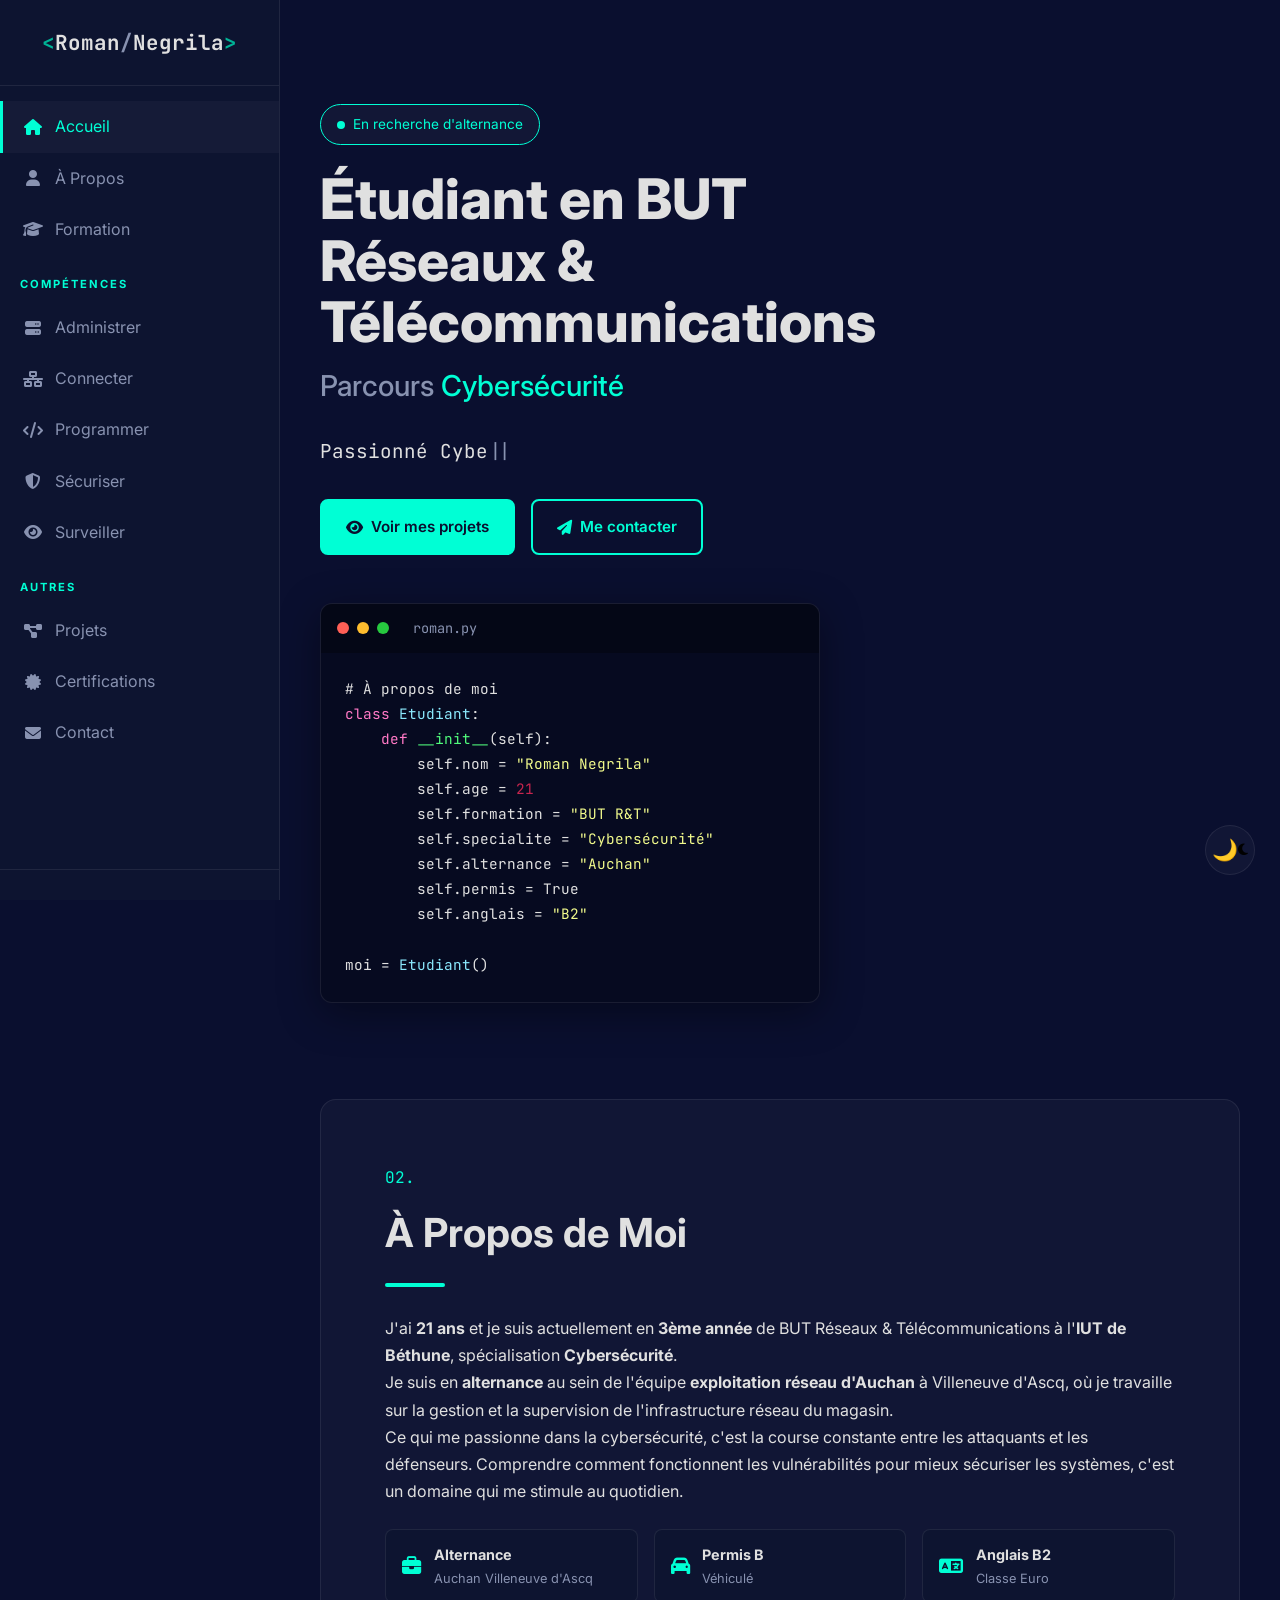
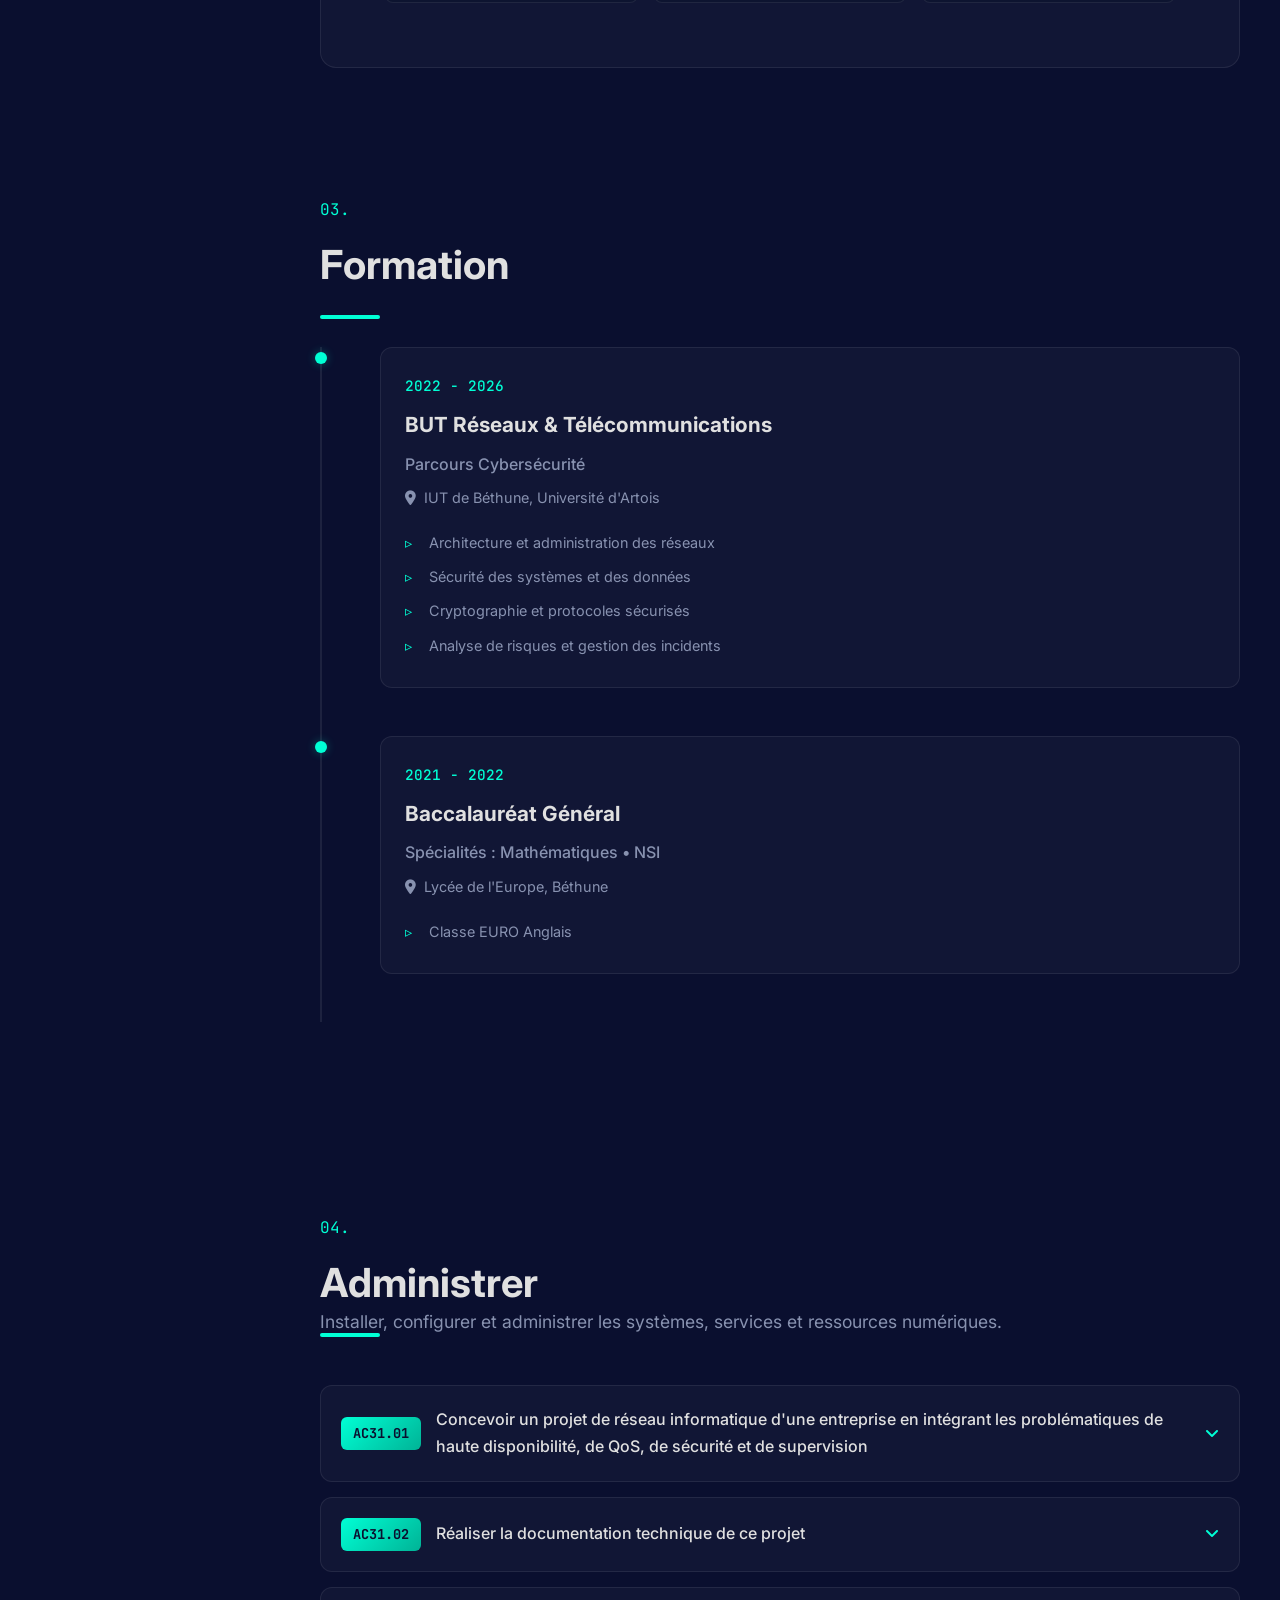
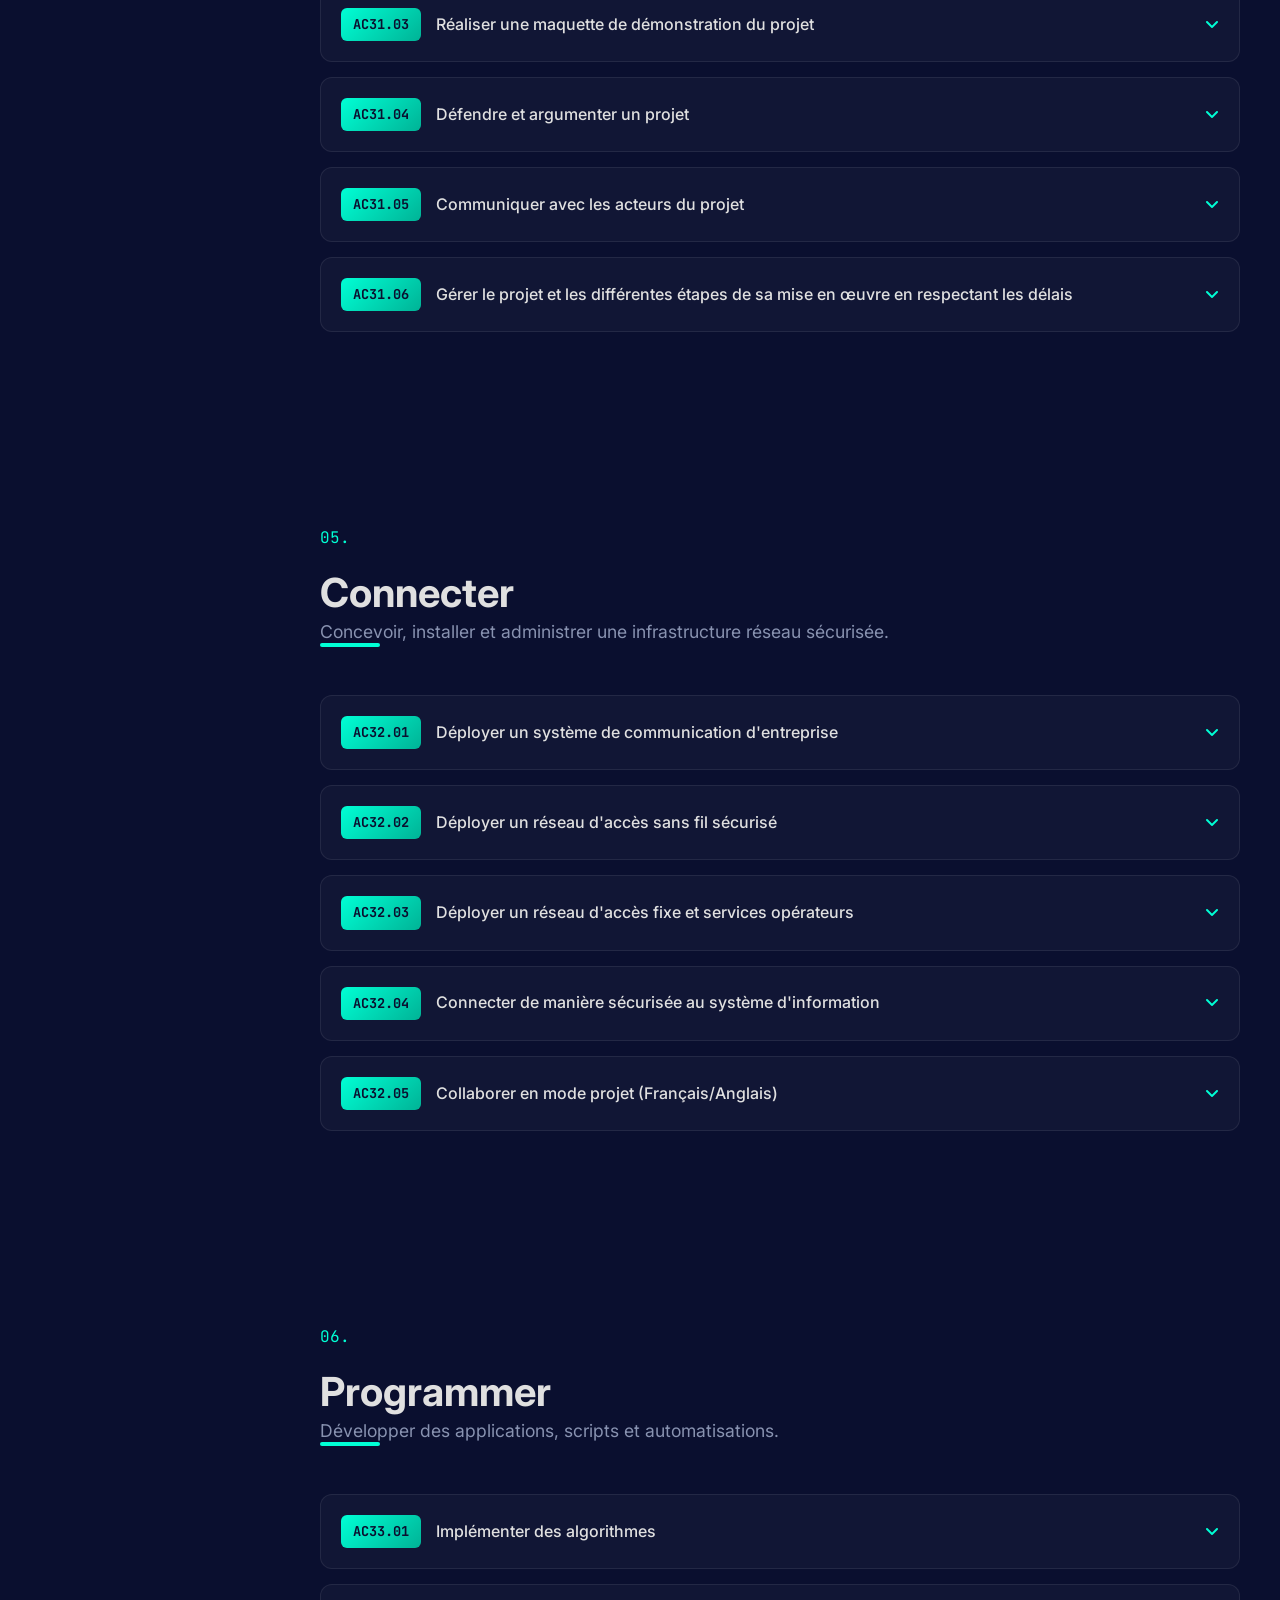
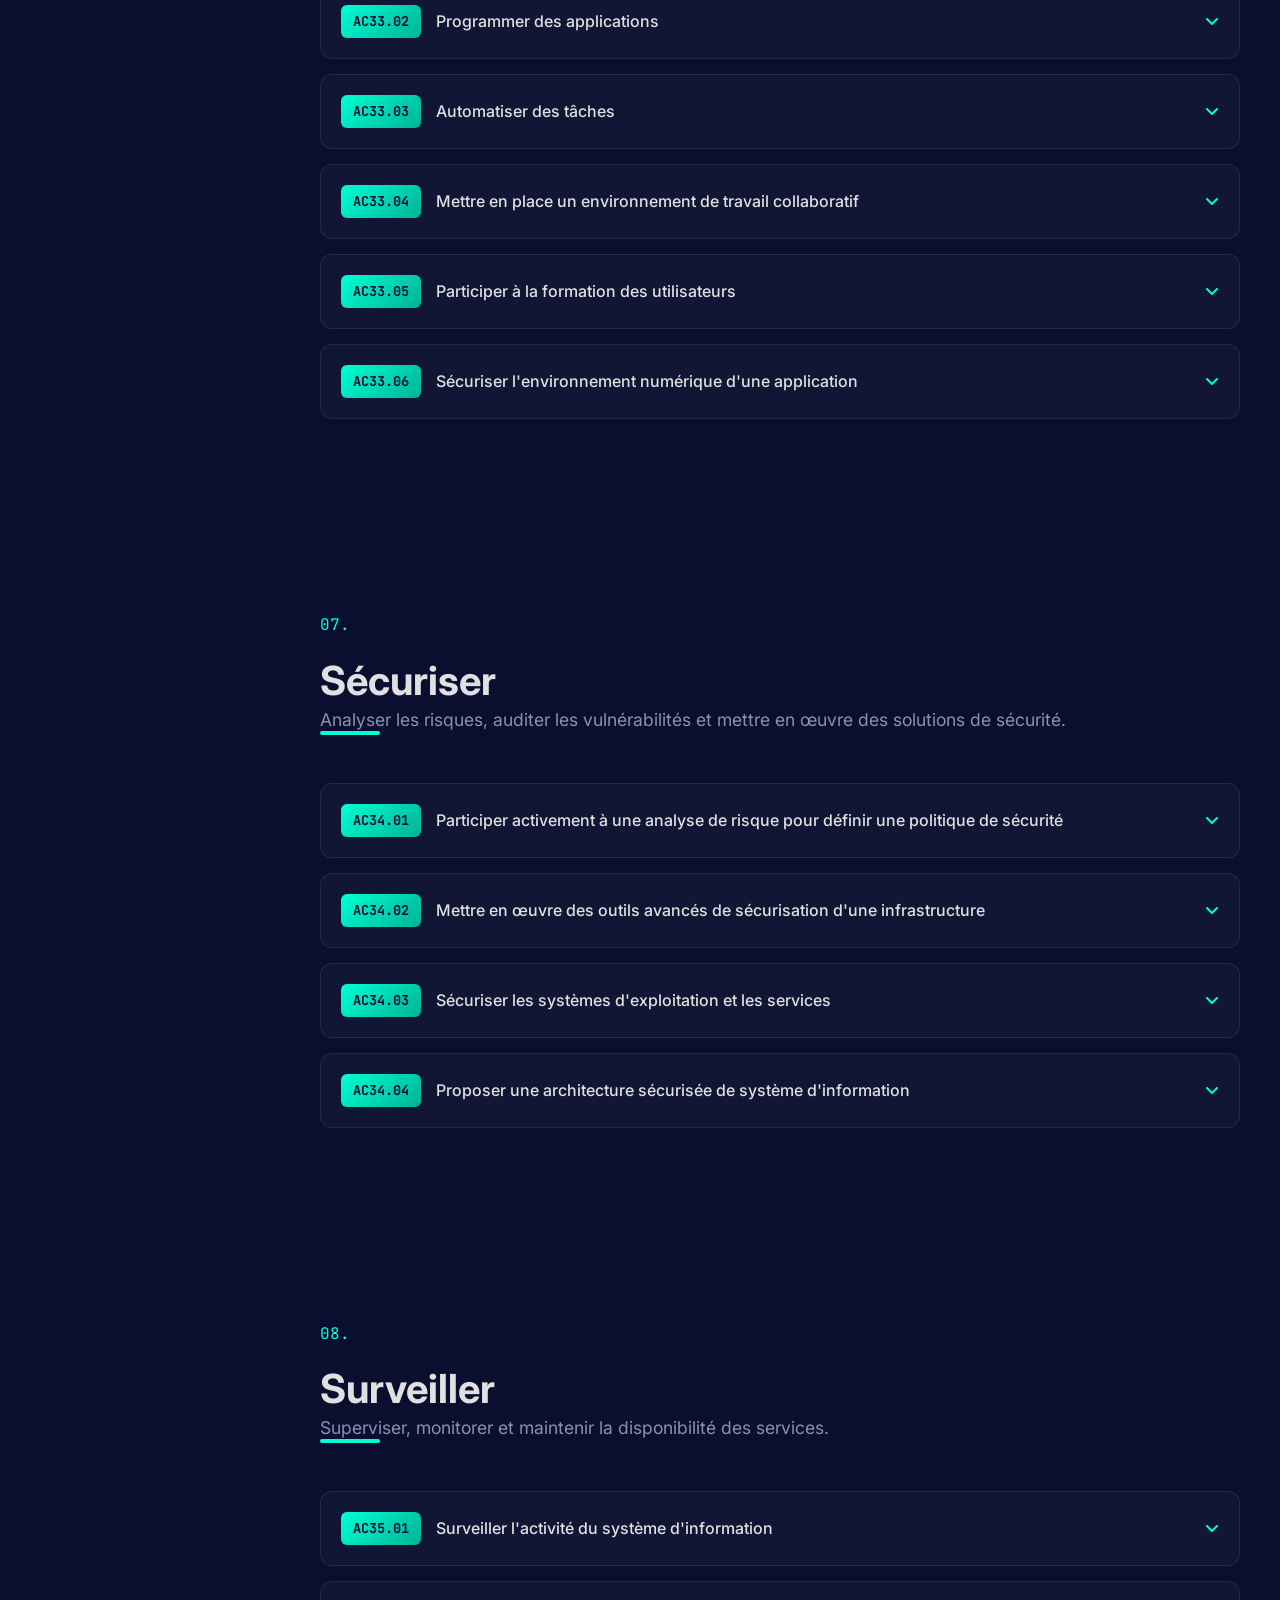
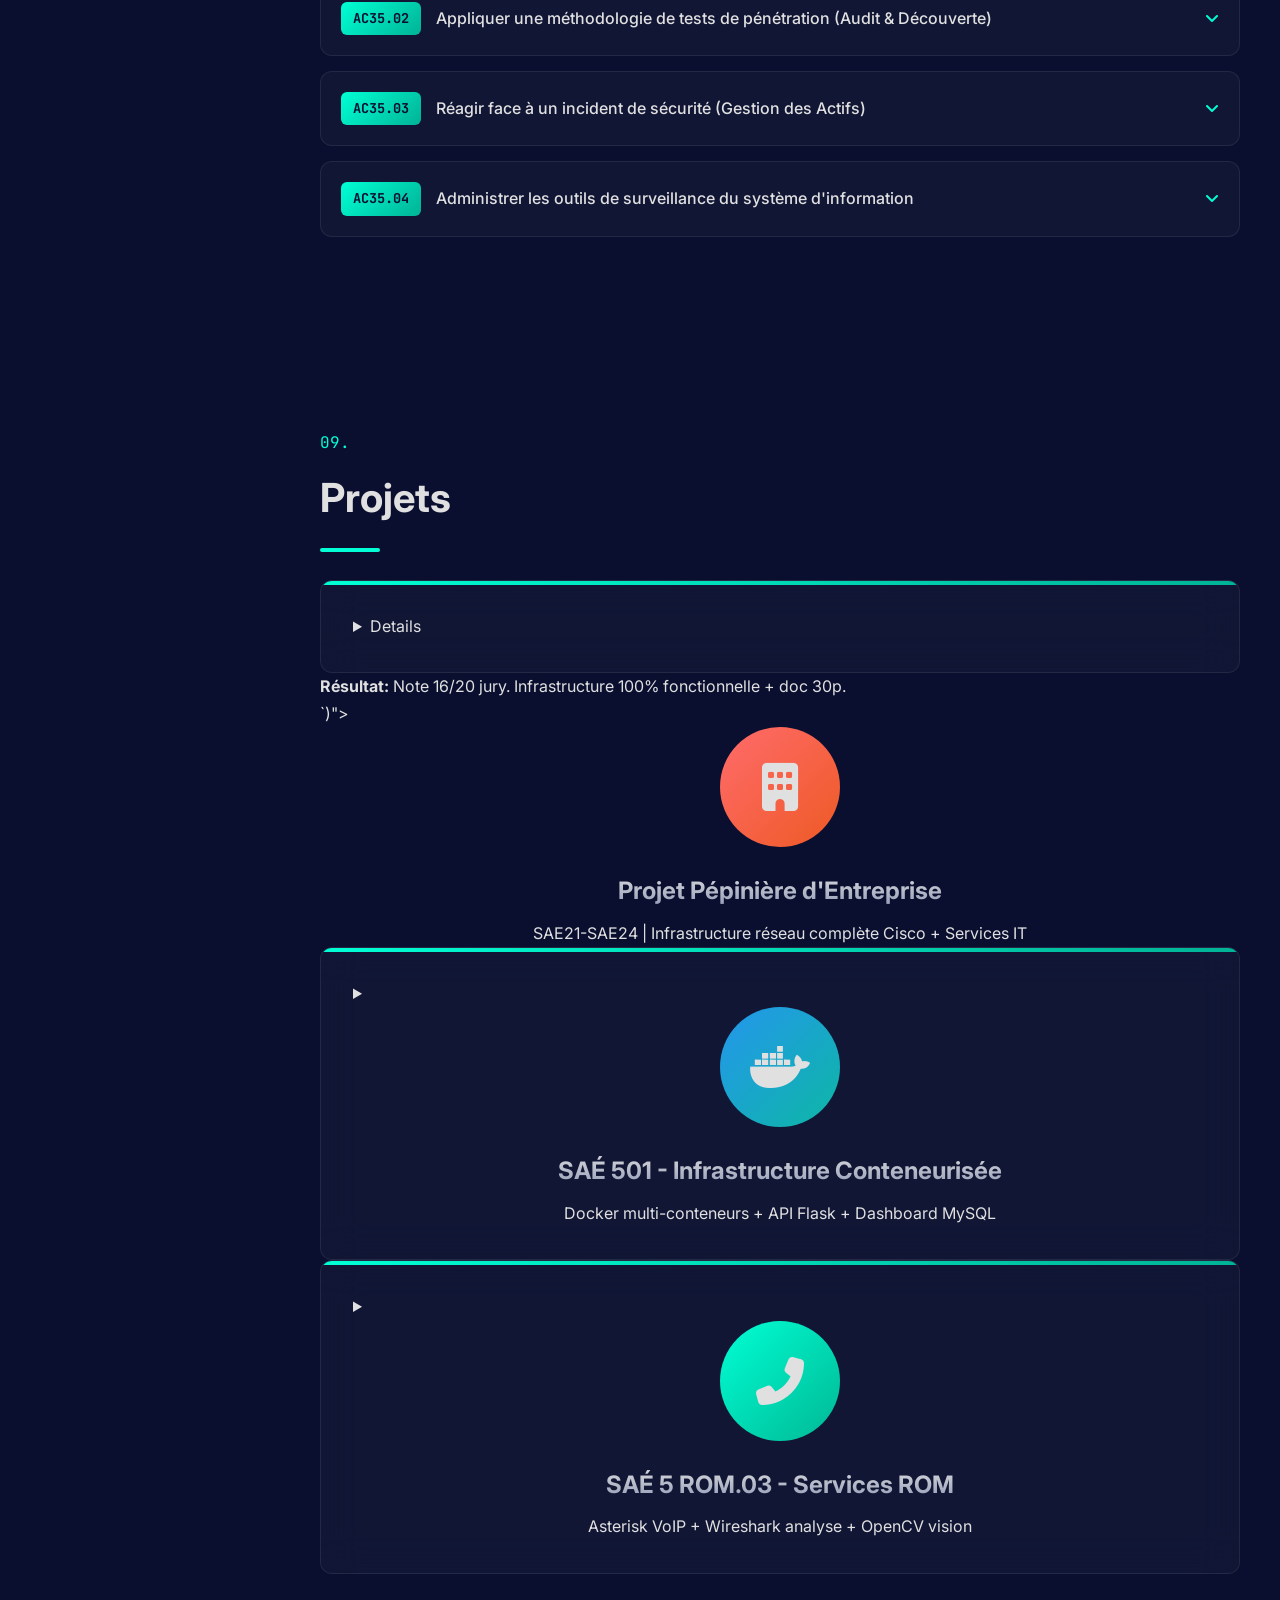
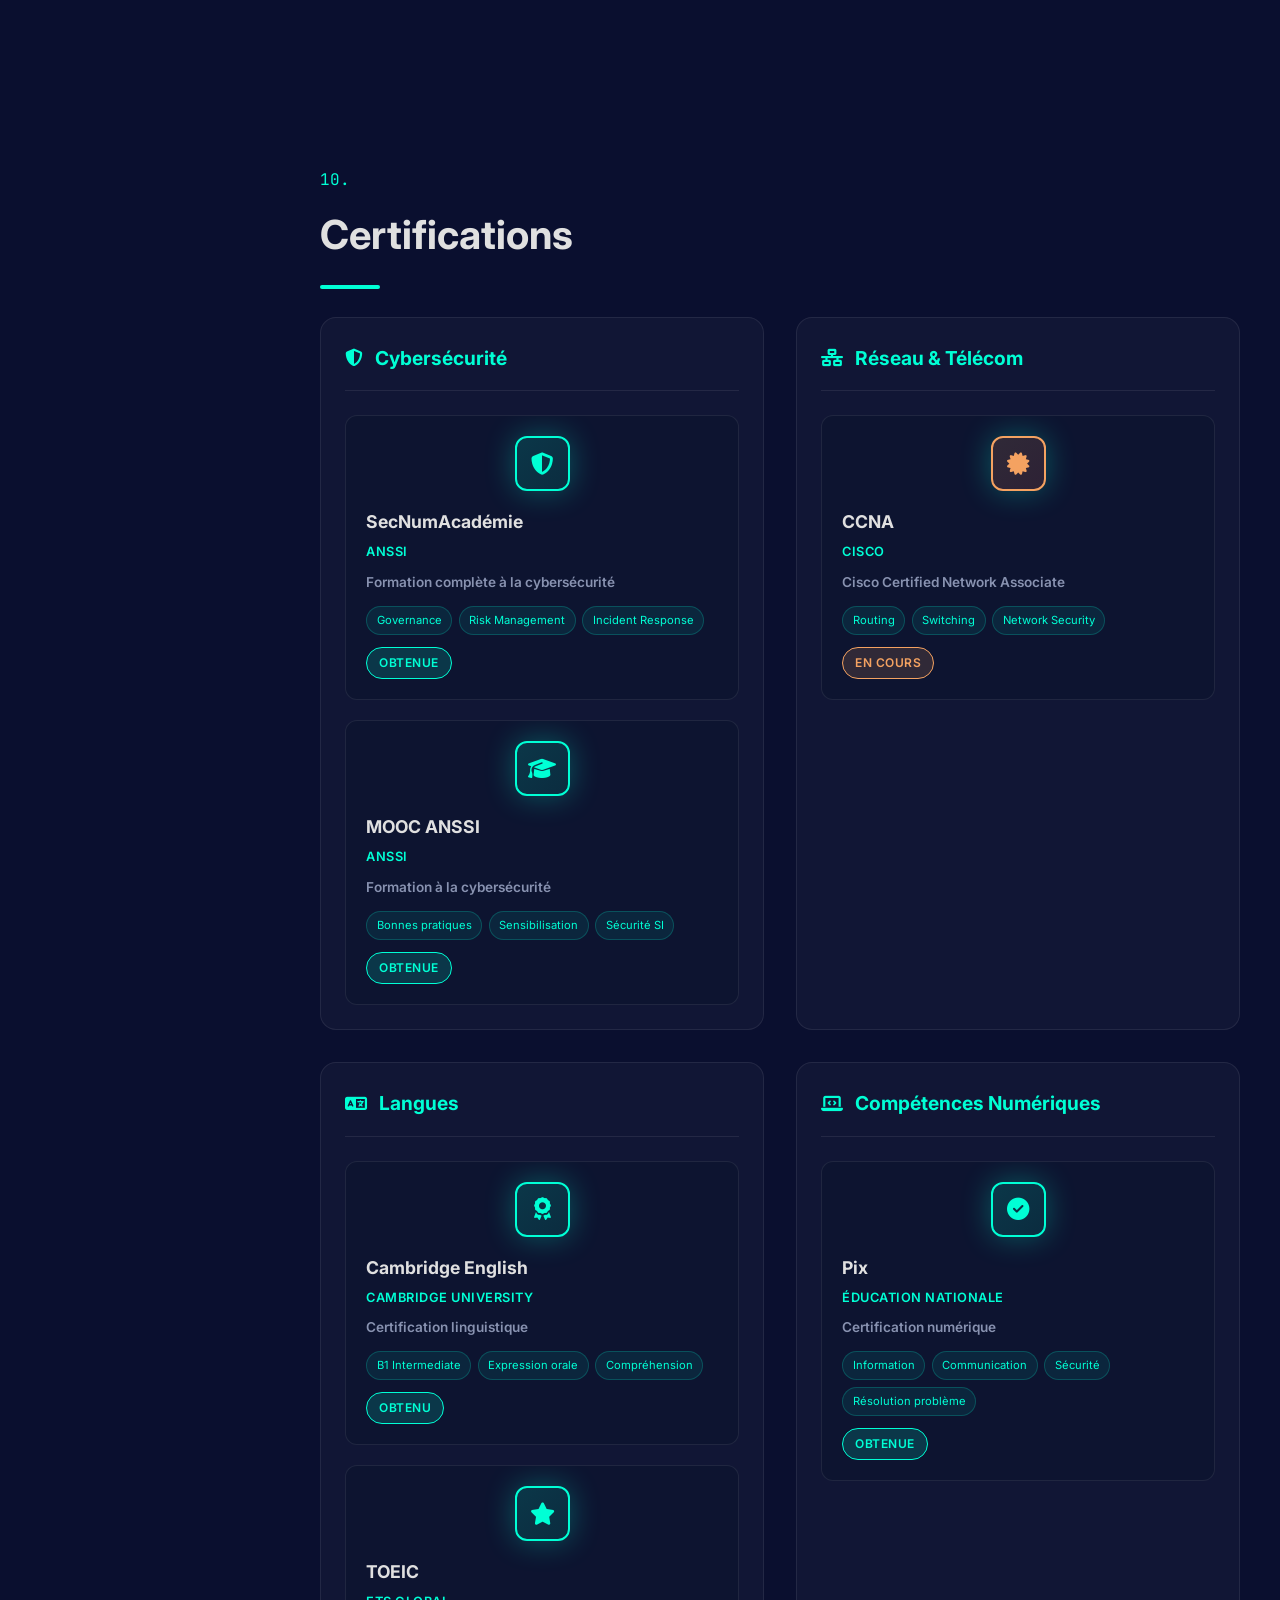
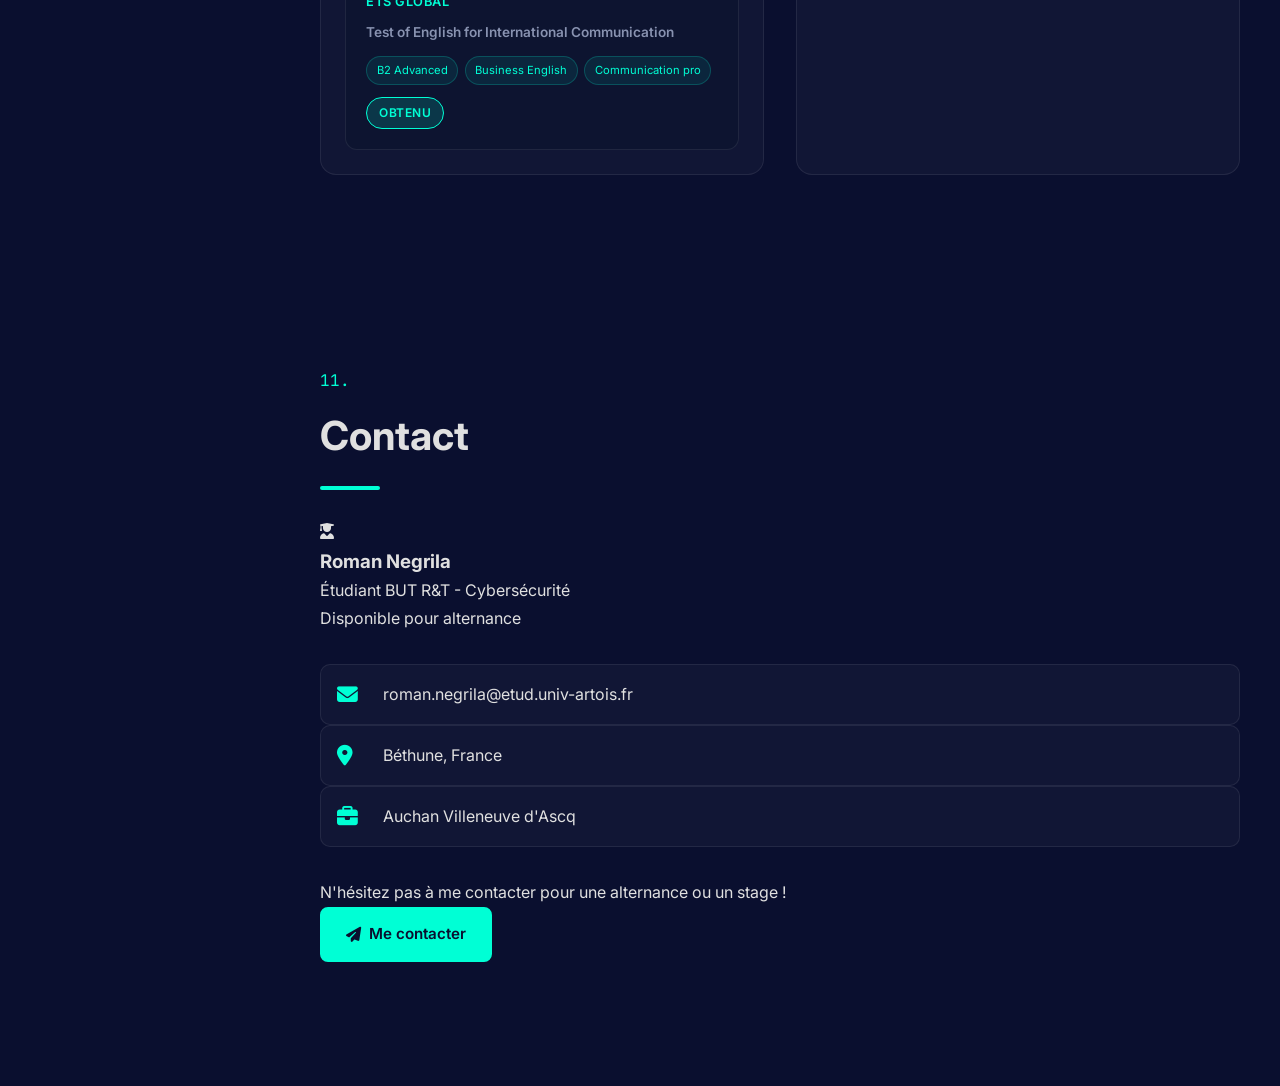
==== index.html @ 4b303c5b "Create index.html" ====
<!DOCTYPE html>
<html lang="fr">
<head>
    <meta charset="UTF-8">
    <meta name="viewport" content="width=device-width, initial-scale=1.0">
    <title>Roman Negrila - Portfolio BUT R&T Cybersécurité</title>
    <link rel="preconnect" href="https://fonts.googleapis.com">
    <link rel="preconnect" href="https://fonts.gstatic.com" crossorigin>
    <link href="https://fonts.googleapis.com/css2?family=Inter:wght@300;400;500;600;700;800&family=JetBrains+Mono:wght@400;500&display=swap" rel="stylesheet">
    <link rel="stylesheet" href="https://cdnjs.cloudflare.com/ajax/libs/font-awesome/6.4.0/css/all.min.css">
    <link rel="stylesheet" href="../css/style.css">
    <link rel="manifest" href="../manifest.json">
    <meta name="theme-color" content="#0a0f2f" />
</head>
<body data-theme="dark">
    <div id="progress-bar"></div>
    
    <!-- Lightbox pour les images -->
    <div id="lightbox" onclick="closeLightbox()">
        <span id="lightbox-close">&times;</span>
        <img id="lightbox-img" src="" alt="Image agrandie">
        <div id="lightbox-caption"></div>
    </div>
    
    <aside class="sidebar">
        <div class="sidebar-header">
            <h1 class="logo">
                <span class="logo-bracket"><</span>Roman<span class="logo-slash">/</span>Negrila<span class="logo-bracket">></span>
            </h1>
        </div>
        
        <nav class="sidebar-nav">
            <a href="#accueil" class="sidebar-link active">
                <i class="fas fa-home"></i>
                <span>Accueil</span>
            </a>
            <a href="#a-propos" class="sidebar-link">
                <i class="fas fa-user"></i>
                <span>À Propos</span>
            </a>
            <a href="#formation" class="sidebar-link">
                <i class="fas fa-graduation-cap"></i>
                <span>Formation</span>
            </a>
            
            <div class="sidebar-section-title">COMPÉTENCES</div>
            
            <a href="#administrer" class="sidebar-link competence-link">
                <i class="fas fa-server"></i>
                <span>Administrer</span>
            </a>
            <a href="#connecter" class="sidebar-link competence-link">
                <i class="fas fa-network-wired"></i>
                <span>Connecter</span>
            </a>
            <a href="#programmer" class="sidebar-link competence-link">
                <i class="fas fa-code"></i>
                <span>Programmer</span>
            </a>
            <a href="#securiser" class="sidebar-link competence-link">
                <i class="fas fa-shield-alt"></i>
                <span>Sécuriser</span>
            </a>
            <a href="#surveiller" class="sidebar-link competence-link">
                <i class="fas fa-eye"></i>
                <span>Surveiller</span>
            </a>
            
            <div class="sidebar-section-title">AUTRES</div>
            
            <a href="#projets" class="sidebar-link">
                <i class="fas fa-project-diagram"></i>
                <span>Projets</span>
            </a>
            <a href="#certifications" class="sidebar-link">
                <i class="fas fa-certificate"></i>
                <span>Certifications</span>
            </a>
            <a href="#contact" class="sidebar-link">
                <i class="fas fa-envelope"></i>
                <span>Contact</span>
            </a>
        </nav>
        
        <div class="sidebar-footer">
            <button id="theme-toggle" aria-label="Changer le thème">
                <i class="fas fa-moon"></i>
            </button>
        </div>
    </aside>

<main class="main-content">
    <!-- Project Modal -->
    <div id="project-modal" class="project-modal">
        <div class="project-modal-content">
            <span class="modal-close">&times;</span>
            <div id="modal-body"></div>
        </div>
    </div>
        <!-- 01. ACCUEIL -->
        <section id="accueil" class="hero-section">
            <div class="hero-content">
                <div class="hero-badge">
                    <span class="pulse"></span>
                    En recherche d'alternance
                </div>
                <h2>Étudiant en <span class="highlight">BUT Réseaux & Télécommunications</span></h2>
                <h3>Parcours <span class="accent-text">Cybersécurité</span></h3>
                <p class="typing-container">
                    <span class="typing"></span><span class="cursor">|</span>
                </p>
                <div class="hero-buttons">
                    <a href="#projets" class="btn btn-primary">
                        <i class="fas fa-eye"></i> Voir mes projets
                    </a>
                    <a href="#contact" class="btn btn-outline">
                        <i class="fas fa-paper-plane"></i> Me contacter
                    </a>
                </div>
            </div>
            <div class="hero-visual">
                <div class="code-block">
                    <div class="code-header">
                        <span class="dot red"></span>
                        <span class="dot yellow"></span>
                        <span class="dot green"></span>
                        <span class="code-title">roman.py</span>
                    </div>
                    <pre><code class="language-python"><span class="token comment"># À propos de moi</span>
<span class="token keyword">class</span> <span class="token class">Etudiant</span>:
    <span class="token keyword">def</span> <span class="token function">__init__</span>(self):
        self.nom = <span class="token string">"Roman Negrila"</span>
        self.age = <span class="token number">21</span>
        self.formation = <span class="token string">"BUT R&T"</span>
        self.specialite = <span class="token string">"Cybersécurité"</span>
        self.alternance = <span class="token string">"Auchan"</span>
        self.permis = <span class="token boolean">True</span>
        self.anglais = <span class="token string">"B2"</span>

moi = <span class="token class">Etudiant</span>()</code></pre>
                </div>
            </div>
        </section>

        <!-- 02. À PROPOS -->
        <section id="a-propos">
            <div class="section-header">
                <span class="section-tag">02.</span>
                <h2>À Propos de Moi</h2>
            </div>
            <div class="about-content">
                <p class="lead">J'ai <strong>21 ans</strong> et je suis actuellement en <strong>3ème année</strong> de BUT Réseaux & Télécommunications à l'<strong>IUT de Béthune</strong>, spécialisation <strong>Cybersécurité</strong>.</p>
                <p>Je suis en <strong>alternance</strong> au sein de l'équipe <strong>exploitation réseau d'Auchan</strong> à Villeneuve d'Ascq, où je travaille sur la gestion et la supervision de l'infrastructure réseau du magasin.</p>
                <p>Ce qui me passionne dans la cybersécurité, c'est la course constante entre les attaquants et les défenseurs. Comprendre comment fonctionnent les vulnérabilités pour mieux sécuriser les systèmes, c'est un domaine qui me stimule au quotidien.</p>
                <div class="about-info-cards">
                    <div class="info-card">
                        <i class="fas fa-briefcase"></i>
                        <div>
                            <strong>Alternance</strong>
                            <span>Auchan Villeneuve d'Ascq</span>
                        </div>
                    </div>
                    <div class="info-card">
                        <i class="fas fa-car"></i>
                        <div>
                            <strong>Permis B</strong>
                            <span>Véhiculé</span>
                        </div>
                    </div>
                    <div class="info-card">
                        <i class="fas fa-language"></i>
                        <div>
                            <strong>Anglais B2</strong>
                            <span>Classe Euro</span>
                        </div>
                    </div>
                </div>
            </div>
        </section>

        <!-- 03. FORMATION -->
        <section id="formation">
            <div class="section-header">
                <span class="section-tag">03.</span>
                <h2>Formation</h2>
            </div>
            <div class="timeline">
                <div class="timeline-item">
                    <div class="timeline-marker"></div>
                    <div class="timeline-content">
                        <span class="timeline-date">2022 - 2026</span>
                        <h3>BUT Réseaux & Télécommunications</h3>
                        <h4>Parcours Cybersécurité</h4>
                        <p class="timeline-location"><i class="fas fa-map-marker-alt"></i> IUT de Béthune, Université d'Artois</p>
                        <ul class="timeline-details">
                            <li>Architecture et administration des réseaux</li>
                            <li>Sécurité des systèmes et des données</li>
                            <li>Cryptographie et protocoles sécurisés</li>
                            <li>Analyse de risques et gestion des incidents</li>
                        </ul>
                    </div>
                </div>
                <div class="timeline-item">
                    <div class="timeline-marker"></div>
                    <div class="timeline-content">
                        <span class="timeline-date">2021 - 2022</span>
                        <h3>Baccalauréat Général</h3>
                        <h4>Spécialités : Mathématiques • NSI</h4>
                        <p class="timeline-location"><i class="fas fa-map-marker-alt"></i> Lycée de l'Europe, Béthune</p>
                        <ul class="timeline-details">
                            <li>Classe EURO Anglais</li>
                        </ul>
                    </div>
                </div>
            </div>
        </section>

        <!-- 04. ADMINISTRER (full from pages/administrer.html) -->
        <section id="administrer">
            <div class="section-header">
                <span class="section-tag">04.</span>
                <h2>Administrer</h2>
                <p class="section-intro">Installer, configurer et administrer les systèmes, services et ressources numériques.</p>
            </div>
            
            <div class="ac-container">
                <details class="ac-card">
                    <summary>
                        <span class="ac-code">AC31.01</span>
                        <span class="ac-title">Concevoir un projet de réseau informatique d'une entreprise en intégrant les problématiques de haute disponibilité, de QoS, de sécurité et de supervision</span>
                    </summary>
                    <div class="ac-content">
                        <p>Lors du projet <strong>Pépinière d'Entreprise</strong> (SAE21/SAE24), j'ai conçu une infrastructure réseau complète pour une société de pépinière d'entreprises. Ce projet a nécessité la conception d'un réseau sécurisé avec plusieurs services (administration, production, IT) séparés par des VLANs. J'ai intégré les notions de haute disponibilité avec la redondance des équipements, configuré la QoS pour prioriser le trafic voix sur IP, et mis en place une architecture sécurisée avec pare-feu et filtrage.</p>
                        
                        <div class="ac-image">
                            <img src="../assets/images/image1.png" alt="Architecture réseau" onerror="this.style.display='none'"/>
                        </div>
                        
                        <h4>Architecture conçue</h4>
                        <ul>
                            <li><strong>VLAN 10</strong> (Administration) : <code>192.168.10.0/24</code></li>
                            <li><strong>VLAN 20</strong> (Production) : <code>192.168.20.0/24</code></li>
                            <li><strong>VLAN 30</strong> (IT) : <code>192.168.30.0/24</code></li>
                            <li><strong>VLAN 40</strong> (Guest) : <code>192.168.40.0/24</code></li>
                        </ul>
                        
                        <h4>Services déployés</h4>
                        <ul>
                            <li><strong>Windows Server 2019</strong> : AD DS, DNS, DHCP</li>
                            <li><strong>Asterisk</strong> : Serveur ToIP avec trunk SIP</li>
                            <li><strong>Docker</strong> : Apache/Nginx, TFTP</li>
                            <li><strong>Caméra IP</strong> : Vivotek avec analyse vidéo</li>
                        </ul>
                        
                        <div class="ac-skills">
                            <span class="skill-tag">Cisco</span>
                            <span class="skill-tag">VLAN</span>
                            <span class="skill-tag">Windows Server</span>
                            <span class="skill-tag">QoS</span>
                        </div>
                    </div>
                </details>

                <details class="ac-card">
                    <summary>
                        <span class="ac-code">AC31.02</span>
                        <span class="ac-title">Réaliser la documentation technique de ce projet</span>
                    </summary>
                    <div class="ac-content">
                        <p>Dans le cadre du Projet Pépinière, j'ai rédigé une documentation technique complète permettant la reproductibilité de l'infrastructure.</p>
                        
                        <h4>Documentation réalisée</h4>
                        <ul>
                            <li>Configuration routeur Cisco (NAT, ACL, DHCP, VLAN, QoS)</li>
                            <li>Configuration switch Cisco (trunk, access ports)</li>
                            <li>Configuration Windows Server (AD DS, DNS, DHCP)</li>
                            <li>Guide de dépannage et maintenance</li>
                        </ul>

                        <h4>Exemple de configuration Routeur</h4>
                        <pre><code>! Configuration des VLANs
interface Vlan10
 description Administration
 ip address 192.168.10.1 255.255.255.0
 ip nat inside
!
ip dhcp pool vlan10
 network 192.168.10.0 255.255.255.0
 default-router 192.168.10.1</code></pre>
                        
                        <div class="ac-skills">
                            <span class="skill-tag">Documentation</span>
                            <span class="skill-tag">Procédures</span>
                            <span class="skill-tag">Cisco IOS</span>
                        </div>
                    </div>
                </details>

                <details class="ac-card">
                    <summary>
                        <span class="ac-code">AC31.03</span>
                        <span class="ac-title">Réaliser une maquette de démonstration du projet</span>
                    </summary>
                    <div class="ac-content">
                        <p>J'ai réalisé une maquette fonctionnelle complète du projet Pépinière permettant de démontrer la faisabilité technique devant le jury.</p>
                        
                        <h4>Composants de la maquette</h4>
                        <ul>
                            <li><strong>Routeur Cisco C927-4P</strong> : NAT, ACL, DHCP, QoS</li>
                            <li><strong>Switch Cisco Catalyst 2960</strong> : 8 ports access/trunk</li>
                            <li><strong>4 VMs clients</strong> : Windows 10, Ubuntu, Kali Linux</li>
                            <li><strong>Serveur Windows Server 2019</strong> : AD DS, DNS, DHCP</li>
                            <li><strong>Serveur Asterisk</strong> : ToIP avec 2 téléphones IP</li>
                        </ul>
                        
                        <div class="ac-skills">
                            <span class="skill-tag">VMware</span>
                            <span class="skill-tag">Cisco</span>
                            <span class="skill-tag">Windows Server</span>
                            <span class="skill-tag">Docker</span>
                        </div>
                    </div>
                </details>
                
                <details class="ac-card">
                    <summary>
                        <span class="ac-code">AC31.04</span>
                        <span class="ac-title">Défendre et argumenter un projet</span>
                    </summary>
                    <div class="ac-content">
                        <p>Lors des soutenances de projets (Pépinière, SAE 501, SAE 503), j'ai présenté et défendu mes choix techniques devant un jury d'enseignants et de professionnels.</p>
                        
                        <h4>Projets défendus</h4>
                        <ul>
                            <li><strong>Projet Pépinière</strong> : Architecture réseau complète (note: 16/20)</li>
                            <li><strong>SAE 501</strong> : Infrastructure conteneurisée Docker (note: 17/20)</li>
                            <li><strong>SAE 503</strong> : Services ROM/VoIP (note: 15/20)</li>
                        </ul>
                        
                        <div class="ac-skills">
                            <span class="skill-tag">Présentation</span>
                            <span class="skill-tag">Argumentation</span>
                            <span class="skill-tag">Soutenance</span>
                        </div>
                    </div>
                </details>

                <details class="ac-card">
                    <summary>
                        <span class="ac-code">AC31.05</span>
                        <span class="ac-title">Communiquer avec les acteurs du projet</span>
                    </summary>
                    <div class="ac-content">
                        <p>Au cours des projets collectifs, j'ai appris à communiquer efficacement avec les membres de l'équipe et les enseignants.</p>
                        
                        <h4>Communication en équipe</h4>
                        <ul>
                            <li>Répartition des tâches via matrice RACI</li>
                            <li>Espaces de travail partagés (Google Drive, GitHub)</li>
                            <li>Réunions quotidiennes de synchronisation</li>
                            <li>Appel téléphonique en anglais avec "client" simulé</li>
                        </ul>

                        <h4>Langues</h4>
                        <ul>
                            <li>Communication en français</li>
                            <li>Anglais B2</li>
                        </ul>
                        
                        <div class="ac-skills">
                            <span class="skill-tag">Équipe</span>
                            <span class="skill-tag">Français</span>
                            <span class="skill-tag">Anglais B2</span>
                        </div>
                    </div>
                </details>

                <details class="ac-card">
                    <summary>
                        <span class="ac-code">AC31.06</span>
                        <span class="ac-title">Gérer le projet et les différentes étapes de sa mise en œuvre en respectant les délais</span>
                    </summary>
                    <div class="ac-content">
                        <p>J'ai géré des projets complets sur plusieurs semaines en respectant les délais. Le projet Pépinière s'est déroulé sur 6 jours intensifs.</p>
                        
                        <h4>Planification</h4>
                        <ul>
                            <li>Création du diagramme de Gantt sur 6 jours</li>
                            <li>Identification des tâches critiques</li>
                            <li>Gestion des dépendances entre tâches</li>
                            <li>Suivi de l'avancement quotidien</li>
                        </ul>

                        <h4>Résultats</h4>
                        <ul>
                            <li>Infrastructure complète livrée</li>
                            <li>Documentation complète (30 pages)</li>
                            <li>Soutenance réussie (note: 16/20)</li>
                            <li>Délai respecté</li>
                        </ul>
                        
                        <div class="ac-skills">
                            <span class="skill-tag">Gestion</span>
                            <span class="skill-tag">Délais</span>
                            <span class="skill-tag">Méthode Agile</span>
                        </div>
                    </div>
                </details>
            </div>
        </section>

        <!-- 05. CONNECTER -->
        <section id="connecter">
            <div class="section-header">
                <span class="section-tag">05.</span>
                <h2>Connecter</h2>
                <p class="section-intro">Concevoir, installer et administrer une infrastructure réseau sécurisée.</p>
            </div>
            <div class="ac-container">
                <details class="ac-card but3">
                    <summary>
                        <span class="ac-code">AC32.01</span>
                        <span class="ac-title">Déployer un système de communication d'entreprise</span>
                    </summary>
                    <div class="ac-content">
                        <div class="but3-reflex">
                            <div class="reflex-item">
                                <strong>Ce que j'ai fait :</strong> Déployé Asterisk + caméra IP Vivotek pour SAE503/Pépinière (10 extensions SIP, flux RTSP)
                            </div>
                            <div class="reflex-item">
                                <strong>Pourquoi :</strong> Système communication complète (VoIP + vidéo) pour PME, exigences SAE
                            </div>
                            <div class="reflex-item">
                                <strong>Comment :</strong> Alpine Linux, Docker, OpenCV Python, SQLite (suivi QR codes caméra)
                            </div>
                            <div class="reflex-item">
                                <strong>Difficultés :</strong> Latence RTSP haute → résolu QoS Asterisk + buffering OpenCV
                            </div>
                            <div class="reflex-item">
                                <strong>Apprentissages :</strong> SIP fragile sans ACL, monitoring CDR essentiel prod
                            </div>
                            <div class="reflex-item">
                                <strong>Pro :</strong> FreePBX entreprise + Kamailio pour scale + WebRTC
                            </div>
                        </div>
                        
                        <h4>Traces techniques</h4>
                        <ul>
                            <li><strong>Asterisk 18</strong> : 10 comptes SIP, trunks inter-serveurs</li>
                            <li><strong>Vivotek RTSP</strong> : Détection QR OpenCV</li>
                        </ul>
                        
                        <div class="ac-skills">
                            <span class="skill-tag">Asterisk</span>
                            <span class="skill-tag">VoIP</span>
                            <span class="skill-tag">Python</span>
                            <span class="skill-tag">SIP/RTP</span>
                        </div>
                    </div>
                </details>
                <details class="ac-card">
                    <summary>
                        <span class="ac-code">AC32.02</span>
                        <span class="ac-title">Déployer un réseau d'accès sans fil sécurisé</span>
                    </summary>
                    <div class="ac-content">
                        <p>J'ai configuré un réseau WiFi sécurisé sur point d'accès Cisco dans le cadre du projet Pépinière.</p>
                        
                        <h4>Configuration borne WiFi Cisco</h4>
                        <ul>
                            <li>Création du SSID "WLAN_Pepiniere"</li>
                            <li>Configuration WPA2-Enterprise avec authentification RADIUS</li>
                            <li>Sécurisation en 2.4GHz et 5GHz (802.11n/ac)</li>
                            <li>Configuration du chiffrement AES-256</li>
                            <li>Isolation des clients</li>
                        </ul>

                        <h4>Sécurité WiFi</h4>
                        <ul>
                            <li>WPA2 Enterprise avec serveur RADIUS</li>
                            <li>Chiffrement AES 256 bits</li>
                            <li>Authentification par certificats</li>
                        </ul>
                        
                        <div class="ac-skills">
                            <span class="skill-tag">WiFi</span>
                            <span class="skill-tag">WPA2</span>
                            <span class="skill-tag">802.11n/ac</span>
                        </div>
                    </div>
                </details>

                <details class="ac-card">
                    <summary>
                        <span class="ac-code">AC32.03</span>
                        <span class="ac-title">Déployer un réseau d'accès fixe et services opérateurs</span>
                    </summary>
                    <div class="ac-content">
                        <p>J'ai déployé une infrastructure réseau complète avec routeur et switch Cisco pour le projet Pépinière.</p>
                        
                        <h4>Équipements configurés</h4>
                        <ul>
                            <li><strong>Routeur Cisco C927-4P</strong> : Routage inter-VLAN, NAT, ACL, DHCP</li>
                            <li><strong>Switch Cisco Catalyst 2960</strong> : 24 ports en mode access/trunk</li>
                        </ul>

                        <h4>Architecture réseau</h4>
                        <ul>
                            <li>3 VLANs principaux (10, 20, 30)</li>
                            <li>Routage inter-VLAN sur le routeur Cisco</li>
                            <li>NAT pour accès Internet</li>
                            <li>ACL pour filtrage inter-VLAN</li>
                        </ul>

                        <h4>Configuration routeur</h4>
                        <pre><code>! Interfaces VLAN
interface Vlan10
 description Administration
 ip address 192.168.10.1 255.255.255.0
 ip nat inside
!
interface Vlan20
 description Production  
 ip address 192.168.20.1 255.255.255.0</code></pre>
                        
                        <div class="ac-skills">
                            <span class="skill-tag">Cisco IOS</span>
                            <span class="skill-tag">VLAN</span>
                            <span class="skill-tag">routage</span>
                            <span class="skill-tag">ACL</span>
                        </div>
                    </div>
                </details>

                <details class="ac-card">
                    <summary>
                        <span class="ac-code">AC32.04</span>
                        <span class="ac-title">Connecter de manière sécurisée au système d'information</span>
                    </summary>
                    <div class="ac-content">
                        <p>J'ai sécurisé l'accès au système d'information avec plusieurs couches de protection.</p>
                        
                        <h4>Sécurité réseau</h4>
                        <ul>
                            <li>ACL sur routeur Cisco pour filtrer le trafic</li>
                            <li>NAT pour masquage d'adresses</li>
                            <li>Séparation des VLANs pour isoler les services</li>
                            <li>SSH v2 pour administration distante</li>
                            <li>Journalisation des connexions (logging)</li>
                        </ul>

                        <h4>Services sécurisés</h4>
                        <ul>
                            <li>Serveur Web avec HTTPS</li>
                            <li>Authentification sur Windows Server (AD DS)</li>
                            <li>Accès SSH avec clés RSA 4096 bits</li>
                            <li>Fail2Ban sur Linux</li>
                        </ul>
                        
                        <div class="ac-skills">
                            <span class="skill-tag">Firewall</span>
                            <span class="skill-tag">ACL</span>
                            <span class="skill-tag">NAT</span>
                            <span class="skill-tag">SSH</span>
                        </div>
                    </div>
                </details>

                <details class="ac-card">
                    <summary>
                        <span class="ac-code">AC32.05</span>
                        <span class="ac-title">Collaborer en mode projet (Français/Anglais)</span>
                    </summary>
                    <div class="ac-content">
                        <p>J'ai travaillé en équipe de 5 personnes sur le projet Pépinière, avec une répartition claire des tâches.</p>
                        
                        <h4>Équipe projet</h4>
                        <ul>
                            <li><strong>Mathis Faucher</strong> - Responsable configuration Cisco</li>
                            <li><strong>Roman Negrila</strong> - Responsable services Windows/Linux</li>
                            <li><strong>Yohann Piek</strong> - Responsable documentation</li>
                            <li><strong>Enzo Savary</strong> - Responsable IoT/Arduino</li>
                            <li><strong>Lucas Verwaerde</strong> - Responsable QA/Tests</li>
                        </ul>

                        <h4>Communication</h4>
                        <ul>
                            <li>Réunions quotidiennes en français</li>
                            <li>Appel téléphonique en anglais avec "client" simulé</li>
                            <li>Communication asynchrone via Slack</li>
                        </ul>
                        
                        <div class="ac-skills">
                            <span class="skill-tag">Équipe</span>
                            <span class="skill-tag">Français</span>
                            <span class="skill-tag">Anglais B2</span>
                            <span class="skill-tag">Méthode Agile</span>
                        </div>
                    </div>
                </details>
            </div>
        </section>

        <!-- 06. PROGRAMMER -->
        <section id="programmer">
            <div class="section-header">
                <span class="section-tag">06.</span>
                <h2>Programmer</h2>
                <p class="section-intro">Développer des applications, scripts et automatisations.</p>
            </div>
            <div class="ac-container">
                <details class="ac-card but3">
                    <summary>
                        <span class="ac-code">AC33.01</span>
                        <span class="ac-title">Implémenter des algorithmes</span>
                    </summary>
                    <div class="ac-content">
                        <div class="but3-reflex">
                            <div class="reflex-item">
                                <strong>Ce que j'ai fait :</strong> Détection QR realtime caméra IP + capteur DHT22 Arduino (Pépinière/SAE503)
                            </div>
                            <div class="reflex-item">
                                <strong>Pourquoi :</strong> Automatisation accès sécurisé + monitoring IoT industriel
                            </div>
                            <div class="reflex-item">
                                <strong>Comment :</strong> OpenCV + pyzbar (QR), Arduino JSON API, SQLite persistence
                            </div>
                            <div class="reflex-item">
                                <strong>Difficultés :</strong> Latence OpenCV → threading + queue; DHT22 I2C instable → librairie Adafruit
                            </div>
                            <div class="reflex-item">
                                <strong>Apprentissages :</strong> Threading critique realtime, JSON parsing robuste prod
                            </div>
                            <div class="reflex-item">
                                <strong>Pro :</strong> TensorFlow Lite edge AI + MQTT broker pour scale
                            </div>
                        </div>
                        
                        <h4>Traces techniques</h4>
                        <pre><code>import cv2
from pyzbar.pyzbar import decode

class QRCodeScanner:
    def __init__(self, rtsp_url):
        self.rtsp_url = rtsp_url
        
    def process_frame(self, frame):
        gray = cv2.cvtColor(frame, cv2.COLOR_BGR2GRAY)
        qrcodes = decode(gray)
        for qrcode in qrcodes:
            data = qrcode.data.decode('utf-8')
            self.save_qrcode(data)
        return frame</code></pre>
                        
                        <div class="ac-skills">
                            <span class="skill-tag">Python</span>
                            <span class="skill-tag">OpenCV</span>
                            <span class="skill-tag">SQLite</span>
                            <span class="skill-tag">Arduino</span>
                        </div>
                    </div>
                </details>

                <details class="ac-card">
                    <summary>
                        <span class="ac-code">AC33.02</span>
                        <span class="ac-title">Programmer des applications</span>
                    </summary>
                    <div class="ac-content">
                        <p>J'ai développé des applications web complètes avec Flask et des interfaces de gestion.</p>
                        
                        <h4>Application Flask (SAE 501)</h4>
                        <ul>
                            <li>API REST avec Flask (Python 3.10)</li>
                            <li>Interface d'administration Web (Bootstrap 5)</li>
                            <li>Gestion des conteneurs Docker via API</li>
                            <li>Authentification utilisateur (JWT)</li>
                            <li>Base de données MySQL 8.0</li>
                        </ul>

                        <h4>Site Web (Projet Pépinière)</h4>
                        <ul>
                            <li>Pages dynamiques en français et anglais</li>
                            <li>Base de données produits (SQLite)</li>
                            <li>Formulaire de contact avec validation</li>
                            <li>Design responsive</li>
                        </ul>
                        
                        <div class="ac-skills">
                            <span class="skill-tag">Flask</span>
                            <span class="skill-tag">HTML</span>
                            <span class="skill-tag">MySQL</span>
                            <span class="skill-tag">Responsive</span>
                        </div>
                    </div>
                </details>

                <details class="ac-card">
                    <summary>
                        <span class="ac-code">AC33.03</span>
                        <span class="ac-title">Automatiser des tâches</span>
                    </summary>
                    <div class="ac-content">
                        <p>J'ai automatisé plusieurs tâches système avec des scripts.</p>
                        
                        <h4>Automatisations réalisées</h4>
                        <ul>
                            <li>Script de monitoring machines (Python/Flask)</li>
                            <li>Déploiement automatique VMs (script shell)</li>
                            <li>Backup automatique configuration (cron)</li>
                            <li>Monitoring Raspberry Pi (Python)</li>
                            <li>Rotation des logs (logrotate)</li>
                            <li>Déploiement conteneurs (Docker Compose)</li>
                        </ul>

                        <h4>Script Monitoring Ping</h4>
                        <pre><code>from ping3 import ping
from flask import Flask

MACHINES = {
    "Routeur": "192.168.10.1",
    "Serveur Web": "192.168.10.9"
}

def check_machine(name, ip):
    result = ping(ip, timeout=2)
    if result:
        return (name, ip, "OK", round(result * 1000, 1))
    return (name, ip, "ERREUR", "-")</code></pre>
                        
                        <div class="ac-skills">
                            <span class="skill-tag">Bash</span>
                            <span class="skill-tag">Python</span>
                            <span class="skill-tag">Cron</span>
                            <span class="skill-tag">Automatisation</span>
                        </div>
                    </div>
                </details>
                
                <details class="ac-card">
                    <summary>
                        <span class="ac-code">AC33.04</span>
                        <span class="ac-title">Mettre en place un environnement de travail collaboratif</span>
                    </summary>
                    <div class="ac-content">
                        <p>J'ai configuré des environnements de développement collaboratifs avec Docker et Git.</p>
                        
                        <h4>Docker (SAE 501)</h4>
                        <ul>
                            <li>Docker Compose multi-conteneurs</li>
                            <li>Images personnalisées (Flask, MySQL, phpMyAdmin)</li>
                            <li>Volumes pour la persistence</li>
                            <li>Réseau Docker isolé</li>
                        </ul>

                        <h4>Gestion de version (Git)</h4>
                        <ul>
                            <li>Git pour le suivi des modifications</li>
                            <li>Dépôts partagés (GitHub)</li>
                            <li>Branches: main, develop, feature/*</li>
                            <li>Merge requests pour les code reviews</li>
                        </ul>

                        <h4>docker-compose.yml</h4>
                        <pre><code>version: '3.8'
services:
  web:
    build: ./app
    ports:
      - "5000:5000"
  db:
    image: mysql:8.0</code></pre>
                        
                        <div class="ac-skills">
                            <span class="skill-tag">Docker</span>
                            <span class="skill-tag">Git</span>
                            <span class="skill-tag">Linux</span>
                            <span class="skill-tag">CI/CD</span>
                        </div>
                    </div>
                </details>

                <details class="ac-card">
                    <summary>
                        <span class="ac-code">AC33.05</span>
                        <span class="ac-title">Participer à la formation des utilisateurs</span>
                    </summary>
                    <div class="ac-content">
                        <p>J'ai créé des documentations et des interfaces utilisateur pour faciliter la prise en main des systèmes.</p>
                        
                        <h4>Documentation créée</h4>
                        <ul>
                            <li>Procédures de connexion Windows Server</li>
                            <li>Guide d'utilisation Linux Ubuntu</li>
                            <li>Manuels Asterisk pour utilisateurs</li>
                            <li>FAQ techniques</li>
                        </ul>

                        <h4>Formation réalisée</h4>
                        <ul>
                            <li>Présentation du projet au jury (30 min)</li>
                            <li>Démonstration des fonctionnalités</li>
                            <li>Réponses aux questions des utilisateurs</li>
                            <li>Session de formation live</li>
                        </ul>
                        
                        <div class="ac-skills">
                            <span class="skill-tag">Formation</span>
                            <span class="skill-tag">Documentation</span>
                            <span class="skill-tag">Présentation</span>
                        </div>
                    </div>
                </details>

                <details class="ac-card">
                    <summary>
                        <span class="ac-code">AC33.06</span>
                        <span class="ac-title">Sécuriser l'environnement numérique d'une application</span>
                    </summary>
                    <div class="ac-content">
                        <p>J'ai implémenté plusieurs mesures de sécurité dans les applications développées.</p>
                        
                        <h4>Sécurité applicative</h4>
                        <ul>
                            <li>Hachage des mots de passe avec bcrypt</li>
                            <li>Protection contre injections SQL</li>
                            <li>Gestion sécurisée des sessions</li>
                            <li>Validation des entrées utilisateur</li>
                            <li>CSRF tokens sur tous les formulaires</li>
                            <li>Rate limiting</li>
                        </ul>

                        <h4>Autres mesures</h4>
                        <ul>
                            <li>Isolation des conteneurs Docker</li>
                            <li>Configuration HTTPS</li>
                            <li>Headers de sécurité (HSTS, CSP)</li>
                            <li>Logs d'audit pour traçabilité</li>
                        </ul>
                        
                        <div class="ac-skills">
                            <span class="skill-tag">Bcrypt</span>
                            <span class="skill-tag">OWASP</span>
                            <span class="skill-tag">Conteneurs</span>
                        </div>
                    </div>
                </details>
            </div>
        </section>

        <!-- 07. SÉCURISER -->
        <section id="securiser">
            <div class="section-header">
                <span class="section-tag">07.</span>
                <h2>Sécuriser</h2>
                <p class="section-intro">Analyser les risques, auditer les vulnérabilités et mettre en œuvre des solutions de sécurité.</p>
            </div>
            <div class="ac-container">
                <details class="ac-card but3">
                    <summary>
                        <span class="ac-code">AC34.01</span>
                        <span class="ac-title">Participer activement à une analyse de risque pour définir une politique de sécurité</span>
                    </summary>
                    <div class="ac-content">
                        <div class="but3-reflex">
                            <div class="reflex-item">
                                <strong>Ce que j'ai fait :</strong> Analyse risque Pépinière (CVSS VLANs/ACLs) + politique sécurité VLAN segmentation
                            </div>
                            <div class="reflex-item">
                                <strong>Pourquoi :</strong> Respect PSSI ANSSI, protection données sensibles PME
                            </div>
                            <div class="reflex-item">
                                <strong>Comment :</strong> Matrice risque Excel, CVSS v3.1, EBIOS méthode
                            </div>
                            <div class="reflex-item">
                                <strong>Difficultés :</strong> Quantification proba menances → utiliser NIST SP800-30
                            </div>
                            <div class="reflex-item">
                                <strong>Apprentissages :</strong> Segmentation = première défense, documentation PSSI = clé audit
                            </div>
                            <div class="reflex-item">
                                <strong>Pro :</strong> SIEM (Splunk) + GRC (RSA Archer) entreprise
                            </div>
                        </div>
                        
                        <h4>Traces techniques</h4>
                        <ul>
                            <li><strong>CVSS Scoring</strong> : VLAN misconfig C:5.9/H:4.1/I:4.9</li>
                            <li><strong>Politique VLAN</strong> : 4 VLANs segmentés ACLs</li>
                        </ul>
                        
                        <div class="ac-skills">
                            <span class="skill-tag">Audit</span>
                            <span class="skill-tag">ANSSI</span>
                            <span class="skill-tag">Risques</span>
                            <span class="skill-tag">MEHARI</span>
                        </div>
                    </div>
                </details>

                <details class="ac-card">
                    <summary>
                        <span class="ac-code">AC34.02</span>
                        <span class="ac-title">Mettre en œuvre des outils avancés de sécurisation d'une infrastructure</span>
                    </summary>
                    <div class="ac-content">
                        <p>J'ai configuré plusieurs outils de sécurité pour protéger l'infrastructure réseau.</p>
                        
                        <h4>Pare-feu et filtrage</h4>
                        <ul>
                            <li>ACL sur routeur Cisco</li>
                            <li>Filtrage des trafics inter-VLAN</li>
                            <li>NAT pour masquage d'adresses</li>
                            <li>Restriction des accès SSH</li>
                        </ul>

                        <h4>Sécurité WiFi</h4>
                        <ul>
                            <li>WPA2 Enterprise avec RADIUS</li>
                            <li>Chiffrement AES 256 bits</li>
                            <li>Isolation des clients</li>
                        </ul>

                        <h4>Sécurité des mots de passe</h4>
                        <ul>
                            <li>Hachage bcrypt</li>
                            <li>Mots de passe forts</li>
                            <li>Politique de rotation</li>
                        </ul>
                        
                        <div class="ac-skills">
                            <span class="skill-tag">Firewall</span>
                            <span class="skill-tag">ACL</span>
                            <span class="skill-tag">WPA2</span>
                        </div>
                    </div>
                </details>

                <details class="ac-card">
                    <summary>
                        <span class="ac-code">AC34.03</span>
                        <span class="ac-title">Sécuriser les systèmes d'exploitation et les services</span>
                    </summary>
                    <div class="ac-content">
                        <p>J'ai sécurisé les différents systèmes d'exploitation et services déployés.</p>
                        
                        <h4>Windows Server</h4>
                        <ul>
                            <li>Active Directory avec utilisateurs et groupes</li>
                            <li>Politiques de groupe (GPO)</li>
                            <li>Droits d'accès sur les partages réseau</li>
                            <li>Authentification Kerberos</li>
                            <li>Pare-feu Windows activé</li>
                        </ul>

                        <h4>Linux (Asterisk, Docker)</h4>
                        <ul>
                            <li>Configuration SSH sécurisée</li>
                            <li>Utilisateurs avec droits limités (sudo)</li>
                            <li>Mise à jour automatique des paquets</li>
                            <li>Fail2Ban pour protection brute-force</li>
                        </ul>

                        <h4>Sécurité VoIP (Asterisk)</h4>
                        <ul>
                            <li>Authentification SIP avec mots de passe forts</li>
                            <li>Ports par défaut modifiés</li>
                            <li>Monitoring des appels (CDR)</li>
                            <li>Protection contre les attaques DDoS</li>
                        </ul>
                        
                        <div class="ac-skills">
                            <span class="skill-tag">AD DS</span>
                            <span class="skill-tag">Linux</span>
                            <span class="skill-tag">VoIP</span>
                            <span class="skill-tag">Hardening</span>
                        </div>
                    </div>
                </details>

                <details class="ac-card">
                    <summary>
                        <span class="ac-code">AC34.04</span>
                        <span class="ac-title">Proposer une architecture sécurisée de système d'information</span>
                    </summary>
                    <div class="ac-content">
                        <p>J'ai proposé et mis en œuvre une architecture sécurisée pour le Projet Pépinière.</p>
                        
                        <h4>Architecture sécurisée</h4>
                        <ul>
                            <li><strong>DMZ</strong> : Serveurs accessibles depuis l'extérieur</li>
                            <li><strong>LAN</strong> : Postes de travail internes</li>
                            <li><strong>WLAN</strong> : Réseau WiFi isolé</li>
                            <li><strong>Management</strong> : Accès administration séparé</li>
                        </ul>

                        <h4>Segmentation</h4>
                        <ul>
                            <li>3 VLANs pour les services (10, 20, 30)</li>
                            <li>Routage filtré entre VLANs par ACL</li>
                            <li>Accès Internet uniquement par NAT</li>
                        </ul>

                        <h4>Conformité</h4>
                        <ul>
                            <li>Recommandations ANSSI suivies</li>
                            <li>Principe du moindre privilège appliqué</li>
                            <li>Défense en profondeur</li>
                            <li>Journalisation des événements</li>
                        </ul>
                        
                        <div class="ac-skills">
                            <span class="skill-tag">Architecture</span>
                            <span class="skill-tag">DMZ</span>
                            <span class="skill-tag">Conformité</span>
                            <span class="skill-tag">ANSSI</span>
                        </div>
                    </div>
                </details>
            </div>
        </section>

        <!-- 08. SURVEILLER -->
        <section id="surveiller">
            <div class="section-header">
                <span class="section-tag">08.</span>
                <h2>Surveiller</h2>
                <p class="section-intro">Superviser, monitorer et maintenir la disponibilité des services.</p>
            </div>
            <div class="ac-container">
                <details class="ac-card but3">
                    <summary>
                        <span class="ac-code">AC35.01</span>
                        <span class="ac-title">Surveiller l'activité du système d'information</span>
                    </summary>
                    <div class="ac-content">
                        <div class="but3-reflex">
                            <div class="reflex-item">
                                <strong>Ce que j'ai fait :</strong> Monitoring Python Flask + Portainer Docker (Pépinière/SAE501)
                            </div>
                            <div class="reflex-item">
                                <strong>Pourquoi :</strong> HA services critiques, alertes proactives
                            </div>
                            <div class="reflex-item">
                                <strong>Comment :</strong> Ping3 + SQLite dashboard, Portainer API
                            </div>
                            <div class="reflex-item">
                                <strong>Difficultés :</strong> Faux positifs ping → thresholds adaptatifs + SNMP
                            </div>
                            <div class="reflex-item">
                                <strong>Apprentissages :</strong> Grafana > Flask home, alertes SMS/Slack prod
                            </div>
                            <div class="reflex-item">
                                <strong>Pro :</strong> Zabbix + Grafana + PagerDuty entreprise
                            </div>
                        </div>
                        
                        <h4>Traces techniques</h4>
                        <ul>
                            <li><strong>Python Monitor</strong> : Ping realtime 15 machines</li>
                            <li><strong>Portainer</strong> : 12 conteneurs trackés</li>
                        </ul>
                        
                        <div class="ac-skills">
                            <span class="skill-tag">Monitoring</span>
                            <span class="skill-tag">Python</span>
                            <span class="skill-tag">Serveurs</span>
                            <span class="skill-tag">Alertes</span>
                        </div>
                    </div>
                </details>

                <details class="ac-card">
                    <summary>
                        <span class="ac-code">AC35.02</span>
                        <span class="ac-title">Appliquer une méthodologie de tests de pénétration (Audit &amp; Découverte)</span>
                    </summary>
                    <div class="ac-content">
                        <p>J'ai réalisé des analyses de sécurité avec Wireshark et des tests de pénétration basiques.</p>
                        
                        <h4>Analyse Wireshark</h4>
                        <ul>
                            <li>Capture de trames réseau (mode promiscuité)</li>
                            <li>Analyse protocoles SIP/RTP (VoIP)</li>
                            <li>Détection de problèmes de sécurité</li>
                            <li>Filtres avancés (BPF)</li>
                        </ul>

                        <h4>Découverte de vulnérabilités</h4>
                        <ul>
                            <li>Interception de trames non chiffrées</li>
                            <li>Analyse du trafic SIP</li>
                            <li>Test des ACL</li>
                            <li>Scan de ports (nmap)</li>
                        </ul>
                        
                        <div class="ac-skills">
                            <span class="skill-tag">Wireshark</span>
                            <span class="skill-tag">Audit</span>
                            <span class="skill-tag">Pentest</span>
                            <span class="skill-tag">Scan</span>
                        </div>
                    </div>
                </details>

                <details class="ac-card">
                    <summary>
                        <span class="ac-code">AC35.03</span>
                        <span class="ac-title">Réagir face à un incident de sécurité (Gestion des Actifs)</span>
                    </summary>
                    <div class="ac-content">
                        <p>J'ai été sensibilisé à la gestion des incidents de sécurité et à la gestion des actifs.</p>
                        
                        <h4>Procédures étudiées</h4>
                        <ul>
                            <li>Identification de l'incident</li>
                            <li>Confinement (isoler les systèmes affectés)</li>
                            <li>Eradication (éliminer la cause)</li>
                            <li>Restauration des services</li>
                            <li>Analyse post-incident</li>
                        </ul>

                        <h4>Gestion des actifs</h4>
                        <ul>
                            <li>Inventaire des équipements réseau</li>
                            <li>Suivi des machines virtuelles</li>
                            <li>Documentation des configurations</li>
                            <li>Sauvegardes régulières</li>
                            <li>Plan de reprise d'activité (PRA)</li>
                        </ul>

                        <h4>Actions réalisées</h4>
                        <ul>
                            <li>Tests de connectivité</li>
                            <li>Vérification des logs</li>
                            <li>Redémarrage des services</li>
                            <li>Rapports d'incidents</li>
                        </ul>
                        
                        <div class="ac-skills">
                            <span class="skill-tag">Incidents</span>
                            <span class="skill-tag">Procédures</span>
                            <span class="skill-tag">Actifs</span>
                            <span class="skill-tag">PRA</span>
                        </div>
                    </div>
                </details>

                <details class="ac-card">
                    <summary>
                        <span class="ac-code">AC35.04</span>
                        <span class="ac-title">Administrer les outils de surveillance du système d'information</span>
                    </summary>
                    <div class="ac-content">
                        <p>J'ai administré plusieurs outils de surveillance au cours de mes projets.</p>
                        
                        <h4>Outils utilisés</h4>
                        <ul>
                            <li><strong>Portainer</strong> : Gestion et supervision Docker</li>
                            <li><strong>Wireshark</strong> : Analyse réseau</li>
                            <li><strong>Script Python</strong> : Monitoring personnalisé</li>
                        </ul>

                        <h4>Administration Docker (SAE 501)</h4>
                        <ul>
                            <li>Gestion des conteneurs via Portainer</li>
                            <li>Création d'images personnalisées</li>
                            <li>Configuration des réseaux Docker</li>
                            <li>Monitoring des ressources</li>
                        </ul>

                        <h4>Configuration réalisée</h4>
                        <ul>
                            <li>Déploiement multi-conteneurs (docker-compose)</li>
                            <li>Monitoring des ressources</li>
                            <li>Gestion des logs</li>
                            <li>Sauvegarde des configurations</li>
                        </ul>
                        
                        <div class="ac-skills">
                            <span class="skill-tag">Portainer</span>
                            <span class="skill-tag">Administration</span>
                            <span class="skill-tag">Configuration</span>
                            <span class="skill-tag">Inventaire</span>
                        </div>
                    </div>
                </details>
            </div>
        </section>

        <!-- 09. PROJETS -->
        <section id="projets">
            <div class="section-header">
                <span class="section-tag">09.</span>
                <h2>Projets</h2>
            </div>
            <div class="projects-grid">
<details class="project-card" onclick="openProjectModal('Projet Pépinière d\'Entreprise', `
        <h4>Réseau & Services PME (6 jours intensifs)</h4>
        <p><strong>Objectif:</strong> Concevoir/déployer infrastructure pour pépinière d'entreprises (VLANs, ToIP, AD, Web).</p>
        <h5>Tech Stack</h5>
        <ul>
            <li><strong>Cisco C927/2960:</strong> Routage inter-VLAN, QoS VoIP, ACL/NAT</li>
            <li><strong>Windows Server 2019:</strong> AD DS, DNS, DHCP</li>
            <li><strong>Asterisk:</strong> PBX SIP (10 extensions, trunk inter-serveurs)</li>
            <li><strong>Docker:</strong> Apache/Nginx/TFTP + Caméra IP Vivotek + OpenCV QR</li>
        </ul>
        <pre><code>! Exemple VLAN Cisco
interface Vlan10
 ip address 192.168.10.1 255.255.255.0</code></pre>
        <div class="project-tech">
            <span>Cisco</span><span>Windows Server</span><span>Asterisk</span><span>Docker</span>
        </div>
        <p><strong>Résultat:</strong> Note 16/20 jury. Infrastructure 100% fonctionnelle + doc 30p.</p>
    `)">
                    <summary style="cursor:pointer;">
                        <div class="project-icon" style="background: linear-gradient(135deg, #ff6b6b, #ee5a24);">
                            <i class="fas fa-building"></i>
                        </div>
                        <div class="project-info">
                            <h3>Projet Pépinière d'Entreprise</h3>
                            <p>SAE21-SAE24 | Infrastructure réseau complète Cisco + Services IT</p>
                        </div>
                    </summary>
                </details>

                <details class="project-card">
                    <summary>
                        <div class="project-icon" style="background: linear-gradient(135deg, #2496ed, #0db7a5);">
                            <i class="fab fa-docker"></i>
                        </div>
                        <div class="project-info">
                            <h3>SAÉ 501 - Infrastructure Conteneurisée</h3>
                            <p>Docker multi-conteneurs + API Flask + Dashboard MySQL</p>
                        </div>
                    </summary>
                    <div class="project-details">
                        <h4>DevOps TP (Flask API + Portainer)</h4>
                        <p><strong>Objectif:</strong> Déployer stack web dynamique monitorée (12 conteneurs).</p>
                        <h5>Tech Stack</h5>
                        <ul>
                            <li><strong>Docker Compose:</strong> Web (Flask), DB (MySQL8), Admin (phpMyAdmin)</li>
                            <li><strong>Portainer:</strong> Monitoring/Deployment conteneurs</li>
                            <li><strong>Flask API:</strong> REST JWT auth + Docker API integration</li>
                        </ul>
                        <pre><code>version: '3.8'
services:
  web:
    build: ./app
    ports: ["5000:5000"]
  db:
    image: mysql:8.0</code></pre>
                        <div class="project-tags">
                            <span>Docker</span><span>Flask</span><span>MySQL</span><span>Portainer</span>
                        </div>
                        <p><strong>Résultat:</strong> Note 17/20. Stack HA auto-monitorée.</p>
                    </div>
                </details>

                <details class="project-card">
                    <summary>
                        <div class="project-icon" style="background: linear-gradient(135deg, #00ffd5, #00b894);">
                            <i class="fas fa-phone-alt"></i>
                        </div>
                        <div class="project-info">
                            <h3>SAÉ 5 ROM.03 - Services ROM</h3>
                            <p>Asterisk VoIP + Wireshark analyse + OpenCV vision</p>
                        </div>
                    </summary>
                    <div class="project-details">
                        <h4>Communications d'Entreprise (ToIP + Vidéo)</h4>
                        <p><strong>Objectif:</strong> Système comm. PME (téléphonie + monitoring caméra QR).</p>
                        <h5>Tech Stack</h5>
                        <ul>
                            <li><strong>Asterisk 18:</strong> 10 extensions SIP, RTSP Vivotek</li>
                            <li><strong>OpenCV/Python:</strong> Détection QR realtime + SQLite log</li>
                            <li><strong>Wireshark:</strong> Analyse SIP/RTP protocoles</li>
                            <li><strong>Alpine Linux:</strong> Serveur léger Dockerisé</li>
                        </ul>
                        <pre><code>import cv2
from pyzbar import decode

class QRScanner:
    def process_frame(self, frame):
        qrcodes = decode(cv2.cvtColor(frame, cv2.COLOR_BGR2GRAY))
        # Persist in SQLite</code></pre>
                        <div class="project-tags">
                            <span>Asterisk</span><span>OpenCV</span><span>Wireshark</span><span>Python</span>
                        </div>
                        <p><strong>Résultat:</strong> Note 15/20. Système comm. + vision IA fonctionnel.</p>
                    </div>
                </details>
            </div>
        </section>

        <!-- 10. CERTIFICATIONS -->
        <section id="certifications">
            <div class="section-header">
                <span class="section-tag">10.</span>
                <h2>Certifications</h2>
            </div>
            <div class="certs-categories">
                <!-- Sécurité -->
                <div class="certs-category">
                    <h3 class="category-title"><i class="fas fa-shield-alt"></i> Cybersécurité</h3>
                    <div class="certs-grid">
                        <div class="cert-card" data-cert="secnum">
                            <div class="cert-badge obtained">
                                <i class="fas fa-shield-alt"></i>
                            </div>
                            <div class="cert-content">
                                <h4>SecNumAcadémie</h4>
                                <p class="cert-issuer">ANSSI</p>
                                <p class="cert-desc">Formation complète à la cybersécurité</p>
                                <div class="cert-skills">
                                    <span>Governance</span>
                                    <span>Risk Management</span>
                                    <span>Incident Response</span>
                                </div>
                                <span class="cert-status obtained">Obtenue</span>
                            </div>
                            <div class="cert-hover">
                                <p>Formation approfondie sur les fondamentaux de la cybersécurité, la gestion des risques et la réponse aux incidents.</p>
                            </div>
                        </div>
                        
                        <div class="cert-card" data-cert="mooc-anssi">
                            <div class="cert-badge obtained">
                                <i class="fas fa-graduation-cap"></i>
                            </div>
                            <div class="cert-content">
                                <h4>MOOC ANSSI</h4>
                                <p class="cert-issuer">ANSSI</p>
                                <p class="cert-desc">Formation à la cybersécurité</p>
                                <div class="cert-skills">
                                    <span>Bonnes pratiques</span>
                                    <span>Sensibilisation</span>
                                    <span>Sécurité SI</span>
                                </div>
                                <span class="cert-status obtained">Obtenue</span>
                            </div>
                            <div class="cert-hover">
                                <p>Module de sensibilisation aux enjeux de la cybersécurité et aux bonnes pratiques.</p>
                            </div>
                        </div>
                    </div>
                </div>
                
                <!-- Réseau -->
                <div class="certs-category">
                    <h3 class="category-title"><i class="fas fa-network-wired"></i> Réseau &amp; Télécom</h3>
                    <div class="certs-grid">
                        <div class="cert-card" data-cert="ccna">
                            <div class="cert-badge in-progress">
                                <i class="fas fa-certificate"></i>
                            </div>
                            <div class="cert-content">
                                <h4>CCNA</h4>
                                <p class="cert-issuer">Cisco</p>
                                <p class="cert-desc">Cisco Certified Network Associate</p>
                                <div class="cert-skills">
                                    <span>Routing</span>
                                    <span>Switching</span>
                                    <span>Network Security</span>
                                </div>
                                <span class="cert-status in-progress">En cours</span>
                            </div>
                            <div class="cert-hover">
                                <p>Certification internationale validant les compétences en administration réseau Cisco.</p>
                                <div class="cert-progress">
                                    <span>Progression: 60%</span>
                                    <div class="progress-bar"><div class="progress-fill" style="width: 60%"></div></div>
                                </div>
                            </div>
                        </div>
                    </div>
                </div>
                
                <!-- Langues -->
                <div class="certs-category">
                    <h3 class="category-title"><i class="fas fa-language"></i> Langues</h3>
                    <div class="certs-grid">
                        <div class="cert-card" data-cert="cambridge">
                            <div class="cert-badge obtained">
                                <i class="fas fa-award"></i>
                            </div>
                            <div class="cert-content">
                                <h4>Cambridge English</h4>
                                <p class="cert-issuer">Cambridge University</p>
                                <p class="cert-desc">Certification linguistique</p>
                                <div class="cert-skills">
                                    <span>B1 Intermediate</span>
                                    <span>Expression orale</span>
                                    <span>Compréhension</span>
                                </div>
                                <span class="cert-status obtained">Obtenu</span>
                            </div>
                            <div class="cert-hover">
                                <p>Certification Cambridge attestant d'un niveau B1 en anglais.</p>
                            </div>
                        </div>
                        
                        <div class="cert-card" data-cert="toeic">
                            <div class="cert-badge obtained">
                                <i class="fas fa-star"></i>
                            </div>
                            <div class="cert-content">
                                <h4>TOEIC</h4>
                                <p class="cert-issuer">ETS Global</p>
                                <p class="cert-desc">Test of English for International Communication</p>
                                <div class="cert-skills">
                                    <span>B2 Advanced</span>
                                    <span>Business English</span>
                                    <span>Communication pro</span>
                                </div>
                                <span class="cert-status obtained">Obtenu</span>
                            </div>
                            <div class="cert-hover">
                                <p>Score obtenu: 785/990 - Niveau B2 attestant d'une compétence professionnelle en anglais.</p>
                            </div>
                        </div>
                    </div>
                </div>
                
                <!-- Compétences numériques -->
                <div class="certs-category">
                    <h3 class="category-title"><i class="fas fa-laptop-code"></i> Compétences Numériques</h3>
                    <div class="certs-grid">
                        <div class="cert-card" data-cert="pix">
                            <div class="cert-badge obtained">
                                <i class="fas fa-check-circle"></i>
                            </div>
                            <div class="cert-content">
                                <h4>Pix</h4>
                                <p class="cert-issuer">Éducation Nationale</p>
                                <p class="cert-desc">Certification numérique</p>
                                <div class="cert-skills">
                                    <span>Information</span>
                                    <span>Communication</span>
                                    <span>Sécurité</span>
                                    <span>Résolution problème</span>
                                </div>
                                <span class="cert-status obtained">Obtenue</span>
                            </div>
                            <div class="cert-hover">
                                <p>Certification nationale des compétences numériques (niveau Avancé).</p>
                            </div>
                        </div>
                    </div>
                </div>
            </div>
        </section>

        <!-- 11. CONTACT -->
        <section id="contact">
            <div class="section-header">
                <span class="section-tag">11.</span>
                <h2>Contact</h2>
            </div>
            <div class="contact-container">
                <div class="contact-card">
                    <div class="contact-avatar">
                        <i class="fas fa-user-graduate"></i>
                    </div>
                    <h3>Roman Negrila</h3>
                    <p class="contact-title">Étudiant BUT R&amp;T - Cybersécurité</p>
                    <p class="contact-availability">
                        <span class="availability-dot"></span>
                        Disponible pour alternance
                    </p>
                </div>
                
                <div class="contact-info-grid">
                    <a href="mailto:roman.negrila@etud.univ-artois.fr" class="contact-item">
                        <i class="fas fa-envelope"></i>
                        <span>roman.negrila@etud.univ-artois.fr</span>
                    </a>
                    
                    <div class="contact-item">
                        <i class="fas fa-map-marker-alt"></i>
                        <span>Béthune, France</span>
                    </div>
                    
                    <div class="contact-item">
                        <i class="fas fa-briefcase"></i>
                        <span>Auchan Villeneuve d'Ascq</span>
                    </div>
                </div>
                
                <div class="contact-cta">
                    <p>N'hésitez pas à me contacter pour une alternance ou un stage !</p>
                    <a href="mailto:roman.negrila@etud.univ-artois.fr" class="btn btn-primary btn-large">
                        <i class="fas fa-paper-plane"></i> Me contacter
                    </a>
                </div>
            </div>
        </section>
    </main>

    <!-- Scripts -->
<!-- Scripts removed - no errors -->
<script src="../js/main.js"></script>
</body>
</html>
---- css/style.css ----
/* ============================================
   PORTFOLIO ROMAN NEGRILA - STYLE MODERNE
   ============================================ */

:root {
    --bg-color: #0a0f2f;
    --bg-secondary: #0d1430;
    --fg-color: #e0e0e0;
    --fg-muted: #8892b0;
    --accent: #00ffd5;
    --accent-glow: rgba(0, 255, 213, 0.3);
    --accent-dark: #00b396;
    --header-bg: rgba(10, 15, 47, 0.85);
    --card-bg: rgba(255, 255, 255, 0.03);
    --card-border: rgba(255, 255, 255, 0.08);
    --code-bg: rgba(0, 0, 0, 0.3);
    --shadow-lg: 0 10px 40px rgba(0, 0, 0, 0.4);
    --shadow-glow: 0 0 30px var(--accent-glow);
    --transition: all 0.3s cubic-bezier(0.4, 0, 0.2, 1);
    --font-main: 'Inter', system-ui, -apple-system, sans-serif;
    --font-mono: 'JetBrains Mono', 'Source Code Pro', monospace;
    --overlay-opacity: 0.65;
    --code-header-bg: rgba(0, 0, 0, 0.3);
    --footer-bg: rgba(0, 0, 0, 0.3);
    --hover-bg: rgba(255, 255, 255, 0.08);
    --timeline-line: rgba(255, 255, 255, 0.08);
    --token-keyword: #ff79c6;
    --token-class: #8be9fd;
    --token-function: #50fa7b;
    --token-string: #f1fa8c;
    --dot-red: #ff5f56;
    --dot-yellow: #ffbd2e;
    --dot-green: #27c93f;
    --progress-bar-bg: rgba(255, 255, 255, 0.1);
}

[data-theme="light"] {
    --bg-color: #f0f4f8;
    --bg-secondary: #ffffff;
    --fg-color: #1a1a2e;
    --fg-muted: #4a5568;
    --accent: #2563eb;
    --accent-glow: rgba(37, 99, 235, 0.3);
    --accent-dark: #1d4ed8;
    --header-bg: rgba(255, 255, 255, 0.92);
    --card-bg: rgba(255, 255, 255, 0.85);
    --card-border: rgba(0, 0, 0, 0.08);
    --code-bg: rgba(0, 0, 0, 0.04);
    --shadow-lg: 0 10px 40px rgba(0, 0, 0, 0.08);
    --shadow-glow: 0 0 20px var(--accent-glow);
    --overlay-opacity: 0.1;
    --code-header-bg: rgba(0, 0, 0, 0.05);
    --footer-bg: rgba(0, 0, 0, 0.05);
    --hover-bg: rgba(0, 0, 0, 0.04);
    --timeline-line: rgba(0, 0, 0, 0.1);
    --token-keyword: #d63384;
    --token-class: #0dcaf0;
    --token-function: #198754;
    --token-string: #d63384;
    --dot-red: #dc3545;
    --dot-yellow: #ffc107;
    --dot-green: #198754;
    --progress-bar-bg: rgba(0, 0, 0, 0.1);
}

* { margin: 0; padding: 0; box-sizing: border-box; }
html { scroll-behavior: smooth; }

body {
    font-family: var(--font-main);
    background: var(--bg-color);
    color: var(--fg-color);
    line-height: 1.7;
    min-height: 100vh;
    overflow-x: hidden;
    position: relative;
}




#progress-bar {
    position: fixed;
    top: 0; left: 0;
    height: 3px;
    background: linear-gradient(90deg, var(--accent), var(--accent-dark));
    width: 0;
    z-index: 1000;
    box-shadow: var(--shadow-glow);
}

.main-header {
    position: fixed;
    top: 0; left: 0;
    width: 100%;
    background: var(--header-bg);
    backdrop-filter: blur(15px);
    z-index: 100;
    padding: 0.8rem 0;
    border-bottom: 1px solid var(--card-border);
}

.header-content {
    max-width: 1400px;
    margin: 0 auto;
    padding: 0 2rem;
    display: flex;
    align-items: center;
    justify-content: space-between;
}

.logo {
    font-family: var(--font-mono);
    font-size: 1.6rem;
    font-weight: 700;
    color: var(--accent);
    letter-spacing: 1px;
}

.logo-bracket { color: var(--accent-dark); }
.logo-slash { color: var(--fg-muted); }

.nav-menu { display: flex; align-items: center; gap: 2rem; }
.nav-links { display: flex; list-style: none; gap: 1.5rem; }

.nav-links a {
    color: var(--fg-color);
    text-decoration: none;
    font-size: 0.95rem;
    font-weight: 500;
    transition: var(--transition);
    display: flex;
    align-items: center;
    gap: 0.5rem;
}

.nav-links a:hover, .nav-links a.active { color: var(--accent); }
.nav-links a i { font-size: 0.85rem; }

#theme-toggle {
    position: fixed;
    bottom: 25px; right: 25px;
    width: 50px; height: 50px;
    background: var(--card-bg);
    border: 1px solid var(--card-border);
    border-radius: 50%;
    cursor: pointer;
    z-index: 200;
    transition: var(--transition);
    display: flex;
    align-items: center;
    justify-content: center;
}

#theme-toggle::before { content: '🌙'; font-size: 1.3rem; }
[data-theme="light"] #theme-toggle::before { content: '☀️'; }
#theme-toggle:hover { transform: scale(1.1); box-shadow: var(--shadow-glow); }

#nav-toggle {
    display: none;
    flex-direction: column;
    gap: 5px;
    background: none;
    border: none;
    cursor: pointer;
    padding: 5px;
}

#nav-toggle span {
    width: 25px; height: 2px;
    background: var(--fg-color);
    transition: var(--transition);
}

main {
    padding-top: 80px;
    max-width: 1200px;
    margin: 0 auto;
    padding-left: 2rem;
    padding-right: 2rem;
}

.main-content section {
    display: block;
}

section {
    padding: 6rem 0;
    opacity: 1;
    transform: translateY(0);
    transition: opacity 0.6s ease, transform 0.6s ease;
}

.section-header { margin-bottom: 3rem; }

.section-tag {
    font-family: var(--font-mono);
    color: var(--accent);
    font-size: 1rem;
    display: block;
    margin-bottom: 0.5rem;
}

section h2 {
    font-size: 2.5rem;
    font-weight: 700;
    color: var(--fg-color);
    position: relative;
    display: inline-block;
}

section h2::after {
    content: '';
    position: absolute;
    bottom: -20px; left: 0;
    width: 60px; height: 4px;
    background: var(--accent);
    border-radius: 2px;
}

.hero-section {
    min-height: calc(100vh - 80px);
    display: flex;
    align-items: center;
    justify-content: space-between;
    gap: 4rem;
    padding: 4rem 0;
}

.hero-content { flex: 1; max-width: 600px; }

.hero-badge {
    display: inline-flex;
    align-items: center;
    gap: 0.5rem;
    background: var(--card-bg);
    border: 1px solid var(--accent);
    border-radius: 50px;
    padding: 0.5rem 1rem;
    font-size: 0.85rem;
    color: var(--accent);
    margin-bottom: 1.5rem;
}

.pulse {
    width: 8px; height: 8px;
    background: var(--accent);
    border-radius: 50%;
    animation: pulse 2s infinite;
}

@keyframes pulse {
    0%, 100% { opacity: 1; transform: scale(1); }
    50% { opacity: 0.5; transform: scale(1.2); }
}

.hero-content h2 {
    font-size: 3.5rem;
    font-weight: 800;
    line-height: 1.1;
    margin-bottom: 0.5rem;
    border: none;
}

.hero-content h2::after { display: none; }
.hero-content h3 {
    font-size: 1.8rem;
    color: var(--fg-muted);
    margin-bottom: 1.5rem;
    font-weight: 500;
}

.highlight { color: var(--fg-color); }
.accent-text { color: var(--accent); }

.typing-container {
    font-family: var(--font-mono);
    font-size: 1.2rem;
    color: var(--fg-muted);
    margin-bottom: 2rem;
    min-height: 1.5em;
}

.cursor { animation: blink 1s infinite; }

@keyframes blink {
    0%, 50% { opacity: 1; }
    51%, 100% { opacity: 0; }
}

.hero-buttons { display: flex; gap: 1rem; margin-bottom: 3rem; }

.btn {
    display: inline-flex;
    align-items: center;
    gap: 0.5rem;
    padding: 0.8rem 1.5rem;
    border-radius: 8px;
    font-weight: 600;
    text-decoration: none;
    transition: var(--transition);
    font-size: 0.95rem;
}

.btn-primary {
    background: var(--accent);
    color: var(--bg-color);
    border: 2px solid var(--accent);
}

.btn-primary:hover {
    background: var(--accent-dark);
    border-color: var(--accent-dark);
    box-shadow: var(--shadow-glow);
    transform: translateY(-2px);
}

.btn-outline {
    background: transparent;
    color: var(--accent);
    border: 2px solid var(--accent);
}

.btn-outline:hover {
    background: var(--accent);
    color: var(--bg-color);
    transform: translateY(-2px);
}

.hero-visual { flex: 1; max-width: 500px; }

.code-block {
    background: var(--code-bg);
    border-radius: 12px;
    overflow: hidden;
    border: 1px solid var(--card-border);
    box-shadow: var(--shadow-lg);
}

.code-header {
    background: var(--code-header-bg);
    padding: 0.8rem 1rem;
    display: flex;
    align-items: center;
    gap: 0.5rem;
}

.code-header .dot { width: 12px; height: 12px; border-radius: 50%; }
.dot.red { background: var(--dot-red); }
.dot.yellow { background: var(--dot-yellow); }
.dot.green { background: var(--dot-green); }

.code-title {
    margin-left: 1rem;
    font-family: var(--font-mono);
    font-size: 0.85rem;
    color: var(--fg-muted);
}

.code-block pre { padding: 1.5rem; margin: 0; overflow-x: auto; }

.code-block code {
    font-family: var(--font-mono);
    font-size: 0.9rem;
    line-height: 1.6;
    background: none;
    padding: 0;
}

.token.keyword { color: #ff79c6; }
.token.class { color: #8be9fd; }
.token.function { color: #50fa7b; }
.token.property { color: #f1fa8c; }
.token.string { color: #f1fa8c; }

#a-propos {
    background: var(--card-bg);
    border-radius: 16px;
    padding: 4rem;
    margin: 2rem 0;
    border: 1px solid var(--card-border);
}

.about-grid { display: grid; grid-template-columns: 1fr 300px; gap: 4rem; align-items: center; }

.about-text .lead { font-size: 1.2rem; color: var(--fg-color); margin-bottom: 1.5rem; line-height: 1.8; }
.about-text p { color: var(--fg-muted); margin-bottom: 1rem; }

.about-info-cards { display: flex; gap: 1rem; flex-wrap: wrap; margin-top: 1.5rem; }

.info-card {
    display: flex;
    align-items: center;
    gap: 0.8rem;
    background: var(--bg-secondary);
    padding: 0.8rem 1rem;
    border-radius: 8px;
    border: 1px solid var(--card-border);
    flex: 1;
    min-width: 150px;
}

.info-card i { font-size: 1.2rem; color: var(--accent); }
.info-card div { display: flex; flex-direction: column; }
.info-card strong { font-size: 0.9rem; color: var(--fg-color); }
.info-card span { font-size: 0.8rem; color: var(--fg-muted); }

.skills-container { display: grid; grid-template-columns: repeat(2, 1fr); gap: 2rem; }

.skill-category {
    background: var(--card-bg);
    border: 1px solid var(--card-border);
    border-radius: 12px;
    padding: 1.5rem;
    transition: var(--transition);
}

.skill-category:hover { border-color: var(--accent); transform: translateY(-5px); }

.skill-category h3 {
    font-size: 1.2rem;
    margin-bottom: 1rem;
    color: var(--fg-color);
    display: flex;
    align-items: center;
    gap: 0.5rem;
}

.skill-category h3 i { color: var(--accent); }
.skill-tags { display: flex; flex-wrap: wrap; gap: 0.5rem; }

.skill-tag {
    background: var(--bg-secondary);
    border: 1px solid var(--card-border);
    padding: 0.4rem 0.8rem;
    border-radius: 20px;
    font-size: 0.85rem;
    color: var(--fg-muted);
    transition: var(--transition);
    display: flex;
    align-items: center;
    gap: 0.4rem;
}

.skill-tag:hover { border-color: var(--accent); color: var(--accent); }

/* CERTIFICATIONS - Style avec logos SVG */
.cert-list {
    display: grid;
    grid-template-columns: repeat(auto-fit, minmax(200px, 1fr));
    gap: 1.5rem;
}

.cert-item {
    display: flex;
    flex-direction: column;
    align-items: center;
    gap: 1rem;
    padding: 1.5rem;
    background: var(--card-bg);
    border: 1px solid var(--card-border);
    border-radius: 12px;
    transition: var(--transition);
    text-align: center;
}

.cert-item:hover {
    transform: translateY(-5px);
    border-color: var(--accent);
    box-shadow: var(--shadow-lg);
}

.cert-badge {
    display: flex;
    align-items: center;
    justify-content: center;
    width: 70px;
    height: 70px;
    border-radius: 12px;
    transition: var(--transition);
}

.cert-badge svg {
    width: 50px;
    height: 50px;
}

.cert-badge.obtained {
    background: rgba(0, 255, 213, 0.1);
    border: 2px solid var(--accent);
}

.cert-badge.in-progress {
    background: rgba(244, 162, 97, 0.1);
    border: 2px solid #f4a261;
}

.cert-item:hover .cert-badge {
    transform: scale(1.1);
    box-shadow: 0 0 20px var(--accent-glow);
}

.cert-desc {
    color: var(--fg-color);
    font-size: 0.95rem;
    font-weight: 600;
}

.timeline {
    position: relative;
    padding-left: 30px;
}

.timeline::before {
    content: '';
    position: absolute;
    left: 0; top: 0; bottom: 0;
    width: 2px;
    background: var(--card-border);
}

.timeline-item { position: relative; padding-bottom: 3rem; padding-left: 30px; }

.timeline-marker {
    position: absolute;
    left: -35px; top: 5px;
    width: 12px; height: 12px;
    background: var(--accent);
    border-radius: 50%;
    box-shadow: 0 0 10px var(--accent-glow);
}

.timeline-content {
    background: var(--card-bg);
    border: 1px solid var(--card-border);
    border-radius: 12px;
    padding: 1.5rem;
    transition: var(--transition);
}

.timeline-content:hover { border-color: var(--accent); }

.timeline-date {
    font-family: var(--font-mono);
    color: var(--accent);
    font-size: 0.9rem;
    font-weight: 500;
}

.timeline-content h3 { font-size: 1.3rem; margin: 0.5rem 0; }
.timeline-content h4 { color: var(--fg-muted); font-weight: 500; margin-bottom: 0.5rem; }

.timeline-location { color: var(--fg-muted); font-size: 0.9rem; display: flex; align-items: center; gap: 0.5rem; margin-bottom: 1rem; }

.timeline-details { list-style: none; padding: 0; }

.timeline-details li { color: var(--fg-muted); font-size: 0.9rem; padding: 0.3rem 0; padding-left: 1.5rem; position: relative; }

.timeline-details li::before { content: '▹'; position: absolute; left: 0; color: var(--accent); }

/* PROJETS CLIQUABLES */
.projects-grid {
    display: grid;
    grid-template-columns: repeat(auto-fit, minmax(350px, 1fr));
    gap: 2rem;
    margin-top: 2rem;
}
.project-card {
    background: rgba(255, 255, 255, 0.05);
    backdrop-filter: blur(20px);
    border: 1px solid rgba(255, 255, 255, 0.1);
    border-radius: 20px;
    padding: 2rem;
    transition: all 0.4s ease;
    position: relative;
    overflow: hidden;
}
.project-card::before {
    content: '';
    position: absolute;
    top: 0;
    left: 0;
    right: 0;
    height: 4px;
    background: linear-gradient(90deg, var(--accent), var(--accent-dark));
}
.project-card:hover {
    transform: translateY(-10px) rotateX(5deg);
    box-shadow: 0 25px 50px rgba(0, 255, 213, 0.3);
    border-color: var(--accent);
}
.project-icon {
    width: 120px;
    height: 120px;
    border-radius: 50%;
    margin: 0 auto 1.5rem;
    display: flex;
    align-items: center;
    justify-content: center;
    font-size: 3rem;
    transition: all 0.4s cubic-bezier(0.25, 0.46, 0.45, 0.94);
}
.project-info {
    text-align: center;
}
.project-info h3 {
    font-size: 1.8rem;
    margin-bottom: 0.8rem;
}

.project-card:hover .project-icon {
    transform: scale(1.1) rotate(360deg);
    box-shadow: 0 0 30px var(--accent-glow);
}
.project-info h3 {
    font-size: 1.5rem;
    margin-bottom: 0.5rem;
    background: linear-gradient(var(--fg-color), var(--fg-muted));
    -webkit-background-clip: text;
    -webkit-text-fill-color: transparent;
    background-clip: text;
}


.project-card {
    background: var(--card-bg);
    border: 1px solid var(--card-border);
    border-radius: 12px;
    overflow: hidden;
    transition: var(--transition);
}

.project-card:hover {
    border-color: var(--accent);
    box-shadow: var(--shadow-lg);
}

.project-summary {
    display: flex;
    align-items: center;
    gap: 1rem;
    padding: 1.5rem;
    cursor: pointer;
    list-style: none;
}

.project-summary::-webkit-details-marker {
    display: none;
}

.project-summary .project-icon {
    width: 50px;
    height: 50px;
    background: linear-gradient(135deg, var(--accent), var(--accent-dark));
    border-radius: 10px;
    display: flex;
    align-items: center;
    justify-content: center;
    font-size: 1.5rem;
    color: var(--bg-color);
    flex-shrink: 0;
}

.project-summary .project-info {
    flex: 1;
}

.project-summary .project-info h3 {
    font-size: 1.2rem;
    margin-bottom: 0.3rem;
}

.project-summary .project-info p {
    font-size: 0.85rem;
    color: var(--fg-muted);
}

.expand-icon {
    color: var(--accent);
    transition: transform 0.3s ease;
    font-size: 0.9rem;
}

details[open] .expand-icon {
    transform: rotate(180deg);
}

.project-details {
    padding: 0 1.5rem 1.5rem 1.5rem;
    border-top: 1px solid var(--card-border);
    padding-top: 1rem;
}

.project-details h4 {
    font-size: 1rem;
    color: var(--accent);
    margin: 1.5rem 0 0.8rem 0;
    display: flex;
    align-items: center;
    gap: 0.5rem;
}

.project-details h4:first-child {
    margin-top: 0.5rem;
}

.project-details > p {
    color: var(--fg-muted);
    font-size: 0.95rem;
    line-height: 1.8;
    margin-bottom: 1rem;
}

.project-details p strong {
    color: var(--fg-color);
}

.project-details ul, .project-details ol {
    margin: 0;
    padding-left: 1.5rem;
    color: var(--fg-muted);
    font-size: 0.9rem;
}

.project-details li {
    margin-bottom: 0.4rem;
}

.project-details p {
    color: var(--fg-muted);
    font-size: 0.9rem;
    line-height: 1.6;
}

.project-details pre {
    background: var(--code-bg);
    border-radius: 8px;
    padding: 1rem;
    overflow-x: auto;
    font-size: 0.8rem;
    margin-top: 0.5rem;
}

.project-details code {
    font-family: var(--font-mono);
    color: var(--fg-color);
    background: none;
    padding: 0;
}

.project-links-inline {
    display: flex;
    align-items: center;
    gap: 1rem;
    margin-top: 1.5rem;
    flex-wrap: wrap;
}

.btn-small {
    display: inline-flex;
    align-items: center;
    gap: 0.5rem;
    padding: 0.5rem 1rem;
    background: var(--accent);
    color: var(--bg-color);
    border-radius: 6px;
    text-decoration: none;
    font-size: 0.85rem;
    font-weight: 600;
    transition: var(--transition);
}

.btn-small:hover {
    background: var(--accent-dark);
    transform: translateY(-2px);
}

.team-info {
    color: var(--fg-muted);
    font-size: 0.85rem;
}

.team-info i {
    color: var(--accent);
    margin-right: 0.5rem;
}

/* CONTACT */
.contact-container { display: flex; flex-direction: column; gap: 2rem; }
.contact-methods { display: flex; flex-direction: column; gap: 1rem; }

.contact-item {
    display: flex;
    align-items: center;
    gap: 1rem;
    color: var(--fg-color);
    text-decoration: none;
    padding: 1rem;
    background: var(--card-bg);
    border: 1px solid var(--card-border);
    border-radius: 10px;
    transition: var(--transition);
}

.contact-item:hover { border-color: var(--accent); transform: translateX(10px); }
.contact-item i { font-size: 1.3rem; color: var(--accent); width: 30px; }

footer {
    background: rgba(0, 0, 0, 0.3);
    padding: 2rem;
    text-align: center;
    border-top: 1px solid var(--card-border);
}

footer p { color: var(--fg-muted); font-size: 0.9rem; }

/* RESPONSIVE */
@media (max-width: 1024px) {
    .hero-section { flex-direction: column; text-align: center; }
    .hero-buttons { justify-content: center; }
    .hero-visual { max-width: 100%; }
    .about-grid { grid-template-columns: 1fr; }
    .skills-container { grid-template-columns: 1fr; }
}

@media (max-width: 768px) {
    .header-content { padding: 0 1rem; }
    
    .nav-menu {
        position: fixed;
        top: 0; right: -100%;
        width: 70%; height: 100vh;
        background: var(--bg-secondary);
        flex-direction: column;
        justify-content: center;
        padding: 2rem;
        transition: var(--transition);
    }
    
    .nav-menu.open { right: 0; }
    .nav-links { flex-direction: column; gap: 1.5rem; }
    #nav-toggle { display: flex; }
    
    #nav-toggle.active span:nth-child(1) { transform: rotate(45deg) translate(5px, 5px); }
    #nav-toggle.active span:nth-child(2) { opacity: 0; }
    #nav-toggle.active span:nth-child(3) { transform: rotate(-45deg) translate(5px, -5px); }
    
    main { padding-left: 1rem; padding-right: 1rem; }
    .hero-content h2 { font-size: 2.5rem; }
    .hero-content h3 { font-size: 1.3rem; }
    .about-info-cards { flex-direction: column; }
    #a-propos { padding: 2rem; }
}

@media (max-width: 480px) {
    .hero-content h2 { font-size: 2rem; }
    .btn { padding: 0.7rem 1rem; font-size: 0.85rem; }
    section h2 { font-size: 1.8rem; }
    .project-summary { flex-direction: column; text-align: center; }
    .project-details { padding: 1rem; }
}

/* ============================================
   SIDEBAR STYLE (Nouvelle structure)
   ============================================ */

.sidebar {
    position: fixed;
    left: 0;
    top: 0;
    width: 280px;
    height: 100vh;
    background: var(--bg-secondary);
    border-right: 1px solid var(--card-border);
    display: flex;
    flex-direction: column;
    z-index: 1000;
    overflow-y: auto;
}

.sidebar-header {
    padding: 25px 20px;
    border-bottom: 1px solid var(--card-border);
    text-align: center;
}

.sidebar .logo {
    font-size: 1.3rem;
    font-weight: 700;
    color: var(--fg-color);
    text-align: center;
}

.sidebar-nav {
    flex: 1;
    padding: 15px 0;
    overflow-y: auto;
}

.sidebar-link {
    display: flex;
    align-items: center;
    gap: 12px;
    padding: 12px 20px;
    color: var(--fg-muted);
    text-decoration: none;
    transition: all 0.3s ease;
    border-left: 3px solid transparent;
}

.sidebar-link:hover {
    background: var(--card-bg);
    color: var(--fg-color);
    border-left-color: var(--accent);
}

.sidebar-link.active {
    background: var(--card-bg);
    color: var(--accent);
    border-left-color: var(--accent);
}

.sidebar-link i {
    width: 20px;
    text-align: center;
}

.sidebar-section-title {
    padding: 20px 20px 8px;
    font-size: 0.7rem;
    font-weight: 700;
    letter-spacing: 2px;
    color: var(--accent);
    text-transform: uppercase;
}

.sidebar-footer {
    padding: 15px;
    border-top: 1px solid var(--card-border);
    display: flex;
    justify-content: center;
}

/* MAIN CONTENT AVEC SIDEBAR */
.main-content {
    margin-left: 280px;
    padding: 40px;
    min-height: 100vh;
}

@media (max-width: 1024px) {
    .sidebar {
        transform: translateX(-100%);
        transition: transform 0.3s ease;
    }
    
    .sidebar.open {
        transform: translateX(0);
    }
    
    .main-content {
        margin-left: 0;
        padding: 20px;
        padding-top: 80px;
    }
}

/* ============================================
   AC (APPRENTISSAGES CRITIQUES) STYLES
   ============================================ */

.section-intro {
    color: var(--fg-muted);
    font-size: 1.1rem;
    margin-top: -10px;
    margin-bottom: 20px;
}

.ac-container {
    display: flex;
    flex-direction: column;
    gap: 15px;
    margin-top: 30px;
}

.ac-card {
    background: var(--card-bg);
    border: 1px solid var(--card-border);
    border-radius: 12px;
    overflow: hidden;
    transition: all 0.3s ease;
}

.ac-card:hover {
    border-color: var(--accent);
    transform: translateY(-2px);
}

.ac-card summary {
    padding: 20px;
    cursor: pointer;
    display: flex;
    align-items: center;
    gap: 15px;
    list-style: none;
}

.ac-card summary::-webkit-details-marker {
    display: none;
}

.ac-card summary::after {
    content: '\f107';
    font-family: 'Font Awesome 6 Free';
    font-weight: 900;
    margin-left: auto;
    transition: transform 0.3s ease;
    color: var(--accent);
}

.ac-card[open] summary::after {
    transform: rotate(180deg);
}

.ac-code {
    background: linear-gradient(135deg, var(--accent), var(--accent-dark));
    color: var(--bg-color);
    padding: 5px 12px;
    border-radius: 6px;
    font-weight: 700;
    font-size: 0.85rem;
    font-family: var(--font-mono);
}

.ac-title {
    font-weight: 500;
    color: var(--fg-color);
}

.ac-content {
    padding: 0 20px 20px;
    border-top: 1px solid var(--card-border);
    margin-top: 0;
    padding-top: 20px;
}

.ac-content p {
    color: var(--fg-muted);
    line-height: 1.6;
    margin-bottom: 15px;
}

.ac-skills {
    display: flex;
    flex-wrap: wrap;
    gap: 8px;
    margin-bottom: 15px;
}

.ac-link {
    display: inline-flex;
    align-items: center;
    gap: 8px;
    color: var(--accent);
    text-decoration: none;
    font-weight: 500;
    padding: 8px 16px;
    background: rgba(0, 255, 213, 0.1);
    border-radius: 6px;
    transition: all 0.3s ease;
    font-size: 0.9rem;
}

.ac-link:hover {
    background: var(--accent);
    color: var(--bg-color);
}

/* Typing animation styles */
.typing {
    display: inline;
    color: var(--fg-color);
}

/* ============================================
   CERTIFICATIONS - STYLE AMÉLIORÉ
   ============================================ */

.certs-categories {
    display: grid;
    grid-template-columns: repeat(auto-fit, minmax(300px, 1fr));
    gap: 2rem;
}
.cert-timeline {
    display: flex;
    flex-wrap: wrap;
    gap: 2rem;
    justify-content: center;
    position: relative;
}
.cert-timeline::before {
    content: '';
    position: absolute;
    top: 50%;
    left: 0;
    right: 0;
    height: 4px;
    background: linear-gradient(90deg, var(--accent), transparent);
    z-index: 1;
}
.cert-item {
    background: rgba(255, 255, 255, 0.08);
    backdrop-filter: blur(15px);
    border: 1px solid rgba(255, 255, 255, 0.2);
    border-radius: 25px;
    padding: 2.5rem 2rem;
    text-align: center;
    position: relative;
    transition: all 0.5s cubic-bezier(0.25, 0.46, 0.45, 0.94);
    z-index: 2;
}
.cert-item::before {
    content: '';
    position: absolute;
    top: -10px;
    left: 50%;
    transform: translateX(-50%);
    width: 20px;
    height: 20px;
    background: linear-gradient(45deg, var(--accent), var(--accent-dark));
    border-radius: 50%;
    box-shadow: 0 0 20px var(--accent-glow);
}
.cert-item:hover {
    transform: translateY(-20px) scale(1.05);
    box-shadow: 0 30px 60px rgba(0, 255, 213, 0.4);
    border-color: var(--accent);
}
.cert-badge {
    width: 100px;
    height: 100px;
    margin: 0 auto 1.5rem;
    border-radius: 25px;
    font-size: 2.5rem;
    box-shadow: 0 0 30px var(--accent-glow);
}
.cert-badge.obtained {
    background: linear-gradient(135deg, var(--accent), var(--accent-dark));
    color: #0a0f2f;
}
.cert-title {
    font-size: 1.4rem;
    font-weight: 700;
    margin-bottom: 0.5rem;
    background: linear-gradient(var(--accent), #00d4b3);
    -webkit-background-clip: text;
    -webkit-text-fill-color: transparent;
}
.cert-issuer {
    font-size: 0.9rem;
    color: var(--accent);
    font-weight: 600;
    text-transform: uppercase;
    letter-spacing: 1px;
}
.cert-progress {
    margin-top: 1.5rem;
}
.progress-skill {
    background: rgba(255, 255, 255, 0.1);
    height: 8px;
    border-radius: 10px;
    overflow: hidden;
    margin: 0.5rem 0;
}
.progress-fill-skill {
    height: 100%;
    background: linear-gradient(90deg, var(--accent), var(--accent-dark));
    border-radius: 10px;
    transition: width 2s ease;
    animation: progressAnim 2s ease;
}
@keyframes progressAnim {
    0% { width: 0; }
}


.certs-category {
    background: var(--card-bg);
    border: 1px solid var(--card-border);
    border-radius: 16px;
    padding: 1.5rem;
}

.category-title {
    font-size: 1.2rem;
    color: var(--accent);
    margin-bottom: 1.5rem;
    display: flex;
    align-items: center;
    gap: 0.75rem;
    padding-bottom: 1rem;
    border-bottom: 1px solid var(--card-border);
}

.category-title i {
    font-size: 1.1rem;
}

.certs-grid {
    display: grid;
    grid-template-columns: repeat(auto-fit, minmax(280px, 1fr));
    gap: 1.25rem;
}

.cert-card {
    position: relative;
    display: flex;
    flex-direction: column;
    background: var(--bg-secondary);
    border: 1px solid var(--card-border);
    border-radius: 12px;
    padding: 1.25rem;
    transition: all 0.3s cubic-bezier(0.4, 0, 0.2, 1);
    overflow: hidden;
}

.cert-card:hover {
    border-color: var(--accent);
    transform: translateY(-4px);
    box-shadow: 0 8px 30px rgba(0, 0, 0, 0.3);
}

.cert-badge {
    display: flex;
    align-items: center;
    justify-content: center;
    width: 55px;
    height: 55px;
    border-radius: 12px;
    margin-bottom: 1rem;
    transition: all 0.3s ease;
}

.cert-badge i {
    font-size: 1.4rem;
}

.cert-badge.obtained {
    background: linear-gradient(135deg, rgba(0, 255, 213, 0.15), rgba(0, 179, 150, 0.15));
    border: 2px solid var(--accent);
    color: var(--accent);
}

.cert-badge.in-progress {
    background: linear-gradient(135deg, rgba(244, 162, 97, 0.15), rgba(231, 111, 81, 0.15));
    border: 2px solid #f4a261;
    color: #f4a261;
}

.cert-card:hover .cert-badge {
    transform: scale(1.1);
    box-shadow: 0 0 20px var(--accent-glow);
}

.cert-content {
    flex: 1;
}

.cert-content h4 {
    font-size: 1.1rem;
    color: var(--fg-color);
    margin-bottom: 0.25rem;
}

.cert-issuer {
    font-size: 0.8rem;
    color: var(--accent);
    font-weight: 600;
    margin-bottom: 0.5rem;
    text-transform: uppercase;
    letter-spacing: 0.5px;
}

.cert-desc {
    font-size: 0.85rem;
    color: var(--fg-muted);
    margin-bottom: 0.75rem;
}

.cert-skills {
    display: flex;
    flex-wrap: wrap;
    gap: 0.4rem;
    margin-bottom: 0.75rem;
}

.cert-skills span {
    font-size: 0.7rem;
    padding: 0.25rem 0.6rem;
    background: rgba(0, 255, 213, 0.08);
    border: 1px solid rgba(0, 255, 213, 0.2);
    border-radius: 20px;
    color: var(--accent);
}

.cert-status {
    display: inline-block;
    font-size: 0.75rem;
    font-weight: 600;
    padding: 0.3rem 0.75rem;
    border-radius: 20px;
    text-transform: uppercase;
    letter-spacing: 0.5px;
}

.cert-status.obtained {
    background: rgba(0, 255, 213, 0.15);
    color: var(--accent);
    border: 1px solid var(--accent);
}

.cert-status.in-progress {
    background: rgba(244, 162, 97, 0.15);
    color: #f4a261;
    border: 1px solid #f4a261;
}

/* Hover overlay */
.cert-hover {
    position: absolute;
    bottom: 0;
    left: 0;
    right: 0;
    background: linear-gradient(180deg, rgba(10, 15, 47, 0) 0%, rgba(10, 15, 47, 0.95) 100%);
    padding: 1.5rem 1.25rem 1.25rem;
    transform: translateY(100%);
    transition: transform 0.3s ease;
    border-radius: 0 0 12px 12px;
}

.cert-card:hover .cert-hover {
    transform: translateY(0);
}

.cert-hover p {
    font-size: 0.85rem;
    color: var(--fg-color);
    line-height: 1.5;
    margin-bottom: 0;
}

.cert-progress {
    margin-top: 0.75rem;
}

.cert-progress span {
    font-size: 0.75rem;
    color: var(--fg-muted);
    display: block;
    margin-bottom: 0.4rem;
}

.progress-bar {
    width: 100%;
    height: 6px;
    background: rgba(255, 255, 255, 0.1);
    border-radius: 3px;
    overflow: hidden;
}

.progress-fill {
    height: 100%;
    background: linear-gradient(90deg, var(--accent), #f4a261);
    border-radius: 3px;
    transition: width 0.5s ease;
}

/* Responsive certifications */
@media (max-width: 768px) {
    .certs-grid {
        grid-template-columns: 1fr;
    }
    
    .cert-card:hover .cert-hover {
        transform: translateY(0);
    }
}

/* ============================================
   COLORATION SYNTAXIQUE (Style Technique)
   ============================================ */
.protocol { 
    color: #2e7d32; 
    font-family: var(--font-mono); 
    font-size: 0.95em; 
}

.service { 
    color: #e64a19; 
    font-family: var(--font-mono); 
    font-size: 0.95em; 
}

.number { 
    color: #c7254e; 
    font-family: var(--font-mono); 
    font-size: 1.0em; 
    padding-right: 5px; 
}

.numbert {
    font-family: var(--font-main);
    color: #c7254e;
    font-size: 0.95em;
    background-color: rgba(199, 37, 78, 0.1);
    padding: 0 4px;
    border-radius: 4px;
}

/* ============================================
   SKILLS DÉTAILLÉS (Style Amélioré)
   ============================================ */
.skills-detail-container {
    display: flex;
    flex-direction: column;
    gap: 20px;
    margin-top: 30px;
}

.skill-detail {
    background: var(--card-bg);
    border: 1px solid var(--card-border);
    border-radius: 12px;
    transition: all 0.3s ease;
}

.skill-detail:hover {
    border-color: var(--accent);
}

.skill-detail summary {
    padding: 20px;
    font-size: 1.1em;
    font-weight: 600;
    color: var(--fg-color);
    cursor: pointer;
    list-style: none;
    display: flex;
    justify-content: flex-start;
    align-items: center;
    gap: 15px;
    transition: background-color 0.2s;
}

.skill-detail summary:hover {
    background: var(--hover-bg);
}

/* Flèche animée */
.skill-detail summary::after {
    content: "\f107";
    font-family: 'Font Awesome 6 Free';
    font-weight: 900;
    font-size: 0.9em;
    color: var(--accent);
    margin-left: auto;
    transition: transform 0.3s;
}

.skill-detail[open] summary::after {
    transform: rotate(180deg);
}

.skill-content {
    padding: 25px;
    border-top: 1px solid var(--card-border);
    background: rgba(0, 0, 0, 0.2);
}

.skill-content p {
    font-size: 0.95rem;
    line-height: 1.7;
    color: var(--fg-muted);
    margin-bottom: 15px;
}

.skill-content h4 {
    color: var(--accent);
    font-size: 1.1em;
    margin-top: 20px;
    margin-bottom: 12px;
    border-bottom: 1px solid var(--card-border);
    padding-bottom: 8px;
}

.skill-content h4:first-child {
    margin-top: 0;
}

.skill-content ul {
    padding-left: 20px;
    margin-bottom: 15px;
}

.skill-content li {
    font-size: 0.9rem;
    color: var(--fg-muted);
    margin-bottom: 8px;
    line-height: 1.5;
}

.skill-content strong {
    color: var(--fg-color);
    font-weight: 600;
}

.skill-content code {
    background: var(--code-bg);
    padding: 2px 6px;
    border-radius: 4px;
    font-family: var(--font-mono);
    font-size: 0.85em;
    color: var(--accent);
    border: 1px solid var(--card-border);
}

.skill-content pre {
    background: var(--code-bg);
    border-radius: 8px;
    padding: 15px;
    overflow-x: auto;
    margin: 15px 0;
    border: 1px solid var(--card-border);
}

.skill-content pre code {
    background: none;
    padding: 0;
    border: none;
    color: var(--fg-color);
    font-size: 0.85rem;
    line-height: 1.6;
}

/* ============================================
   IMAGES & LIGHTBOX
   ============================================ */
figure {
    margin: 30px 0;
    display: flex;
    flex-direction: column;
    align-items: center;
}

.skill-img {
    width: 80%;
    max-width: 800px;
    height: auto;
    border-radius: 8px;
    box-shadow: 0 6px 20px rgba(0, 0, 0, 0.3);
    border: 1px solid var(--card-border);
    cursor: zoom-in;
    transition: transform 0.3s ease, box-shadow 0.3s ease;
}

.skill-img:hover {
    transform: scale(1.02);
    box-shadow: 0 10px 30px rgba(0, 0, 0, 0.4);
}

figcaption {
    margin-top: 12px;
    font-style: italic;
    color: var(--fg-muted);
    font-size: 0.9em;
    text-align: center;
    border-bottom: 2px solid var(--accent);
    padding-bottom: 5px;
}

/* Lightbox */
#lightbox {
    position: fixed;
    z-index: 10000;
    top: 0;
    left: 0;
    width: 100%;
    height: 100%;
    background-color: rgba(0, 0, 0, 0.9);
    display: none;
    justify-content: center;
    align-items: center;
    opacity: 0;
    transition: opacity 0.3s ease;
    backdrop-filter: blur(5px);
}

#lightbox.active {
    display: flex;
    opacity: 1;
}

#lightbox-img {
    max-width: 90%;
    max-height: 85%;
    border-radius: 4px;
    box-shadow: 0 0 30px rgba(0, 0, 0, 0.5);
    border: 2px solid var(--accent);
    transform: scale(0.9);
    transition: transform 0.3s ease;
    object-fit: contain;
}

#lightbox.active #lightbox-img {
    transform: scale(1);
}

#lightbox-caption {
    position: absolute;
    bottom: 30px;
    color: var(--fg-color);
    font-size: 1em;
    text-align: center;
    width: 100%;
    text-shadow: 1px 1px 3px black;
}

#lightbox-close {
    position: absolute;
    top: 20px;
    right: 30px;
    color: white;
    font-size: 40px;
    font-weight: bold;
    cursor: pointer;
    transition: 0.3s;
    z-index: 10001;
}

#lightbox-close:hover {
    color: var(--accent);
}

/* ============================================
   BOUTONS & LIENS PROJETS
   ============================================ */
.btn-container {
    margin-top: 20px;
    margin-bottom: 30px;
    display: flex;
    gap: 15px;
    flex-wrap: wrap;
    align-items: center;
}

.custom-btn {
    display: inline-flex;
    align-items: center;
    padding: 12px 25px;
    border-radius: 50px;
    text-decoration: none;
    font-weight: 600;
    font-size: 1em;
    border: none;
    box-shadow: 0 4px 6px rgba(0, 0, 0, 0.2);
    transition: transform 0.3s ease, box-shadow 0.3s ease;
}

.custom-btn i { margin-right: 10px; font-size: 1.2em; }
.custom-btn:hover { 
    transform: translateY(-3px); 
    box-shadow: 0 6px 12px rgba(0, 0, 0, 0.3); 
}

.btn-report { 
    background: linear-gradient(135deg, #2196F3, #00bcd4); 
    color: white !important;
}

.btn-drive { 
    background: linear-gradient(135deg, #1FA463, #16804c); 
    color: white !important;
}

.btn-github { 
    background: linear-gradient(135deg, #24292e, #444d56); 
    color: white !important;
}

/* ============================================
   PROJET DE RÉFÉRENCE
   ============================================ */
.reference-project {
    background: var(--card-bg);
    border: 1px solid var(--card-border);
    border-radius: 16px;
    padding: 35px;
    margin-top: 40px;
}

.reference-project h3 {
    color: var(--accent);
    font-size: 1.4em;
    margin-bottom: 15px;
    padding-bottom: 15px;
    border-bottom: 1px solid var(--card-border);
}

.reference-project h4 {
    color: var(--fg-color);
    font-size: 1.1em;
    margin-top: 25px;
    margin-bottom: 12px;
}

.reference-project p {
    color: var(--fg-muted);
    font-size: 0.95rem;
    line-height: 1.7;
    margin-bottom: 15px;
}

.reference-project ul {
    padding-left: 20px;
    color: var(--fg-muted);
    font-size: 0.9rem;
}

.reference-project li {
    margin-bottom: 8px;
}

.reference-project strong {
    color: var(--fg-color);
}

.project-notes {
    margin-top: 25px;
    padding: 15px;
    background: rgba(0, 255, 213, 0.05);
    border-left: 3px solid var(--accent);
    border-radius: 0 8px 8px 0;
}

.project-notes strong {
    color: var(--accent);
}

/* ============================================
   PDF VIEWER
   ============================================ */
.pdf-container-pc {
    display: block;
    width: 100%;
    margin-top: 20px;
}

.pdf-frame {
    width: 100%;
    height: 70vh;
    min-height: 500px;
    border: 2px solid var(--card-border);
    border-radius: 8px;
    background: #fff;
}

.btn-pdf {
    display: inline-block;
    background: var(--accent);
    color: var(--bg-color) !important;
    padding: 15px 30px;
    text-decoration: none;
    border-radius: 6px;
    font-weight: 600;
    font-size: 1em;
    margin: 20px 0;
    transition: background-color 0.3s;
}

.btn-pdf:hover {
    background: var(--accent-dark);
}

/* ============================================
   RESPONSIVE MOBILE
   ============================================ */
/* Project Modal - Glassmorphism Fullscreen */
.project-modal {
    display: none;
    position: fixed;
    z-index: 10000;
    left: 0; top: 0;
    width: 100%; height: 100vh;
    background: rgba(10, 15, 47, 0.95);
    backdrop-filter: blur(25px);
    opacity: 0;
    transition: opacity 0.4s cubic-bezier(0.25, 0.46, 0.45, 0.94);
    align-items: center;
    justify-content: center;
    padding: 2rem;
    box-sizing: border-box;
}
.project-modal.active {
    display: flex;
    opacity: 1;
}
.project-modal-content {
    background: rgba(255, 255, 255, 0.12);
    backdrop-filter: blur(35px);
    border: 1px solid rgba(255, 255, 255, 0.25);
    border-radius: 30px;
    width: 100%;
    max-width: 950px;
    max-height: 90vh;
    overflow-y: auto;
    transform: scale(0.7) translateY(30px);
    transition: transform 0.4s cubic-bezier(0.34, 1.56, 0.64, 1);
    position: relative;
    box-shadow: 0 50px 100px rgba(0, 0, 0, 0.6);
}
.project-modal.active .project-modal-content {
    transform: scale(1) translateY(0);
}
.modal-close {
    position: absolute;
    top: 25px; right: 30px;
    font-size: 36px;
    color: var(--fg-color);
    cursor: pointer;
    font-weight: 300;
    transition: all 0.3s ease;
    z-index: 10001;
}
.modal-close:hover {
    color: var(--accent);
    transform: rotate(90deg) scale(1.1);
}
#modal-body {
    padding: 4rem 3.5rem 3rem;
    color: var(--fg-color);
}
#modal-body h4 {
    font-size: 2.2rem;
    margin-bottom: 1.5rem;
    background: linear-gradient(135deg, var(--accent), var(--fg-color));
    -webkit-background-clip: text;
    -webkit-text-fill-color: transparent;
    background-clip: text;
}
#modal-body p {
    font-size: 1.1rem;
    line-height: 1.8;
    margin-bottom: 2rem;
}
#modal-body .project-tech {
    display: flex;
    flex-wrap: wrap;
    gap: 1rem;
    margin: 2.5rem 0;
}
.project-tech span {
    background: rgba(0, 255, 213, 0.2);
    color: var(--accent);
    padding: 0.7rem 1.8rem;
    border-radius: 50px;
    font-weight: 600;
    font-size: 0.9rem;
    backdrop-filter: blur(10px);
    border: 1px solid rgba(0, 255, 213, 0.4);
}
@media (max-width: 768px) {
    .skill-img {
        width: 100%;
    }
    
    .btn-container {
        justify-content: center;
    }
    
    .reference-project {
        padding: 20px;
    }
    
    .pdf-frame {
        height: 50vh;
    }
}
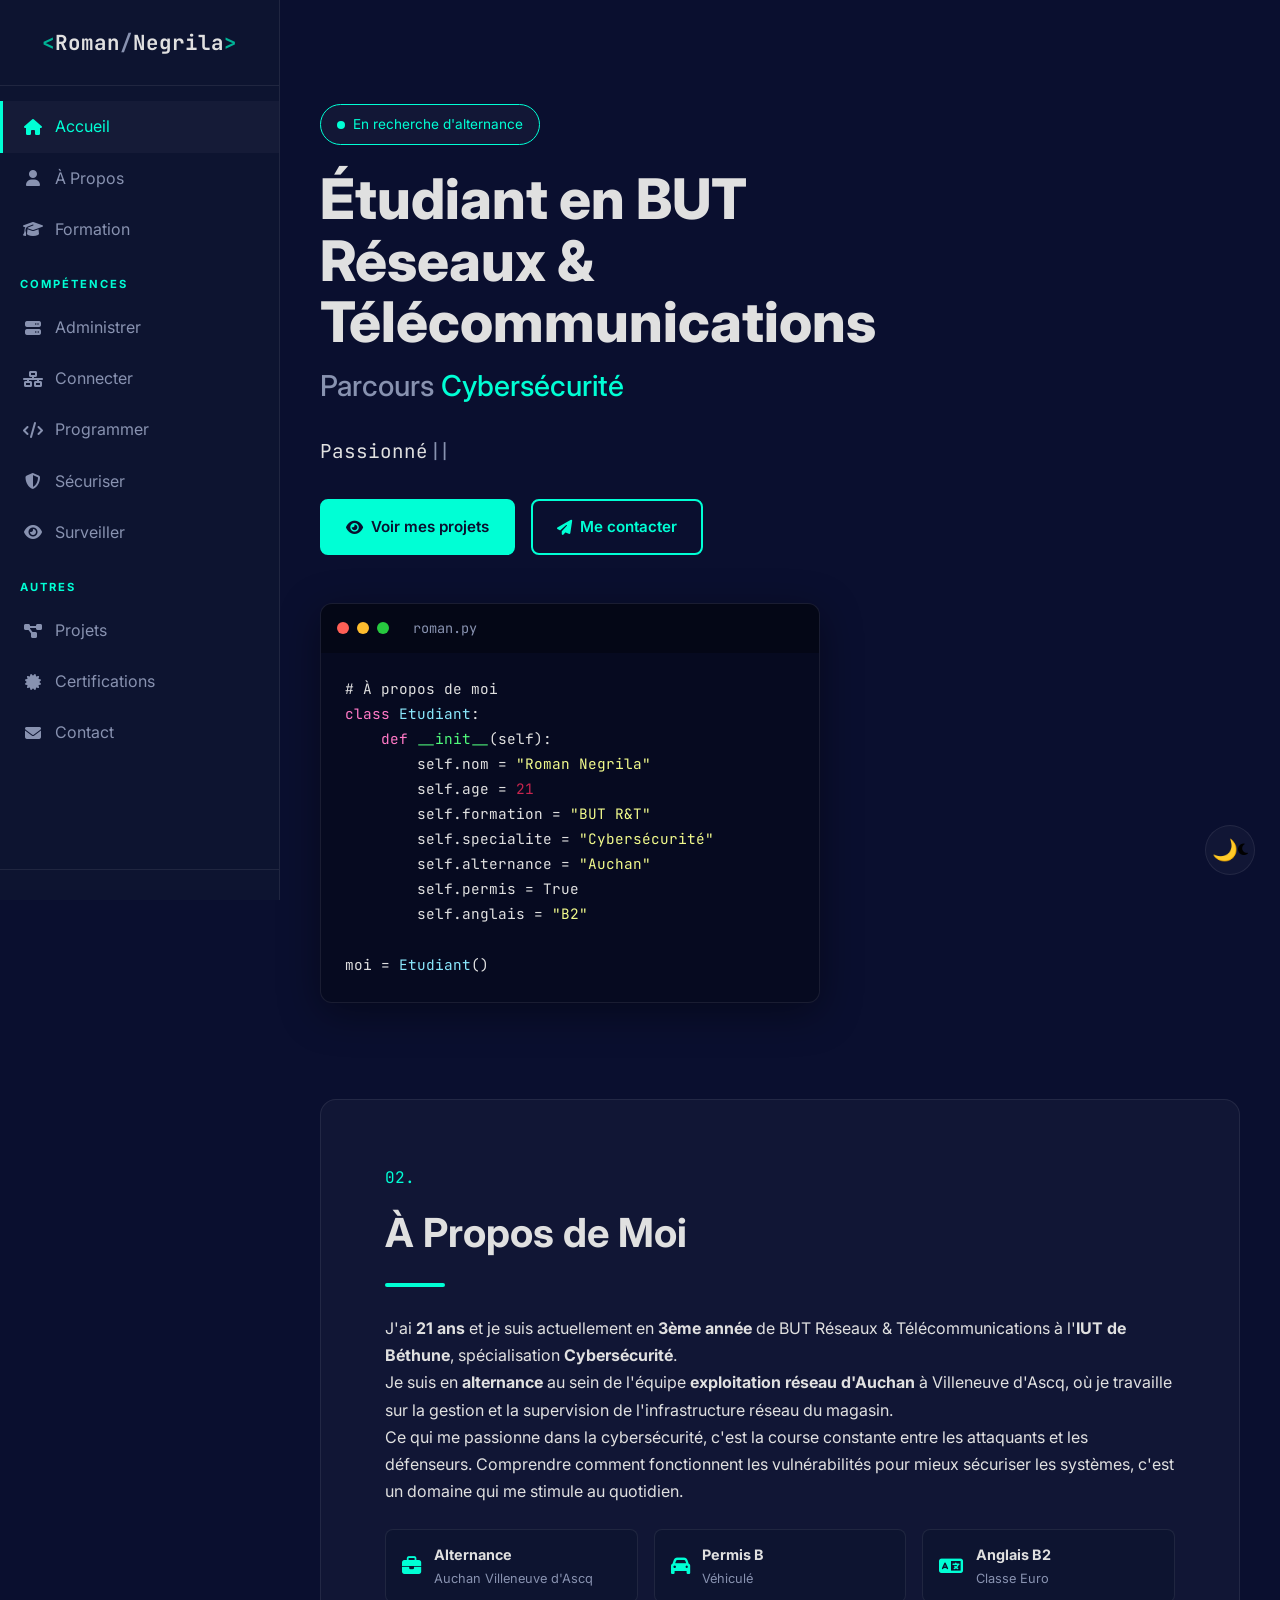
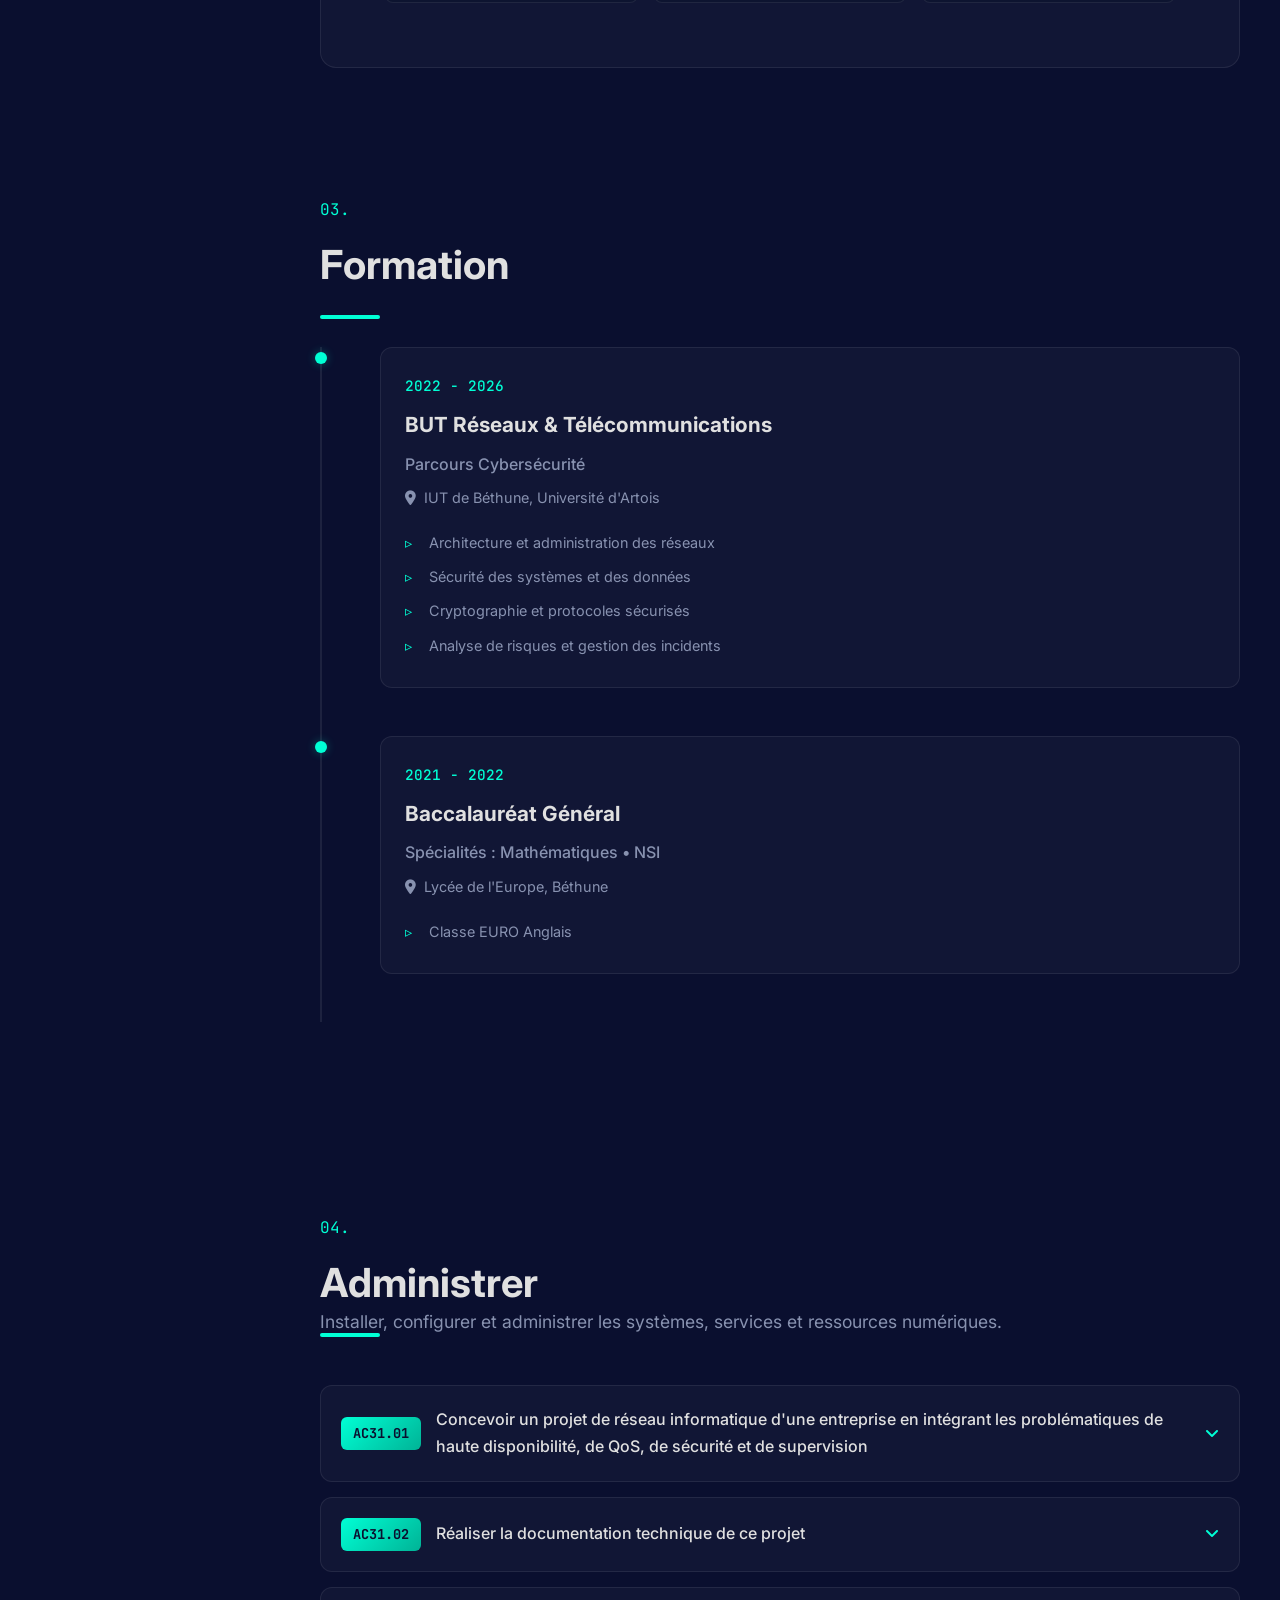
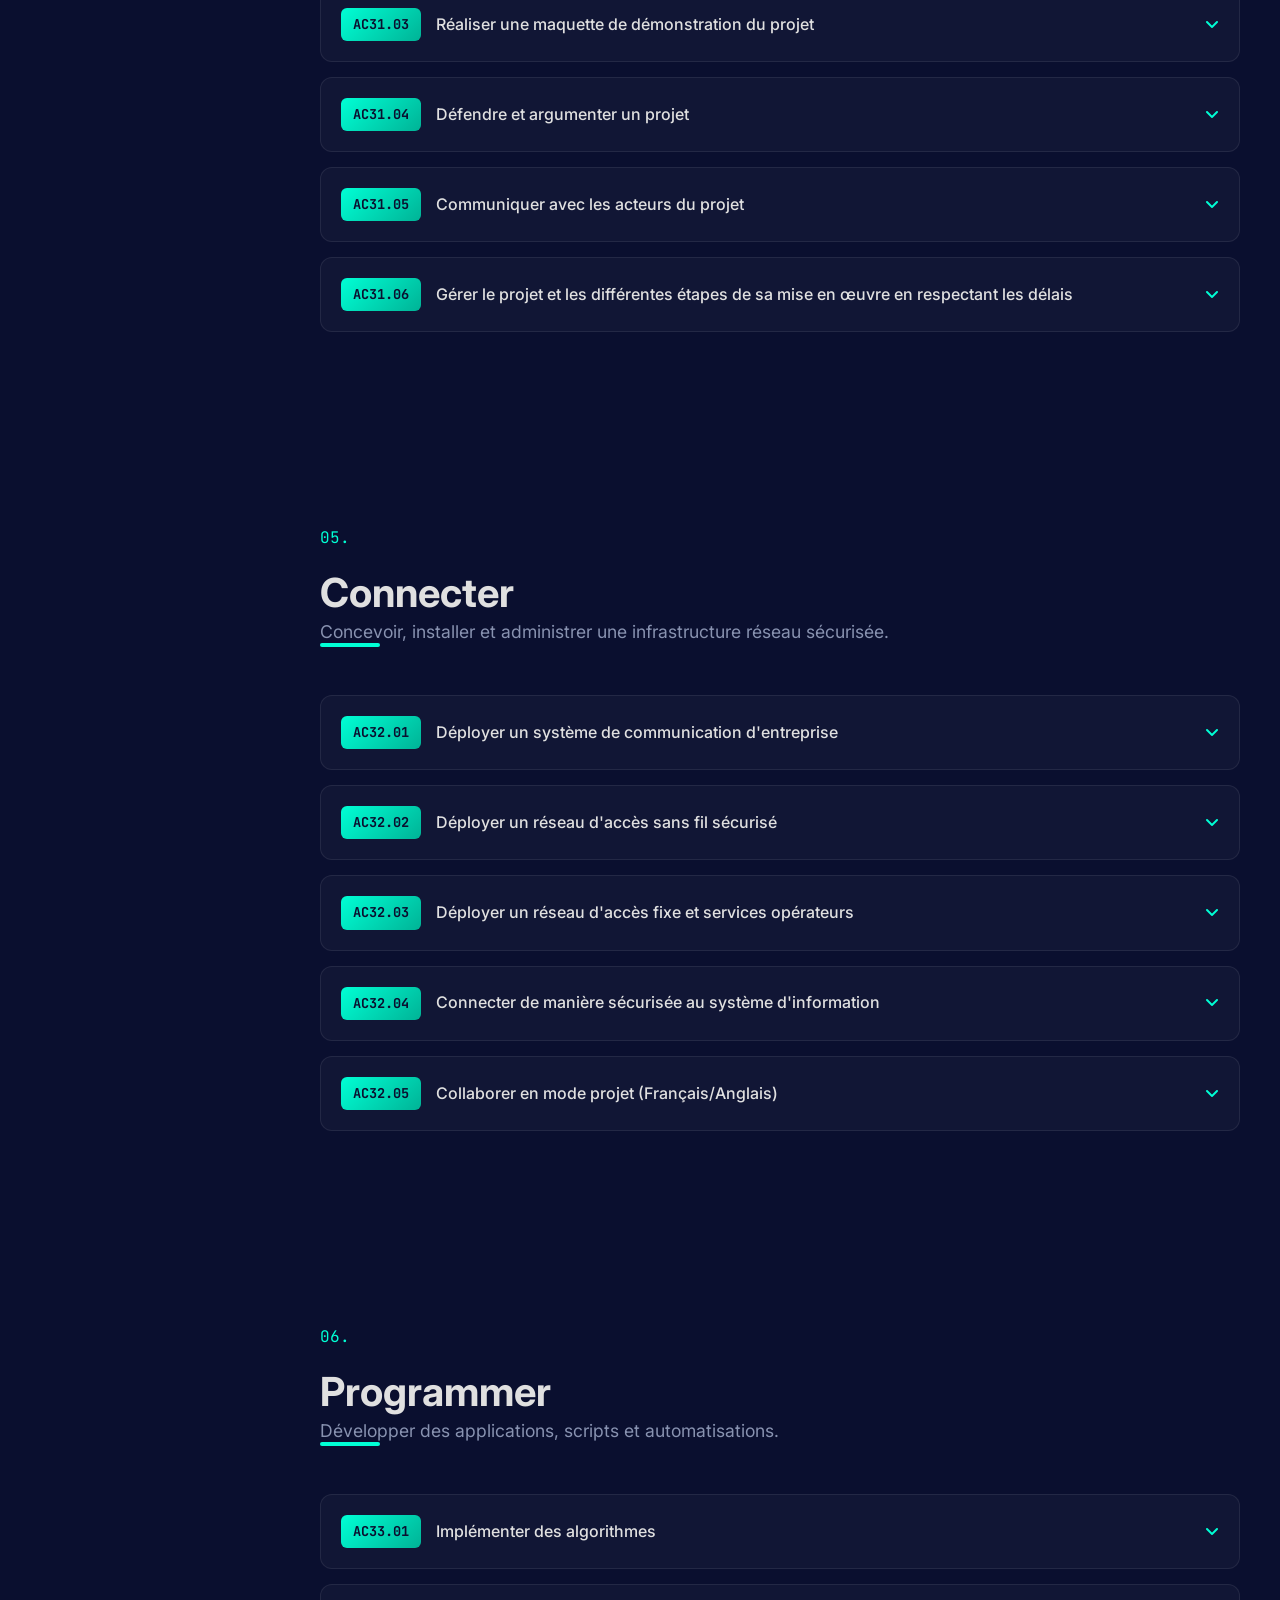
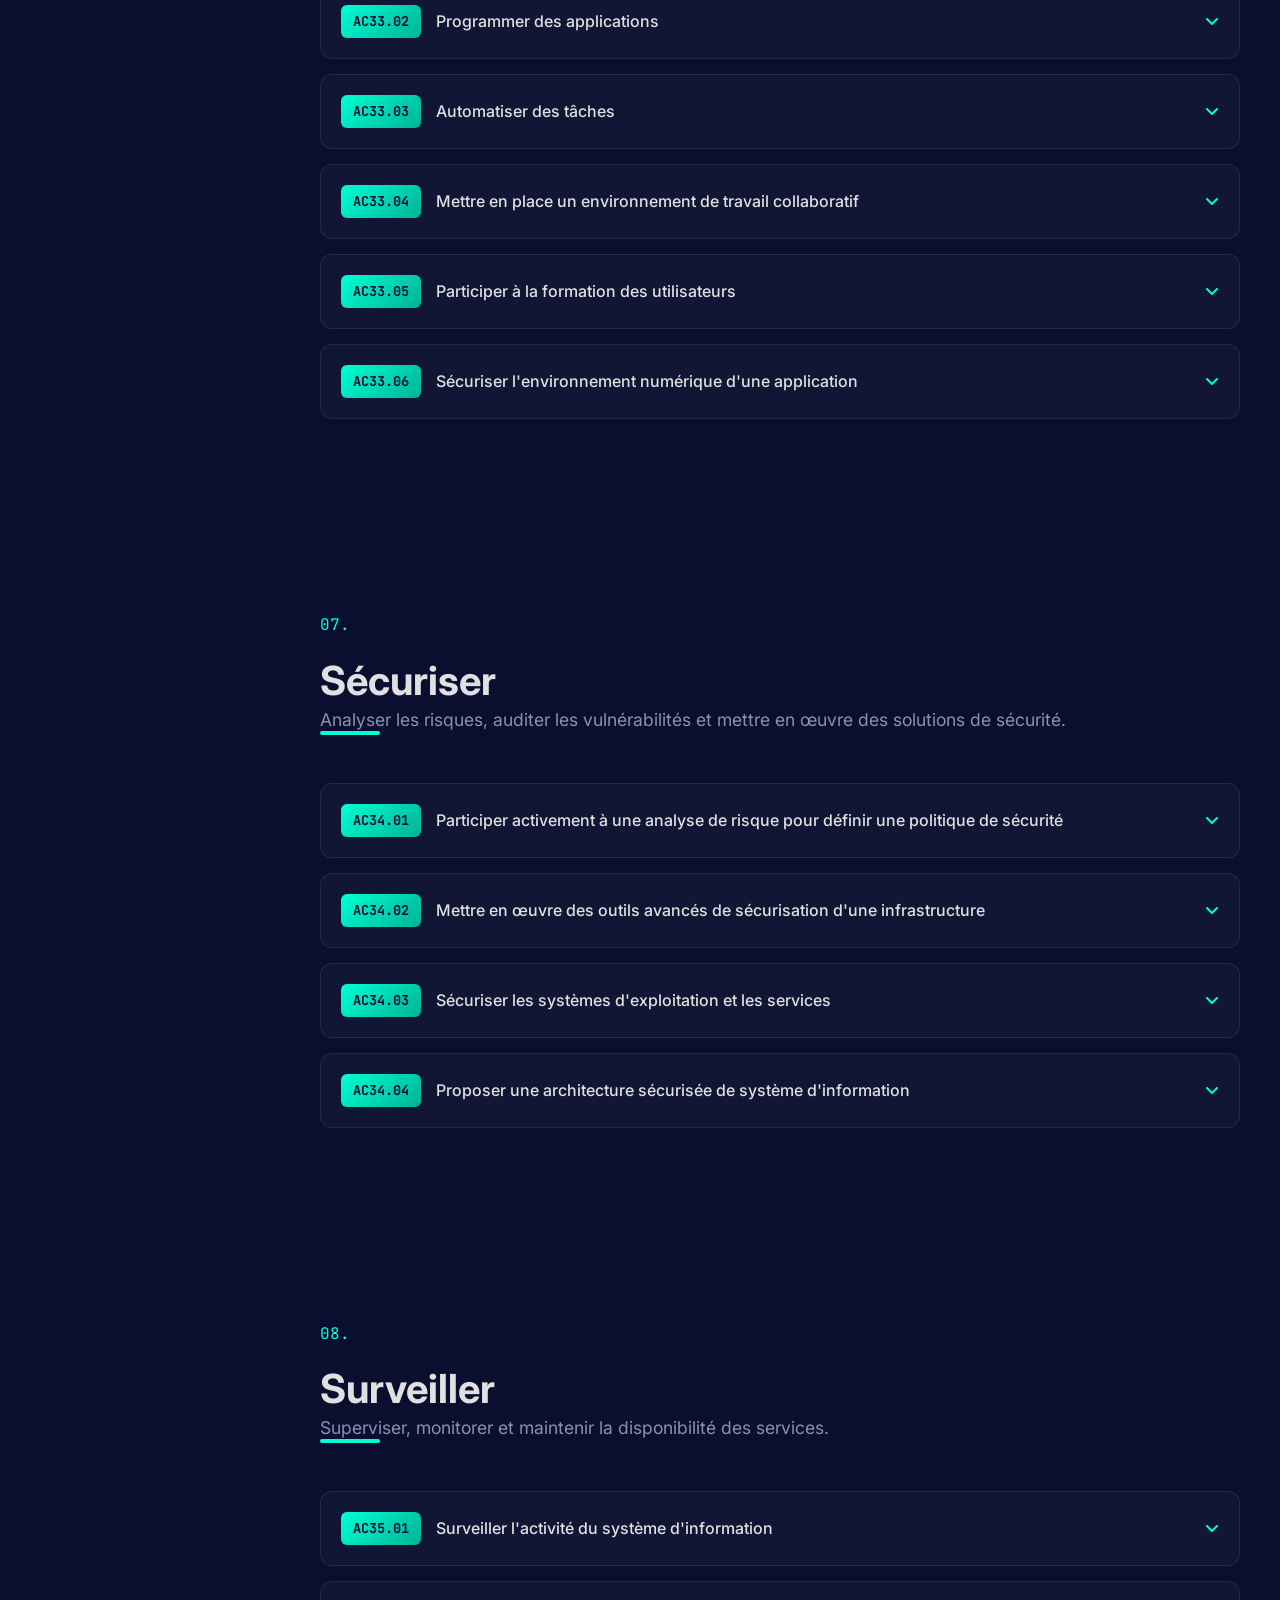
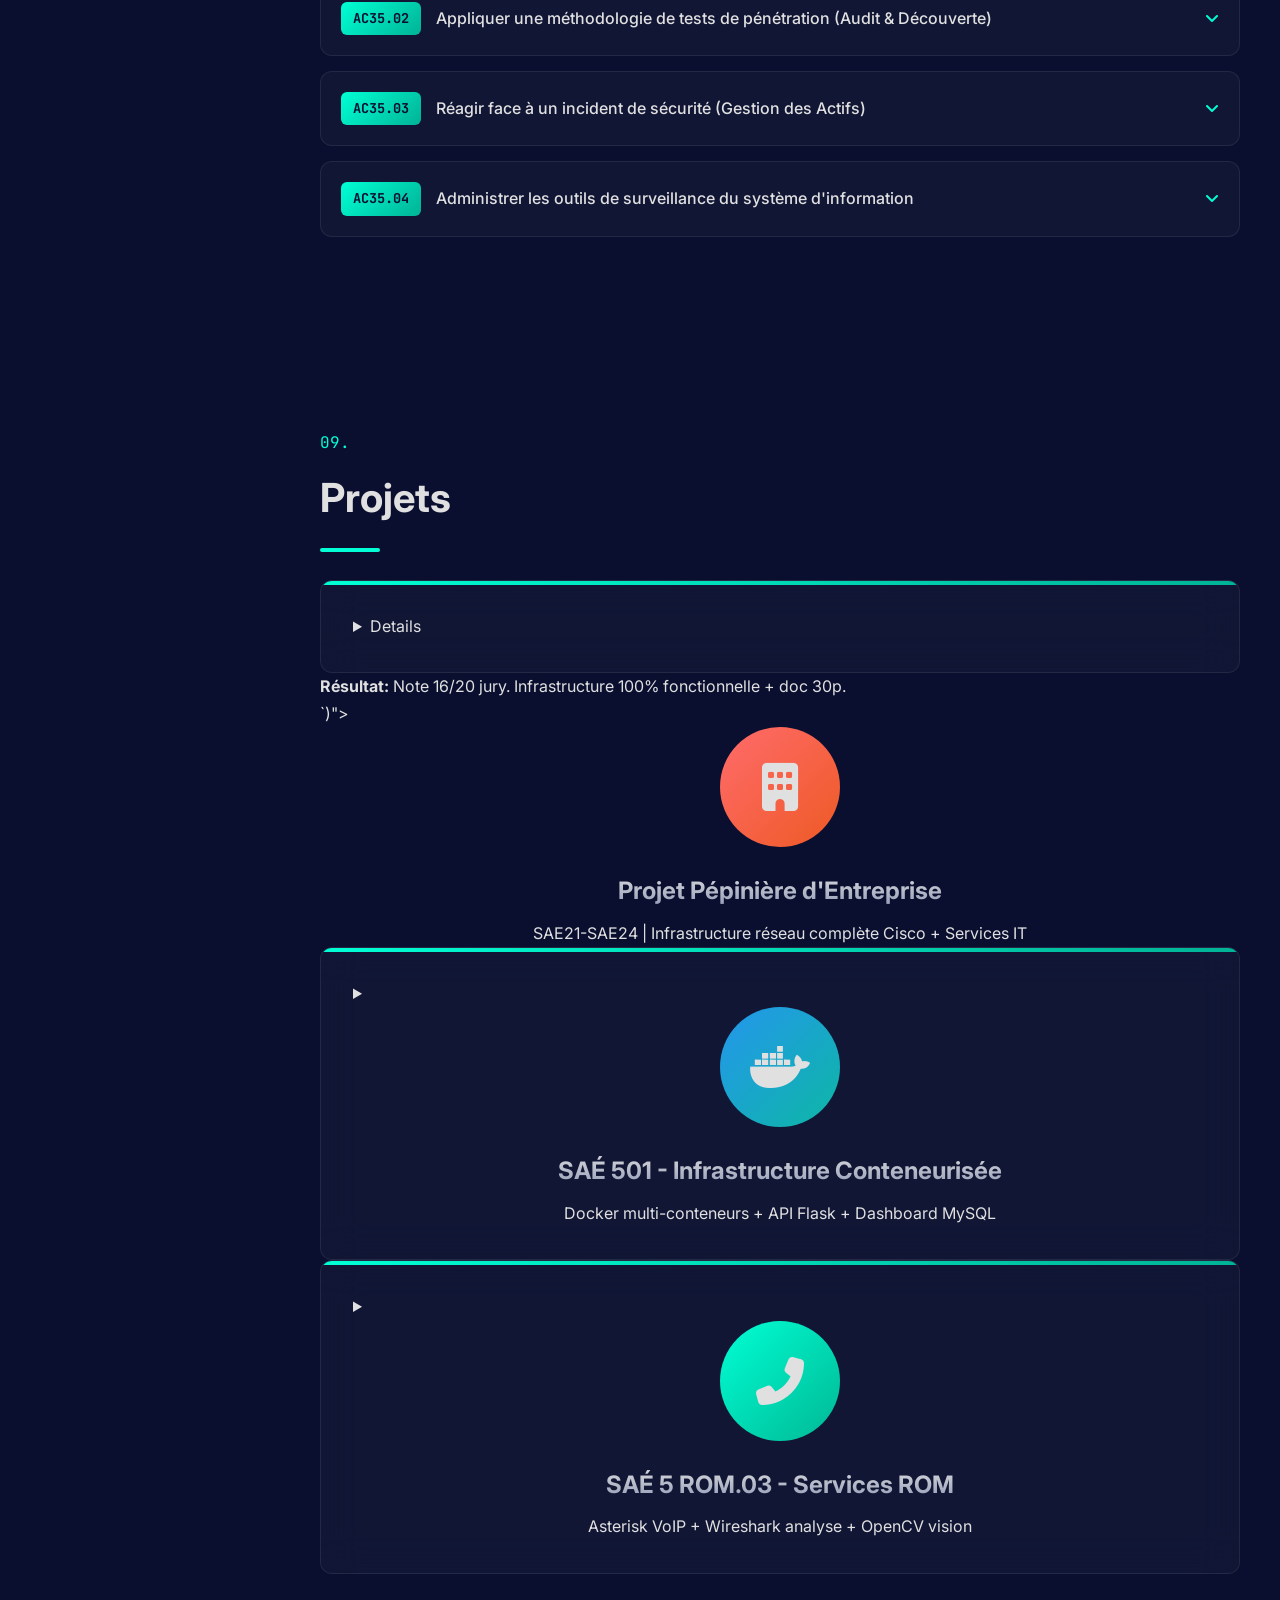
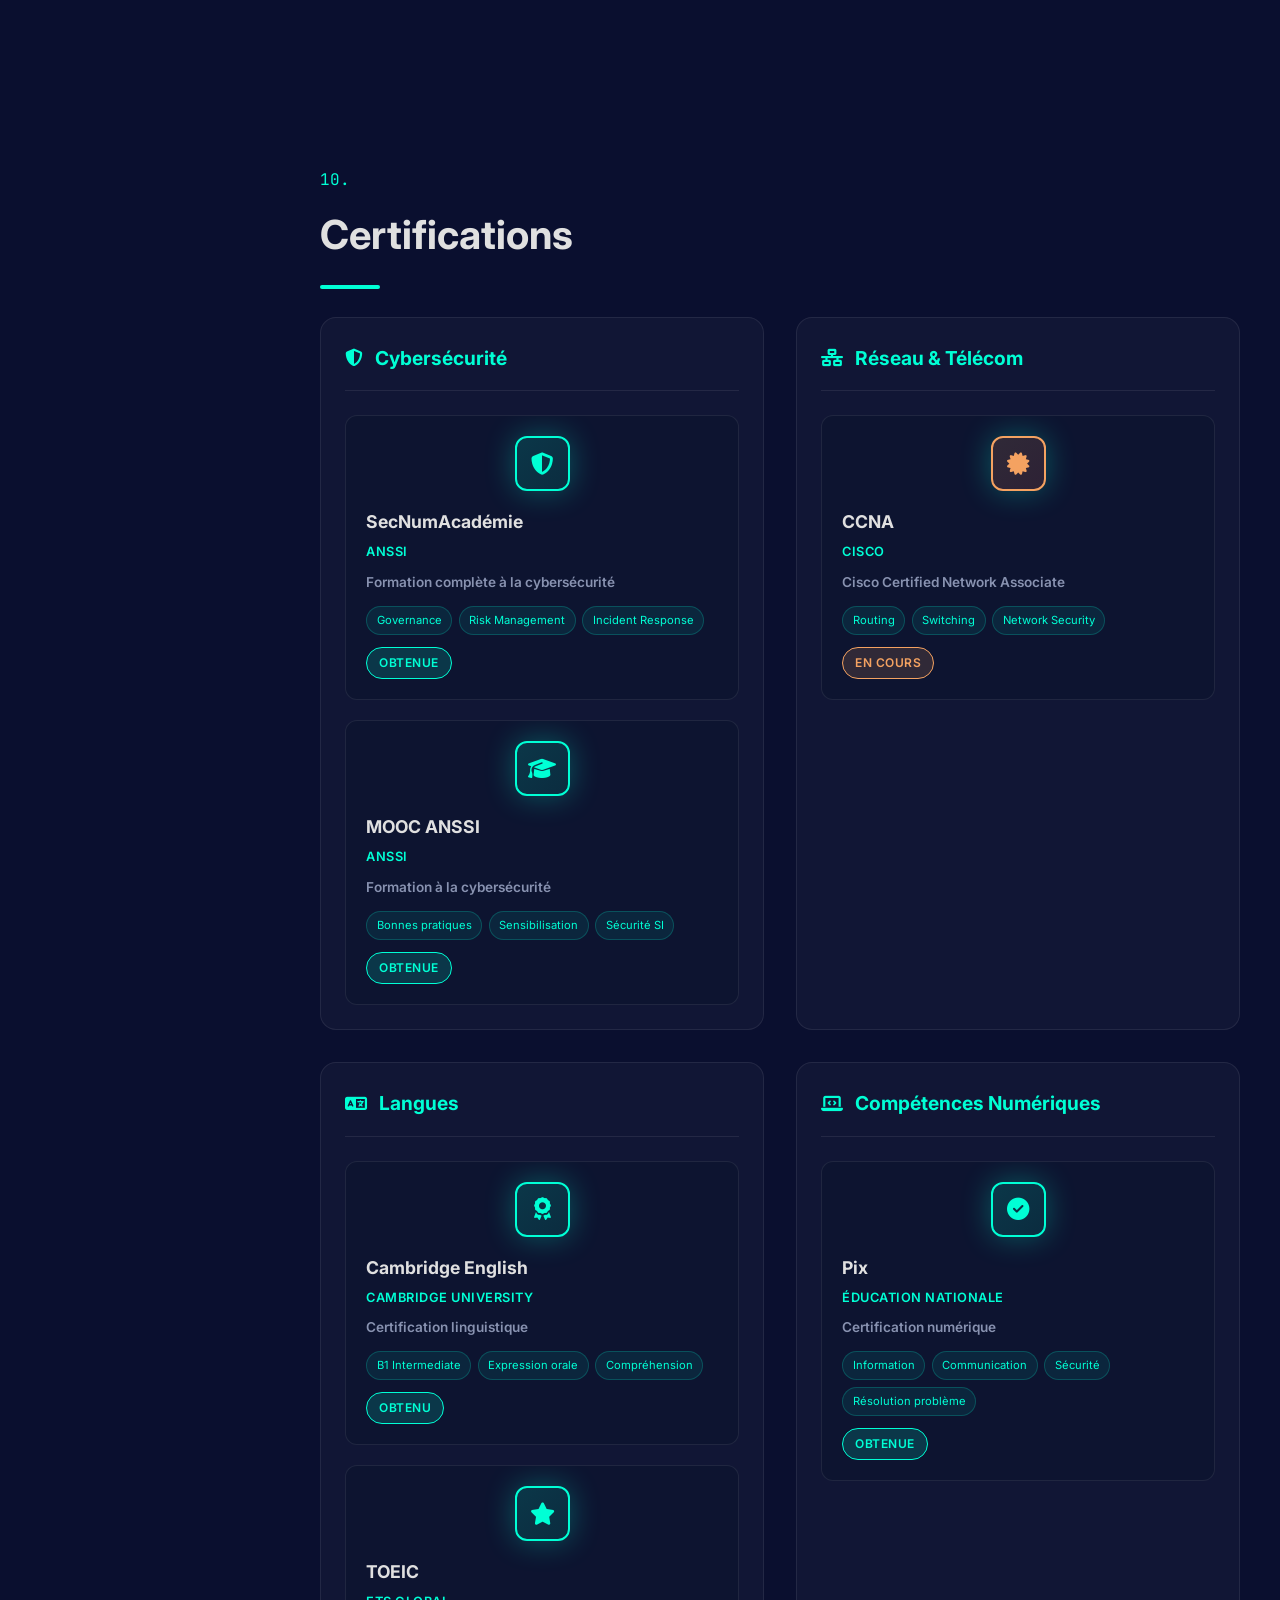
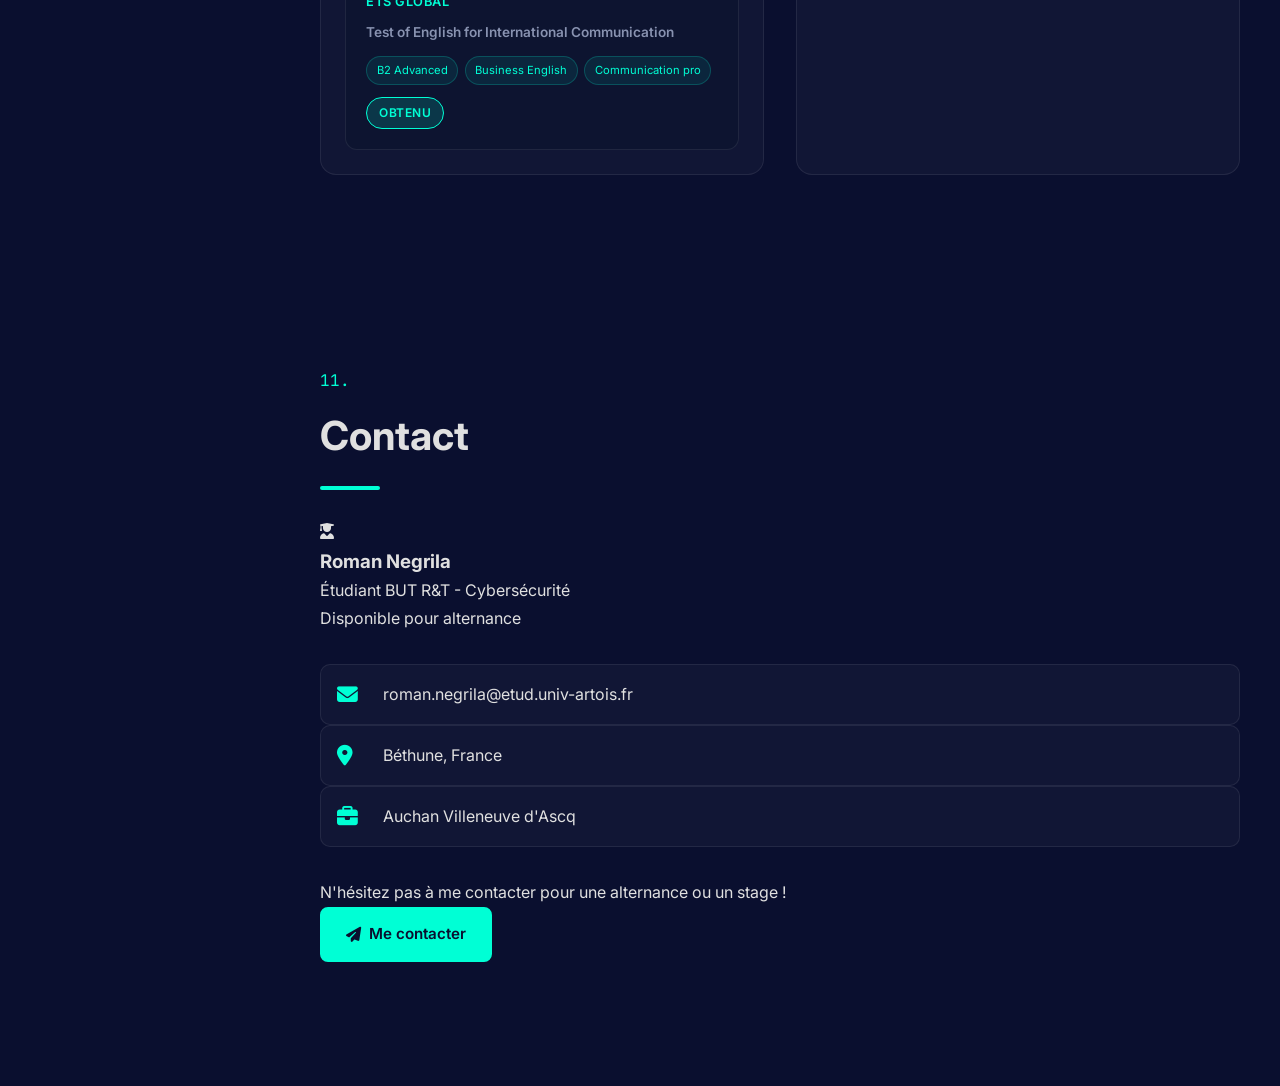
==== commit dd8a07dc: "Update index.html" ====
--- a/index.html
+++ b/index.html
@@ -9,7 +9,7 @@
     <link rel="preconnect" href="https://fonts.gstatic.com" crossorigin>
     <link href="https://fonts.googleapis.com/css2?family=Inter:wght@300;400;500;600;700;800&family=JetBrains+Mono:wght@400;500&display=swap" rel="stylesheet">
     <link rel="stylesheet" href="https://cdnjs.cloudflare.com/ajax/libs/font-awesome/6.4.0/css/all.min.css">
-    <link rel="stylesheet" href="../css/style.css">
+    <link rel="stylesheet" href="css/style.css">
     <link rel="manifest" href="../manifest.json">
     <meta name="theme-color" content="#0a0f2f" />
 </head>
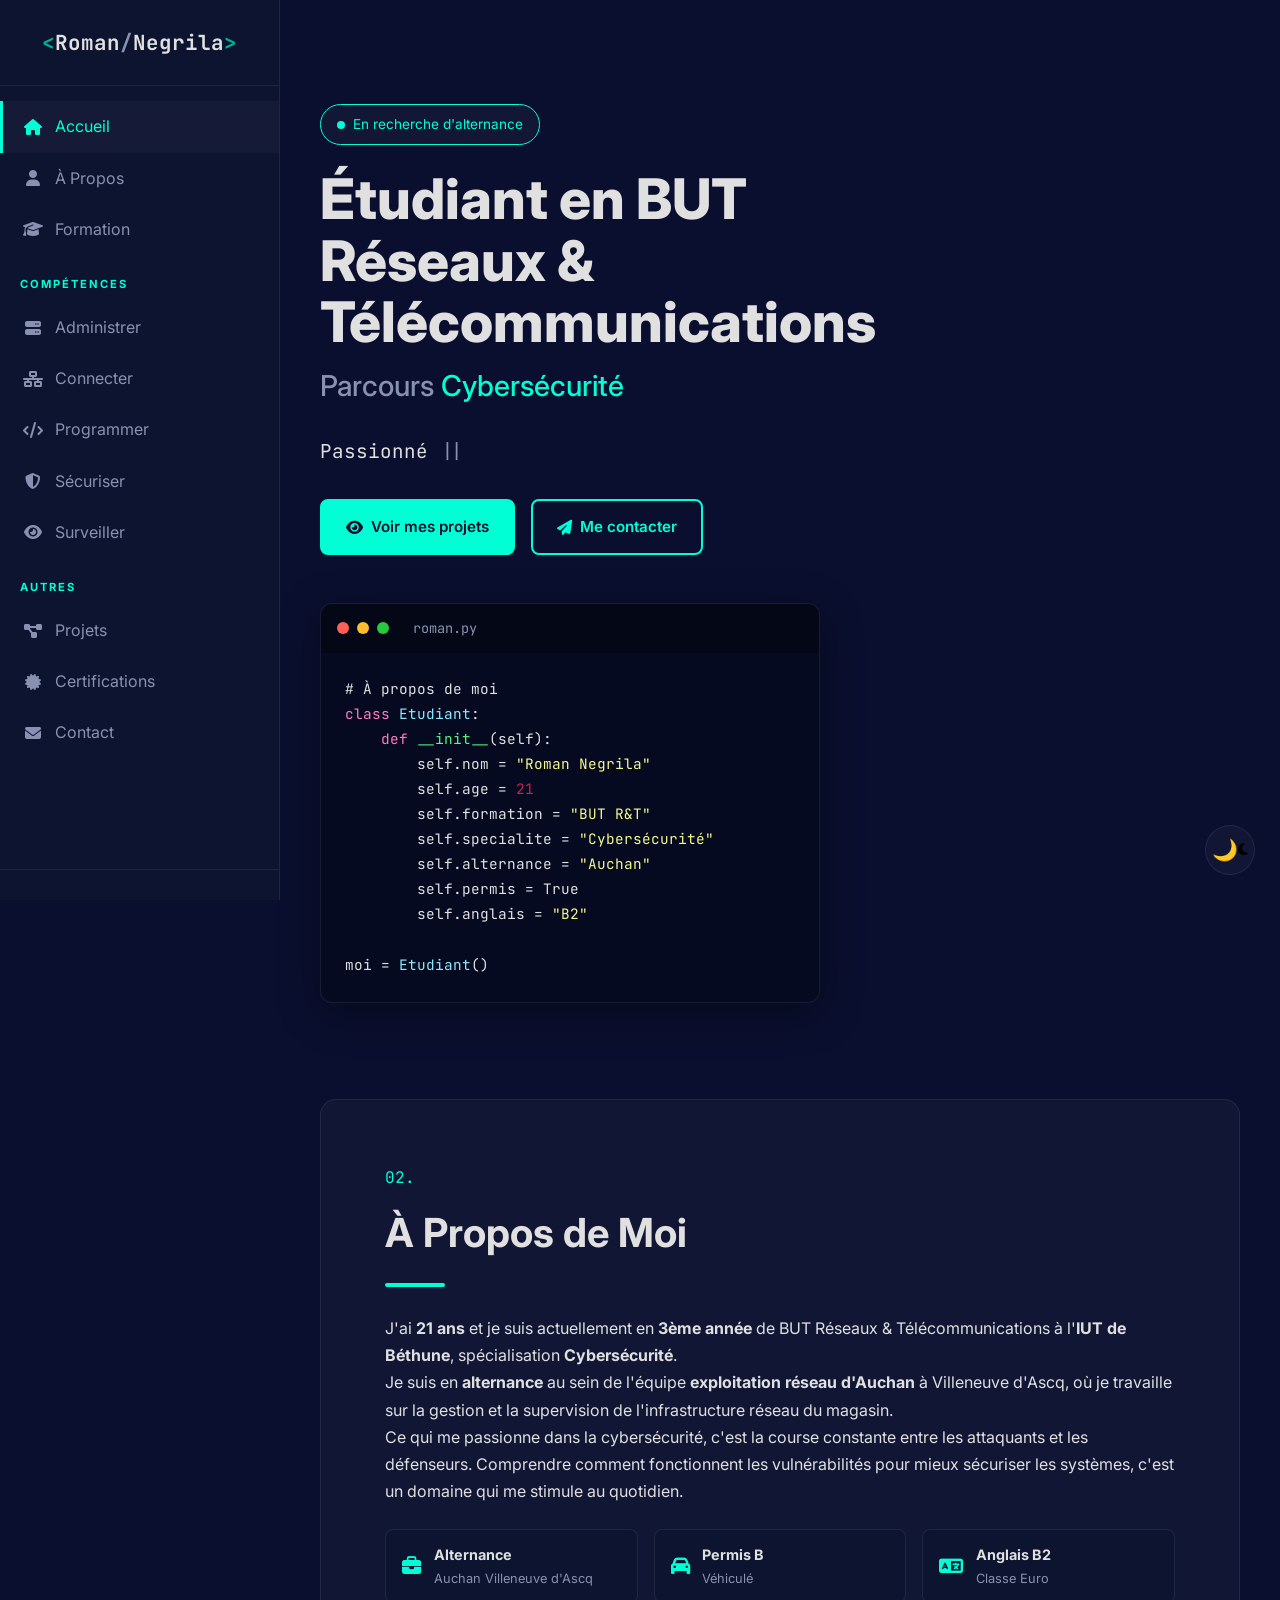
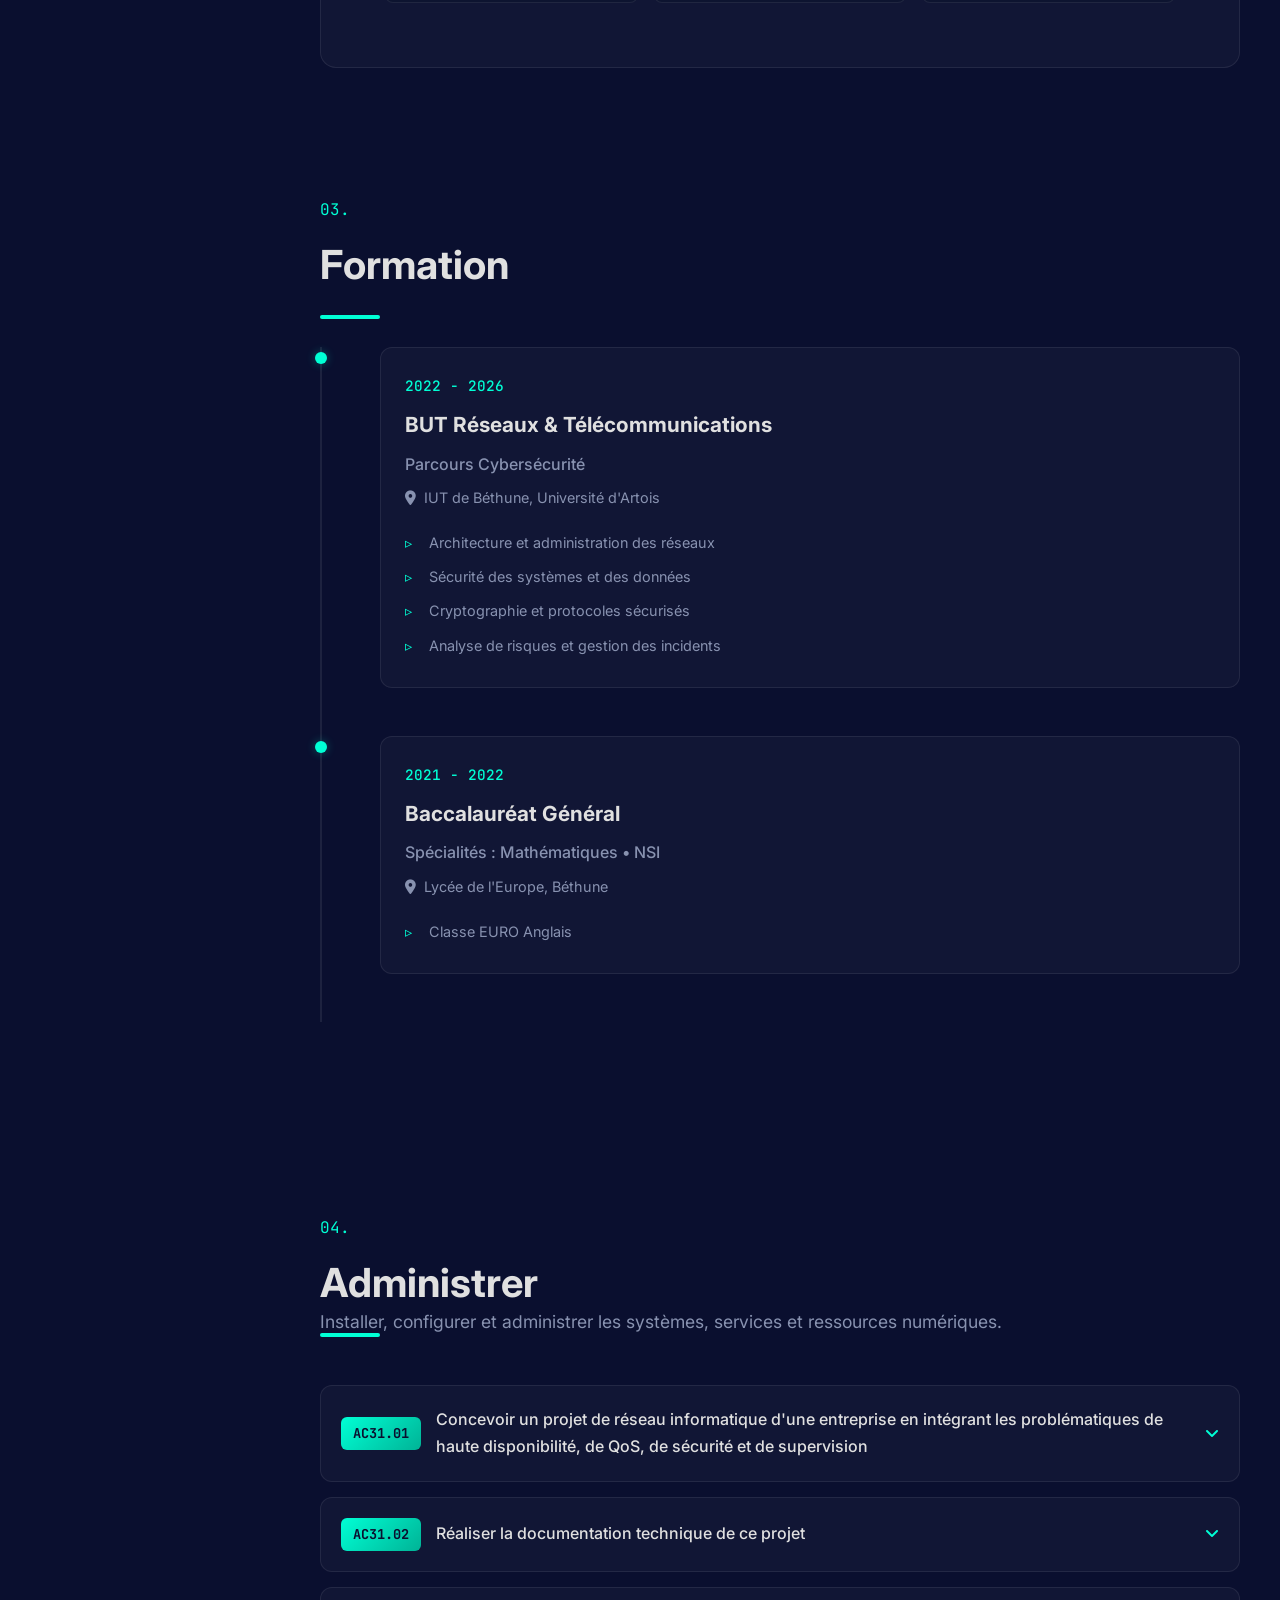
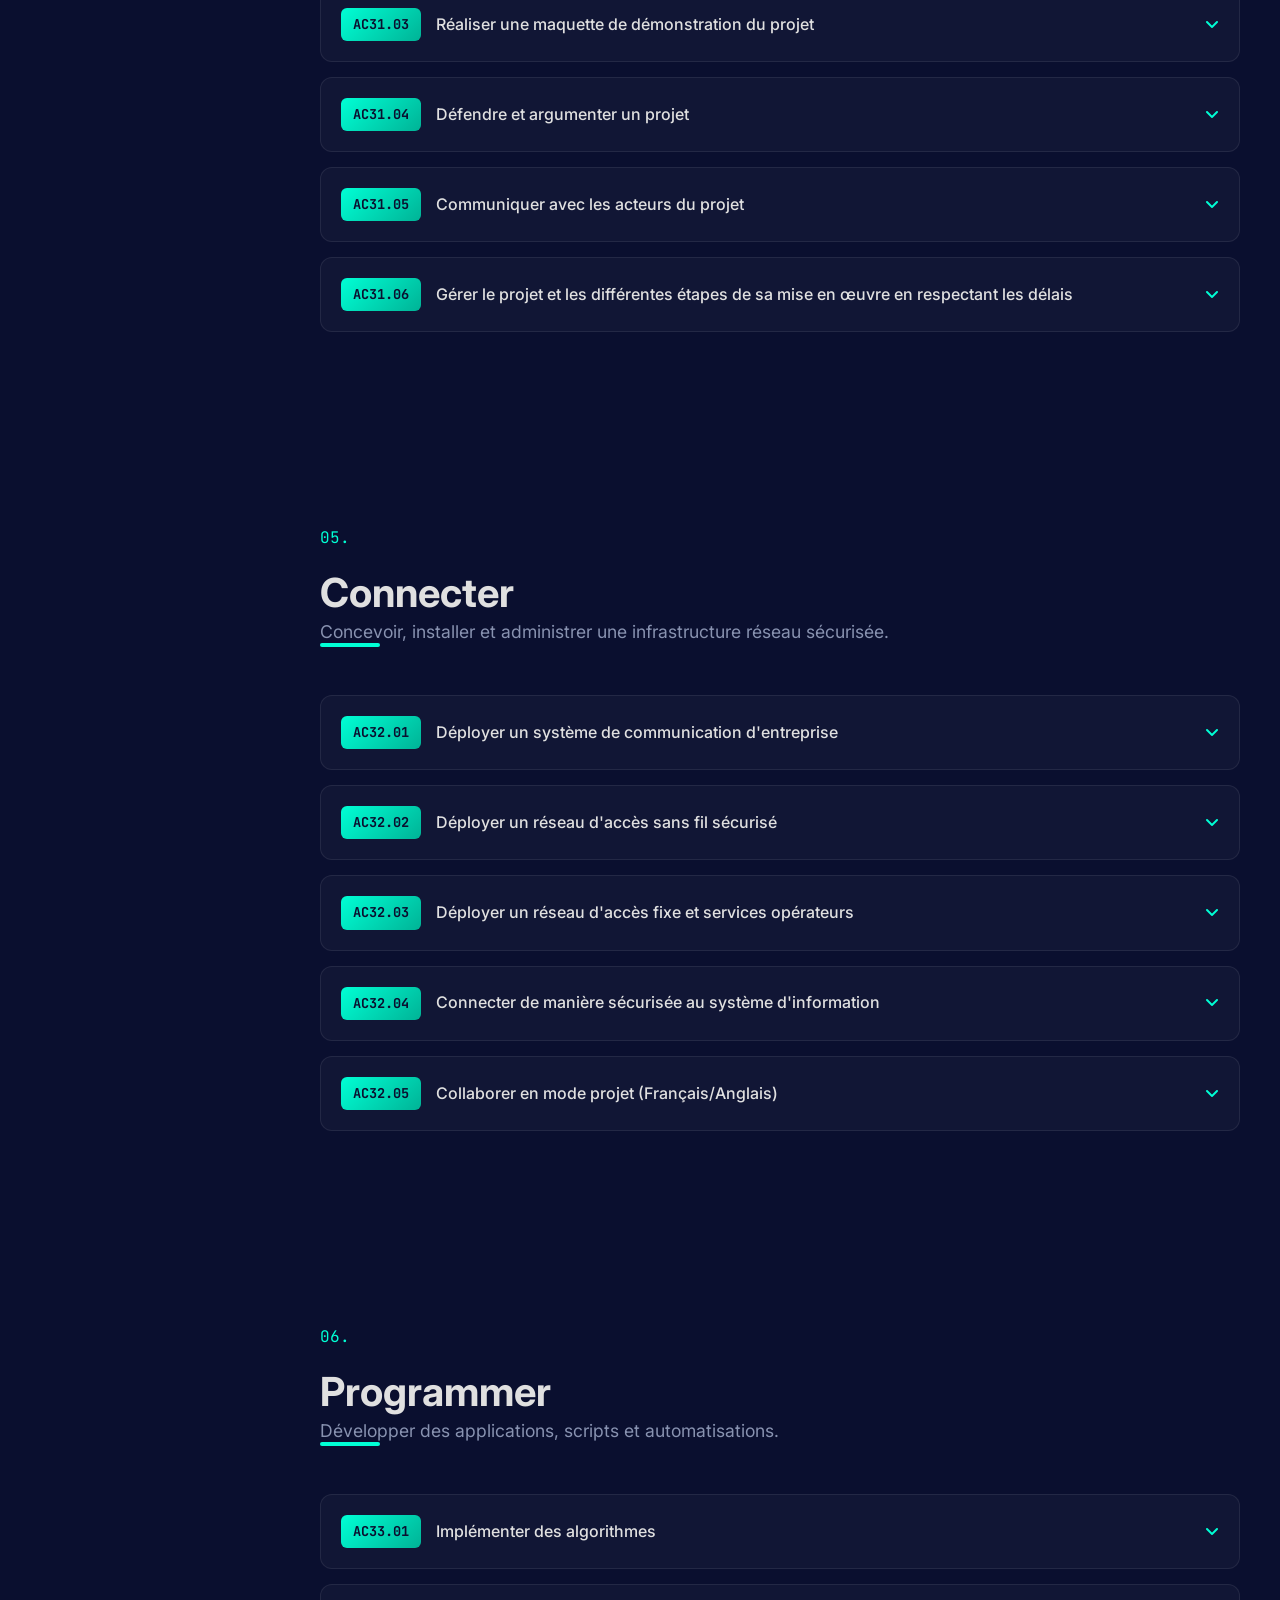
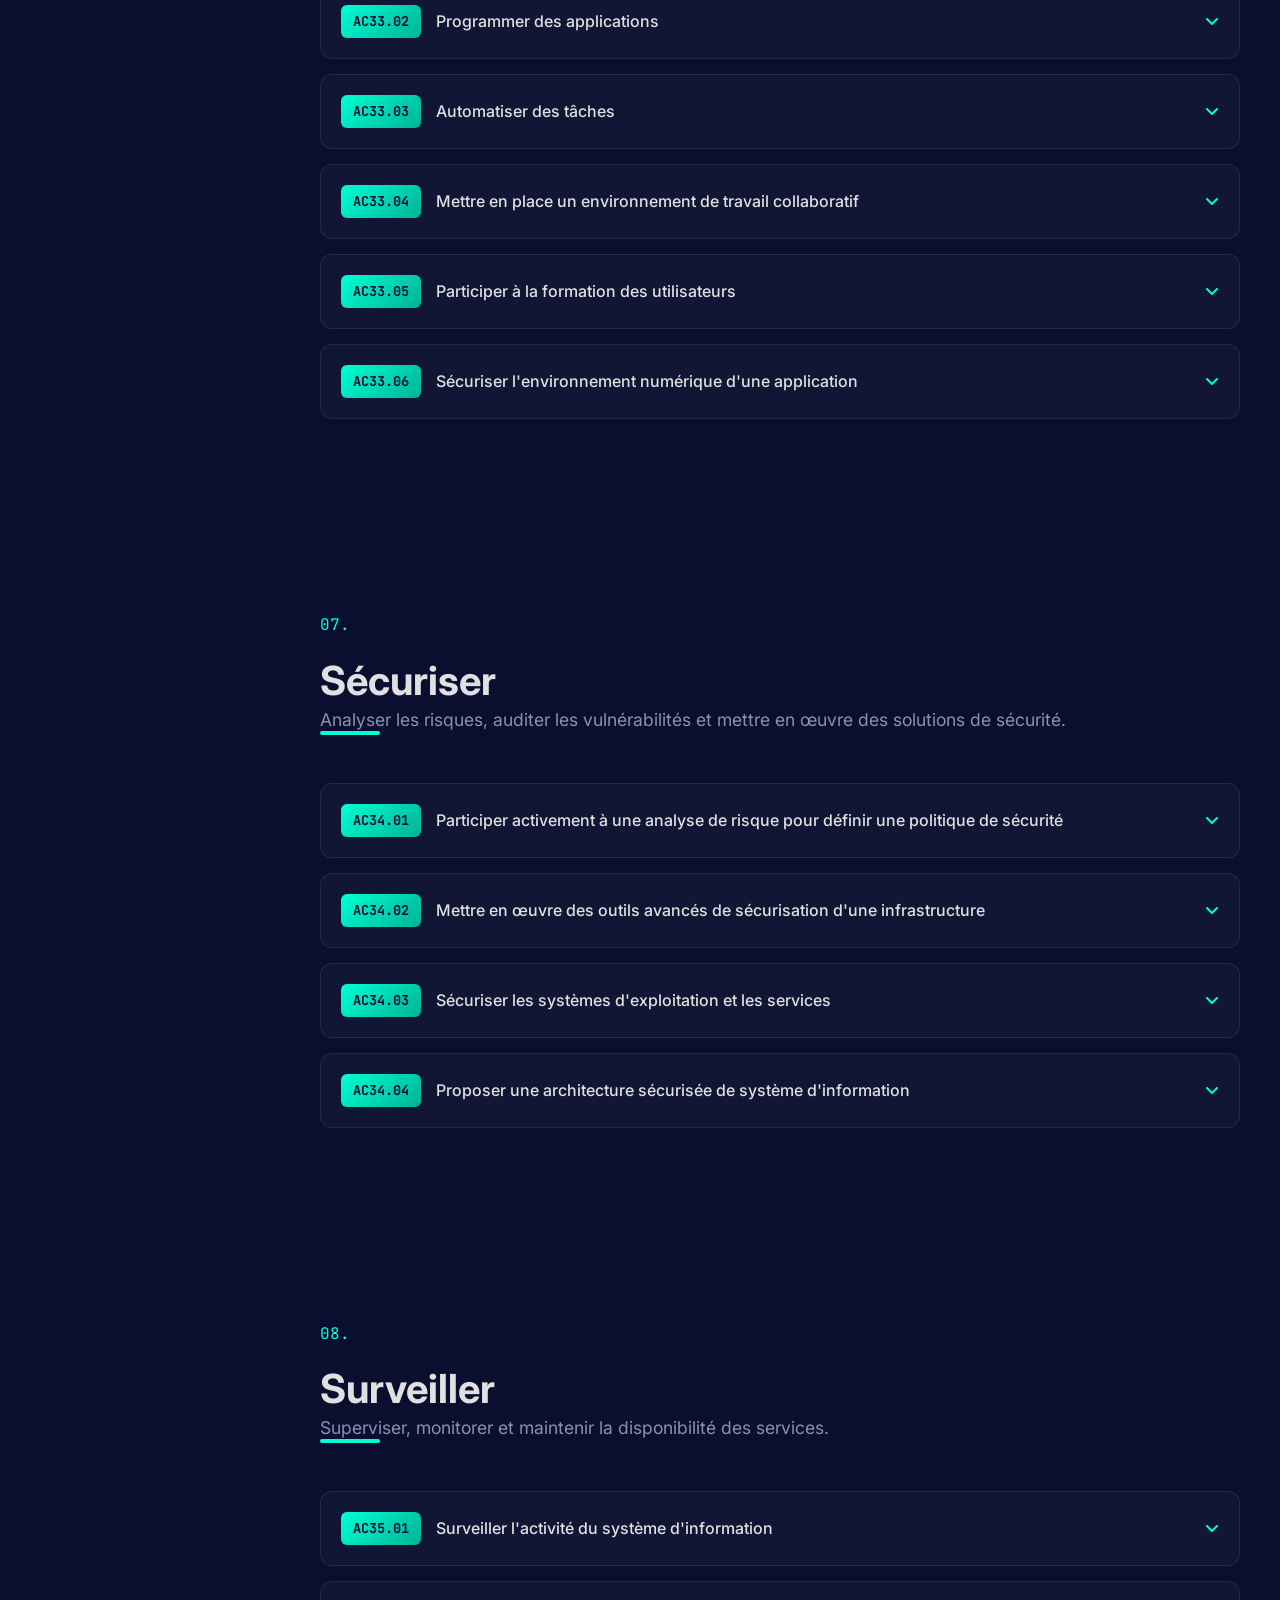
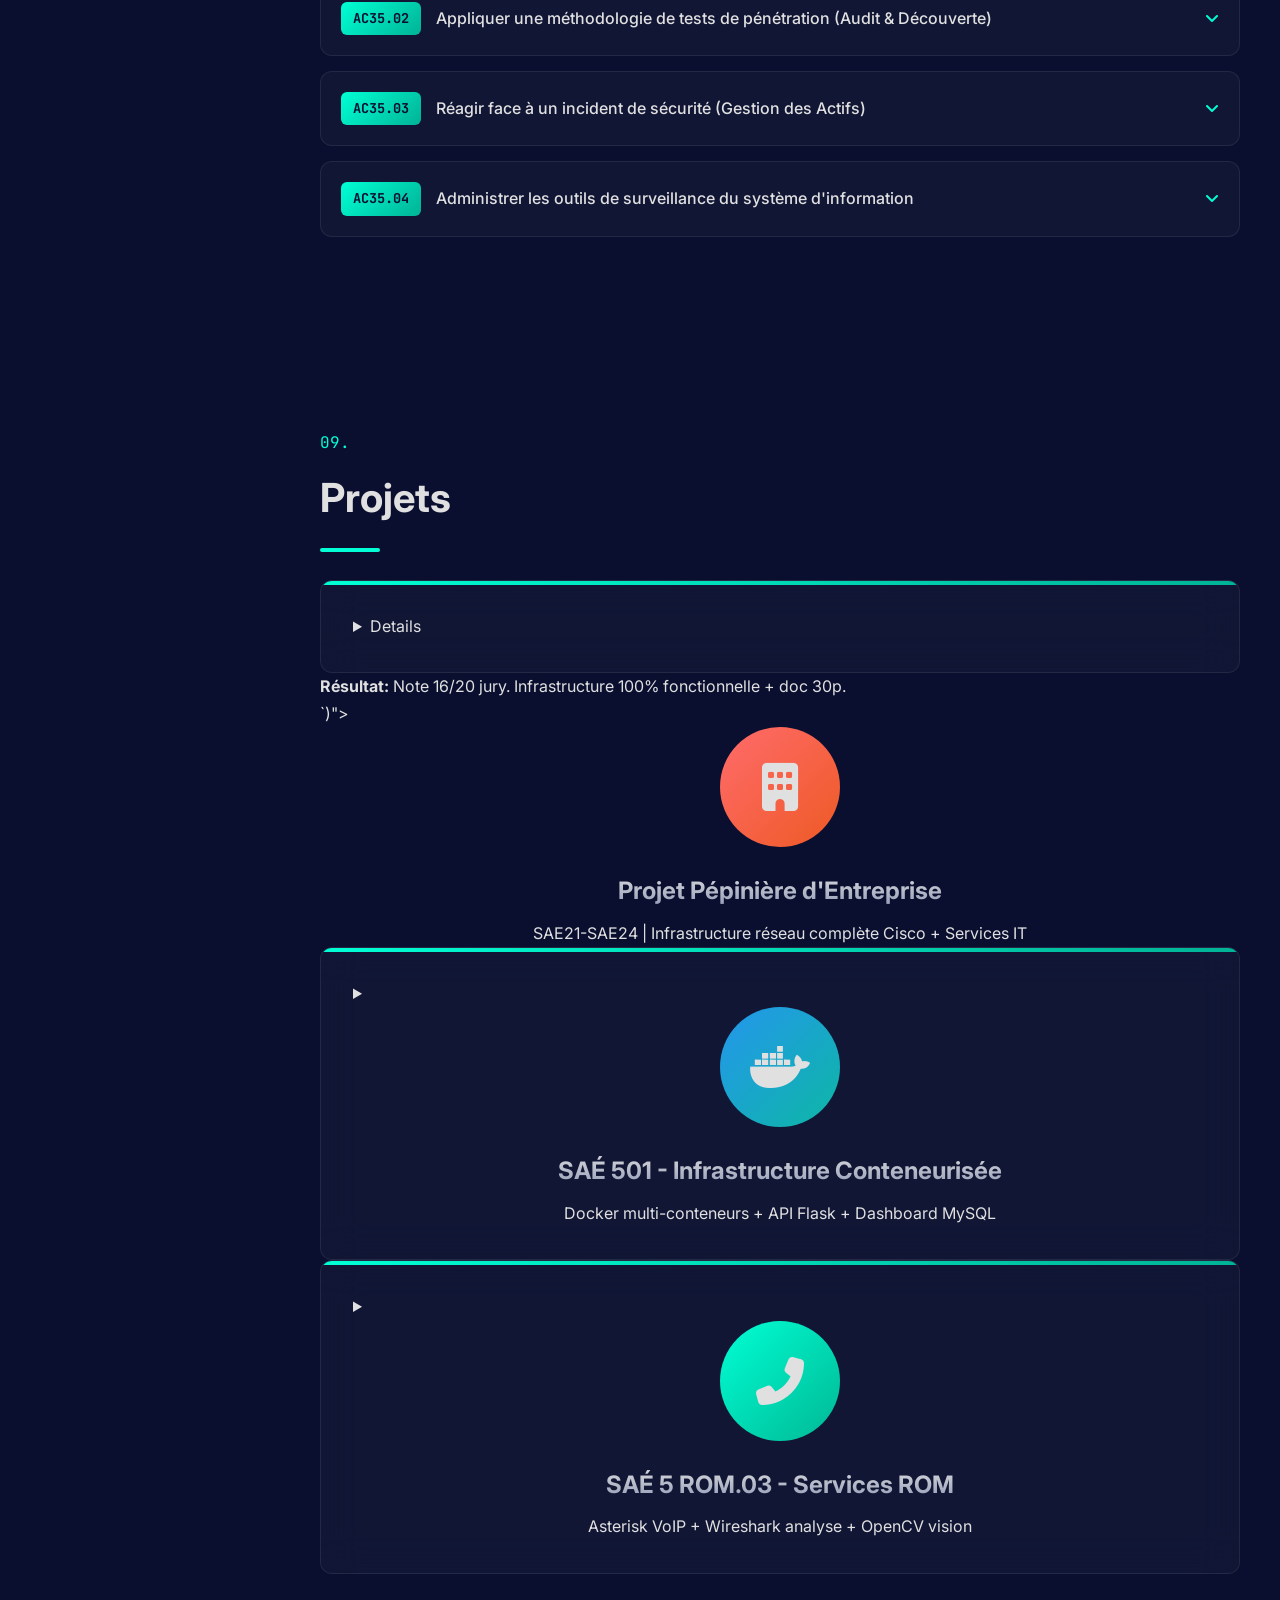
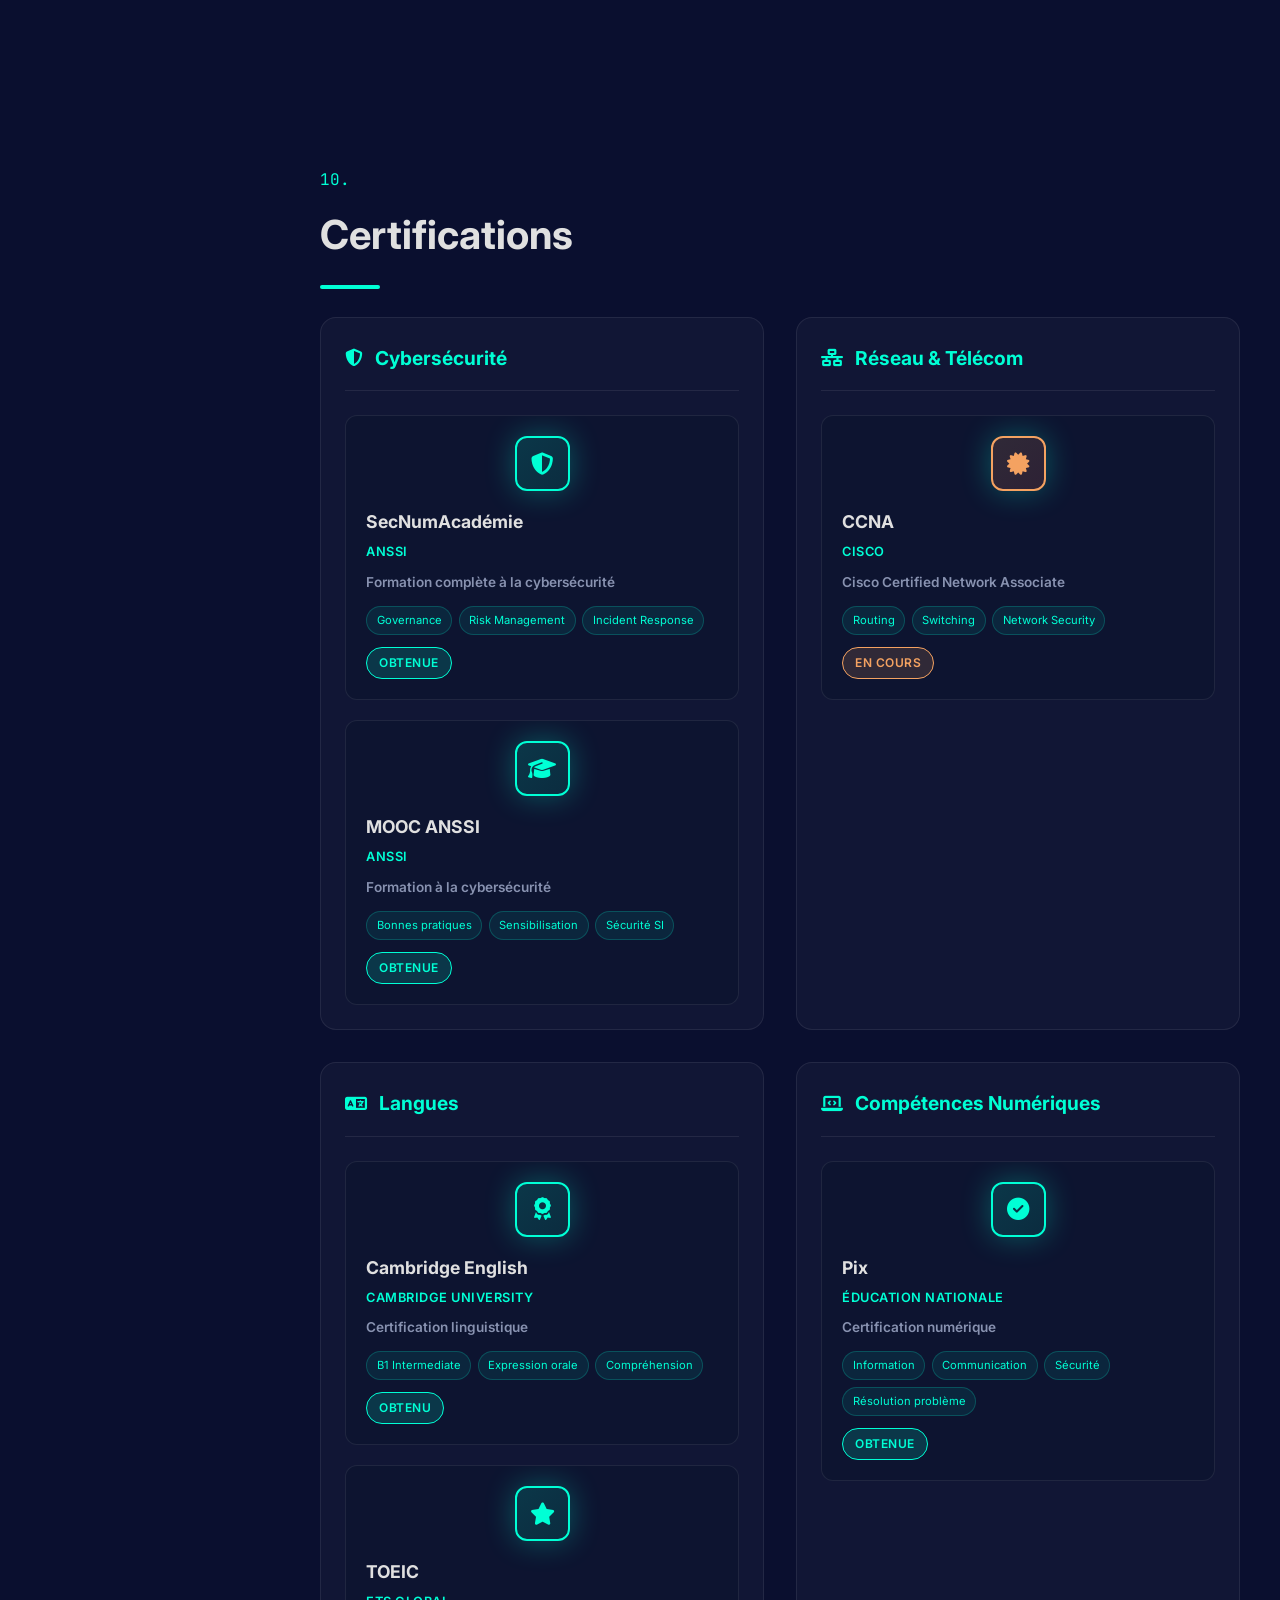
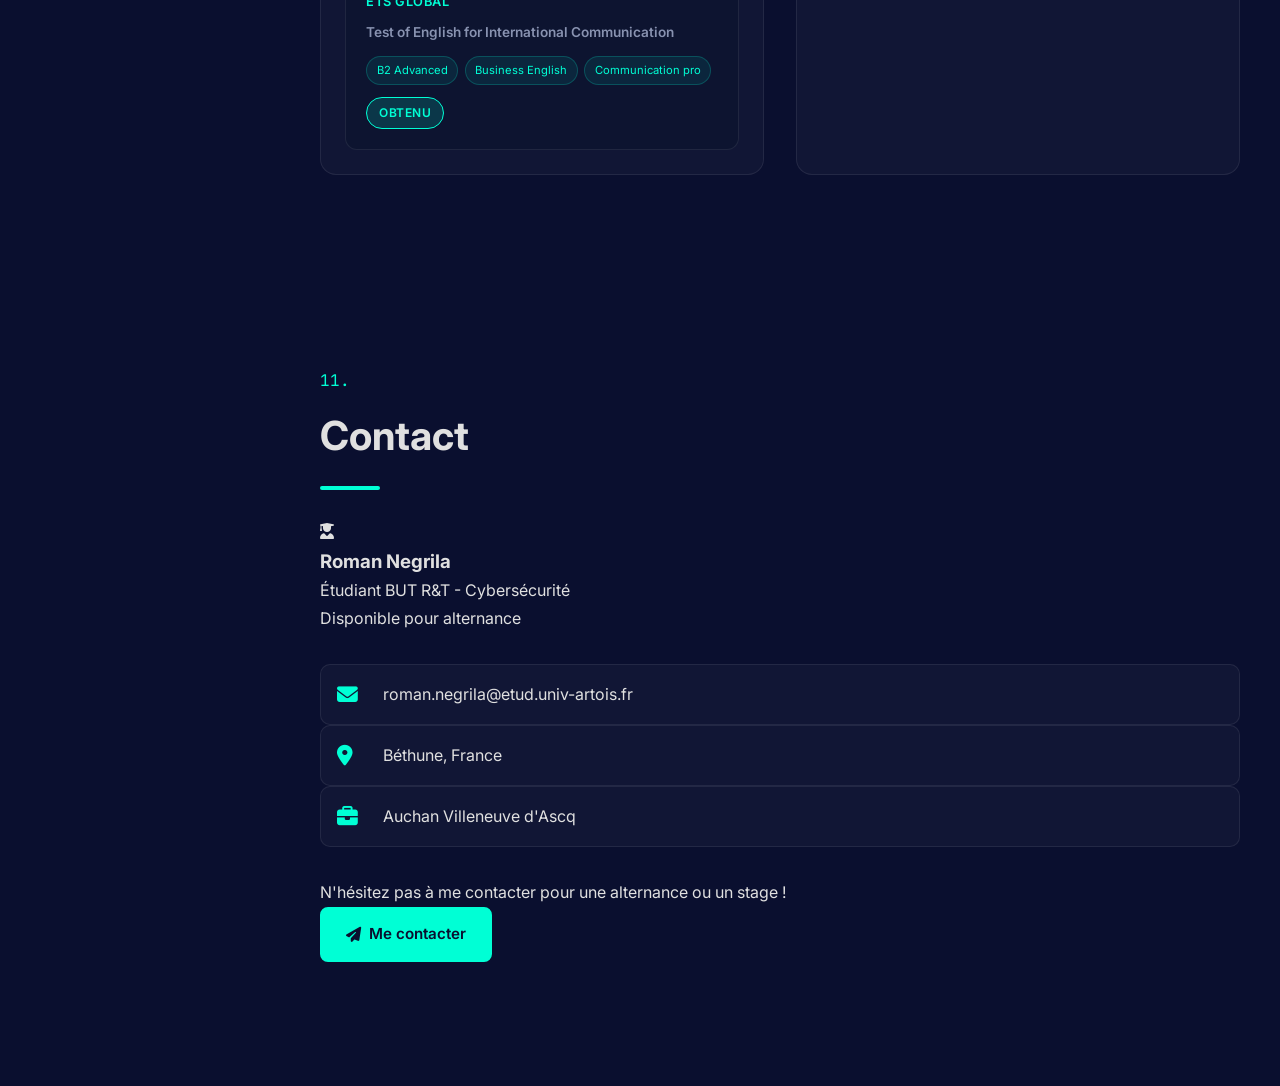
==== commit 4b0be6fc: "Update index.html" ====
--- a/index.html
+++ b/index.html
@@ -1500,6 +1500,6 @@
 
     <!-- Scripts -->
 <!-- Scripts removed - no errors -->
-<script src="../js/main.js"></script>
+<script src="js/main.js"></script>
 </body>
 </html>
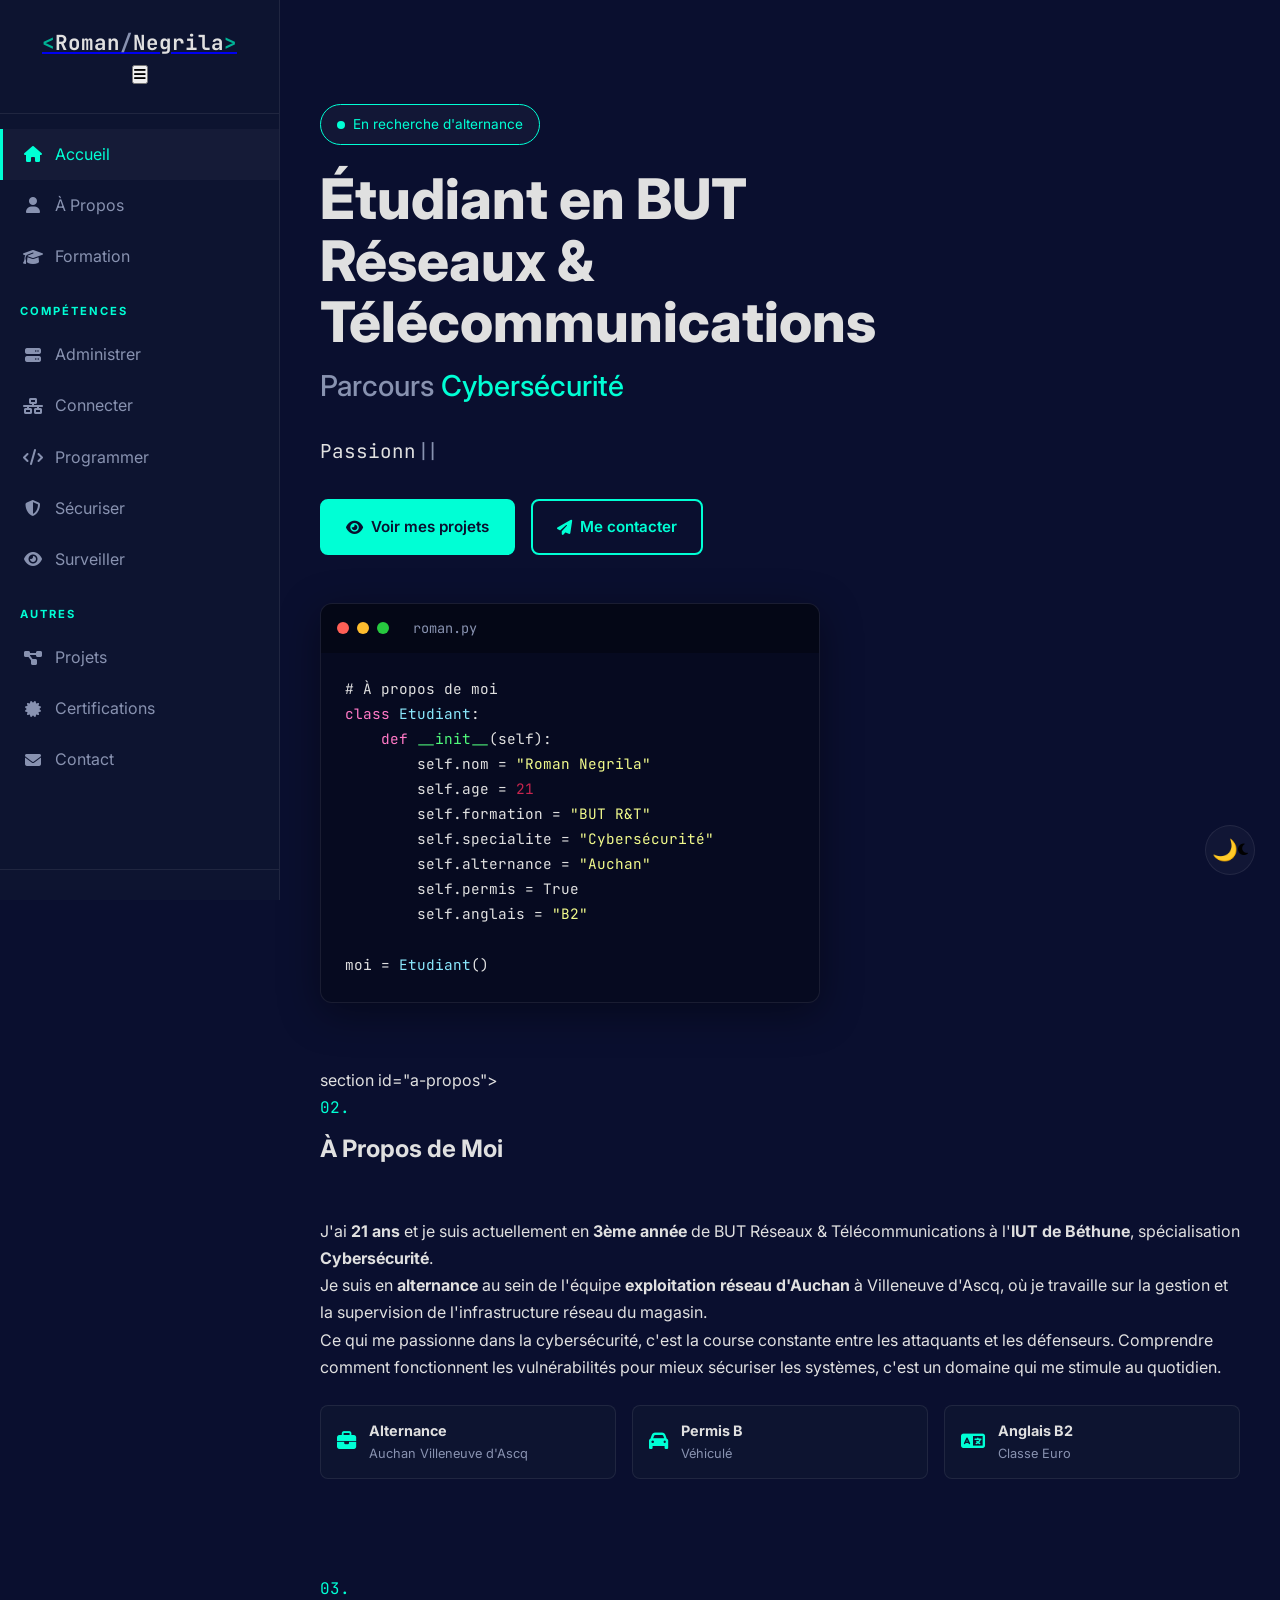
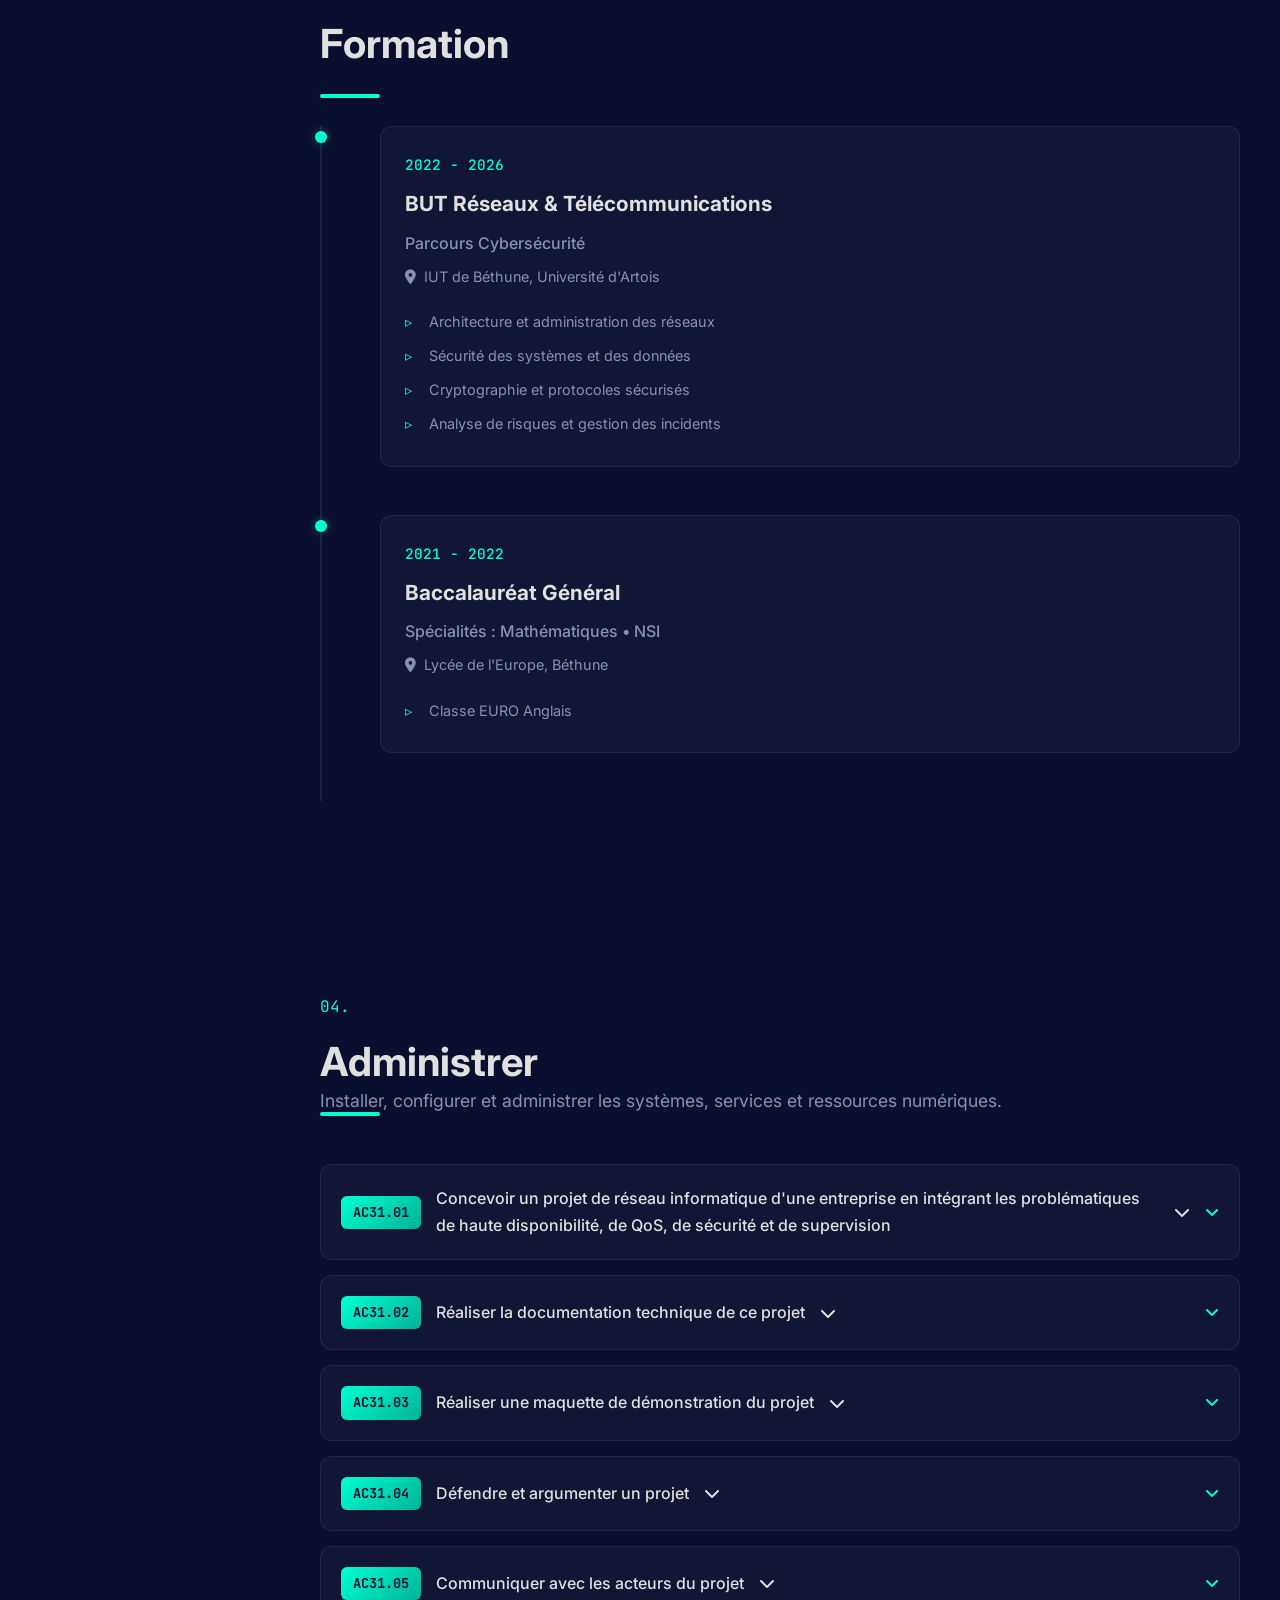
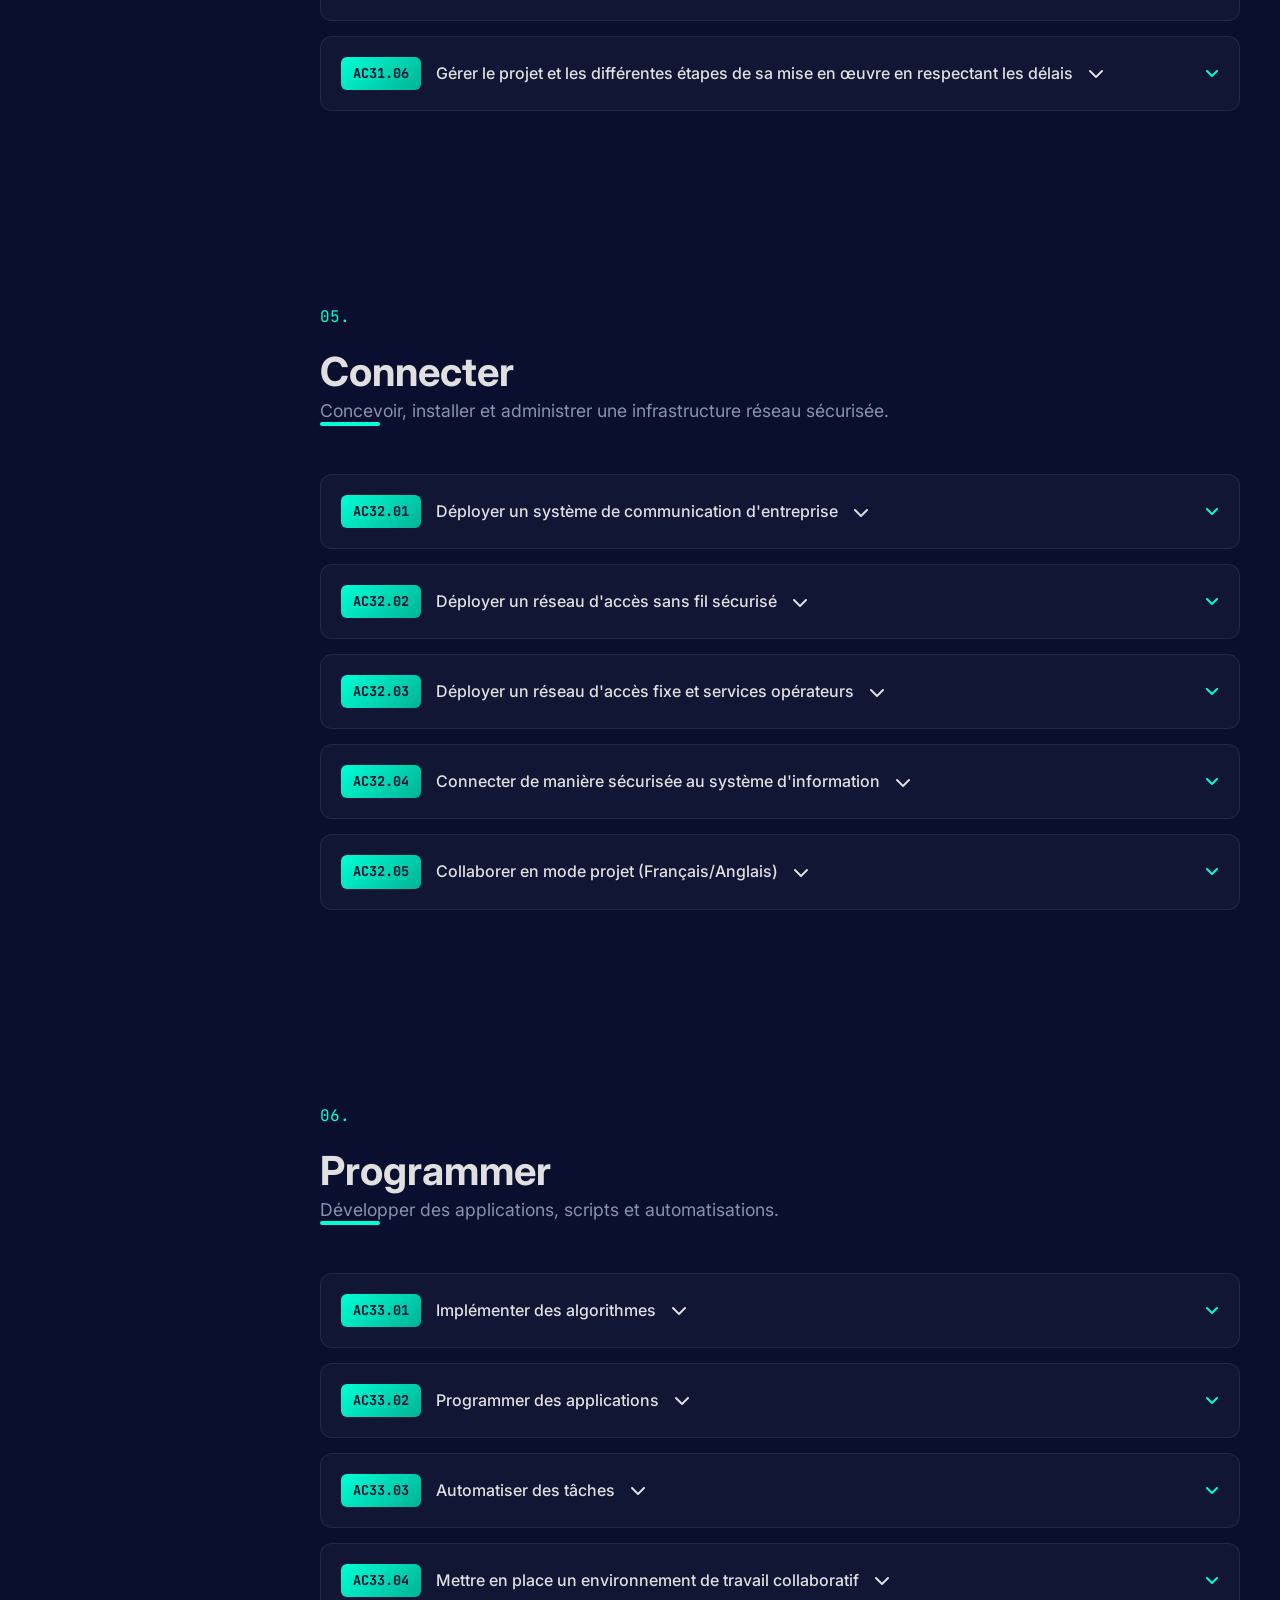
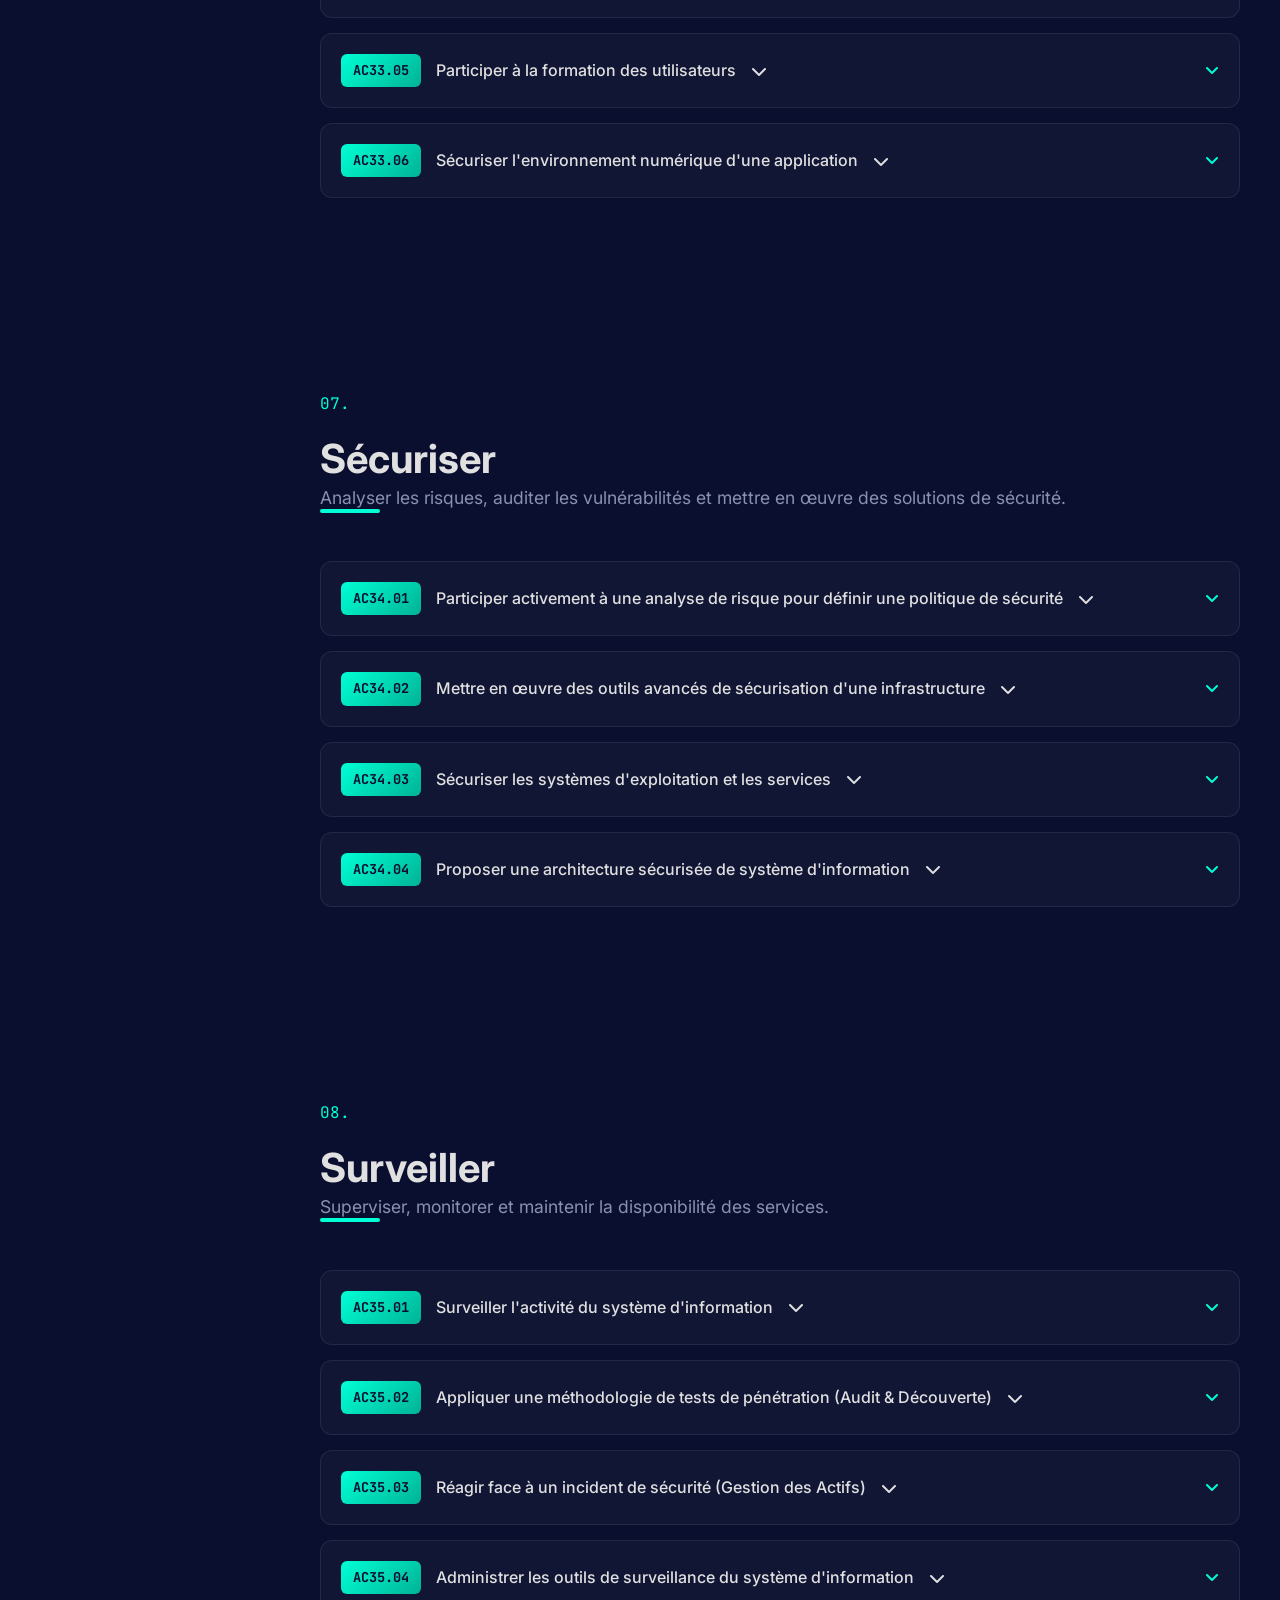
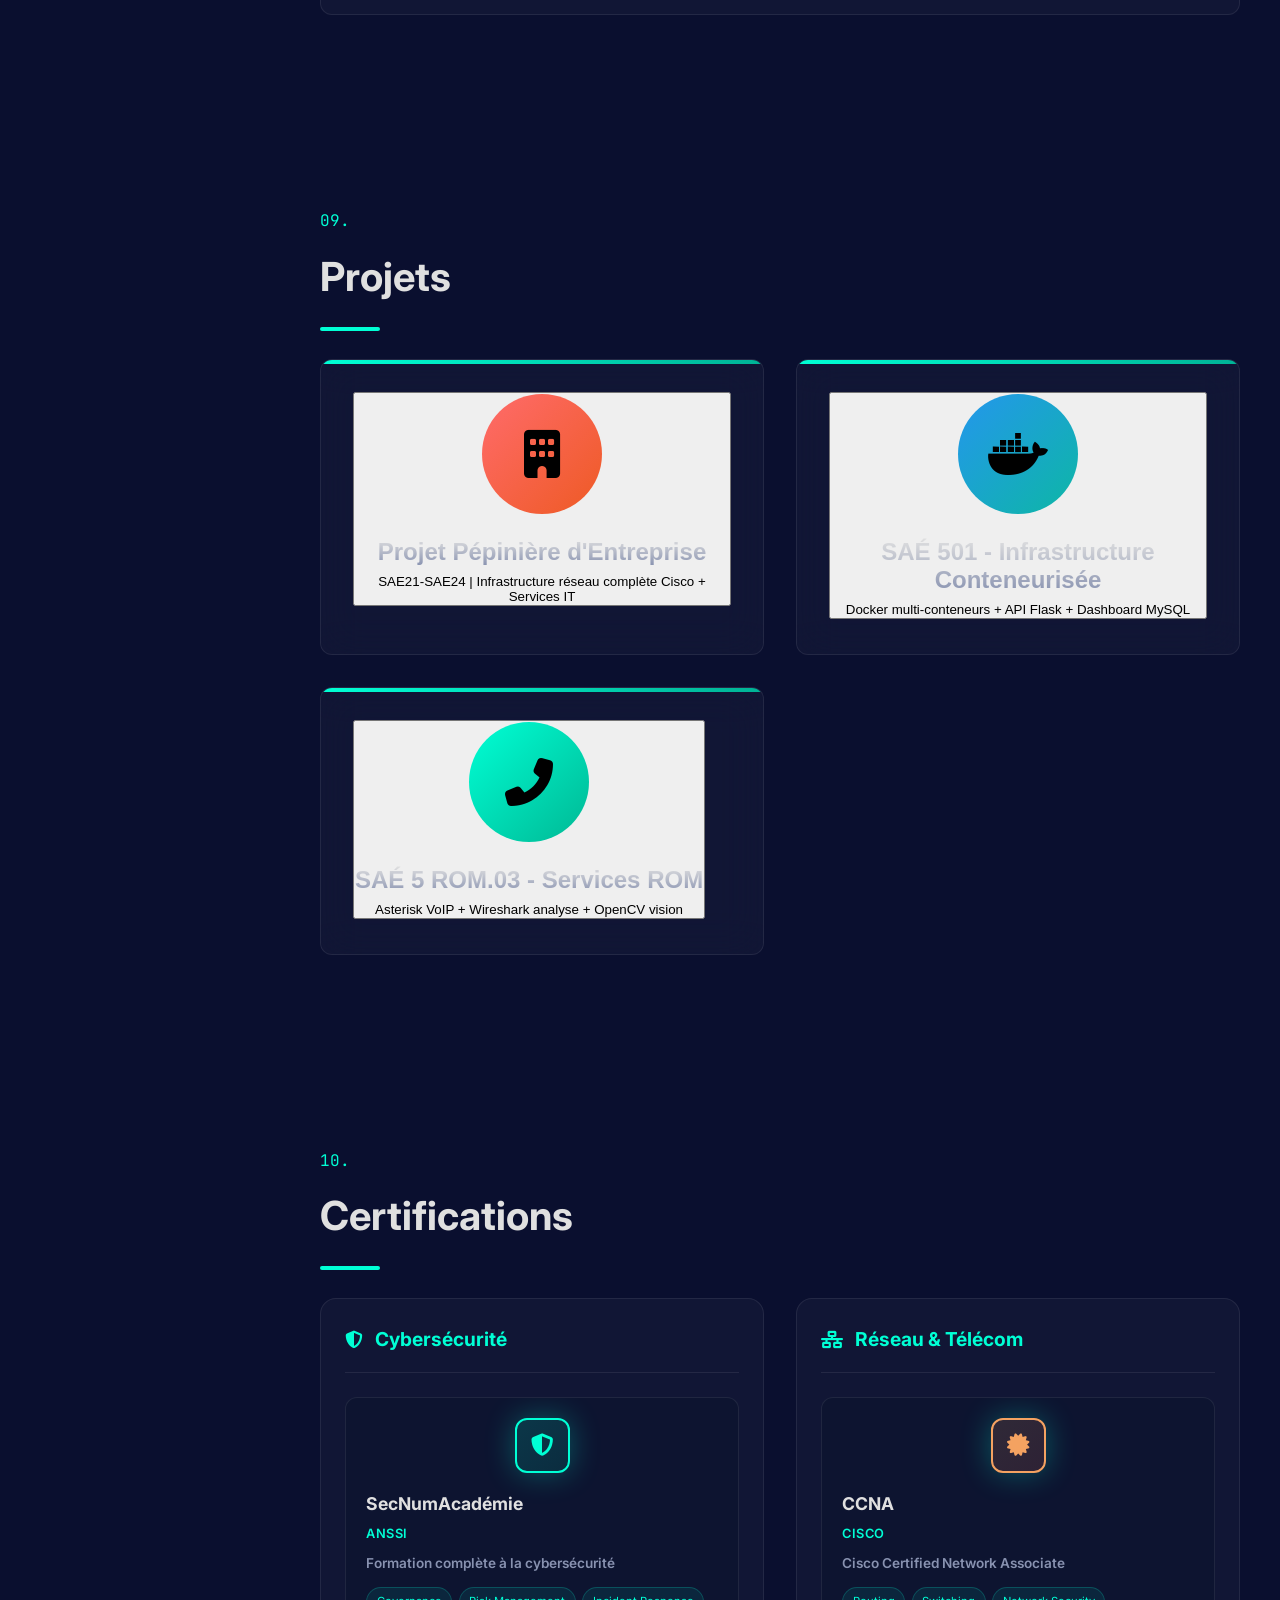
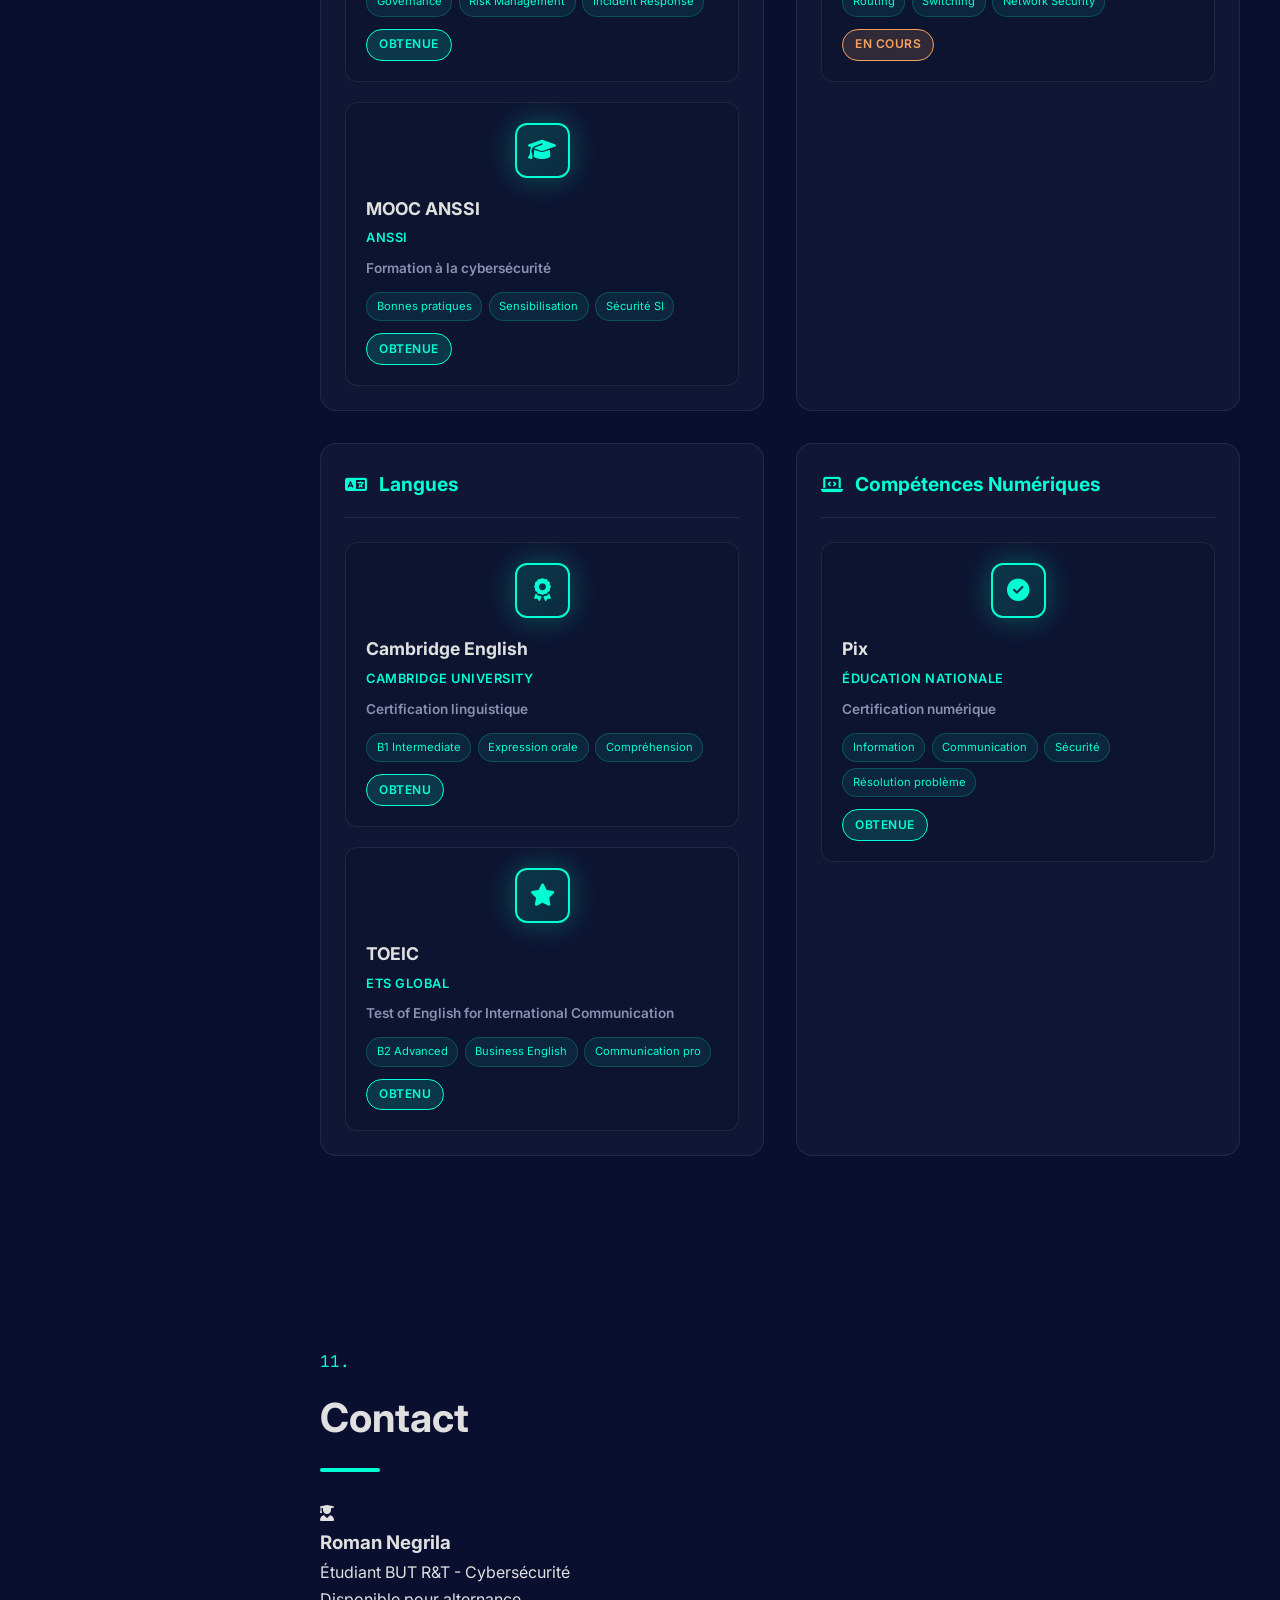
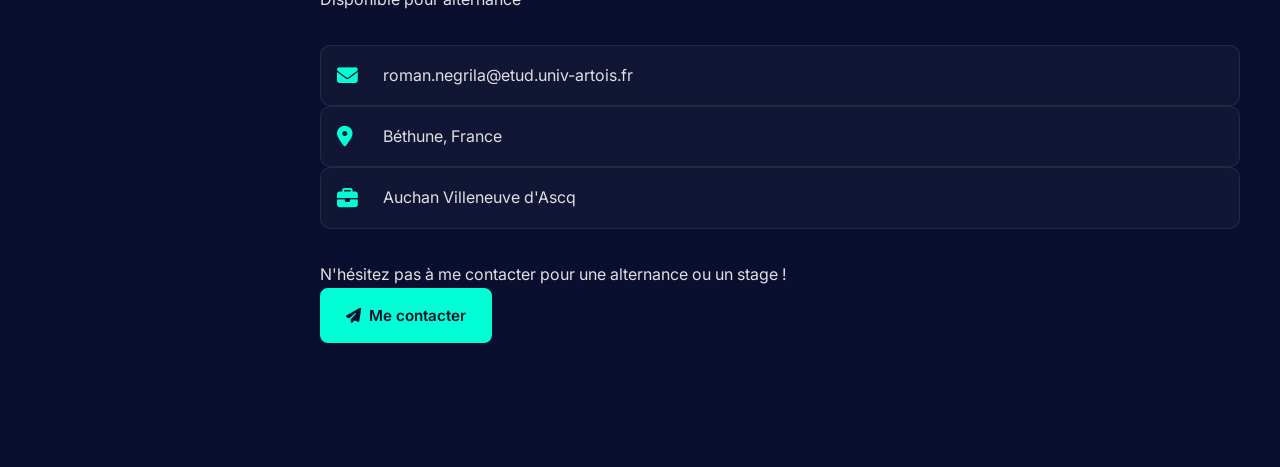
==== commit 25aaead5: "Update index.html" ====
--- a/index.html
+++ b/index.html
@@ -1,33 +1,57 @@
-
 <!DOCTYPE html>
 <html lang="fr">
 <head>
     <meta charset="UTF-8">
     <meta name="viewport" content="width=device-width, initial-scale=1.0">
     <title>Roman Negrila - Portfolio BUT R&T Cybersécurité</title>
+    
+    <!-- Meta Tags for SEO and Social Sharing -->
+    <meta name="description" content="Portfolio de Roman Negrila, étudiant en BUT Réseaux & Télécommunications parcours Cybersécurité. Découvrez mes projets, compétences et certifications.">
+    <meta name="keywords" content="Roman Negrila, Portfolio, BUT R&T, Cybersécurité, Réseaux, Alternance, IUT Béthune, Projets, Compétences">
+    <meta name="author" content="Roman Negrila">
+    
+    <!-- Open Graph / Facebook -->
+    <meta property="og:type" content="website">
+    <meta property="og:url" content="URL_DE_VOTRE_PORTEFOLIO"> <!-- REMPLACER AVEC L'URL RÉELLE -->
+    <meta property="og:title" content="Roman Negrila - Portfolio BUT R&T Cybersécurité">
+    <meta property="og:description" content="Découvrez le parcours, les projets et les compétences de Roman Negrila en cybersécurité et réseaux.">
+    <meta property="og:image" content="URL_IMAGE_APERÇU"> <!-- REMPLACER AVEC L'URL D'UNE IMAGE PERTINENTE -->
+    
+    <!-- Twitter -->
+    <meta property="twitter:card" content="summary_large_image">
+    <meta property="twitter:url" content="URL_DE_VOTRE_PORTEFOLIO"> <!-- REMPLACER AVEC L'URL RÉELLE -->
+    <meta property="twitter:title" content="Roman Negrila - Portfolio BUT R&T Cybersécurité">
+    <meta property="twitter:description" content="Découvrez le parcours, les projets et les compétences de Roman Negrila en cybersécurité et réseaux.">
+    <meta property="twitter:image" content="URL_IMAGE_APERÇU"> <!-- REMPLACER AVEC L'URL D'UNE IMAGE PERTINENTE -->
+
     <link rel="preconnect" href="https://fonts.googleapis.com">
     <link rel="preconnect" href="https://fonts.gstatic.com" crossorigin>
     <link href="https://fonts.googleapis.com/css2?family=Inter:wght@300;400;500;600;700;800&family=JetBrains+Mono:wght@400;500&display=swap" rel="stylesheet">
     <link rel="stylesheet" href="https://cdnjs.cloudflare.com/ajax/libs/font-awesome/6.4.0/css/all.min.css">
     <link rel="stylesheet" href="css/style.css">
-    <link rel="manifest" href="../manifest.json">
+    <link rel="manifest" href="manifest.json">
     <meta name="theme-color" content="#0a0f2f" />
 </head>
 <body data-theme="dark">
     <div id="progress-bar"></div>
     
     <!-- Lightbox pour les images -->
-    <div id="lightbox" onclick="closeLightbox()">
-        <span id="lightbox-close">&times;</span>
+    <div id="lightbox" role="dialog" aria-modal="true" aria-hidden="true" aria-labelledby="lightbox-caption-title">
+        <button id="lightbox-close" aria-label="Fermer l'image agrandie">&times;</button>
         <img id="lightbox-img" src="" alt="Image agrandie">
-        <div id="lightbox-caption"></div>
+        <div id="lightbox-caption" role="heading" aria-level="2"></div>
     </div>
     
     <aside class="sidebar">
         <div class="sidebar-header">
-            <h1 class="logo">
-                <span class="logo-bracket"><</span>Roman<span class="logo-slash">/</span>Negrila<span class="logo-bracket">></span>
-            </h1>
+            <a href="#accueil" class="logo-link" aria-label="Retour à l'accueil">
+                <h1 class="logo">
+                    <span class="logo-bracket">&lt;</span>Roman<span class="logo-slash">/</span>Negrila<span class="logo-bracket">></span>
+                </h1>
+            </a>
+            <button id="sidebar-toggle" aria-label="Ouvrir/Fermer le menu latéral">
+                <i class="fas fa-bars"></i>
+            </button>
         </div>
         
         <nav class="sidebar-nav">
@@ -80,8 +104,7 @@
             <a href="#contact" class="sidebar-link">
                 <i class="fas fa-envelope"></i>
                 <span>Contact</span>
-            </a>
-        </nav>
+            </a>        </nav>
         
         <div class="sidebar-footer">
             <button id="theme-toggle" aria-label="Changer le thème">
@@ -90,32 +113,37 @@
         </div>
     </aside>
 
-<main class="main-content">
-    <!-- Project Modal -->
-    <div id="project-modal" class="project-modal">
-        <div class="project-modal-content">
-            <span class="modal-close">&times;</span>
-            <div id="modal-body"></div>
+    <main class="main-content">
+        <!-- Project Modal -->
+        <div id="project-modal" class="project-modal" role="dialog" aria-modal="true" aria-hidden="true" aria-labelledby="modal-project-title">
+            <div class="project-modal-content">
+                <button class="modal-close" aria-label="Fermer la fenêtre du projet">&times;</button>
+                <div id="modal-body">
+                    <h4 id="modal-project-title"></h4>
+                    <div id="modal-project-description"></div>
+                    <div class="project-tech-modal"></div>
+                </div>
+            </div>
         </div>
-    </div>
+
         <!-- 01. ACCUEIL -->
         <section id="accueil" class="hero-section">
             <div class="hero-content">
                 <div class="hero-badge">
-                    <span class="pulse"></span>
+                    <span class="pulse" aria-hidden="true"></span>
                     En recherche d'alternance
                 </div>
                 <h2>Étudiant en <span class="highlight">BUT Réseaux & Télécommunications</span></h2>
                 <h3>Parcours <span class="accent-text">Cybersécurité</span></h3>
                 <p class="typing-container">
-                    <span class="typing"></span><span class="cursor">|</span>
+                    <span class="typing" aria-live="polite" aria-atomic="true"></span><span class="cursor" aria-hidden="true">|</span>
                 </p>
                 <div class="hero-buttons">
                     <a href="#projets" class="btn btn-primary">
-                        <i class="fas fa-eye"></i> Voir mes projets
+                        <i class="fas fa-eye" aria-hidden="true"></i> Voir mes projets
                     </a>
                     <a href="#contact" class="btn btn-outline">
-                        <i class="fas fa-paper-plane"></i> Me contacter
+                        <i class="fas fa-paper-plane" aria-hidden="true"></i> Me contacter
                     </a>
                 </div>
             </div>
@@ -141,10 +169,7 @@
 moi = <span class="token class">Etudiant</span>()</code></pre>
                 </div>
             </div>
-        </section>
-
-        <!-- 02. À PROPOS -->
-        <section id="a-propos">
+        </section>section id="a-propos">
             <div class="section-header">
                 <span class="section-tag">02.</span>
                 <h2>À Propos de Moi</h2>
@@ -155,27 +180,26 @@
                 <p>Ce qui me passionne dans la cybersécurité, c'est la course constante entre les attaquants et les défenseurs. Comprendre comment fonctionnent les vulnérabilités pour mieux sécuriser les systèmes, c'est un domaine qui me stimule au quotidien.</p>
                 <div class="about-info-cards">
                     <div class="info-card">
-                        <i class="fas fa-briefcase"></i>
+                        <i class="fas fa-briefcase" aria-hidden="true"></i>
                         <div>
                             <strong>Alternance</strong>
                             <span>Auchan Villeneuve d'Ascq</span>
                         </div>
                     </div>
                     <div class="info-card">
-                        <i class="fas fa-car"></i>
+                        <i class="fas fa-car" aria-hidden="true"></i>
                         <div>
                             <strong>Permis B</strong>
                             <span>Véhiculé</span>
                         </div>
                     </div>
                     <div class="info-card">
-                        <i class="fas fa-language"></i>
+                        <i class="fas fa-language" aria-hidden="true"></i>
                         <div>
                             <strong>Anglais B2</strong>
                             <span>Classe Euro</span>
                         </div>
-                    </div>
-                </div>
+                    </div>                </div>
             </div>
         </section>
 
@@ -190,9 +214,8 @@
                     <div class="timeline-marker"></div>
                     <div class="timeline-content">
                         <span class="timeline-date">2022 - 2026</span>
-                        <h3>BUT Réseaux & Télécommunications</h3>
-                        <h4>Parcours Cybersécurité</h4>
-                        <p class="timeline-location"><i class="fas fa-map-marker-alt"></i> IUT de Béthune, Université d'Artois</p>
+                        <h3>BUT Réseaux & Télécommunications</h3>                        <h4>Parcours Cybersécurité</h4>
+                        <p class="timeline-location"><i class="fas fa-map-marker-alt" aria-hidden="true"></i> IUT de Béthune, Université d'Artois</p>
                         <ul class="timeline-details">
                             <li>Architecture et administration des réseaux</li>
                             <li>Sécurité des systèmes et des données</li>
@@ -207,14 +230,13 @@
                         <span class="timeline-date">2021 - 2022</span>
                         <h3>Baccalauréat Général</h3>
                         <h4>Spécialités : Mathématiques • NSI</h4>
-                        <p class="timeline-location"><i class="fas fa-map-marker-alt"></i> Lycée de l'Europe, Béthune</p>
+                        <p class="timeline-location"><i class="fas fa-map-marker-alt" aria-hidden="true"></i> Lycée de l'Europe, Béthune</p>
                         <ul class="timeline-details">
                             <li>Classe EURO Anglais</li>
                         </ul>
                     </div>
                 </div>
-            </div>
-        </section>
+            </div>        </section>
 
         <!-- 04. ADMINISTRER (full from pages/administrer.html) -->
         <section id="administrer">
@@ -229,13 +251,15 @@
                     <summary>
                         <span class="ac-code">AC31.01</span>
                         <span class="ac-title">Concevoir un projet de réseau informatique d'une entreprise en intégrant les problématiques de haute disponibilité, de QoS, de sécurité et de supervision</span>
+                        <i class="fas fa-chevron-down ac-toggle-icon" aria-hidden="true"></i>
                     </summary>
                     <div class="ac-content">
                         <p>Lors du projet <strong>Pépinière d'Entreprise</strong> (SAE21/SAE24), j'ai conçu une infrastructure réseau complète pour une société de pépinière d'entreprises. Ce projet a nécessité la conception d'un réseau sécurisé avec plusieurs services (administration, production, IT) séparés par des VLANs. J'ai intégré les notions de haute disponibilité avec la redondance des équipements, configuré la QoS pour prioriser le trafic voix sur IP, et mis en place une architecture sécurisée avec pare-feu et filtrage.</p>
                         
-                        <div class="ac-image">
-                            <img src="../assets/images/image1.png" alt="Architecture réseau" onerror="this.style.display='none'"/>
-                        </div>
+                        <figure>
+                            <img src="assets/images/image1.png" alt="Architecture réseau du projet Pépinière d'entreprise" class="skill-img" loading="lazy" data-lightbox-caption="Architecture réseau du projet Pépinière d'entreprise"/>
+                            <figcaption>Architecture réseau du projet Pépinière d'entreprise</figcaption>
+                        </figure>
                         
                         <h4>Architecture conçue</h4>
                         <ul>
@@ -266,10 +290,10 @@
                     <summary>
                         <span class="ac-code">AC31.02</span>
                         <span class="ac-title">Réaliser la documentation technique de ce projet</span>
-                    </summary>
-                    <div class="ac-content">
-                        <p>Dans le cadre du Projet Pépinière, j'ai rédigé une documentation technique complète permettant la reproductibilité de l'infrastructure.</p>
-                        
+                        <i class="fas fa-chevron-down ac-toggle-icon" aria-hidden="true"></i>
+                    </summary>
+                    <div class="ac-content">
+                        <p>Dans le cadre du Projet Pépinière, j'ai rédigé une documentation technique complète permettant la reproductibilité de l'infrastructure.</p>                        
                         <h4>Documentation réalisée</h4>
                         <ul>
                             <li>Configuration routeur Cisco (NAT, ACL, DHCP, VLAN, QoS)</li>
@@ -279,7 +303,7 @@
                         </ul>
 
                         <h4>Exemple de configuration Routeur</h4>
-                        <pre><code>! Configuration des VLANs
+                        <pre><code class="language-cisco">! Configuration des VLANs
 interface Vlan10
  description Administration
  ip address 192.168.10.1 255.255.255.0
@@ -301,6 +325,7 @@
                     <summary>
                         <span class="ac-code">AC31.03</span>
                         <span class="ac-title">Réaliser une maquette de démonstration du projet</span>
+                        <i class="fas fa-chevron-down ac-toggle-icon" aria-hidden="true"></i>
                     </summary>
                     <div class="ac-content">
                         <p>J'ai réalisé une maquette fonctionnelle complète du projet Pépinière permettant de démontrer la faisabilité technique devant le jury.</p>
@@ -327,6 +352,7 @@
                     <summary>
                         <span class="ac-code">AC31.04</span>
                         <span class="ac-title">Défendre et argumenter un projet</span>
+                        <i class="fas fa-chevron-down ac-toggle-icon" aria-hidden="true"></i>
                     </summary>
                     <div class="ac-content">
                         <p>Lors des soutenances de projets (Pépinière, SAE 501, SAE 503), j'ai présenté et défendu mes choix techniques devant un jury d'enseignants et de professionnels.</p>
@@ -350,6 +376,7 @@
                     <summary>
                         <span class="ac-code">AC31.05</span>
                         <span class="ac-title">Communiquer avec les acteurs du projet</span>
+                        <i class="fas fa-chevron-down ac-toggle-icon" aria-hidden="true"></i>
                     </summary>
                     <div class="ac-content">
                         <p>Au cours des projets collectifs, j'ai appris à communiquer efficacement avec les membres de l'équipe et les enseignants.</p>
@@ -380,6 +407,7 @@
                     <summary>
                         <span class="ac-code">AC31.06</span>
                         <span class="ac-title">Gérer le projet et les différentes étapes de sa mise en œuvre en respectant les délais</span>
+                        <i class="fas fa-chevron-down ac-toggle-icon" aria-hidden="true"></i>
                     </summary>
                     <div class="ac-content">
                         <p>J'ai géré des projets complets sur plusieurs semaines en respectant les délais. Le projet Pépinière s'est déroulé sur 6 jours intensifs.</p>
@@ -422,6 +450,7 @@
                     <summary>
                         <span class="ac-code">AC32.01</span>
                         <span class="ac-title">Déployer un système de communication d'entreprise</span>
+                        <i class="fas fa-chevron-down ac-toggle-icon" aria-hidden="true"></i>
                     </summary>
                     <div class="ac-content">
                         <div class="but3-reflex">
@@ -463,6 +492,7 @@
                     <summary>
                         <span class="ac-code">AC32.02</span>
                         <span class="ac-title">Déployer un réseau d'accès sans fil sécurisé</span>
+                        <i class="fas fa-chevron-down ac-toggle-icon" aria-hidden="true"></i>
                     </summary>
                     <div class="ac-content">
                         <p>J'ai configuré un réseau WiFi sécurisé sur point d'accès Cisco dans le cadre du projet Pépinière.</p>
@@ -470,8 +500,7 @@
                         <h4>Configuration borne WiFi Cisco</h4>
                         <ul>
                             <li>Création du SSID "WLAN_Pepiniere"</li>
-                            <li>Configuration WPA2-Enterprise avec authentification RADIUS</li>
-                            <li>Sécurisation en 2.4GHz et 5GHz (802.11n/ac)</li>
+                            <li>Configuration WPA2-Enterprise avec authentification RADIUS</li>                            <li>Sécurisation en 2.4GHz et 5GHz (802.11n/ac)</li>
                             <li>Configuration du chiffrement AES-256</li>
                             <li>Isolation des clients</li>
                         </ul>
@@ -495,6 +524,7 @@
                     <summary>
                         <span class="ac-code">AC32.03</span>
                         <span class="ac-title">Déployer un réseau d'accès fixe et services opérateurs</span>
+                        <i class="fas fa-chevron-down ac-toggle-icon" aria-hidden="true"></i>
                     </summary>
                     <div class="ac-content">
                         <p>J'ai déployé une infrastructure réseau complète avec routeur et switch Cisco pour le projet Pépinière.</p>
@@ -514,7 +544,7 @@
                         </ul>
 
                         <h4>Configuration routeur</h4>
-                        <pre><code>! Interfaces VLAN
+                        <pre><code class="language-cisco">! Interfaces VLAN
 interface Vlan10
  description Administration
  ip address 192.168.10.1 255.255.255.0
@@ -537,6 +567,7 @@
                     <summary>
                         <span class="ac-code">AC32.04</span>
                         <span class="ac-title">Connecter de manière sécurisée au système d'information</span>
+                        <i class="fas fa-chevron-down ac-toggle-icon" aria-hidden="true"></i>
                     </summary>
                     <div class="ac-content">
                         <p>J'ai sécurisé l'accès au système d'information avec plusieurs couches de protection.</p>
@@ -571,6 +602,7 @@
                     <summary>
                         <span class="ac-code">AC32.05</span>
                         <span class="ac-title">Collaborer en mode projet (Français/Anglais)</span>
+                        <i class="fas fa-chevron-down ac-toggle-icon" aria-hidden="true"></i>
                     </summary>
                     <div class="ac-content">
                         <p>J'ai travaillé en équipe de 5 personnes sur le projet Pépinière, avec une répartition claire des tâches.</p>
@@ -614,6 +646,7 @@
                     <summary>
                         <span class="ac-code">AC33.01</span>
                         <span class="ac-title">Implémenter des algorithmes</span>
+                        <i class="fas fa-chevron-down ac-toggle-icon" aria-hidden="true"></i>
                     </summary>
                     <div class="ac-content">
                         <div class="but3-reflex">
@@ -638,15 +671,14 @@
                         </div>
                         
                         <h4>Traces techniques</h4>
-                        <pre><code>import cv2
+                        <pre><code class="language-python">import cv2
 from pyzbar.pyzbar import decode
 
 class QRCodeScanner:
     def __init__(self, rtsp_url):
         self.rtsp_url = rtsp_url
         
-    def process_frame(self, frame):
-        gray = cv2.cvtColor(frame, cv2.COLOR_BGR2GRAY)
+    def process_frame(self, frame):        gray = cv2.cvtColor(frame, cv2.COLOR_BGR2GRAY)
         qrcodes = decode(gray)
         for qrcode in qrcodes:
             data = qrcode.data.decode('utf-8')
@@ -666,6 +698,7 @@
                     <summary>
                         <span class="ac-code">AC33.02</span>
                         <span class="ac-title">Programmer des applications</span>
+                        <i class="fas fa-chevron-down ac-toggle-icon" aria-hidden="true"></i>
                     </summary>
                     <div class="ac-content">
                         <p>J'ai développé des applications web complètes avec Flask et des interfaces de gestion.</p>
@@ -700,6 +733,7 @@
                     <summary>
                         <span class="ac-code">AC33.03</span>
                         <span class="ac-title">Automatiser des tâches</span>
+                        <i class="fas fa-chevron-down ac-toggle-icon" aria-hidden="true"></i>
                     </summary>
                     <div class="ac-content">
                         <p>J'ai automatisé plusieurs tâches système avec des scripts.</p>
@@ -715,12 +749,8 @@
                         </ul>
 
                         <h4>Script Monitoring Ping</h4>
-                        <pre><code>from ping3 import ping
-from flask import Flask
-
-MACHINES = {
-    "Routeur": "192.168.10.1",
-    "Serveur Web": "192.168.10.9"
+                        <pre><code class="language-python">from ping3 import ping
+from flask import Flask "192.168.10.9"
 }
 
 def check_machine(name, ip):
@@ -742,6 +772,7 @@
                     <summary>
                         <span class="ac-code">AC33.04</span>
                         <span class="ac-title">Mettre en place un environnement de travail collaboratif</span>
+                        <i class="fas fa-chevron-down ac-toggle-icon" aria-hidden="true"></i>
                     </summary>
                     <div class="ac-content">
                         <p>J'ai configuré des environnements de développement collaboratifs avec Docker et Git.</p>
@@ -759,11 +790,10 @@
                             <li>Git pour le suivi des modifications</li>
                             <li>Dépôts partagés (GitHub)</li>
                             <li>Branches: main, develop, feature/*</li>
-                            <li>Merge requests pour les code reviews</li>
-                        </ul>
+                            <li>Merge requests pour les code reviews</li>                        </ul>
 
                         <h4>docker-compose.yml</h4>
-                        <pre><code>version: '3.8'
+                        <pre><code class="language-yaml">version: '3.8'
 services:
   web:
     build: ./app
@@ -785,6 +815,7 @@
                     <summary>
                         <span class="ac-code">AC33.05</span>
                         <span class="ac-title">Participer à la formation des utilisateurs</span>
+                        <i class="fas fa-chevron-down ac-toggle-icon" aria-hidden="true"></i>
                     </summary>
                     <div class="ac-content">
                         <p>J'ai créé des documentations et des interfaces utilisateur pour faciliter la prise en main des systèmes.</p>
@@ -817,6 +848,7 @@
                     <summary>
                         <span class="ac-code">AC33.06</span>
                         <span class="ac-title">Sécuriser l'environnement numérique d'une application</span>
+                        <i class="fas fa-chevron-down ac-toggle-icon" aria-hidden="true"></i>
                     </summary>
                     <div class="ac-content">
                         <p>J'ai implémenté plusieurs mesures de sécurité dans les applications développées.</p>
@@ -861,6 +893,7 @@
                     <summary>
                         <span class="ac-code">AC34.01</span>
                         <span class="ac-title">Participer activement à une analyse de risque pour définir une politique de sécurité</span>
+                        <i class="fas fa-chevron-down ac-toggle-icon" aria-hidden="true"></i>
                     </summary>
                     <div class="ac-content">
                         <div class="but3-reflex">
@@ -903,6 +936,7 @@
                     <summary>
                         <span class="ac-code">AC34.02</span>
                         <span class="ac-title">Mettre en œuvre des outils avancés de sécurisation d'une infrastructure</span>
+                        <i class="fas fa-chevron-down ac-toggle-icon" aria-hidden="true"></i>
                     </summary>
                     <div class="ac-content">
                         <p>J'ai configuré plusieurs outils de sécurité pour protéger l'infrastructure réseau.</p>
@@ -927,8 +961,7 @@
                             <li>Hachage bcrypt</li>
                             <li>Mots de passe forts</li>
                             <li>Politique de rotation</li>
-                        </ul>
-                        
+                        </ul>                        
                         <div class="ac-skills">
                             <span class="skill-tag">Firewall</span>
                             <span class="skill-tag">ACL</span>
@@ -941,6 +974,7 @@
                     <summary>
                         <span class="ac-code">AC34.03</span>
                         <span class="ac-title">Sécuriser les systèmes d'exploitation et les services</span>
+                        <i class="fas fa-chevron-down ac-toggle-icon" aria-hidden="true"></i>
                     </summary>
                     <div class="ac-content">
                         <p>J'ai sécurisé les différents systèmes d'exploitation et services déployés.</p>
@@ -983,6 +1017,7 @@
                     <summary>
                         <span class="ac-code">AC34.04</span>
                         <span class="ac-title">Proposer une architecture sécurisée de système d'information</span>
+                        <i class="fas fa-chevron-down ac-toggle-icon" aria-hidden="true"></i>
                     </summary>
                     <div class="ac-content">
                         <p>J'ai proposé et mis en œuvre une architecture sécurisée pour le Projet Pépinière.</p>
@@ -1013,8 +1048,7 @@
                         <div class="ac-skills">
                             <span class="skill-tag">Architecture</span>
                             <span class="skill-tag">DMZ</span>
-                            <span class="skill-tag">Conformité</span>
-                            <span class="skill-tag">ANSSI</span>
+                            <span class="skill-tag">Conformité</span>                            <span class="skill-tag">ANSSI</span>
                         </div>
                     </div>
                 </details>
@@ -1033,6 +1067,7 @@
                     <summary>
                         <span class="ac-code">AC35.01</span>
                         <span class="ac-title">Surveiller l'activité du système d'information</span>
+                        <i class="fas fa-chevron-down ac-toggle-icon" aria-hidden="true"></i>
                     </summary>
                     <div class="ac-content">
                         <div class="but3-reflex">
@@ -1075,6 +1110,7 @@
                     <summary>
                         <span class="ac-code">AC35.02</span>
                         <span class="ac-title">Appliquer une méthodologie de tests de pénétration (Audit &amp; Découverte)</span>
+                        <i class="fas fa-chevron-down ac-toggle-icon" aria-hidden="true"></i>
                     </summary>
                     <div class="ac-content">
                         <p>J'ai réalisé des analyses de sécurité avec Wireshark et des tests de pénétration basiques.</p>
@@ -1108,6 +1144,7 @@
                     <summary>
                         <span class="ac-code">AC35.03</span>
                         <span class="ac-title">Réagir face à un incident de sécurité (Gestion des Actifs)</span>
+                        <i class="fas fa-chevron-down ac-toggle-icon" aria-hidden="true"></i>
                     </summary>
                     <div class="ac-content">
                         <p>J'ai été sensibilisé à la gestion des incidents de sécurité et à la gestion des actifs.</p>
@@ -1151,6 +1188,7 @@
                     <summary>
                         <span class="ac-code">AC35.04</span>
                         <span class="ac-title">Administrer les outils de surveillance du système d'information</span>
+                        <i class="fas fa-chevron-down ac-toggle-icon" aria-hidden="true"></i>
                     </summary>
                     <div class="ac-content">
                         <p>J'ai administré plusieurs outils de surveillance au cours de mes projets.</p>
@@ -1196,101 +1234,39 @@
                 <h2>Projets</h2>
             </div>
             <div class="projects-grid">
-<details class="project-card" onclick="openProjectModal('Projet Pépinière d\'Entreprise', `
-        <h4>Réseau & Services PME (6 jours intensifs)</h4>
-        <p><strong>Objectif:</strong> Concevoir/déployer infrastructure pour pépinière d'entreprises (VLANs, ToIP, AD, Web).</p>
-        <h5>Tech Stack</h5>
-        <ul>
-            <li><strong>Cisco C927/2960:</strong> Routage inter-VLAN, QoS VoIP, ACL/NAT</li>
-            <li><strong>Windows Server 2019:</strong> AD DS, DNS, DHCP</li>
-            <li><strong>Asterisk:</strong> PBX SIP (10 extensions, trunk inter-serveurs)</li>
-            <li><strong>Docker:</strong> Apache/Nginx/TFTP + Caméra IP Vivotek + OpenCV QR</li>
-        </ul>
-        <pre><code>! Exemple VLAN Cisco
-interface Vlan10
- ip address 192.168.10.1 255.255.255.0</code></pre>
-        <div class="project-tech">
-            <span>Cisco</span><span>Windows Server</span><span>Asterisk</span><span>Docker</span>
-        </div>
-        <p><strong>Résultat:</strong> Note 16/20 jury. Infrastructure 100% fonctionnelle + doc 30p.</p>
-    `)">
-                    <summary style="cursor:pointer;">
+                <article class="project-card" data-project-id="pepiniere">
+                    <button class="project-card-button" aria-label="Voir les détails du projet Pépinière d'Entreprise">
                         <div class="project-icon" style="background: linear-gradient(135deg, #ff6b6b, #ee5a24);">
-                            <i class="fas fa-building"></i>
+                            <i class="fas fa-building" aria-hidden="true"></i>
                         </div>
                         <div class="project-info">
                             <h3>Projet Pépinière d'Entreprise</h3>
                             <p>SAE21-SAE24 | Infrastructure réseau complète Cisco + Services IT</p>
-                        </div>
-                    </summary>
-                </details>
-
-                <details class="project-card">
-                    <summary>
-                        <div class="project-icon" style="background: linear-gradient(135deg, #2496ed, #0db7a5);">
-                            <i class="fab fa-docker"></i>
+                        </div>                    </button>
+                </article>
+
+                <article class="project-card" data-project-id="sae501">
+                    <button class="project-card-button" aria-label="Voir les détails du projet SAÉ 501 - Infrastructure Conteneurisée">                        <div class="project-icon" style="background: linear-gradient(135deg, #2496ed, #0db7a5);">
+                            <i class="fab fa-docker" aria-hidden="true"></i>
                         </div>
                         <div class="project-info">
                             <h3>SAÉ 501 - Infrastructure Conteneurisée</h3>
                             <p>Docker multi-conteneurs + API Flask + Dashboard MySQL</p>
                         </div>
-                    </summary>
-                    <div class="project-details">
-                        <h4>DevOps TP (Flask API + Portainer)</h4>
-                        <p><strong>Objectif:</strong> Déployer stack web dynamique monitorée (12 conteneurs).</p>
-                        <h5>Tech Stack</h5>
-                        <ul>
-                            <li><strong>Docker Compose:</strong> Web (Flask), DB (MySQL8), Admin (phpMyAdmin)</li>
-                            <li><strong>Portainer:</strong> Monitoring/Deployment conteneurs</li>
-                            <li><strong>Flask API:</strong> REST JWT auth + Docker API integration</li>
-                        </ul>
-                        <pre><code>version: '3.8'
-services:
-  web:
-    build: ./app
-    ports: ["5000:5000"]
-  db:
-    image: mysql:8.0</code></pre>
-                        <div class="project-tags">
-                            <span>Docker</span><span>Flask</span><span>MySQL</span><span>Portainer</span>
-                        </div>
-                        <p><strong>Résultat:</strong> Note 17/20. Stack HA auto-monitorée.</p>
-                    </div>
-                </details>
-
-                <details class="project-card">
-                    <summary>
+                    </button>
+                </article>
+
+                <article class="project-card" data-project-id="sae5rom03">
+                    <button class="project-card-button" aria-label="Voir les détails du projet SAÉ 5 ROM.03 - Services ROM">
                         <div class="project-icon" style="background: linear-gradient(135deg, #00ffd5, #00b894);">
-                            <i class="fas fa-phone-alt"></i>
+                            <i class="fas fa-phone-alt" aria-hidden="true"></i>
                         </div>
                         <div class="project-info">
                             <h3>SAÉ 5 ROM.03 - Services ROM</h3>
                             <p>Asterisk VoIP + Wireshark analyse + OpenCV vision</p>
                         </div>
-                    </summary>
-                    <div class="project-details">
-                        <h4>Communications d'Entreprise (ToIP + Vidéo)</h4>
-                        <p><strong>Objectif:</strong> Système comm. PME (téléphonie + monitoring caméra QR).</p>
-                        <h5>Tech Stack</h5>
-                        <ul>
-                            <li><strong>Asterisk 18:</strong> 10 extensions SIP, RTSP Vivotek</li>
-                            <li><strong>OpenCV/Python:</strong> Détection QR realtime + SQLite log</li>
-                            <li><strong>Wireshark:</strong> Analyse SIP/RTP protocoles</li>
-                            <li><strong>Alpine Linux:</strong> Serveur léger Dockerisé</li>
-                        </ul>
-                        <pre><code>import cv2
-from pyzbar import decode
-
-class QRScanner:
-    def process_frame(self, frame):
-        qrcodes = decode(cv2.cvtColor(frame, cv2.COLOR_BGR2GRAY))
-        # Persist in SQLite</code></pre>
-                        <div class="project-tags">
-                            <span>Asterisk</span><span>OpenCV</span><span>Wireshark</span><span>Python</span>
-                        </div>
-                        <p><strong>Résultat:</strong> Note 15/20. Système comm. + vision IA fonctionnel.</p>
-                    </div>
-                </details>
+                    </button>
+                </article>
             </div>
         </section>
 
@@ -1303,11 +1279,11 @@
             <div class="certs-categories">
                 <!-- Sécurité -->
                 <div class="certs-category">
-                    <h3 class="category-title"><i class="fas fa-shield-alt"></i> Cybersécurité</h3>
+                    <h3 class="category-title"><i class="fas fa-shield-alt" aria-hidden="true"></i> Cybersécurité</h3>
                     <div class="certs-grid">
-                        <div class="cert-card" data-cert="secnum">
+                        <div class="cert-card">
                             <div class="cert-badge obtained">
-                                <i class="fas fa-shield-alt"></i>
+                                <i class="fas fa-shield-alt" aria-hidden="true"></i>
                             </div>
                             <div class="cert-content">
                                 <h4>SecNumAcadémie</h4>
@@ -1325,9 +1301,9 @@
                             </div>
                         </div>
                         
-                        <div class="cert-card" data-cert="mooc-anssi">
+                        <div class="cert-card">
                             <div class="cert-badge obtained">
-                                <i class="fas fa-graduation-cap"></i>
+                                <i class="fas fa-graduation-cap" aria-hidden="true"></i>
                             </div>
                             <div class="cert-content">
                                 <h4>MOOC ANSSI</h4>
@@ -1349,11 +1325,11 @@
                 
                 <!-- Réseau -->
                 <div class="certs-category">
-                    <h3 class="category-title"><i class="fas fa-network-wired"></i> Réseau &amp; Télécom</h3>
+                    <h3 class="category-title"><i class="fas fa-network-wired" aria-hidden="true"></i> Réseau &amp; Télécom</h3>
                     <div class="certs-grid">
-                        <div class="cert-card" data-cert="ccna">
+                        <div class="cert-card">
                             <div class="cert-badge in-progress">
-                                <i class="fas fa-certificate"></i>
+                                <i class="fas fa-certificate" aria-hidden="true"></i>
                             </div>
                             <div class="cert-content">
                                 <h4>CCNA</h4>
@@ -1376,14 +1352,13 @@
                         </div>
                     </div>
                 </div>
-                
-                <!-- Langues -->
+                                <!-- Langues -->
                 <div class="certs-category">
-                    <h3 class="category-title"><i class="fas fa-language"></i> Langues</h3>
+                    <h3 class="category-title"><i class="fas fa-language" aria-hidden="true"></i> Langues</h3>
                     <div class="certs-grid">
-                        <div class="cert-card" data-cert="cambridge">
+                        <div class="cert-card">
                             <div class="cert-badge obtained">
-                                <i class="fas fa-award"></i>
+                                <i class="fas fa-award" aria-hidden="true"></i>
                             </div>
                             <div class="cert-content">
                                 <h4>Cambridge English</h4>
@@ -1401,9 +1376,9 @@
                             </div>
                         </div>
                         
-                        <div class="cert-card" data-cert="toeic">
+                        <div class="cert-card">
                             <div class="cert-badge obtained">
-                                <i class="fas fa-star"></i>
+                                <i class="fas fa-star" aria-hidden="true"></i>
                             </div>
                             <div class="cert-content">
                                 <h4>TOEIC</h4>
@@ -1425,17 +1400,16 @@
                 
                 <!-- Compétences numériques -->
                 <div class="certs-category">
-                    <h3 class="category-title"><i class="fas fa-laptop-code"></i> Compétences Numériques</h3>
+                    <h3 class="category-title"><i class="fas fa-laptop-code" aria-hidden="true"></i> Compétences Numériques</h3>
                     <div class="certs-grid">
-                        <div class="cert-card" data-cert="pix">
+                        <div class="cert-card">
                             <div class="cert-badge obtained">
-                                <i class="fas fa-check-circle"></i>
+                                <i class="fas fa-check-circle" aria-hidden="true"></i>
                             </div>
                             <div class="cert-content">
                                 <h4>Pix</h4>
                                 <p class="cert-issuer">Éducation Nationale</p>
-                                <p class="cert-desc">Certification numérique</p>
-                                <div class="cert-skills">
+                                <p class="cert-desc">Certification numérique</p>                                <div class="cert-skills">
                                     <span>Information</span>
                                     <span>Communication</span>
                                     <span>Sécurité</span>
@@ -1461,45 +1435,42 @@
             <div class="contact-container">
                 <div class="contact-card">
                     <div class="contact-avatar">
-                        <i class="fas fa-user-graduate"></i>
+                        <i class="fas fa-user-graduate" aria-hidden="true"></i>
                     </div>
                     <h3>Roman Negrila</h3>
                     <p class="contact-title">Étudiant BUT R&amp;T - Cybersécurité</p>
                     <p class="contact-availability">
-                        <span class="availability-dot"></span>
+                        <span class="availability-dot" aria-hidden="true"></span>
                         Disponible pour alternance
                     </p>
                 </div>
                 
                 <div class="contact-info-grid">
                     <a href="mailto:roman.negrila@etud.univ-artois.fr" class="contact-item">
-                        <i class="fas fa-envelope"></i>
+                        <i class="fas fa-envelope" aria-hidden="true"></i>
                         <span>roman.negrila@etud.univ-artois.fr</span>
                     </a>
                     
                     <div class="contact-item">
-                        <i class="fas fa-map-marker-alt"></i>
+                        <i class="fas fa-map-marker-alt" aria-hidden="true"></i>
                         <span>Béthune, France</span>
                     </div>
                     
                     <div class="contact-item">
-                        <i class="fas fa-briefcase"></i>
+                        <i class="fas fa-briefcase" aria-hidden="true"></i>
                         <span>Auchan Villeneuve d'Ascq</span>
                     </div>
-                </div>
-                
+                </div>                
                 <div class="contact-cta">
                     <p>N'hésitez pas à me contacter pour une alternance ou un stage !</p>
                     <a href="mailto:roman.negrila@etud.univ-artois.fr" class="btn btn-primary btn-large">
-                        <i class="fas fa-paper-plane"></i> Me contacter
+                        <i class="fas fa-paper-plane" aria-hidden="true"></i> Me contacter
                     </a>
                 </div>
             </div>
         </section>
     </main>
 
-    <!-- Scripts -->
-<!-- Scripts removed - no errors -->
-<script src="js/main.js"></script>
+    <script src="js/main.js" defer></script>
 </body>
 </html>
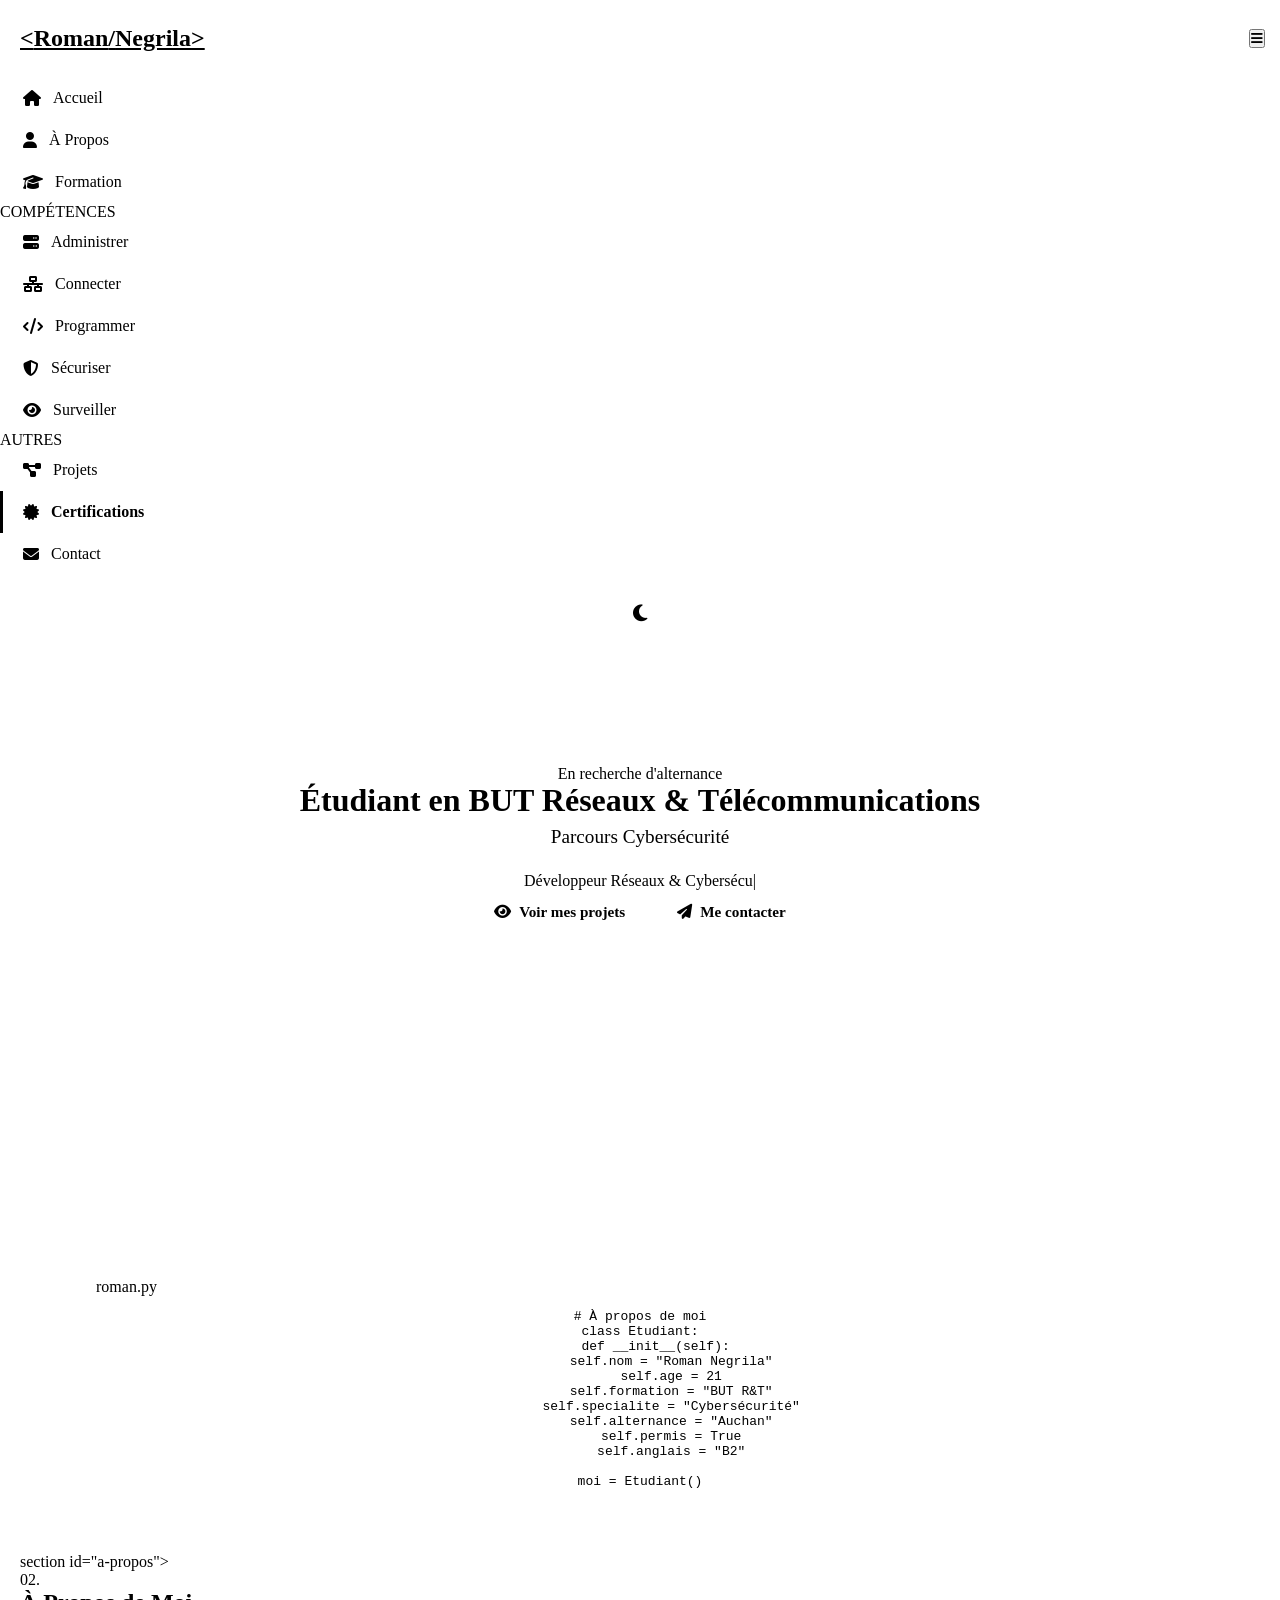
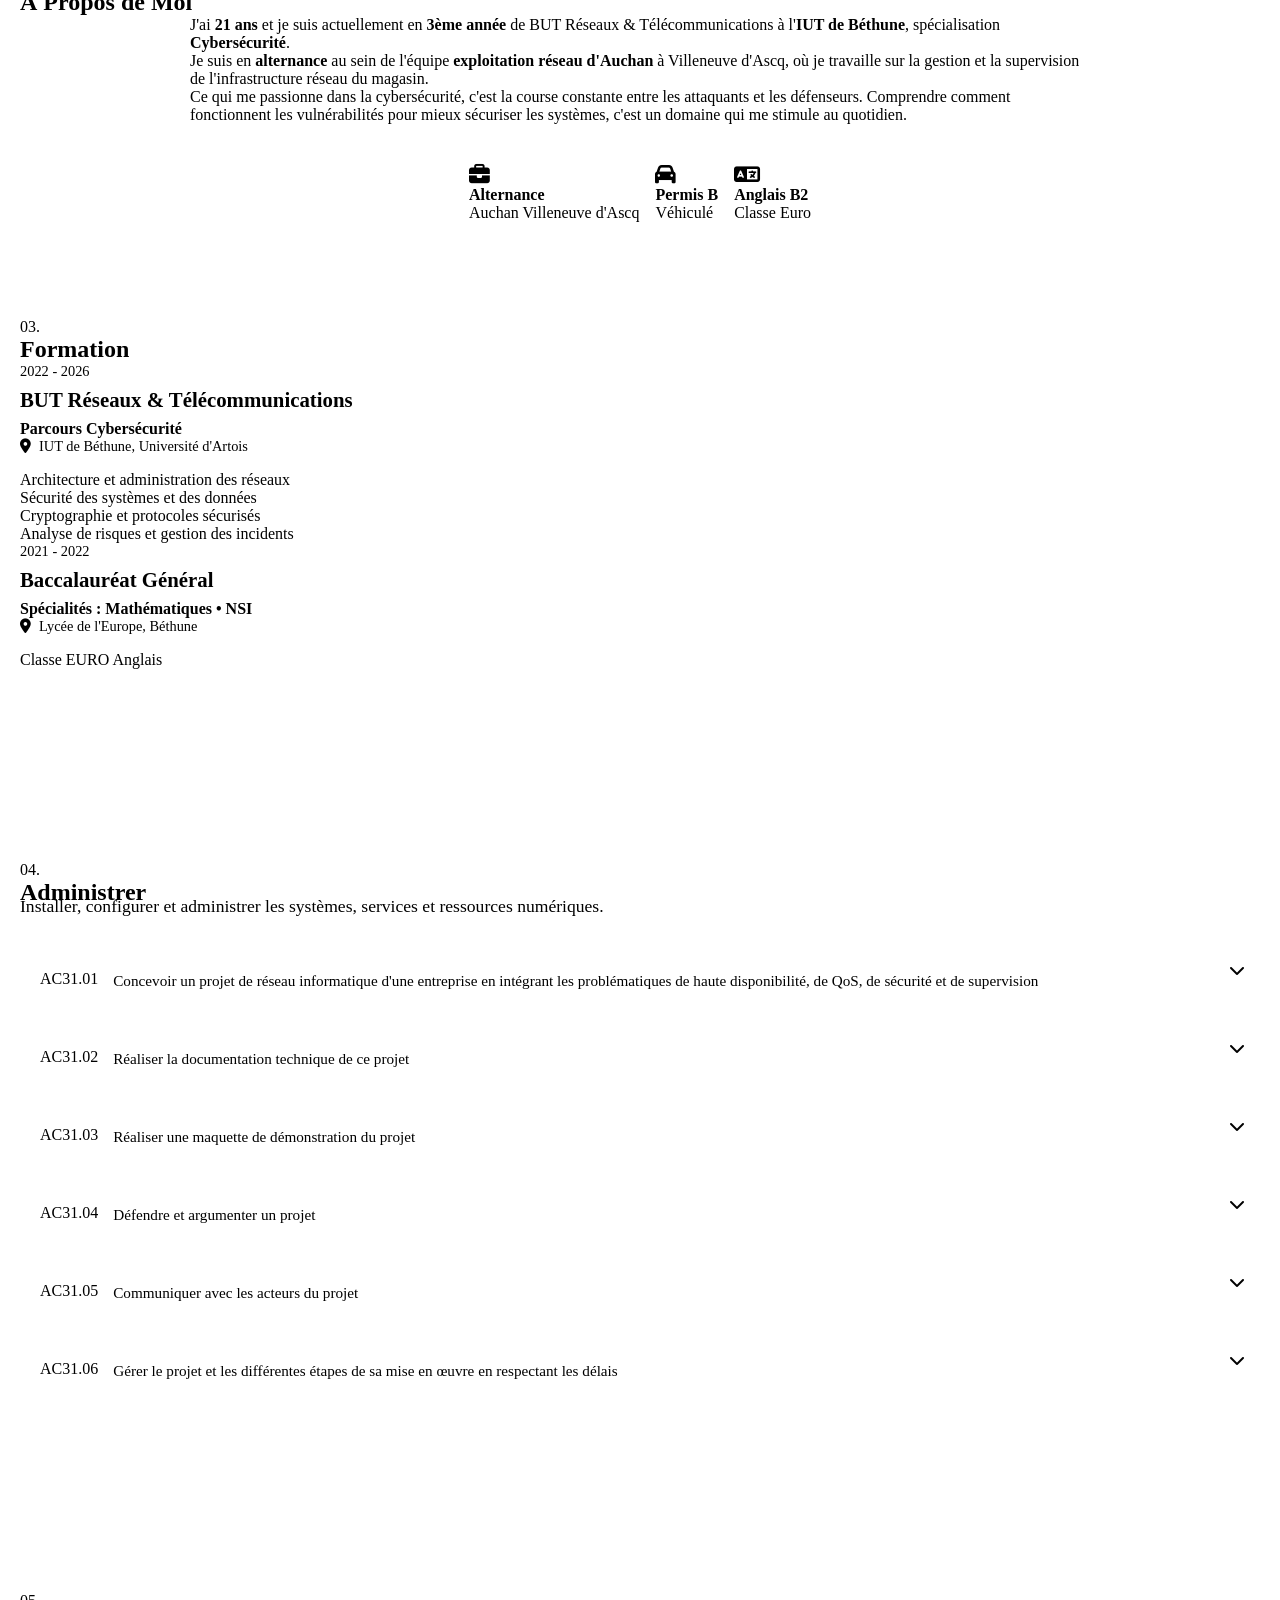
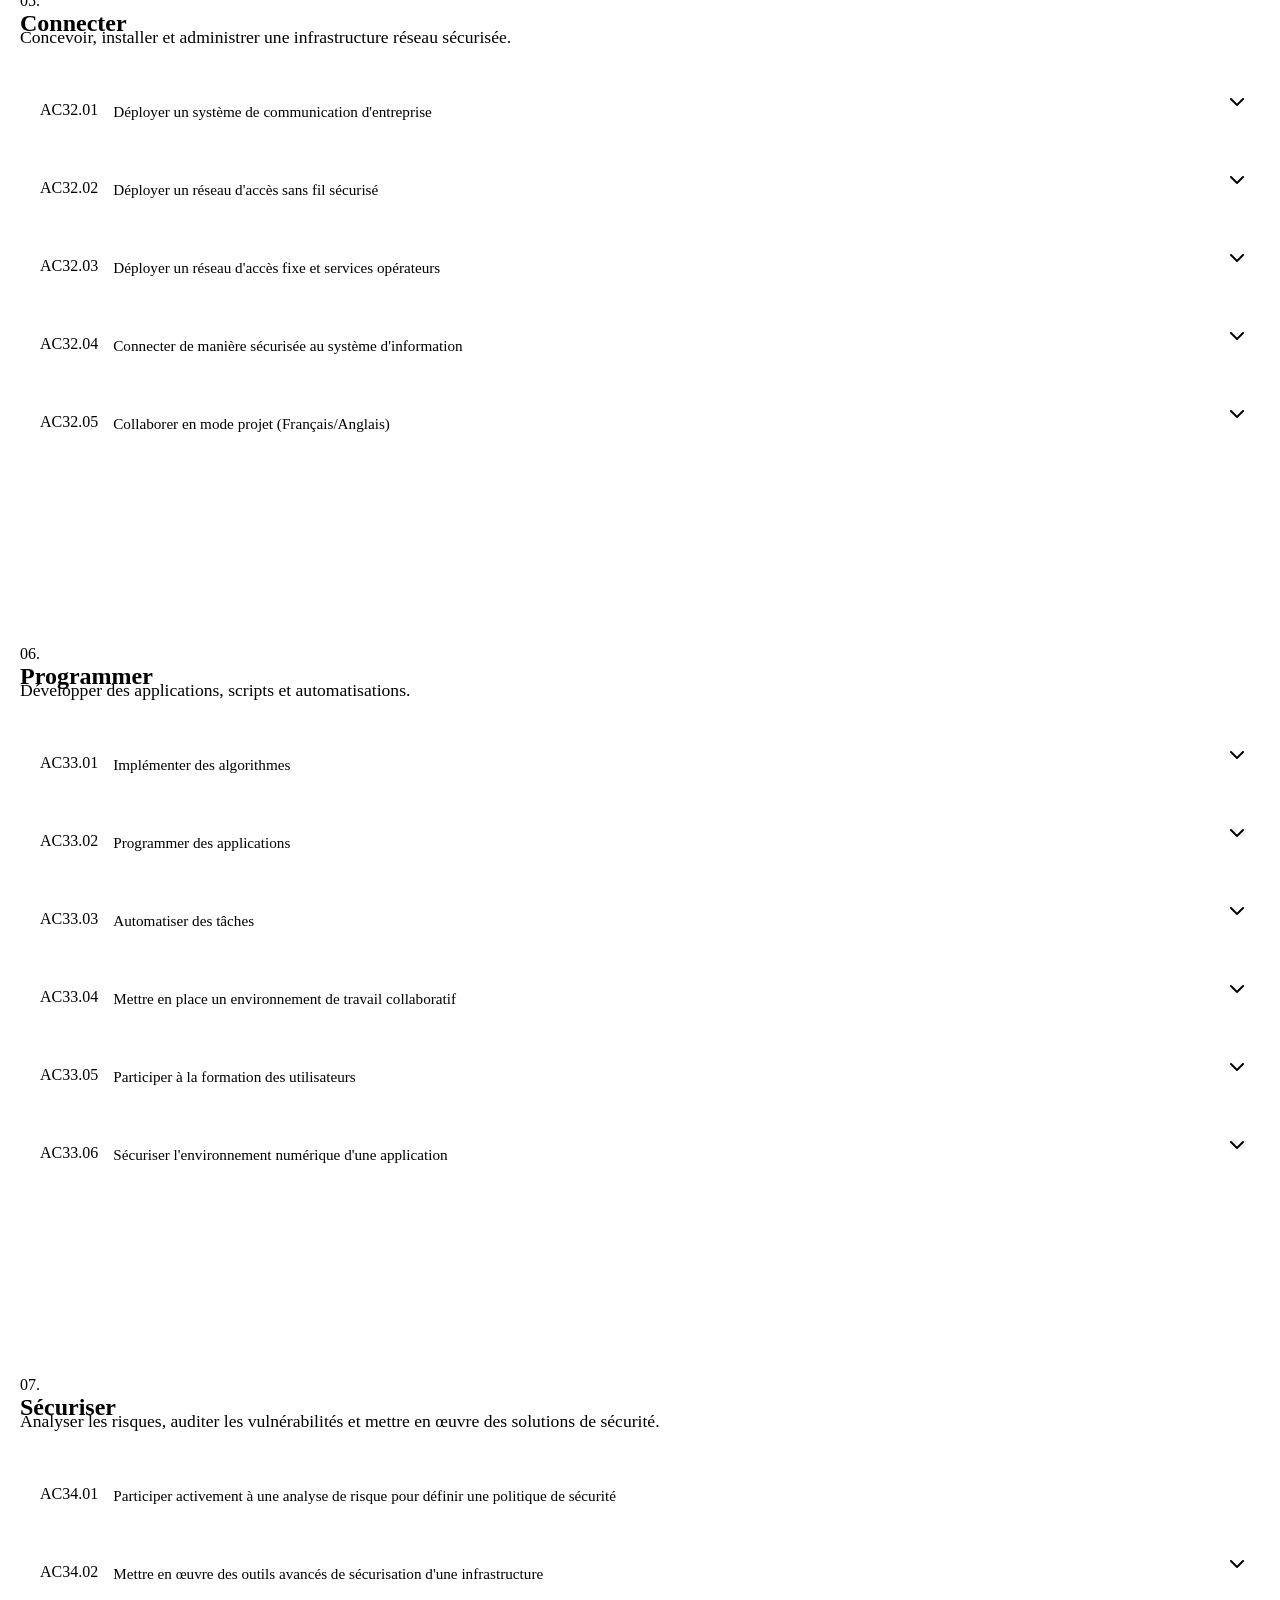
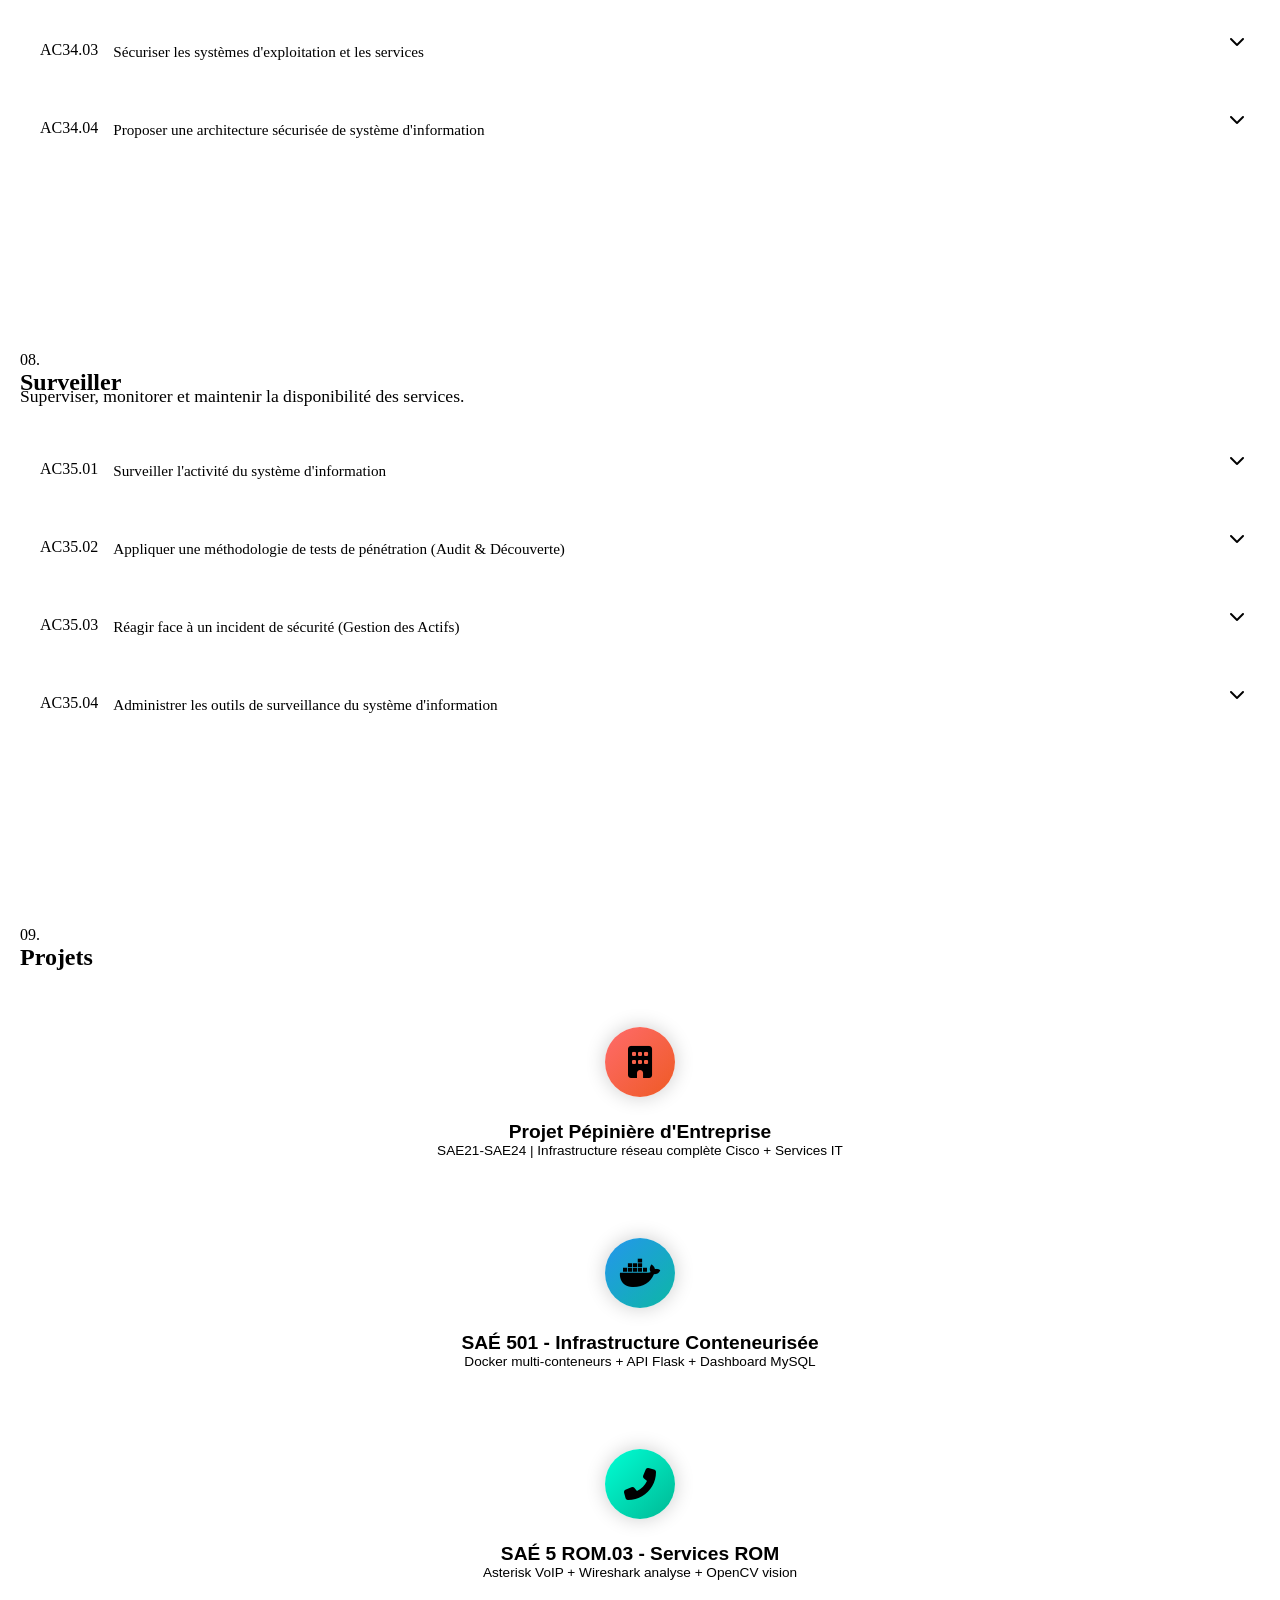
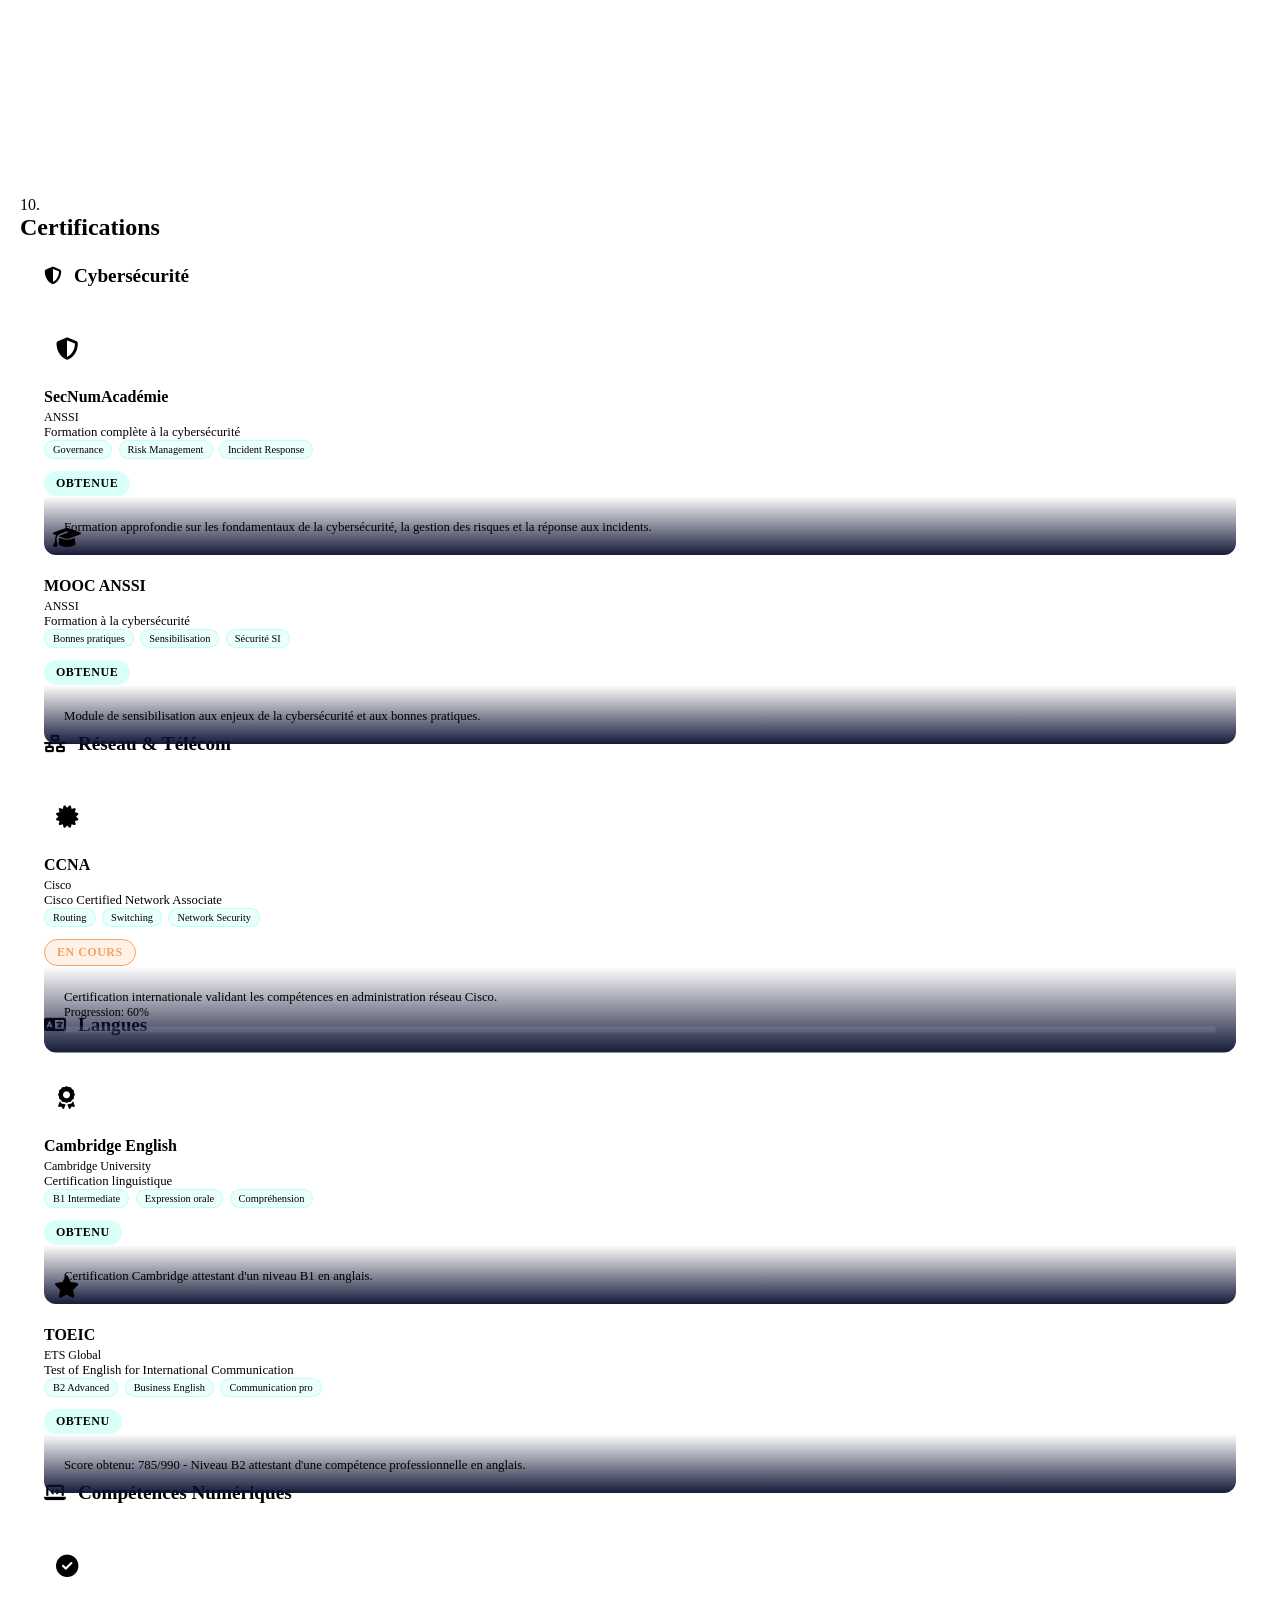
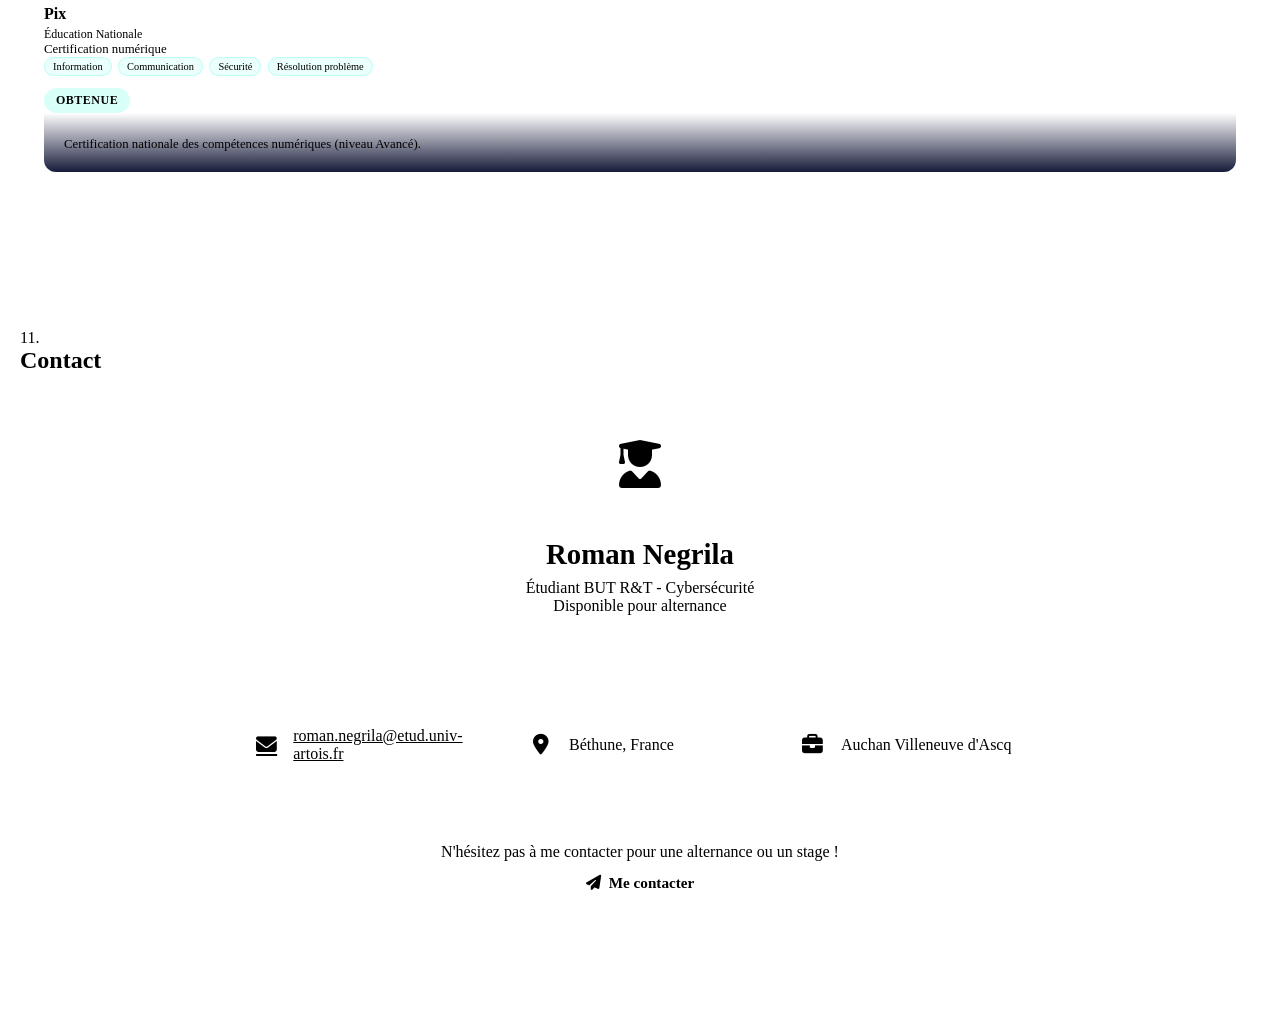
==== commit a7479503: "commit fait" ====
--- a/index.html
+++ b/index.html
@@ -10,27 +10,16 @@
     <meta name="keywords" content="Roman Negrila, Portfolio, BUT R&T, Cybersécurité, Réseaux, Alternance, IUT Béthune, Projets, Compétences">
     <meta name="author" content="Roman Negrila">
     
-    <!-- Open Graph / Facebook -->
-    <meta property="og:type" content="website">
-    <meta property="og:url" content="URL_DE_VOTRE_PORTEFOLIO"> <!-- REMPLACER AVEC L'URL RÉELLE -->
-    <meta property="og:title" content="Roman Negrila - Portfolio BUT R&T Cybersécurité">
-    <meta property="og:description" content="Découvrez le parcours, les projets et les compétences de Roman Negrila en cybersécurité et réseaux.">
-    <meta property="og:image" content="URL_IMAGE_APERÇU"> <!-- REMPLACER AVEC L'URL D'UNE IMAGE PERTINENTE -->
-    
-    <!-- Twitter -->
-    <meta property="twitter:card" content="summary_large_image">
-    <meta property="twitter:url" content="URL_DE_VOTRE_PORTEFOLIO"> <!-- REMPLACER AVEC L'URL RÉELLE -->
-    <meta property="twitter:title" content="Roman Negrila - Portfolio BUT R&T Cybersécurité">
-    <meta property="twitter:description" content="Découvrez le parcours, les projets et les compétences de Roman Negrila en cybersécurité et réseaux.">
-    <meta property="twitter:image" content="URL_IMAGE_APERÇU"> <!-- REMPLACER AVEC L'URL D'UNE IMAGE PERTINENTE -->
+
 
     <link rel="preconnect" href="https://fonts.googleapis.com">
     <link rel="preconnect" href="https://fonts.gstatic.com" crossorigin>
     <link href="https://fonts.googleapis.com/css2?family=Inter:wght@300;400;500;600;700;800&family=JetBrains+Mono:wght@400;500&display=swap" rel="stylesheet">
     <link rel="stylesheet" href="https://cdnjs.cloudflare.com/ajax/libs/font-awesome/6.4.0/css/all.min.css">
     <link rel="stylesheet" href="css/style.css">
-    <link rel="manifest" href="manifest.json">
-    <meta name="theme-color" content="#0a0f2f" />
+<link rel="manifest" href="manifest.json">
+    <meta name="theme-color" content="#0a0f2f">
+    <link rel="apple-touch-icon" href="assets/images/image1.png">
 </head>
 <body data-theme="dark">
     <div id="progress-bar"></div>
@@ -257,8 +246,10 @@
                         <p>Lors du projet <strong>Pépinière d'Entreprise</strong> (SAE21/SAE24), j'ai conçu une infrastructure réseau complète pour une société de pépinière d'entreprises. Ce projet a nécessité la conception d'un réseau sécurisé avec plusieurs services (administration, production, IT) séparés par des VLANs. J'ai intégré les notions de haute disponibilité avec la redondance des équipements, configuré la QoS pour prioriser le trafic voix sur IP, et mis en place une architecture sécurisée avec pare-feu et filtrage.</p>
                         
                         <figure>
-                            <img src="assets/images/image1.png" alt="Architecture réseau du projet Pépinière d'entreprise" class="skill-img" loading="lazy" data-lightbox-caption="Architecture réseau du projet Pépinière d'entreprise"/>
-                            <figcaption>Architecture réseau du projet Pépinière d'entreprise</figcaption>
+                            <img src="assets/images/adm/administrer_proxmox.jpg" alt="Administration Proxmox pour haute disponibilité et QoS" class="skill-img" loading="lazy" data-lightbox-caption="Administration Proxmox VE - Gestion VM haute disponibilité"/>
+                            <figcaption>Administration Proxmox pour haute disponibilité et QoS</figcaption>
+                            <img src="assets/images/adm/administrer_ad.jpg" alt="Configuration Active Directory pour VLAN Admin" class="skill-img" loading="lazy" data-lightbox-caption="Configuration AD DS pour VLAN Administration"/>
+                            <figcaption>Configuration Active Directory pour VLAN Admin</figcaption>
                         </figure>
                         
                         <h4>Architecture conçue</h4>
@@ -474,6 +465,10 @@
                             </div>
                         </div>
                         
+                        <figure>
+                            <img src="assets/images/connec/connecter_telephonie.jpg" alt="Déploiement Asterisk ToIP" class="skill-img" loading="lazy" data-lightbox-caption="Serveur Asterisk avec téléphones IP"/>
+                            <figcaption>Déploiement Asterisk ToIP</figcaption>
+                        </figure>
                         <h4>Traces techniques</h4>
                         <ul>
                             <li><strong>Asterisk 18</strong> : 10 comptes SIP, trunks inter-serveurs</li>
@@ -494,6 +489,12 @@
                         <span class="ac-title">Déployer un réseau d'accès sans fil sécurisé</span>
                         <i class="fas fa-chevron-down ac-toggle-icon" aria-hidden="true"></i>
                     </summary>
+                    <div class="ac-content">
+                        <figure>
+                            <img src="assets/images/connec/connecter_qos.png" alt="Configuration QoS Cisco pour WiFi prioritaire" class="skill-img" loading="lazy" data-lightbox-caption="Configuration QoS pour prioriser VoIP sur WiFi"/>
+                            <figcaption>Configuration QoS Cisco pour WiFi prioritaire</figcaption>
+                        </figure>
+
                     <div class="ac-content">
                         <p>J'ai configuré un réseau WiFi sécurisé sur point d'accès Cisco dans le cadre du projet Pépinière.</p>
                         
@@ -649,6 +650,10 @@
                         <i class="fas fa-chevron-down ac-toggle-icon" aria-hidden="true"></i>
                     </summary>
                     <div class="ac-content">
+                        <figure>
+                            <img src="assets/images/projets/SAE/connecter_infra.jpg" alt="Infrastructure SAE avec Arduino et caméra IP" class="skill-img" loading="lazy" data-lightbox-caption="Infrastructure complète projet SAE - Caméra + Arduino DHT22"/>
+                            <figcaption>Projet SAE - Caméra IP et Arduino DHT22 pour détection QR</figcaption>
+                        </figure>
                         <div class="but3-reflex">
                             <div class="reflex-item">
                                 <strong>Ce que j'ai fait :</strong> Détection QR realtime caméra IP + capteur DHT22 Arduino (Pépinière/SAE503)
@@ -670,6 +675,10 @@
                             </div>
                         </div>
                         
+                        <figure>
+                            <img src="assets/images/connec/connecter_camqrcode.jpg" alt="Détection QR Code avec caméra IP" class="skill-img" loading="lazy" data-lightbox-caption="Détection realtime QR codes avec OpenCV + pyzbar"/>
+                            <figcaption>Détection realtime QR codes avec OpenCV</figcaption>
+                        </figure>
                         <h4>Traces techniques</h4>
                         <pre><code class="language-python">import cv2
 from pyzbar.pyzbar import decode
@@ -678,7 +687,8 @@
     def __init__(self, rtsp_url):
         self.rtsp_url = rtsp_url
         
-    def process_frame(self, frame):        gray = cv2.cvtColor(frame, cv2.COLOR_BGR2GRAY)
+    def process_frame(self, frame):
+        gray = cv2.cvtColor(frame, cv2.COLOR_BGR2GRAY)
         qrcodes = decode(gray)
         for qrcode in qrcodes:
             data = qrcode.data.decode('utf-8')
@@ -893,6 +903,12 @@
                     <summary>
                         <span class="ac-code">AC34.01</span>
                         <span class="ac-title">Participer activement à une analyse de risque pour définir une politique de sécurité</span>
+                    </summary>
+                    <div class="ac-content">
+                        <figure>
+                            <img src="assets/images/secu/securiser_ANSSI.jpg" alt="Analyse risque PSSI ANSSI" class="skill-img" loading="lazy" data-lightbox-caption="Référentiel PSSI ANSSI - Analyse risques projet Pépinière"/>
+                            <figcaption>Référentiel PSSI ANSSI pour analyse risques</figcaption>
+                        </figure>
                         <i class="fas fa-chevron-down ac-toggle-icon" aria-hidden="true"></i>
                     </summary>
                     <div class="ac-content">
@@ -1091,6 +1107,10 @@
                             </div>
                         </div>
                         
+                        <figure>
+                            <img src="assets/images/surve/surveiller_docker.jpg" alt="Monitoring Docker avec Portainer" class="skill-img" loading="lazy" data-lightbox-caption="Portainer - Supervision 12 conteneurs Docker realtime"/>
+                            <figcaption>Monitoring Docker avec Portainer</figcaption>
+                        </figure>
                         <h4>Traces techniques</h4>
                         <ul>
                             <li><strong>Python Monitor</strong> : Ping realtime 15 machines</li>
--- a/css/style.css
+++ b/css/style.css
@@ -1,11 +1,6 @@
 /* ============================================
    PORTFOLIO ROMAN NEGRILA - STYLE MODERNE
-   ============================================ */
-
-:root {
-    --bg-color: #0a0f2f;
-    --bg-secondary: #0d1430;
-    --fg-color: #e0e0e0;
+   ============================================ */    --fg-color: #e0e0e0;
     --fg-muted: #8892b0;
     --accent: #00ffd5;
     --accent-glow: rgba(0, 255, 213, 0.3);
@@ -16,7 +11,9 @@
     --code-bg: rgba(0, 0, 0, 0.3);
     --shadow-lg: 0 10px 40px rgba(0, 0, 0, 0.4);
     --shadow-glow: 0 0 30px var(--accent-glow);
-    --transition: all 0.3s cubic-bezier(0.4, 0, 0.2, 1);
+    --transition-fast: all 0.2s ease-in-out;
+    --transition-medium: all 0.3s cubic-bezier(0.4, 0, 0.2, 1);
+    --transition-slow: all 0.4s ease;
     --font-main: 'Inter', system-ui, -apple-system, sans-serif;
     --font-mono: 'JetBrains Mono', 'Source Code Pro', monospace;
     --overlay-opacity: 0.65;
@@ -28,10 +25,15 @@
     --token-class: #8be9fd;
     --token-function: #50fa7b;
     --token-string: #f1fa8c;
+    --token-comment: #6272a4;
+    --token-number: #bd93f9;
+    --token-boolean: #bd93f9;
     --dot-red: #ff5f56;
     --dot-yellow: #ffbd2e;
     --dot-green: #27c93f;
     --progress-bar-bg: rgba(255, 255, 255, 0.1);
+    --max-content-width: 1200px;
+    --sidebar-width: 280px;
 }
 
 [data-theme="light"] {
@@ -57,144 +59,178 @@
     --token-class: #0dcaf0;
     --token-function: #198754;
     --token-string: #d63384;
+    --token-comment: #6c757d;
+    --token-number: #6f42c1;
+    --token-boolean: #6f42c1;
     --dot-red: #dc3545;
     --dot-yellow: #ffc107;
     --dot-green: #198754;
-    --progress-bar-bg: rgba(0, 0, 0, 0.1);
-}
-
-* { margin: 0; padding: 0; box-sizing: border-box; }
-html { scroll-behavior: smooth; }
-
-body {
-    font-family: var(--font-main);
-    background: var(--bg-color);
-    color: var(--fg-color);
-    line-height: 1.7;
-    min-height: 100vh;
+    --progress-bar-bg: rgba(255, 255, 255, 0.1);
+    --blink-pause: 0s infinite; /* For typing cursor pause */
+}
+
+/* Base Styles */
+* {
+    margin: 0;
+    padding: 0;
+    box-sizing: border-box;
+}
+
+html {
+    scroll-behavior: smooth;
+}00vh;
     overflow-x: hidden;
     position: relative;
-}
-
-
-
-
-#progress-bar {
-    position: fixed;
-    top: 0; left: 0;
-    height: 3px;
+    -webkit-font-smoothing: antialiased;
+    -moz-osx-font-smoothing: grayscale;
+    text-rendering: optimizeLegibility;
+}
+
+a {
+    color: inherit;
+    text-decoration: none;
+}
+
+a:hover {
+    color: var(--accent);
+};
     background: linear-gradient(90deg, var(--accent), var(--accent-dark));
     width: 0;
     z-index: 1000;
     box-shadow: var(--shadow-glow);
 }
 
-.main-header {
+/* Sidebar Styling */
+.sidebar {
     position: fixed;
-    top: 0; left: 0;
-    width: 100%;
-    background: var(--header-bg);
-    backdrop-filter: blur(15px);
-    z-index: 100;
-    padding: 0.8rem 0;
+    left: 0;
+    top: 0;
+    width: var(--sidebar-width);
+    height: 100vh;
+    background: var(--bg-secondary);
+    border-right: 1px solid var(--card-border);
+    display: flex;
+    flex-direction: column;
+    z-index: 1000;
+    overflow-y: auto;
+    transition: transform var(--transition-medium);
+}
+
+.sidebar-header {
+    display: flex;
+    justify-content: space-between;
+    align-items: center;
+    padding: 25px 20px;
     border-bottom: 1px solid var(--card-border);
 }
 
-.header-content {
-    max-width: 1400px;
-    margin: 0 auto;
-    padding: 0 2rem;
-    display: flex;
-    align-items: center;
-    justify-content: space-between;
-}
-
-.logo {
-    font-family: var(--font-mono);
-    font-size: 1.6rem;
+.sidebar .logo-link {
+    color: var(--fg-color);
+}    font-family: var(--font-mono);
+    font-size: 1.3rem;
     font-weight: 700;
-    color: var(--accent);
     letter-spacing: 1px;
-}
-
-.logo-bracket { color: var(--accent-dark); }
-.logo-slash { color: var(--fg-muted); }
-
-.nav-menu { display: flex; align-items: center; gap: 2rem; }
-.nav-links { display: flex; list-style: none; gap: 1.5rem; }
-
-.nav-links a {
-    color: var(--fg-color);
+    margin: 0;
+}
+
+.logo-bracket {
+    color: var(--accent-dark);
+}
+
+.logo-slash {
+    color: var(--fg-muted);
+}-size: 1.5rem;
+    cursor: pointer;
+    padding: 5px;
+    line-height: 1;
+}
+
+.sidebar-nav {
+    flex: 1;
+    padding: 15px 0;
+    overflow-y: auto;
+    -webkit-overflow-scrolling: touch;
+}
+
+.sidebar-link {
+    display: flex;
+    align-items: center;
+    gap: 12px;
+    padding: 12px 20px;
+    color: var(--fg-muted);
     text-decoration: none;
-    font-size: 0.95rem;
-    font-weight: 500;
-    transition: var(--transition);
-    display: flex;
-    align-items: center;
-    gap: 0.5rem;
-}
-
-.nav-links a:hover, .nav-links a.active { color: var(--accent); }
-.nav-links a i { font-size: 0.85rem; }
-
+    transition: var(--transition-fast);
+    border-left: 3px solid transparent;
+}
+
+.sidebar-link:hover {
+    background: var(--hover-bg);
+    color: var(--fg-color);
+    border-left-color: var(--accent);
+}
+
+.sidebar-link.active {
+    background: var(--hover-bg);
+    color: var(--accent);
+    border-left-color: var(--accent);
+    font-weight: 600;
+}    width: 20px;
+    text-align: center;
+}
+
+.sidebar-section-title {
+    padding: 20px 20px 8px;
+    font-size: 0.7rem;
+    font-weight: 700;
+    letter-spacing: 2px;
+    color: var(--accent);
+    text-transform: uppercase;
+}
+
+.sidebar-footer {
+    padding: 15px;
+    border-top: 1px solid var(--card-border);
+    display: flex;
+    justify-content: center;
+}
+
+/* Theme Toggle */
 #theme-toggle {
-    position: fixed;
-    bottom: 25px; right: 25px;
-    width: 50px; height: 50px;
     background: var(--card-bg);
     border: 1px solid var(--card-border);
     border-radius: 50%;
     cursor: pointer;
     z-index: 200;
-    transition: var(--transition);
+    transition: var(--transition-fast);
     display: flex;
     align-items: center;
     justify-content: center;
-}
-
-#theme-toggle::before { content: '🌙'; font-size: 1.3rem; }
-[data-theme="light"] #theme-toggle::before { content: '☀️'; }
-#theme-toggle:hover { transform: scale(1.1); box-shadow: var(--shadow-glow); }
-
-#nav-toggle {
-    display: none;
-    flex-direction: column;
-    gap: 5px;
-    background: none;
-    border: none;
-    cursor: pointer;
-    padding: 5px;
-}
-
-#nav-toggle span {
-    width: 25px; height: 2px;
-    background: var(--fg-color);
-    transition: var(--transition);
-}
-
-main {
-    padding-top: 80px;
-    max-width: 1200px;
-    margin: 0 auto;
+    width: 48px; /* Slightly adjusted size */
+    height: 48px;
+    color: var(--fg-color);
+    font-size: 1.2rem;
+}
+
+#theme-toggle:hover {
+    transform: scale(1.1);
+    box-shadow: var(--shadow-glow);
+    border-color: var(--accent);
+}main-content {
+    margin-left: var(--sidebar-width);
+    padding: 40px; /* Adjusted padding */
+    min-height: 100vh;
+    max-width: calc(var(--max-content-width) - var(--sidebar-width));    margin-right: auto;
+    margin-left: var(--sidebar-width); /* Ensure it respects sidebar width */
     padding-left: 2rem;
     padding-right: 2rem;
-}
-
-.main-content section {
-    display: block;
+    width: 100%;
+    transition: margin-left var(--transition-medium);
 }
 
 section {
     padding: 6rem 0;
-    opacity: 1;
-    transform: translateY(0);
-    transition: opacity 0.6s ease, transform 0.6s ease;
-}
-
-.section-header { margin-bottom: 3rem; }
-
-.section-tag {
-    font-family: var(--font-mono);
+    /* Removed opacity/transform for default state - let JS handle entry animations if desired */
+}font-family: var(--font-mono);
     color: var(--accent);
     font-size: 1rem;
     display: block;
@@ -212,27 +248,29 @@
 section h2::after {
     content: '';
     position: absolute;
-    bottom: -20px; left: 0;
-    width: 60px; height: 4px;
+    bottom: -15px;
+    left: 0;
+    width: 60px;
+    height: 4px;
     background: var(--accent);
     border-radius: 2px;
 }
 
+/* Hero Section */
 .hero-section {
-    min-height: calc(100vh - 80px);
+    min-height: calc(100vh - 80px); /* Adjust based on new fixed header if any, or sidebar */
     display: flex;
     align-items: center;
     justify-content: space-between;
     gap: 4rem;
     padding: 4rem 0;
-}
-
-.hero-content { flex: 1; max-width: 600px; }
-
-.hero-badge {
-    display: inline-flex;
-    align-items: center;
-    gap: 0.5rem;
+    flex-wrap: wrap; /* Allow content to wrap on smaller screens */
+}
+
+.hero-content {
+    flex: 1;
+    min-width: 300px;
+}gap: 0.5rem;
     background: var(--card-bg);
     border: 1px solid var(--accent);
     border-radius: 50px;
@@ -240,55 +278,85 @@
     font-size: 0.85rem;
     color: var(--accent);
     margin-bottom: 1.5rem;
+    box-shadow: 0 0 10px rgba(0, 255, 213, 0.1);
 }
 
 .pulse {
-    width: 8px; height: 8px;
+    width: 8px;
+    height: 8px;
     background: var(--accent);
     border-radius: 50%;
     animation: pulse 2s infinite;
 }
 
 @keyframes pulse {
-    0%, 100% { opacity: 1; transform: scale(1); }
-    50% { opacity: 0.5; transform: scale(1.2); }
+    0%, 100% {
+        opacity: 1;
+        transform: scale(1);
+    }
+    50% {
+        opacity: 0.5;
+        transform: scale(1.2);
+    }
 }
 
 .hero-content h2 {
-    font-size: 3.5rem;
+    font-size: clamp(2.5rem, 5vw, 3.5rem); /* Responsive font size */
     font-weight: 800;
     line-height: 1.1;
     margin-bottom: 0.5rem;
     border: none;
 }
 
-.hero-content h2::after { display: none; }
+.hero-content h2::after {
+    display: none;
+}
+
 .hero-content h3 {
-    font-size: 1.8rem;
+    font-size: clamp(1.3rem, 3vw, 1.8rem); /* Responsive font size */
     color: var(--fg-muted);
     margin-bottom: 1.5rem;
     font-weight: 500;
 }
 
-.highlight { color: var(--fg-color); }
-.accent-text { color: var(--accent); }
-
-.typing-container {
-    font-family: var(--font-mono);
-    font-size: 1.2rem;
-    color: var(--fg-muted);
+.highlight {
+    color: var(--fg-color);
+}    color: var(--fg-muted);
     margin-bottom: 2rem;
     min-height: 1.5em;
-}
-
-.cursor { animation: blink 1s infinite; }
+    display: inline-block; /* Ensure cursor stays with text */
+}
+
+.cursor {
+    animation: blink 1s infinite;
+}
+
+.cursor.blink-pause {
+    animation: none;
+}
 
 @keyframes blink {
-    0%, 50% { opacity: 1; }
-    51%, 100% { opacity: 0; }
-}
-
-.hero-buttons { display: flex; gap: 1rem; margin-bottom: 3rem; }
+    0%, 50% {
+        opacity: 1;
+    }
+    51%, 100% {
+        opacity: 0;
+    }
+}
+    0%, 50% {
+        opacity: 1;
+    }
+    51%, 100% {
+        opacity: 0;
+    }
+}
+
+.hero-buttons {
+    display: flex;
+    gap: 1rem;
+    margin-bottom: 3rem;
+    flex-wrap: wrap;
+}
 
 .btn {
     display: inline-flex;
@@ -298,8 +366,9 @@
     border-radius: 8px;
     font-weight: 600;
     text-decoration: none;
-    transition: var(--transition);
+    transition: var(--transition-fast);
     font-size: 0.95rem;
+    cursor: pointer;
 }
 
 .btn-primary {
@@ -319,15 +388,19 @@
     background: transparent;
     color: var(--accent);
     border: 2px solid var(--accent);
-}
-
-.btn-outline:hover {
-    background: var(--accent);
+});
     color: var(--bg-color);
     transform: translateY(-2px);
 }
 
-.hero-visual { flex: 1; max-width: 500px; }
+.hero-visual {
+    flex: 1;
+    max-width: 500px;
+    min-width: 280px;
+    display: flex;
+    justify-content: center;
+    align-items: center;
+}
 
 .code-block {
     background: var(--code-bg);
@@ -335,6 +408,7 @@
     overflow: hidden;
     border: 1px solid var(--card-border);
     box-shadow: var(--shadow-lg);
+    width: 100%;
 }
 
 .code-header {
@@ -345,34 +419,41 @@
     gap: 0.5rem;
 }
 
-.code-header .dot { width: 12px; height: 12px; border-radius: 50%; }
-.dot.red { background: var(--dot-red); }
-.dot.yellow { background: var(--dot-yellow); }
-.dot.green { background: var(--dot-green); }
-
-.code-title {
-    margin-left: 1rem;
-    font-family: var(--font-mono);
-    font-size: 0.85rem;
-    color: var(--fg-muted);
-}
-
-.code-block pre { padding: 1.5rem; margin: 0; overflow-x: auto; }
-
-.code-block code {
-    font-family: var(--font-mono);
+.code-header .dot {
+    width: 12px;
+    height: 12px;
+    border-radius: 50%;
+}
+
+.dot.yellow {
+    background: var(--dot-yellow);
+}font-size: 0.85rem;
+    color: var(--fg-muted);
+}
+
+.code-block pre {
+    padding: 1.5rem;
+    margin: 0;
+    overflow-x: auto;
+}: var(--font-mono);
     font-size: 0.9rem;
     line-height: 1.6;
     background: none;
     padding: 0;
-}
-
-.token.keyword { color: #ff79c6; }
-.token.class { color: #8be9fd; }
-.token.function { color: #50fa7b; }
-.token.property { color: #f1fa8c; }
-.token.string { color: #f1fa8c; }
-
+    display: block; /* Ensure code block takes full width */
+}
+
+/* Syntax Highlighting Tokens (Prism.js style inspired) */
+.token.comment { color: var(--token-comment); }
+.token.keyword { color: var(--token-keyword); }
+.token.class-name { color: var(--token-class); } /* Changed to class-name for more generic styling */
+.token.function { color: var(--token-function); }
+.token.string { color: var(--token-string); }
+.token.number { color: var(--token-number); }
+.token.boolean { color: var(--token-boolean); }
+.token.property { color: var(--token-string); } /* Re-using string color for properties */
+
+/* About Section */
 #a-propos {
     background: var(--card-bg);
     border-radius: 16px;
@@ -381,153 +462,84 @@
     border: 1px solid var(--card-border);
 }
 
-.about-grid { display: grid; grid-template-columns: 1fr 300px; gap: 4rem; align-items: center; }
-
-.about-text .lead { font-size: 1.2rem; color: var(--fg-color); margin-bottom: 1.5rem; line-height: 1.8; }
-.about-text p { color: var(--fg-muted); margin-bottom: 1rem; }
-
-.about-info-cards { display: flex; gap: 1rem; flex-wrap: wrap; margin-top: 1.5rem; }
-
-.info-card {
-    display: flex;
+.about-content {
+    max-width: 900px;
+    margin: 0 auto;
+}1.2rem;
+    color: var(--fg-color);
+    margin-bottom: 1.5rem;
+    line-height: 1.8;
+}
+
+.about-content p {
+    color: var(--fg-muted);
+    margin-bottom: 1rem;
+}
+
+.about-info-cards {
+    display: flex;
+    gap: 1rem;
+    flex-wrap: wrap;
+    margin-top: 2.5rem;
+    justify-content: center;
+}: flex;
     align-items: center;
     gap: 0.8rem;
     background: var(--bg-secondary);
-    padding: 0.8rem 1rem;
+    padding: 0.8rem 1.2rem;
     border-radius: 8px;
     border: 1px solid var(--card-border);
     flex: 1;
-    min-width: 150px;
-}
-
-.info-card i { font-size: 1.2rem; color: var(--accent); }
-.info-card div { display: flex; flex-direction: column; }
-.info-card strong { font-size: 0.9rem; color: var(--fg-color); }
-.info-card span { font-size: 0.8rem; color: var(--fg-muted); }
-
-.skills-container { display: grid; grid-template-columns: repeat(2, 1fr); gap: 2rem; }
-
-.skill-category {
-    background: var(--card-bg);
-    border: 1px solid var(--card-border);
-    border-radius: 12px;
-    padding: 1.5rem;
-    transition: var(--transition);
-}
-
-.skill-category:hover { border-color: var(--accent); transform: translateY(-5px); }
-
-.skill-category h3 {
-    font-size: 1.2rem;
-    margin-bottom: 1rem;
-    color: var(--fg-color);
-    display: flex;
-    align-items: center;
-    gap: 0.5rem;
-}
-
-.skill-category h3 i { color: var(--accent); }
-.skill-tags { display: flex; flex-wrap: wrap; gap: 0.5rem; }
-
-.skill-tag {
-    background: var(--bg-secondary);
-    border: 1px solid var(--card-border);
-    padding: 0.4rem 0.8rem;
-    border-radius: 20px;
+    min-width: 200px; /* Allow cards to shrink more gracefully */
+    max-width: 300px; /* Max width to prevent excessive stretching */
+    transition: var(--transition-fast);
+}
+
+.info-card:hover {
+    transform: translateY(-3px);
+    box-shadow: 0 5px 15px rgba(0, 0, 0, 0.2);
+    border-color: var(--accent);
+}
+
+.info-card i {
+    font-size: 1.3rem;
+    color: var(--accent);
+}
+
+.info-card div {
+    display: flex;
+    flex-direction: column;
+}(--fg-color);
+}
+
+.info-card span {
     font-size: 0.85rem;
     color: var(--fg-muted);
-    transition: var(--transition);
-    display: flex;
-    align-items: center;
-    gap: 0.4rem;
-}
-
-.skill-tag:hover { border-color: var(--accent); color: var(--accent); }
-
-/* CERTIFICATIONS - Style avec logos SVG */
-.cert-list {
-    display: grid;
-    grid-template-columns: repeat(auto-fit, minmax(200px, 1fr));
-    gap: 1.5rem;
-}
-
-.cert-item {
-    display: flex;
-    flex-direction: column;
-    align-items: center;
-    gap: 1rem;
-    padding: 1.5rem;
-    background: var(--card-bg);
-    border: 1px solid var(--card-border);
-    border-radius: 12px;
-    transition: var(--transition);
-    text-align: center;
-}
-
-.cert-item:hover {
-    transform: translateY(-5px);
-    border-color: var(--accent);
-    box-shadow: var(--shadow-lg);
-}
-
-.cert-badge {
-    display: flex;
-    align-items: center;
-    justify-content: center;
-    width: 70px;
-    height: 70px;
-    border-radius: 12px;
-    transition: var(--transition);
-}
-
-.cert-badge svg {
-    width: 50px;
-    height: 50px;
-}
-
-.cert-badge.obtained {
-    background: rgba(0, 255, 213, 0.1);
-    border: 2px solid var(--accent);
-}
-
-.cert-badge.in-progress {
-    background: rgba(244, 162, 97, 0.1);
-    border: 2px solid #f4a261;
-}
-
-.cert-item:hover .cert-badge {
-    transform: scale(1.1);
-    box-shadow: 0 0 20px var(--accent-glow);
-}
-
-.cert-desc {
-    color: var(--fg-color);
-    font-size: 0.95rem;
-    font-weight: 600;
-}
-
-.timeline {
-    position: relative;
-    padding-left: 30px;
-}
+}}
 
 .timeline::before {
     content: '';
     position: absolute;
-    left: 0; top: 0; bottom: 0;
+    left: 0;
+    top: 0;
+    bottom: 0;
     width: 2px;
-    background: var(--card-border);
-}
-
-.timeline-item { position: relative; padding-bottom: 3rem; padding-left: 30px; }
-
-.timeline-marker {
-    position: absolute;
-    left: -35px; top: 5px;
-    width: 12px; height: 12px;
+    background: var(--timeline-line);
+}position: relative;
+    padding-bottom: 3rem;
+    padding-left: 30px;
+}
+
+.timeline-item:last-child {
+    padding-bottom: 0;
+}px; /* Adjust to align with the line */
+    top: 5px;
+    width: 16px;
+    height: 16px;
     background: var(--accent);
     border-radius: 50%;
     box-shadow: 0 0 10px var(--accent-glow);
+    border: 2px solid var(--bg-color); /* To make it stand out */
 }
 
 .timeline-content {
@@ -535,450 +547,73 @@
     border: 1px solid var(--card-border);
     border-radius: 12px;
     padding: 1.5rem;
-    transition: var(--transition);
-}
-
-.timeline-content:hover { border-color: var(--accent); }
+    transition: var(--transition-fast);
+}
+
+.timeline-content:hover {
+    border-color: var(--accent);
+    transform: translateY(-3px);
+    box-shadow: 0 5px 15px rgba(0, 0, 0, 0.2);
+}
 
 .timeline-date {
     font-family: var(--font-mono);
     color: var(--accent);
     font-size: 0.9rem;
     font-weight: 500;
-}
-
-.timeline-content h3 { font-size: 1.3rem; margin: 0.5rem 0; }
-.timeline-content h4 { color: var(--fg-muted); font-weight: 500; margin-bottom: 0.5rem; }
-
-.timeline-location { color: var(--fg-muted); font-size: 0.9rem; display: flex; align-items: center; gap: 0.5rem; margin-bottom: 1rem; }
-
-.timeline-details { list-style: none; padding: 0; }
-
-.timeline-details li { color: var(--fg-muted); font-size: 0.9rem; padding: 0.3rem 0; padding-left: 1.5rem; position: relative; }
-
-.timeline-details li::before { content: '▹'; position: absolute; left: 0; color: var(--accent); }
-
-/* PROJETS CLIQUABLES */
-.projects-grid {
-    display: grid;
-    grid-template-columns: repeat(auto-fit, minmax(350px, 1fr));
-    gap: 2rem;
-    margin-top: 2rem;
-}
-.project-card {
-    background: rgba(255, 255, 255, 0.05);
-    backdrop-filter: blur(20px);
-    border: 1px solid rgba(255, 255, 255, 0.1);
-    border-radius: 20px;
-    padding: 2rem;
-    transition: all 0.4s ease;
+    margin-bottom: 0.5rem;
+    display: block;
+}
+
+.timeline-content h3 {
+    font-size: 1.3rem;
+    margin: 0.5rem 0;
+    color: var(--fg-color);
+}content h4 {
+    color: var(--fg-muted);
+    font-weight: 500;
+    margin-bottom: 0.5rem;
+}
+
+.timeline-location {
+    color: var(--fg-muted);
+    font-size: 0.9rem;
+    display: flex;
+    align-items: center;
+    gap: 0.5rem;
+    margin-bottom: 1rem;
+}
+
+.timeline-details {
+    list-style: none;
+    padding: 0;
+}(--fg-muted);
+    font-size: 0.9rem;
+    padding: 0.3rem 0;
+    padding-left: 1.5rem;
     position: relative;
-    overflow: hidden;
-}
-.project-card::before {
-    content: '';
+}
+
+.timeline-details li::before {
+    content: '▹';
     position: absolute;
-    top: 0;
     left: 0;
-    right: 0;
-    height: 4px;
-    background: linear-gradient(90deg, var(--accent), var(--accent-dark));
-}
-.project-card:hover {
-    transform: translateY(-10px) rotateX(5deg);
-    box-shadow: 0 25px 50px rgba(0, 255, 213, 0.3);
-    border-color: var(--accent);
-}
-.project-icon {
-    width: 120px;
-    height: 120px;
-    border-radius: 50%;
-    margin: 0 auto 1.5rem;
-    display: flex;
-    align-items: center;
-    justify-content: center;
-    font-size: 3rem;
-    transition: all 0.4s cubic-bezier(0.25, 0.46, 0.45, 0.94);
-}
-.project-info {
-    text-align: center;
-}
-.project-info h3 {
-    font-size: 1.8rem;
-    margin-bottom: 0.8rem;
-}
-
-.project-card:hover .project-icon {
-    transform: scale(1.1) rotate(360deg);
-    box-shadow: 0 0 30px var(--accent-glow);
-}
-.project-info h3 {
-    font-size: 1.5rem;
-    margin-bottom: 0.5rem;
-    background: linear-gradient(var(--fg-color), var(--fg-muted));
-    -webkit-background-clip: text;
-    -webkit-text-fill-color: transparent;
-    background-clip: text;
-}
-
-
-.project-card {
-    background: var(--card-bg);
-    border: 1px solid var(--card-border);
-    border-radius: 12px;
-    overflow: hidden;
-    transition: var(--transition);
-}
-
-.project-card:hover {
-    border-color: var(--accent);
-    box-shadow: var(--shadow-lg);
-}
-
-.project-summary {
-    display: flex;
-    align-items: center;
-    gap: 1rem;
-    padding: 1.5rem;
-    cursor: pointer;
-    list-style: none;
-}
-
-.project-summary::-webkit-details-marker {
-    display: none;
-}
-
-.project-summary .project-icon {
-    width: 50px;
-    height: 50px;
-    background: linear-gradient(135deg, var(--accent), var(--accent-dark));
-    border-radius: 10px;
-    display: flex;
-    align-items: center;
-    justify-content: center;
-    font-size: 1.5rem;
-    color: var(--bg-color);
-    flex-shrink: 0;
-}
-
-.project-summary .project-info {
-    flex: 1;
-}
-
-.project-summary .project-info h3 {
-    font-size: 1.2rem;
-    margin-bottom: 0.3rem;
-}
-
-.project-summary .project-info p {
-    font-size: 0.85rem;
-    color: var(--fg-muted);
-}
-
-.expand-icon {
-    color: var(--accent);
-    transition: transform 0.3s ease;
-    font-size: 0.9rem;
-}
-
-details[open] .expand-icon {
-    transform: rotate(180deg);
-}
-
-.project-details {
-    padding: 0 1.5rem 1.5rem 1.5rem;
-    border-top: 1px solid var(--card-border);
-    padding-top: 1rem;
-}
-
-.project-details h4 {
-    font-size: 1rem;
-    color: var(--accent);
-    margin: 1.5rem 0 0.8rem 0;
-    display: flex;
-    align-items: center;
-    gap: 0.5rem;
-}
-
-.project-details h4:first-child {
-    margin-top: 0.5rem;
-}
-
-.project-details > p {
-    color: var(--fg-muted);
-    font-size: 0.95rem;
-    line-height: 1.8;
-    margin-bottom: 1rem;
-}
-
-.project-details p strong {
-    color: var(--fg-color);
-}
-
-.project-details ul, .project-details ol {
-    margin: 0;
-    padding-left: 1.5rem;
-    color: var(--fg-muted);
-    font-size: 0.9rem;
-}
-
-.project-details li {
-    margin-bottom: 0.4rem;
-}
-
-.project-details p {
-    color: var(--fg-muted);
-    font-size: 0.9rem;
-    line-height: 1.6;
-}
-
-.project-details pre {
-    background: var(--code-bg);
-    border-radius: 8px;
-    padding: 1rem;
-    overflow-x: auto;
-    font-size: 0.8rem;
-    margin-top: 0.5rem;
-}
-
-.project-details code {
-    font-family: var(--font-mono);
-    color: var(--fg-color);
-    background: none;
-    padding: 0;
-}
-
-.project-links-inline {
-    display: flex;
-    align-items: center;
-    gap: 1rem;
-    margin-top: 1.5rem;
-    flex-wrap: wrap;
-}
-
-.btn-small {
-    display: inline-flex;
-    align-items: center;
-    gap: 0.5rem;
-    padding: 0.5rem 1rem;
-    background: var(--accent);
-    color: var(--bg-color);
-    border-radius: 6px;
-    text-decoration: none;
-    font-size: 0.85rem;
-    font-weight: 600;
-    transition: var(--transition);
-}
-
-.btn-small:hover {
-    background: var(--accent-dark);
-    transform: translateY(-2px);
-}
-
-.team-info {
-    color: var(--fg-muted);
-    font-size: 0.85rem;
-}
-
-.team-info i {
-    color: var(--accent);
-    margin-right: 0.5rem;
-}
-
-/* CONTACT */
-.contact-container { display: flex; flex-direction: column; gap: 2rem; }
-.contact-methods { display: flex; flex-direction: column; gap: 1rem; }
-
-.contact-item {
-    display: flex;
-    align-items: center;
-    gap: 1rem;
-    color: var(--fg-color);
-    text-decoration: none;
-    padding: 1rem;
-    background: var(--card-bg);
-    border: 1px solid var(--card-border);
-    border-radius: 10px;
-    transition: var(--transition);
-}
-
-.contact-item:hover { border-color: var(--accent); transform: translateX(10px); }
-.contact-item i { font-size: 1.3rem; color: var(--accent); width: 30px; }
-
-footer {
-    background: rgba(0, 0, 0, 0.3);
-    padding: 2rem;
-    text-align: center;
-    border-top: 1px solid var(--card-border);
-}
-
-footer p { color: var(--fg-muted); font-size: 0.9rem; }
-
-/* RESPONSIVE */
-@media (max-width: 1024px) {
-    .hero-section { flex-direction: column; text-align: center; }
-    .hero-buttons { justify-content: center; }
-    .hero-visual { max-width: 100%; }
-    .about-grid { grid-template-columns: 1fr; }
-    .skills-container { grid-template-columns: 1fr; }
-}
-
-@media (max-width: 768px) {
-    .header-content { padding: 0 1rem; }
-    
-    .nav-menu {
-        position: fixed;
-        top: 0; right: -100%;
-        width: 70%; height: 100vh;
-        background: var(--bg-secondary);
-        flex-direction: column;
-        justify-content: center;
-        padding: 2rem;
-        transition: var(--transition);
-    }
-    
-    .nav-menu.open { right: 0; }
-    .nav-links { flex-direction: column; gap: 1.5rem; }
-    #nav-toggle { display: flex; }
-    
-    #nav-toggle.active span:nth-child(1) { transform: rotate(45deg) translate(5px, 5px); }
-    #nav-toggle.active span:nth-child(2) { opacity: 0; }
-    #nav-toggle.active span:nth-child(3) { transform: rotate(-45deg) translate(5px, -5px); }
-    
-    main { padding-left: 1rem; padding-right: 1rem; }
-    .hero-content h2 { font-size: 2.5rem; }
-    .hero-content h3 { font-size: 1.3rem; }
-    .about-info-cards { flex-direction: column; }
-    #a-propos { padding: 2rem; }
-}
-
-@media (max-width: 480px) {
-    .hero-content h2 { font-size: 2rem; }
-    .btn { padding: 0.7rem 1rem; font-size: 0.85rem; }
-    section h2 { font-size: 1.8rem; }
-    .project-summary { flex-direction: column; text-align: center; }
-    .project-details { padding: 1rem; }
-}
-
-/* ============================================
-   SIDEBAR STYLE (Nouvelle structure)
-   ============================================ */
-
-.sidebar {
-    position: fixed;
-    left: 0;
-    top: 0;
-    width: 280px;
-    height: 100vh;
-    background: var(--bg-secondary);
-    border-right: 1px solid var(--card-border);
-    display: flex;
-    flex-direction: column;
-    z-index: 1000;
-    overflow-y: auto;
-}
-
-.sidebar-header {
-    padding: 25px 20px;
-    border-bottom: 1px solid var(--card-border);
-    text-align: center;
-}
-
-.sidebar .logo {
-    font-size: 1.3rem;
-    font-weight: 700;
-    color: var(--fg-color);
-    text-align: center;
-}
-
-.sidebar-nav {
-    flex: 1;
-    padding: 15px 0;
-    overflow-y: auto;
-}
-
-.sidebar-link {
-    display: flex;
-    align-items: center;
-    gap: 12px;
-    padding: 12px 20px;
-    color: var(--fg-muted);
-    text-decoration: none;
-    transition: all 0.3s ease;
-    border-left: 3px solid transparent;
-}
-
-.sidebar-link:hover {
-    background: var(--card-bg);
-    color: var(--fg-color);
-    border-left-color: var(--accent);
-}
-
-.sidebar-link.active {
-    background: var(--card-bg);
-    color: var(--accent);
-    border-left-color: var(--accent);
-}
-
-.sidebar-link i {
-    width: 20px;
-    text-align: center;
-}
-
-.sidebar-section-title {
-    padding: 20px 20px 8px;
-    font-size: 0.7rem;
-    font-weight: 700;
-    letter-spacing: 2px;
-    color: var(--accent);
-    text-transform: uppercase;
-}
-
-.sidebar-footer {
-    padding: 15px;
-    border-top: 1px solid var(--card-border);
-    display: flex;
-    justify-content: center;
-}
-
-/* MAIN CONTENT AVEC SIDEBAR */
-.main-content {
-    margin-left: 280px;
-    padding: 40px;
-    min-height: 100vh;
-}
-
-@media (max-width: 1024px) {
-    .sidebar {
-        transform: translateX(-100%);
-        transition: transform 0.3s ease;
-    }
-    
-    .sidebar.open {
-        transform: translateX(0);
-    }
-    
-    .main-content {
-        margin-left: 0;
-        padding: 20px;
-        padding-top: 80px;
-    }
-}
-
-/* ============================================
-   AC (APPRENTISSAGES CRITIQUES) STYLES
-   ============================================ */
-
+    color: var(--accent);
+    font-size: 0.9em;
+    line-height: 1.5;
+}
+
+/* AC (Apprentissages Critiques) Styles */
 .section-intro {
     color: var(--fg-muted);
     font-size: 1.1rem;
     margin-top: -10px;
     margin-bottom: 20px;
+    max-width: 800px;
 }
 
 .ac-container {
-    display: flex;
-    flex-direction: column;
+    display: flex;    flex-direction: column;
     gap: 15px;
     margin-top: 30px;
 }
@@ -988,12 +623,13 @@
     border: 1px solid var(--card-border);
     border-radius: 12px;
     overflow: hidden;
-    transition: all 0.3s ease;
+    transition: var(--transition-fast);
 }
 
 .ac-card:hover {
     border-color: var(--accent);
     transform: translateY(-2px);
+    box-shadow: 0 5px 15px rgba(0, 0, 0, 0.2);
 }
 
 .ac-card summary {
@@ -1003,44 +639,34 @@
     align-items: center;
     gap: 15px;
     list-style: none;
+    transition: background-color var(--transition-fast);
 }
 
 .ac-card summary::-webkit-details-marker {
     display: none;
-}
-
-.ac-card summary::after {
-    content: '\f107';
-    font-family: 'Font Awesome 6 Free';
-    font-weight: 900;
-    margin-left: auto;
-    transition: transform 0.3s ease;
-    color: var(--accent);
-}
-
-.ac-card[open] summary::after {
+}transition-fast);
+    color: var(--accent);
+}
+
+.ac-card[open] .ac-toggle-icon {
     transform: rotate(180deg);
-}
-
-.ac-code {
-    background: linear-gradient(135deg, var(--accent), var(--accent-dark));
+}-dark));
     color: var(--bg-color);
     padding: 5px 12px;
     border-radius: 6px;
     font-weight: 700;
     font-size: 0.85rem;
     font-family: var(--font-mono);
+    white-space: nowrap; /* Prevent code from breaking */
 }
 
 .ac-title {
     font-weight: 500;
     color: var(--fg-color);
-}
-
-.ac-content {
+    flex-grow: 1; /* Allow title to take available space */
+}ac-content {
     padding: 0 20px 20px;
     border-top: 1px solid var(--card-border);
-    margin-top: 0;
     padding-top: 20px;
 }
 
@@ -1050,748 +676,193 @@
     margin-bottom: 15px;
 }
 
+.ac-content h4 {
+    font-size: 1.1rem;
+    color: var(--fg-color);
+    margin: 1.5rem 0 0.8rem 0;
+    position: relative;
+    padding-left: 10px;
+}
+
+.ac-content h4::before {
+    content: '‣';
+    position: absolute;
+    left: 0;
+    color: var(--accent);
+} {
+    list-style: none;
+    padding: 0;
+}
+
+.ac-content ul li {
+    padding-left: 1.5rem;
+    position: relative;
+    color: var(--fg-muted);
+    margin-bottom: 0.5rem;
+}
+
+.ac-content ul li::before {
+    content: '•';
+    position: absolute;
+    left: 0;
+    color: var(--accent);
+    font-size: 1.2em;
+    line-height: 1;
+}-content strong {
+    color: var(--fg-color);
+}
+
 .ac-skills {
     display: flex;
     flex-wrap: wrap;
     gap: 8px;
-    margin-bottom: 15px;
-}
-
-.ac-link {
-    display: inline-flex;
-    align-items: center;
-    gap: 8px;
-    color: var(--accent);
-    text-decoration: none;
-    font-weight: 500;
-    padding: 8px 16px;
-    background: rgba(0, 255, 213, 0.1);
-    border-radius: 6px;
-    transition: all 0.3s ease;
+    margin-top: 15px;
+}: var(--bg-secondary);
+    border: 1px solid var(--card-border);
+    padding: 0.4rem 0.8rem;
+    border-radius: 20px;
+    font-size: 0.85rem;
+    color: var(--fg-muted);
+    transition: var(--transition-fast);
+}
+
+.skill-tag:hover {
+    border-color: var(--accent);
+    color: var(--accent);
+    background: var(--hover-bg);
+}-reflex {
+    display: grid;
+    grid-template-columns: repeat(auto-fit, minmax(250px, 1fr));
+    gap: 15px;
+    margin-bottom: 20px;
+}
+
+.reflex-item {
+    background: var(--bg-secondary);
+    border: 1px solid var(--card-border);
+    border-radius: 8px;
+    padding: 1rem;
     font-size: 0.9rem;
-}
-
-.ac-link:hover {
-    background: var(--accent);
-    color: var(--bg-color);
-}
-
-/* Typing animation styles */
-.typing {
-    display: inline;
-    color: var(--fg-color);
-}
-
-/* ============================================
-   CERTIFICATIONS - STYLE AMÉLIORÉ
-   ============================================ */
-
-.certs-categories {
+    line-height: 1.5;
+    color: var(--fg-muted);
+    display: flex;
+    flex-direction: column;
+}
+
+.reflex-item strong {
+    color: var(--accent);
+    margin-bottom: 0.5rem;
+    font-size: 0.95rem;
+}
+
+/* Code Pre and Code in ACs */
+.ac-content pre {
+    background: var(--code-bg);
+    border-radius: 8px;
+    padding: 1rem;
+    overflow-x: auto;
+    margin: 1rem 0;
+    border: 1px solid var(--card-border);
+}
+
+.ac-content pre code {
+    font-family: var(--font-mono);
+    font-size: 0.85rem;
+    line-height: 1.5;
+    color: var(--fg-color);
+    background: none;
+    padding: 0;
+    display: block;
+}
+
+/* Projects Section */
+.projects-grid {
     display: grid;
-    grid-template-columns: repeat(auto-fit, minmax(300px, 1fr));
+    grid-template-columns: repeat(auto-fit, minmax(320px, 1fr));
     gap: 2rem;
-}
-.cert-timeline {
-    display: flex;
-    flex-wrap: wrap;
-    gap: 2rem;
-    justify-content: center;
-    position: relative;
-}
-.cert-timeline::before {
-    content: '';
-    position: absolute;
-    top: 50%;
-    left: 0;
-    right: 0;
-    height: 4px;
-    background: linear-gradient(90deg, var(--accent), transparent);
-    z-index: 1;
-}
-.cert-item {
-    background: rgba(255, 255, 255, 0.08);
-    backdrop-filter: blur(15px);
-    border: 1px solid rgba(255, 255, 255, 0.2);
-    border-radius: 25px;
-    padding: 2.5rem 2rem;
-    text-align: center;
-    position: relative;
-    transition: all 0.5s cubic-bezier(0.25, 0.46, 0.45, 0.94);
-    z-index: 2;
-}
-.cert-item::before {
-    content: '';
-    position: absolute;
-    top: -10px;
-    left: 50%;
-    transform: translateX(-50%);
-    width: 20px;
-    height: 20px;
-    background: linear-gradient(45deg, var(--accent), var(--accent-dark));
-    border-radius: 50%;
-    box-shadow: 0 0 20px var(--accent-glow);
-}
-.cert-item:hover {
-    transform: translateY(-20px) scale(1.05);
-    box-shadow: 0 30px 60px rgba(0, 255, 213, 0.4);
-    border-color: var(--accent);
-}
-.cert-badge {
-    width: 100px;
-    height: 100px;
-    margin: 0 auto 1.5rem;
-    border-radius: 25px;
-    font-size: 2.5rem;
-    box-shadow: 0 0 30px var(--accent-glow);
-}
-.cert-badge.obtained {
-    background: linear-gradient(135deg, var(--accent), var(--accent-dark));
-    color: #0a0f2f;
-}
-.cert-title {
-    font-size: 1.4rem;
-    font-weight: 700;
-    margin-bottom: 0.5rem;
-    background: linear-gradient(var(--accent), #00d4b3);
-    -webkit-background-clip: text;
-    -webkit-text-fill-color: transparent;
-}
-.cert-issuer {
-    font-size: 0.9rem;
-    color: var(--accent);
-    font-weight: 600;
-    text-transform: uppercase;
-    letter-spacing: 1px;
-}
-.cert-progress {
-    margin-top: 1.5rem;
-}
-.progress-skill {
-    background: rgba(255, 255, 255, 0.1);
-    height: 8px;
-    border-radius: 10px;
-    overflow: hidden;
-    margin: 0.5rem 0;
-}
-.progress-fill-skill {
-    height: 100%;
-    background: linear-gradient(90deg, var(--accent), var(--accent-dark));
-    border-radius: 10px;
-    transition: width 2s ease;
-    animation: progressAnim 2s ease;
-}
-@keyframes progressAnim {
-    0% { width: 0; }
-}
-
-
-.certs-category {
+    margin-top: 2rem;
+}
+
+.project-card {
     background: var(--card-bg);
     border: 1px solid var(--card-border);
     border-radius: 16px;
-    padding: 1.5rem;
-}
-
-.category-title {
-    font-size: 1.2rem;
-    color: var(--accent);
-    margin-bottom: 1.5rem;
-    display: flex;
-    align-items: center;
-    gap: 0.75rem;
-    padding-bottom: 1rem;
-    border-bottom: 1px solid var(--card-border);
-}
-
-.category-title i {
-    font-size: 1.1rem;
-}
-
-.certs-grid {
-    display: grid;
-    grid-template-columns: repeat(auto-fit, minmax(280px, 1fr));
-    gap: 1.25rem;
-}
-
-.cert-card {
+    overflow: hidden;
+    transition: var(--transition-medium);
     position: relative;
     display: flex;
     flex-direction: column;
-    background: var(--bg-secondary);
-    border: 1px solid var(--card-border);
-    border-radius: 12px;
-    padding: 1.25rem;
-    transition: all 0.3s cubic-bezier(0.4, 0, 0.2, 1);
-    overflow: hidden;
-}
-
-.cert-card:hover {
+}
+
+.project-card:hover {
     border-color: var(--accent);
-    transform: translateY(-4px);
-    box-shadow: 0 8px 30px rgba(0, 0, 0, 0.3);
-}
-
-.cert-badge {
-    display: flex;
-    align-items: center;
-    justify-content: center;
-    width: 55px;
-    height: 55px;
-    border-radius: 12px;
-    margin-bottom: 1rem;
-    transition: all 0.3s ease;
-}
-
-.cert-badge i {
-    font-size: 1.4rem;
-}
-
-.cert-badge.obtained {
-    background: linear-gradient(135deg, rgba(0, 255, 213, 0.15), rgba(0, 179, 150, 0.15));
-    border: 2px solid var(--accent);
-    color: var(--accent);
-}
-
-.cert-badge.in-progress {
-    background: linear-gradient(135deg, rgba(244, 162, 97, 0.15), rgba(231, 111, 81, 0.15));
-    border: 2px solid #f4a261;
-    color: #f4a261;
-}
-
-.cert-card:hover .cert-badge {
-    transform: scale(1.1);
-    box-shadow: 0 0 20px var(--accent-glow);
-}
-
-.cert-content {
-    flex: 1;
-}
-
-.cert-content h4 {
-    font-size: 1.1rem;
-    color: var(--fg-color);
-    margin-bottom: 0.25rem;
-}
-
-.cert-issuer {
-    font-size: 0.8rem;
-    color: var(--accent);
-    font-weight: 600;
-    margin-bottom: 0.5rem;
-    text-transform: uppercase;
-    letter-spacing: 0.5px;
-}
-
-.cert-desc {
-    font-size: 0.85rem;
-    color: var(--fg-muted);
-    margin-bottom: 0.75rem;
-}
-
-.cert-skills {
-    display: flex;
-    flex-wrap: wrap;
-    gap: 0.4rem;
-    margin-bottom: 0.75rem;
-}
-
-.cert-skills span {
-    font-size: 0.7rem;
-    padding: 0.25rem 0.6rem;
-    background: rgba(0, 255, 213, 0.08);
-    border: 1px solid rgba(0, 255, 213, 0.2);
-    border-radius: 20px;
-    color: var(--accent);
-}
-
-.cert-status {
-    display: inline-block;
-    font-size: 0.75rem;
-    font-weight: 600;
-    padding: 0.3rem 0.75rem;
-    border-radius: 20px;
-    text-transform: uppercase;
-    letter-spacing: 0.5px;
-}
-
-.cert-status.obtained {
-    background: rgba(0, 255, 213, 0.15);
-    color: var(--accent);
-    border: 1px solid var(--accent);
-}
-
-.cert-status.in-progress {
-    background: rgba(244, 162, 97, 0.15);
-    color: #f4a261;
-    border: 1px solid #f4a261;
-}
-
-/* Hover overlay */
-.cert-hover {
-    position: absolute;
-    bottom: 0;
-    left: 0;
-    right: 0;
-    background: linear-gradient(180deg, rgba(10, 15, 47, 0) 0%, rgba(10, 15, 47, 0.95) 100%);
-    padding: 1.5rem 1.25rem 1.25rem;
-    transform: translateY(100%);
-    transition: transform 0.3s ease;
-    border-radius: 0 0 12px 12px;
-}
-
-.cert-card:hover .cert-hover {
-    transform: translateY(0);
-}
-
-.cert-hover p {
-    font-size: 0.85rem;
-    color: var(--fg-color);
-    line-height: 1.5;
-    margin-bottom: 0;
-}
-
-.cert-progress {
-    margin-top: 0.75rem;
-}
-
-.cert-progress span {
-    font-size: 0.75rem;
-    color: var(--fg-muted);
-    display: block;
-    margin-bottom: 0.4rem;
-}
-
-.progress-bar {
-    width: 100%;
-    height: 6px;
-    background: rgba(255, 255, 255, 0.1);
-    border-radius: 3px;
-    overflow: hidden;
-}
-
-.progress-fill {
-    height: 100%;
-    background: linear-gradient(90deg, var(--accent), #f4a261);
-    border-radius: 3px;
-    transition: width 0.5s ease;
-}
-
-/* Responsive certifications */
-@media (max-width: 768px) {
-    .certs-grid {
-        grid-template-columns: 1fr;
-    }
-    
-    .cert-card:hover .cert-hover {
-        transform: translateY(0);
-    }
-}
-
-/* ============================================
-   COLORATION SYNTAXIQUE (Style Technique)
-   ============================================ */
-.protocol { 
-    color: #2e7d32; 
-    font-family: var(--font-mono); 
-    font-size: 0.95em; 
-}
-
-.service { 
-    color: #e64a19; 
-    font-family: var(--font-mono); 
-    font-size: 0.95em; 
-}
-
-.number { 
-    color: #c7254e; 
-    font-family: var(--font-mono); 
-    font-size: 1.0em; 
-    padding-right: 5px; 
-}
-
-.numbert {
-    font-family: var(--font-main);
-    color: #c7254e;
-    font-size: 0.95em;
-    background-color: rgba(199, 37, 78, 0.1);
-    padding: 0 4px;
-    border-radius: 4px;
-}
-
-/* ============================================
-   SKILLS DÉTAILLÉS (Style Amélioré)
-   ============================================ */
-.skills-detail-container {
+    box-shadow: var(--shadow-lg);
+    transform: translateY(-8px);
+}
+
+.project-card-button {
+    background: none;
+    border: none;
+    padding: 2rem;
+    cursor: pointer;
+    text-align: left;
     display: flex;
     flex-direction: column;
-    gap: 20px;
-    margin-top: 30px;
-}
-
-.skill-detail {
-    background: var(--card-bg);
-    border: 1px solid var(--card-border);
-    border-radius: 12px;
-    transition: all 0.3s ease;
-}
-
-.skill-detail:hover {
-    border-color: var(--accent);
-}
-
-.skill-detail summary {
-    padding: 20px;
-    font-size: 1.1em;
-    font-weight: 600;
-    color: var(--fg-color);
-    cursor: pointer;
-    list-style: none;
-    display: flex;
-    justify-content: flex-start;
-    align-items: center;
-    gap: 15px;
-    transition: background-color 0.2s;
-}
-
-.skill-detail summary:hover {
-    background: var(--hover-bg);
-}
-
-/* Flèche animée */
-.skill-detail summary::after {
-    content: "\f107";
-    font-family: 'Font Awesome 6 Free';
-    font-weight: 900;
-    font-size: 0.9em;
-    color: var(--accent);
-    margin-left: auto;
-    transition: transform 0.3s;
-}
-
-.skill-detail[open] summary::after {
-    transform: rotate(180deg);
-}
-
-.skill-content {
-    padding: 25px;
-    border-top: 1px solid var(--card-border);
-    background: rgba(0, 0, 0, 0.2);
-}
-
-.skill-content p {
-    font-size: 0.95rem;
-    line-height: 1.7;
-    color: var(--fg-muted);
-    margin-bottom: 15px;
-}
-
-.skill-content h4 {
-    color: var(--accent);
-    font-size: 1.1em;
-    margin-top: 20px;
-    margin-bottom: 12px;
-    border-bottom: 1px solid var(--card-border);
-    padding-bottom: 8px;
-}
-
-.skill-content h4:first-child {
-    margin-top: 0;
-}
-
-.skill-content ul {
-    padding-left: 20px;
-    margin-bottom: 15px;
-}
-
-.skill-content li {
-    font-size: 0.9rem;
-    color: var(--fg-muted);
-    margin-bottom: 8px;
-    line-height: 1.5;
-}
-
-.skill-content strong {
-    color: var(--fg-color);
-    font-weight: 600;
-}
-
-.skill-content code {
-    background: var(--code-bg);
-    padding: 2px 6px;
-    border-radius: 4px;
-    font-family: var(--font-mono);
-    font-size: 0.85em;
-    color: var(--accent);
-    border: 1px solid var(--card-border);
-}
-
-.skill-content pre {
-    background: var(--code-bg);
-    border-radius: 8px;
-    padding: 15px;
-    overflow-x: auto;
-    margin: 15px 0;
-    border: 1px solid var(--card-border);
-}
-
-.skill-content pre code {
-    background: none;
-    padding: 0;
-    border: none;
-    color: var(--fg-color);
-    font-size: 0.85rem;
-    line-height: 1.6;
-}
-
-/* ============================================
-   IMAGES & LIGHTBOX
-   ============================================ */
-figure {
-    margin: 30px 0;
-    display: flex;
-    flex-direction: column;
-    align-items: center;
-}
-
-.skill-img {
-    width: 80%;
-    max-width: 800px;
-    height: auto;
-    border-radius: 8px;
-    box-shadow: 0 6px 20px rgba(0, 0, 0, 0.3);
-    border: 1px solid var(--card-border);
-    cursor: zoom-in;
-    transition: transform 0.3s ease, box-shadow 0.3s ease;
-}
-
-.skill-img:hover {
-    transform: scale(1.02);
-    box-shadow: 0 10px 30px rgba(0, 0, 0, 0.4);
-}
-
-figcaption {
-    margin-top: 12px;
-    font-style: italic;
-    color: var(--fg-muted);
-    font-size: 0.9em;
-    text-align: center;
-    border-bottom: 2px solid var(--accent);
-    padding-bottom: 5px;
-}
-
-/* Lightbox */
-#lightbox {
-    position: fixed;
-    z-index: 10000;
-    top: 0;
-    left: 0;
+    align-items: center;
+    gap: 1.5rem;
     width: 100%;
     height: 100%;
-    background-color: rgba(0, 0, 0, 0.9);
-    display: none;
+    color: inherit;
+    transition: var(--transition-fast);
+}
+
+.project-card-button:hover {
+    color: var(--accent);
+}
+
+.project-icon {
+    width: 90px;
+    height: 90px;
+    border-radius: 50%;
+    display: flex;
+    align-items: center;
     justify-content: center;
-    align-items: center;
-    opacity: 0;
-    transition: opacity 0.3s ease;
-    backdrop-filter: blur(5px);
-}
-
-#lightbox.active {
-    display: flex;
-    opacity: 1;
-}
-
-#lightbox-img {
-    max-width: 90%;
-    max-height: 85%;
-    border-radius: 4px;
-    box-shadow: 0 0 30px rgba(0, 0, 0, 0.5);
-    border: 2px solid var(--accent);
-    transform: scale(0.9);
-    transition: transform 0.3s ease;
-    object-fit: contain;
-}
-
-#lightbox.active #lightbox-img {
-    transform: scale(1);
-}
-
-#lightbox-caption {
-    position: absolute;
-    bottom: 30px;
-    color: var(--fg-color);
-    font-size: 1em;
+    font-size: 2.5rem;
+    color: var(--bg-color);
+    transition: var(--transition-medium);
+    box-shadow: 0 0 20px rgba(0, 0, 0, 0.2);
+}
+
+.project-card:hover .project-icon {
+    transform: scale(1.1) rotate(5deg);
+    box-shadow: var(--shadow-glow);
+}
+
+.project-info {
     text-align: center;
-    width: 100%;
-    text-shadow: 1px 1px 3px black;
-}
-
-#lightbox-close {
-    position: absolute;
-    top: 20px;
-    right: 30px;
-    color: white;
-    font-size: 40px;
-    font-weight: bold;
-    cursor: pointer;
-    transition: 0.3s;
-    z-index: 10001;
-}
-
-#lightbox-close:hover {
-    color: var(--accent);
-}
-
-/* ============================================
-   BOUTONS & LIENS PROJETS
-   ============================================ */
-.btn-container {
-    margin-top: 20px;
-    margin-bottom: 30px;
-    display: flex;
-    gap: 15px;
-    flex-wrap: wrap;
-    align-items: center;
-}
-
-.custom-btn {
-    display: inline-flex;
-    align-items: center;
-    padding: 12px 25px;
-    border-radius: 50px;
-    text-decoration: none;
-    font-weight: 600;
-    font-size: 1em;
-    border: none;
-    box-shadow: 0 4px 6px rgba(0, 0, 0, 0.2);
-    transition: transform 0.3s ease, box-shadow 0.3s ease;
-}
-
-.custom-btn i { margin-right: 10px; font-size: 1.2em; }
-.custom-btn:hover { 
-    transform: translateY(-3px); 
-    box-shadow: 0 6px 12px rgba(0, 0, 0, 0.3); 
-}
-
-.btn-report { 
-    background: linear-gradient(135deg, #2196F3, #00bcd4); 
-    color: white !important;
-}
-
-.btn-drive { 
-    background: linear-gradient(135deg, #1FA463, #16804c); 
-    color: white !important;
-}
-
-.btn-github { 
-    background: linear-gradient(135deg, #24292e, #444d56); 
-    color: white !important;
-}
-
-/* ============================================
-   PROJET DE RÉFÉRENCE
-   ============================================ */
-.reference-project {
-    background: var(--card-bg);
-    border: 1px solid var(--card-border);
-    border-radius: 16px;
-    padding: 35px;
-    margin-top: 40px;
-}
-
-.reference-project h3 {
-    color: var(--accent);
-    font-size: 1.4em;
-    margin-bottom: 15px;
-    padding-bottom: 15px;
-    border-bottom: 1px solid var(--card-border);
-}
-
-.reference-project h4 {
-    color: var(--fg-color);
-    font-size: 1.1em;
-    margin-top: 25px;
-    margin-bottom: 12px;
-}
-
-.reference-project p {
-    color: var(--fg-muted);
+    flex-grow: 1;
+}.5rem;
+    margin-bottom: 0.5rem;
+    color: var(--fg-color);
+    transition: var(--transition-fast);
+}
+
+.project-card-button:hover .project-info h3 {
+    color: var(--accent);
+}info p {
     font-size: 0.95rem;
-    line-height: 1.7;
-    margin-bottom: 15px;
-}
-
-.reference-project ul {
-    padding-left: 20px;
-    color: var(--fg-muted);
-    font-size: 0.9rem;
-}
-
-.reference-project li {
-    margin-bottom: 8px;
-}
-
-.reference-project strong {
-    color: var(--fg-color);
-}
-
-.project-notes {
-    margin-top: 25px;
-    padding: 15px;
-    background: rgba(0, 255, 213, 0.05);
-    border-left: 3px solid var(--accent);
-    border-radius: 0 8px 8px 0;
-}
-
-.project-notes strong {
-    color: var(--accent);
-}
-
-/* ============================================
-   PDF VIEWER
-   ============================================ */
-.pdf-container-pc {
-    display: block;
-    width: 100%;
-    margin-top: 20px;
-}
-
-.pdf-frame {
-    width: 100%;
-    height: 70vh;
-    min-height: 500px;
-    border: 2px solid var(--card-border);
-    border-radius: 8px;
-    background: #fff;
-}
-
-.btn-pdf {
-    display: inline-block;
-    background: var(--accent);
-    color: var(--bg-color) !important;
-    padding: 15px 30px;
-    text-decoration: none;
-    border-radius: 6px;
-    font-weight: 600;
-    font-size: 1em;
-    margin: 20px 0;
-    transition: background-color 0.3s;
-}
-
-.btn-pdf:hover {
-    background: var(--accent-dark);
-}
-
-/* ============================================
-   RESPONSIVE MOBILE
-   ============================================ */
-/* Project Modal - Glassmorphism Fullscreen */
+    color: var(--fg-muted);
+}
+
+/* Project Modal */
 .project-modal {
     display: none;
     position: fixed;
     z-index: 10000;
-    left: 0; top: 0;
-    width: 100%; height: 100vh;
+    left: 0;
+    top: 0;
+    width: 100%;
+    height: 100vh;
     background: rgba(10, 15, 47, 0.95);
     backdrop-filter: blur(25px);
     opacity: 0;
@@ -1801,12 +872,11 @@
     padding: 2rem;
     box-sizing: border-box;
 }
+
 .project-modal.active {
     display: flex;
     opacity: 1;
-}
-.project-modal-content {
-    background: rgba(255, 255, 255, 0.12);
+}2);
     backdrop-filter: blur(35px);
     border: 1px solid rgba(255, 255, 255, 0.25);
     border-radius: 30px;
@@ -1818,49 +888,74 @@
     transition: transform 0.4s cubic-bezier(0.34, 1.56, 0.64, 1);
     position: relative;
     box-shadow: 0 50px 100px rgba(0, 0, 0, 0.6);
-}
+    color: var(--fg-color); /* Ensure text is visible */
+}
+
 .project-modal.active .project-modal-content {
     transform: scale(1) translateY(0);
-}
-.modal-close {
-    position: absolute;
-    top: 25px; right: 30px;
-    font-size: 36px;
+}size: 36px;
     color: var(--fg-color);
     cursor: pointer;
     font-weight: 300;
-    transition: all 0.3s ease;
+    transition: var(--transition-fast);
     z-index: 10001;
-}
+    background: none;
+    border: none;    line-height: 1;
+}
+
 .modal-close:hover {
     color: var(--accent);
     transform: rotate(90deg) scale(1.1);
-}
-#modal-body {
-    padding: 4rem 3.5rem 3rem;
-    color: var(--fg-color);
-}
+}color: var(--fg-color);
+}
+
 #modal-body h4 {
-    font-size: 2.2rem;
+    font-size: clamp(1.8rem, 4vw, 2.2rem);
     margin-bottom: 1.5rem;
     background: linear-gradient(135deg, var(--accent), var(--fg-color));
     -webkit-background-clip: text;
     -webkit-text-fill-color: transparent;
     background-clip: text;
 }
+
 #modal-body p {
     font-size: 1.1rem;
     line-height: 1.8;
-    margin-bottom: 2rem;
-}
-#modal-body .project-tech {
+    margin-bottom: 1.5rem;
+    color: var(--fg-muted);
+}
+
+#modal-body ul {
+    list-style: disc;
+    padding-left: 20px;
+    margin-bottom: 1rem;    color: var(--fg-muted);
+}
+
+#modal-body ul li {
+    margin-bottom: 0.5rem;
+} var(--code-bg);
+    border-radius: 8px;
+    padding: 1rem;
+    overflow-x: auto;
+    margin: 1rem 0;
+    border: 1px solid var(--card-border);
+}
+
+#modal-body code {    font-family: var(--font-mono);
+    font-size: 0.85rem;
+    line-height: 1.5;
+    color: var(--fg-color);
+    background: none;
+    padding: 0;
+    display: block;
+}
+
+.project-tech-modal {
     display: flex;
     flex-wrap: wrap;
     gap: 1rem;
-    margin: 2.5rem 0;
-}
-.project-tech span {
-    background: rgba(0, 255, 213, 0.2);
+    margin-top: 2.5rem;
+}, 213, 0.2);
     color: var(--accent);
     padding: 0.7rem 1.8rem;
     border-radius: 50px;
@@ -1868,22 +963,610 @@
     font-size: 0.9rem;
     backdrop-filter: blur(10px);
     border: 1px solid rgba(0, 255, 213, 0.4);
-}
+    white-space: nowrap;
+}
+
+/* Certifications */
+.certs-categories {
+    display: grid;    grid-template-columns: repeat(auto-fit, minmax(300px, 1fr));
+    gap: 2rem;
+}
+
+.certs-category {
+    background: var(--card-bg);
+    border: 1px solid var(--card-border);
+    border-radius: 16px;
+    padding: 1.5rem;
+}
+
+.category-title {
+    font-size: 1.2rem;
+    color: var(--accent);
+    margin-bottom: 1.5rem;
+    display: flex;    align-items: center;
+    gap: 0.75rem;
+    padding-bottom: 1rem;
+    border-bottom: 1px solid var(--card-border);
+}
+
+.category-title i {
+    font-size: 1.1rem;}
+
+.certs-grid {
+    display: grid;
+    grid-template-columns: repeat(auto-fit, minmax(260px, 1fr));
+    gap: 1.25rem;
+} flex;
+    flex-direction: column;
+    background: var(--bg-secondary);
+    border: 1px solid var(--card-border);
+    border-radius: 12px;
+    padding: 1.25rem;
+    transition: var(--transition-fast);
+    overflow: hidden;
+}
+
+.cert-card:hover {
+    border-color: var(--accent);
+    transform: translateY(-4px);
+    box-shadow: 0 8px 30px rgba(0, 0, 0, 0.3);
+}.cert-badge {
+    display: flex;
+    align-items: center;
+    justify-content: center;
+    width: 55px;
+    height: 55px;
+    border-radius: 12px;
+    margin-bottom: 1rem;    transition: var(--transition-fast);
+    flex-shrink: 0;
+}
+
+.cert-badge i {
+    font-size: 1.4rem;
+} 255, 213, 0.15), rgba(0, 179, 150, 0.15));
+    border: 2px solid var(--accent);
+    color: var(--accent);
+}
+
+.cert-badge.in-progress {
+    background: linear-gradient(135deg, rgba(244, 162, 97, 0.15), rgba(231, 111, 81, 0.15));
+    border: 2px solid #f4a261;
+    color: #f4a261;
+}
+
+.cert-card:hover .cert-badge {
+    transform: scale(1.1);
+    box-shadow: 0 0 20px var(--accent-glow);
+}-content {
+    flex: 1;
+}
+
+.cert-content h4 {
+    font-size: 1.1rem;
+    color: var(--fg-color);
+    margin-bottom: 0.25rem;
+}-size: 0.8rem;
+    color: var(--accent);
+    font-weight: 600;
+    margin-bottom: 0.5rem;
+    text-transform: uppercase;
+    letter-spacing: 0.5px;
+}
+
+.cert-desc {
+    font-size: 0.85rem;
+    color: var(--fg-muted);
+    margin-bottom: 0.75rem;
+}
+
+.cert-skills {
+    display: flex;
+    flex-wrap: wrap;
+    gap: 0.4rem;
+    margin-bottom: 0.75rem;
+}
+
+.cert-skills span {
+    font-size: 0.7rem;
+    padding: 0.25rem 0.6rem;
+    background: rgba(0, 255, 213, 0.08);
+    border: 1px solid rgba(0, 255, 213, 0.2);
+    border-radius: 20px;
+    color: var(--accent);
+    white-space: nowrap;
+}
+
+.cert-status {
+    display: inline-block;
+    font-size: 0.75rem;
+    font-weight: 600;
+    padding: 0.3rem 0.75rem;
+    border-radius: 20px;
+    text-transform: uppercase;
+    letter-spacing: 0.5px;
+}
+
+.cert-status.obtained {
+    background: rgba(0, 255, 213, 0.15);
+    color: var(--accent);
+    border: 1px solid var(--accent);
+}
+
+.cert-status.in-progress {
+    background: rgba(244, 162, 97, 0.15);
+    color: #f4a261;
+    border: 1px solid #f4a261;
+}
+
+/* Hover overlay for certs */
+.cert-hover {
+    position: absolute;
+    bottom: 0;
+    left: 0;
+    right: 0;
+    background: linear-gradient(180deg, rgba(10, 15, 47, 0) 0%, rgba(10, 15, 47, 0.95) 100%);
+    padding: 1.5rem 1.25rem 1.25rem;
+    transform: translateY(100%);
+    transition: transform var(--transition-medium);
+    border-radius: 0 0 12px 12px;
+}
+
+.cert-card:hover .cert-hover {
+    transform: translateY(0);
+}    font-size: 0.85rem;
+    color: var(--fg-color);
+    line-height: 1.5;
+    margin-bottom: 0;
+}
+
+.cert-progress {
+    margin-top: 0.75rem;
+}.cert-progress span {
+    font-size: 0.75rem;
+    color: var(--fg-muted);
+    display: block;
+    margin-bottom: 0.4rem;
+}
+
+.progress-bar {
+    width: 100%;
+    height: 6px;
+    background: rgba(255, 255, 255, 0.1);
+    border-radius: 3px;
+    overflow: hidden;
+}
+
+.progress-fill {
+    height: 100%;
+    background: linear-gradient(90deg, var(--accent), #f4a261);
+    border-radius: 3px;
+    transition: width 0.5s ease;
+}
+
+/* Contact Section */
+.contact-container {
+    display: grid;
+    grid-template-columns: 1fr;
+    gap: 2rem;
+    max-width: 800px;
+    margin: 0 auto;
+}
+
+.contact-card {
+    background: var(--card-bg);
+    border: 1px solid var(--card-border);
+    border-radius: 16px;
+    padding: 2.5rem;
+    text-align: center;
+    display: flex;
+    flex-direction: column;
+    align-items: center;
+    box-shadow: var(--shadow-lg);
+}
+
+.contact-avatar {
+    width: 100px;
+    height: 100px;
+    border-radius: 50%;
+    background: var(--bg-secondary);
+    border: 3px solid var(--accent);
+    display: flex;    justify-content: center;
+    align-items: center;
+    font-size: 3rem;
+    color: var(--accent);
+    margin-bottom: 1.5rem;
+    box-shadow: 0 0 20px var(--accent-glow);
+}
+
+.contact-card h3 {
+    font-size: 1.8rem;
+    margin-bottom: 0.5rem;
+    color: var(--fg-color);
+}    color: var(--fg-muted);
+    margin-bottom: 1rem;
+}
+
+.contact-availability {
+    display: flex;
+    align-items: center;
+    gap: 0.5rem;
+    font-size: 0.95rem;
+    color: var(--accent);
+    font-weight: 600;
+}
+
+.availability-dot {
+    width: 10px;
+    height: 10px;
+    border-radius: 50%;
+    background: #28a745; /* Green for available */
+    box-shadow: 0 0 8px #28a745;
+    animation: pulse-green 1.5s infinite;
+}
+
+@keyframes pulse-green {
+    0%, 100% {
+        opacity: 1;        transform: scale(1);
+    }
+    50% {
+        opacity: 0.6;
+        transform: scale(1.1);
+    }
+}
+
+.contact-info-grid {
+    display: grid;
+    grid-template-columns: repeat(auto-fit, minmax(250px, 1fr));
+    gap: 1rem;
+    margin-top: 1.5rem;
+}
+
+.contact-item {
+    display: flex;
+    align-items: center;
+    gap: 1rem;
+    color: var(--fg-color);
+    padding: 1rem;
+    background: var(--bg-secondary);
+    border: 1px solid var(--card-border);
+    border-radius: 10px;
+    transition: var(--transition-fast);
+}
+
+.contact-item:hover {
+    border-color: var(--accent);
+    transform: translateX(5px);
+    box-shadow: 0 5px 15px rgba(0, 0, 0, 0.15);
+}
+
+.contact-item i {
+    font-size: 1.3rem;
+    color: var(--accent);
+    width: 25px;
+    text-align: center;
+}
+
+.contact-cta {
+    margin-top: 2rem;
+    text-align: center;
+}    font-size: 1.1rem;
+    margin-bottom: 1.5rem;
+    color: var(--fg-color);
+}
+
+.btn-large {
+    padding: 1rem 2rem;
+    font-size: 1.1rem;
+} & Lightbox */
+figure {
+    margin: 20px auto;
+    display: flex;
+    flex-direction: column;
+    align-items: center;
+    max-width: 100%;
+}
+
+.skill-img {
+    width: 100%;
+    max-width: 800px;
+    height: auto;
+    border-radius: 8px;
+    box-shadow: 0 6px 20px rgba(0, 0, 0, 0.3);
+    border: 1px solid var(--card-border);
+    cursor: zoom-in;
+    transition: transform var(--transition-fast), box-shadow var(--transition-fast);
+}
+
+.skill-img:hover {
+    transform: scale(1.02);
+    box-shadow: 0 10px 30px rgba(0, 0, 0, 0.4);
+}
+
+figcaption {
+    margin-top: 12px;
+    font-style: italic;
+    color: var(--fg-muted);
+    font-size: 0.9em;
+    text-align: center;
+    padding: 5px 10px;
+    border-bottom: 2px solid var(--accent);
+    display: inline-block; /* To make border fit content */
+}
+
+/* Lightbox */
+#lightbox {
+    position: fixed;
+    z-index: 10000;
+    top: 0;
+    left: 0;
+    width: 100%;
+    height: 100%;
+    background-color: rgba(0, 0, 0, 0.95);
+    display: none;
+    justify-content: center;
+    align-items: center;
+    opacity: 0;
+    transition: opacity var(--transition-medium);
+    backdrop-filter: blur(5px);
+}
+
+#lightbox.active {    display: flex;
+    opacity: 1;
+}
+
+#lightbox-img {
+    max-width: 90%;
+    max-height: 85%;
+    border-radius: 8px;
+    box-shadow: 0 0 30px rgba(0, 0, 0, 0.6);
+    border: 2px solid var(--accent);
+    transform: scale(0.9);
+    transition: transform var(--transition-medium);
+    object-fit: contain;
+}
+
+#lightbox.active #lightbox-img {
+    transform: scale(1);
+}
+
+#lightbox-caption {
+    position: absolute;
+    bottom: 30px;
+    color: var(--fg-color);
+    font-size: 1em;
+    text-align: center;
+    width: 100%;    text-shadow: 1px 1px 5px black;
+    padding: 0 20px;
+}
+
+#lightbox-close {
+    position: absolute;
+    top: 20px;
+    right: 30px;
+    color: white;
+    font-size: 40px;
+    font-weight: bold;
+    cursor: pointer;
+    transition: var(--transition-fast);
+    z-index: 10001;
+    background: none;
+    border: none;
+    line-height: 1;
+}
+
+#lightbox-close:hover {
+    color: var(--accent);
+}border-top: 1px solid var(--card-border);
+    margin-left: var(--sidebar-width); /* Adjust for sidebar */
+    transition: margin-left var(--transition-medium);
+}
+
+footer p {
+    color: var(--fg-muted);
+    font-size: 0.9rem;
+}
+
+/* ============================================
+   RESPONSIVE DESIGN
+   ============================================ */is-open {
+        transform: translateX(0);
+        box-shadow: var(--shadow-lg);
+    }
+
+    .sidebar-header {
+        justify-content: space-between;
+        padding-right: 15px; /* Adjust padding for toggle button */
+    }    #sidebar-toggle {
+        display: block; /* Show hamburger menu */
+    }
+
+    .main-content {
+        margin-left: 0;
+        padding: 20px; /* Reduced padding for smaller screens */
+        padding-top: 80px; /* Add space for potential fixed header or to push content down */
+        max-width: 100%;
+    }
+
+    .hero-section {
+        flex-direction: column;
+        text-align: center;
+        padding: 2rem 0;
+    }-content {
+        order: 2;
+        width: 100%;
+    }
+
+    .hero-visual {
+        order: 1;
+        margin-bottom: 2rem;
+        width: 100%;
+    }content: center;
+    }
+
+    #a-propos {
+        padding: 2.5rem;
+    }-width: 350px; /* Constrain width on mobile */
+        width: 100%;
+    }
+
+    .timeline {
+        padding-left: 20px;
+    }
+
+    .timeline-marker {
+        left: -8px;
+    }
+    
+    .certs-grid {
+        grid-template-columns: 1fr; /* Stack certs on small screens */
+    }rem;
+        max-height: 95vh;
+    }
+    #modal-body {
+        padding: 2.5rem 1.5rem 2rem;
+    }
+    #modal-body h4 {
+        font-size: 1.8rem;
+    }    #modal-body p {
+        font-size: 1rem;
+    }
+    .project-tech-modal span {
+        padding: 0.5rem 1rem;
+        font-size: 0.8rem;
+    }
+}
+
 @media (max-width: 768px) {
-    .skill-img {
+    section {
+        padding: 4rem 0;
+    }
+
+    section h2 {
+        font-size: 2rem;
+    }}
+    
+    .hero-content h2 {
+        font-size: 2rem;
+    }
+
+    .hero-content h3 {
+        font-size: 1.2rem;
+    };
+    }
+
+    .btn {
+        padding: 0.7rem 1.2rem;
+        font-size: 0.9rem;
+    } {
+        font-size: 0.8rem;
+        padding: 4px 8px;
+    }
+
+    .ac-title {
+        font-size: 0.95rem;
+    }
+    
+    .reflex-item strong {
+        font-size: 0.9rem;
+    }
+    .reflex-item {
+        font-size: 0.85rem;
+    }
+    
+    .projects-grid {
+        grid-template-columns: 1fr;
+    }
+
+    .project-card-button {
+        padding: 1.5rem;
+    }
+
+    .project-info h3 {
+        font-size: 1.3rem;
+    }-grid {
+        grid-template-columns: 1fr;
+    }
+
+    footer {
+        margin-left: 0;
+    }
+}    }
+
+    .hero-content h2 {
+        font-size: 1.8rem;
+    }00%;
+        justify-content: center;
+    }
+    
+    .ac-card summary {
+        flex-direction: column;
+        align-items: flex-start;
+        gap: 10px;
+    }
+    .ac-card summary .ac-toggle-icon {
+        position: absolute;
+        right: 15px;
+        top: 15px;
+    }
+    .ac-code {
+        width: fit-content;
+    }
+    .ac-title {
         width: 100%;
+        margin-top: 5px;
     }
     
-    .btn-container {
-        justify-content: center;
+    .project-icon {
+        width: 70px;
+        height: 70px;
+        font-size: 2rem;
+    }
+    .project-info h3 {
+        font-size: 1.2rem;    }
+    .project-info p {
+        font-size: 0.85rem;
     }
     
-    .reference-project {
-        padding: 20px;
-    }
-    
-    .pdf-frame {
-        height: 50vh;
-    }
-}
-
+    .cert-badge {
+        width: 45px;
+        height: 45px;
+        font-size: 1.2rem;
+    }
+    .cert-content h4 {
+        font-size: 1rem;
+    }
+    .cert-issuer {
+        font-size: 0.75rem;
+    }
+    .cert-desc, .cert-hover p {
+        font-size: 0.8rem;
+    }
+    .cert-skills span {
+        font-size: 0.65rem;
+        padding: 0.2rem 0.5rem;
+    }
+
+    #lightbox-close {
+        font-size: 30px;        right: 20px;
+        top: 15px;
+    }
+    #lightbox-caption {
+        font-size: 0.9em;
+        bottom: 15px;
+    }
+
+    .modal-close {
+        font-size: 30px;
+        top: 15px;
+        right: 20px;
+    }
+    #modal-body {
+        padding: 2rem 1rem 1.5rem;
+    }
+    #modal-body h4 {
+        font-size: 1.5rem;
+    }
+    #modal-body p {
+        font-size: 0.95rem;
+    }
+}
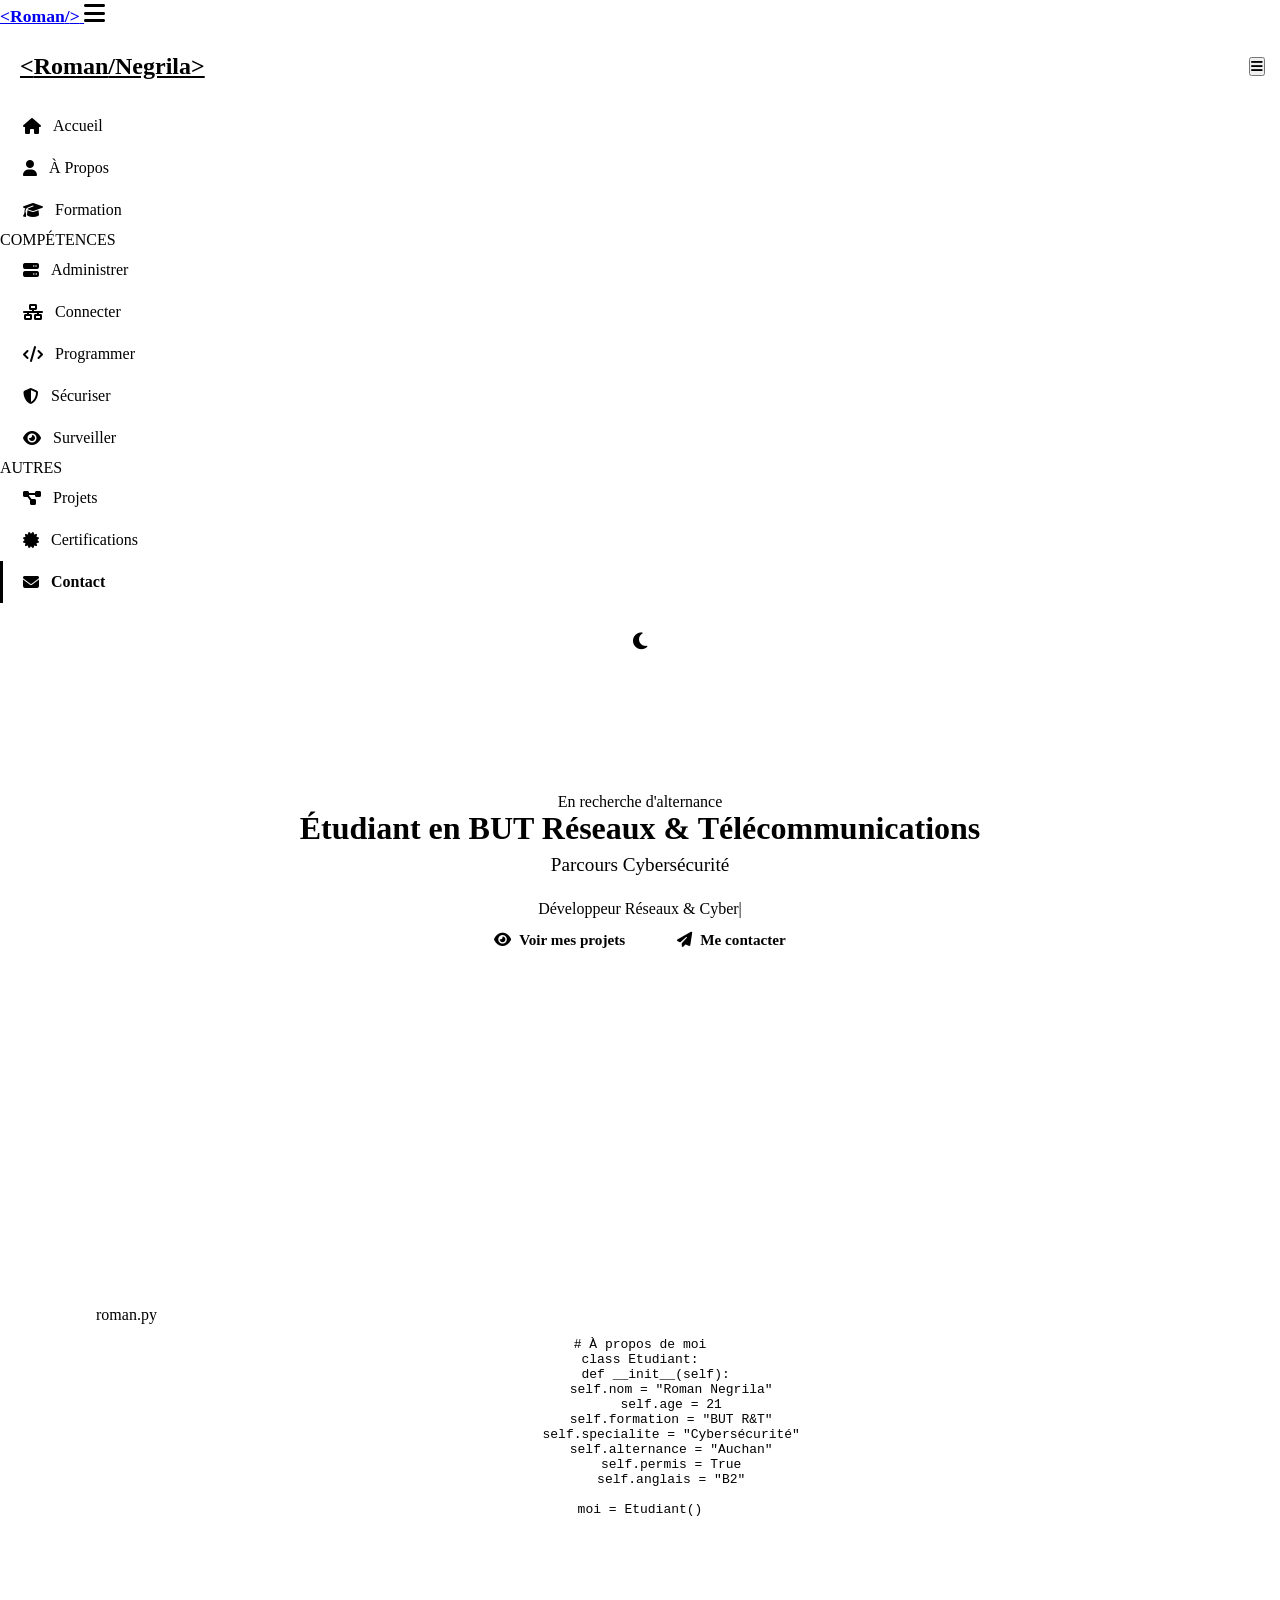
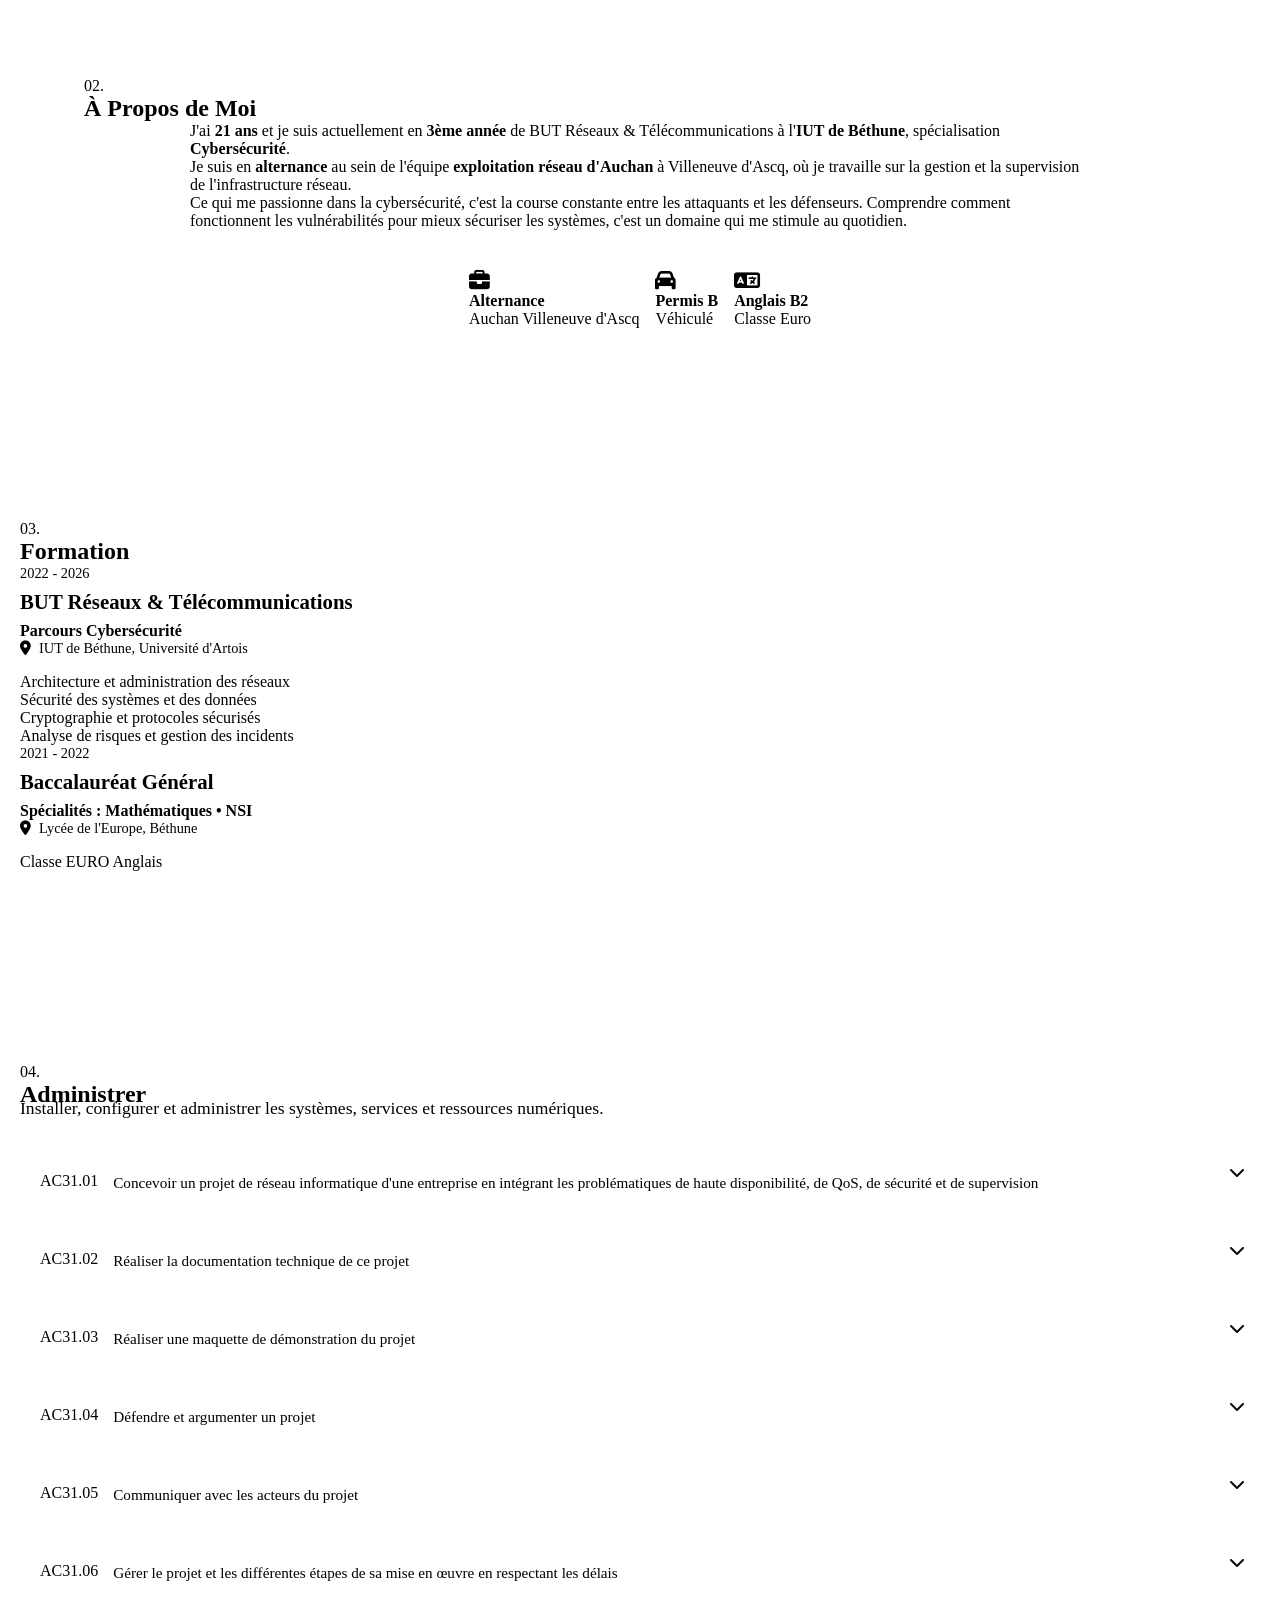
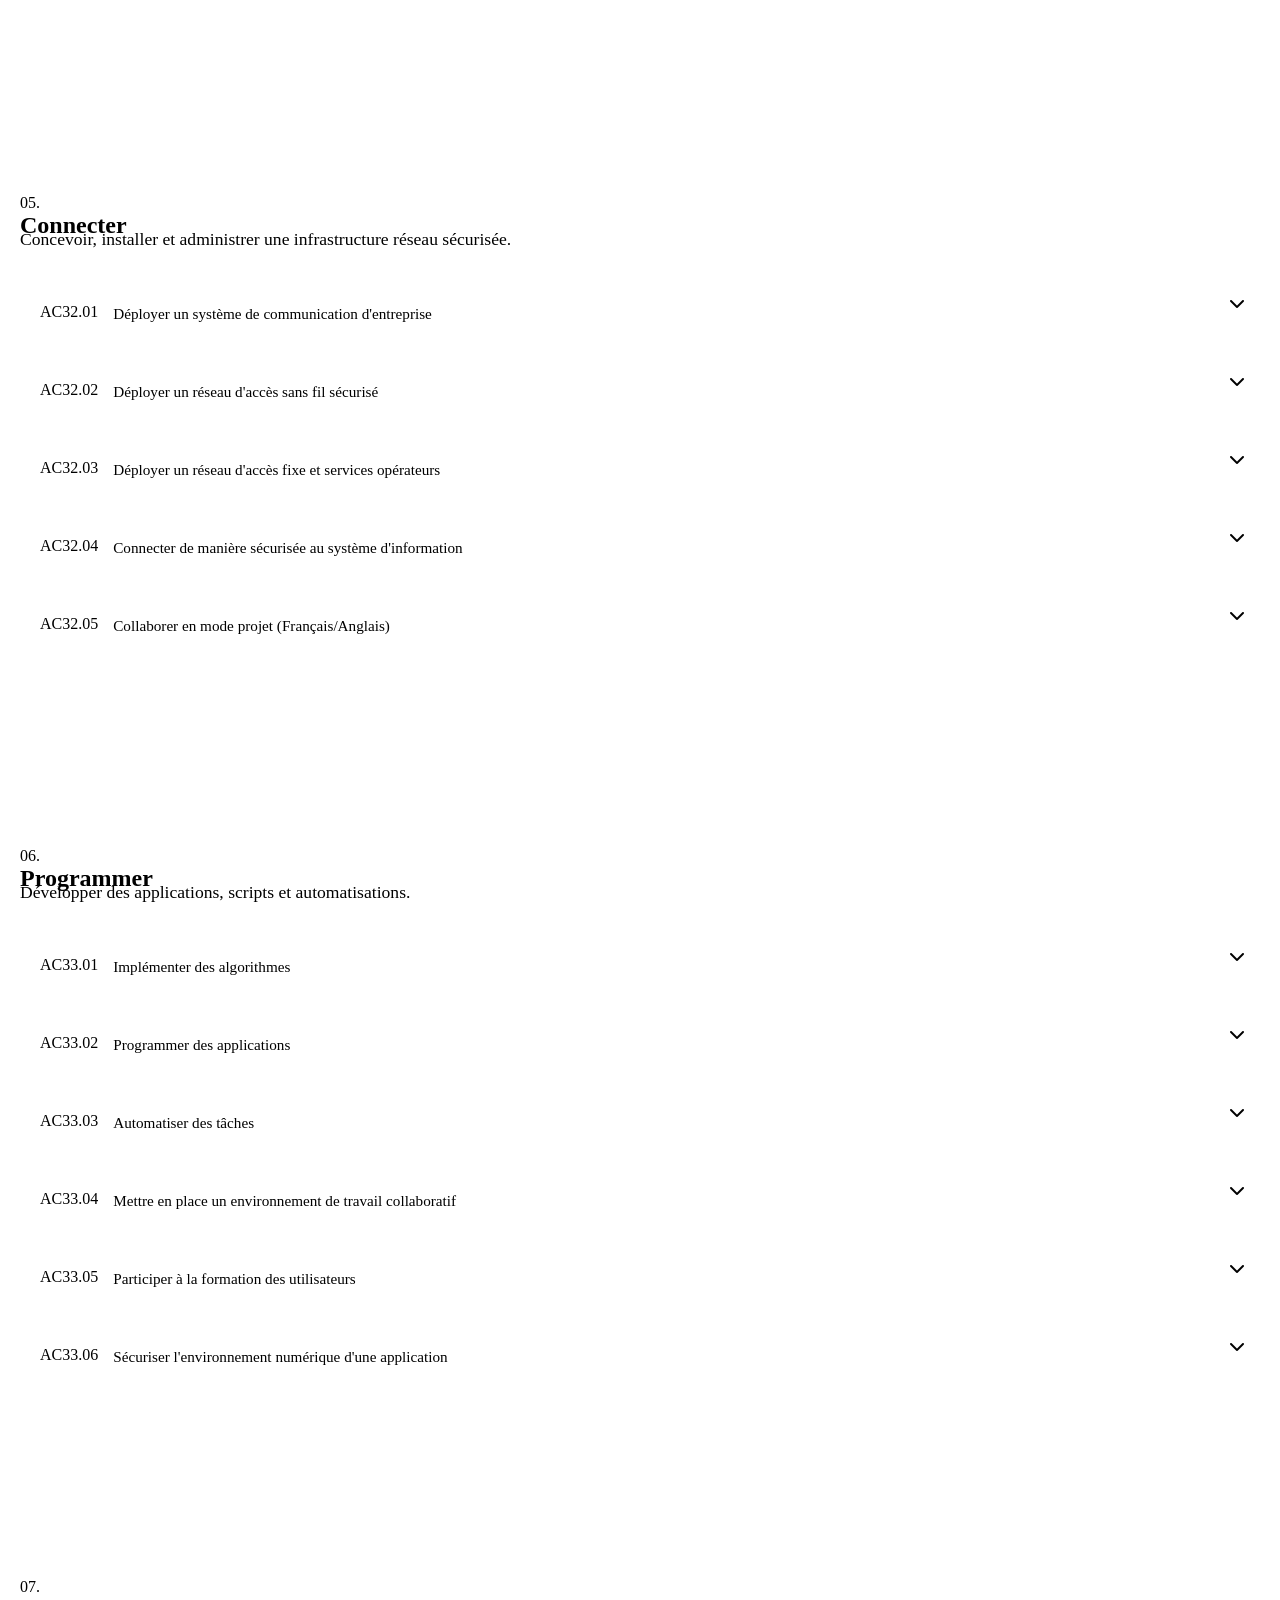
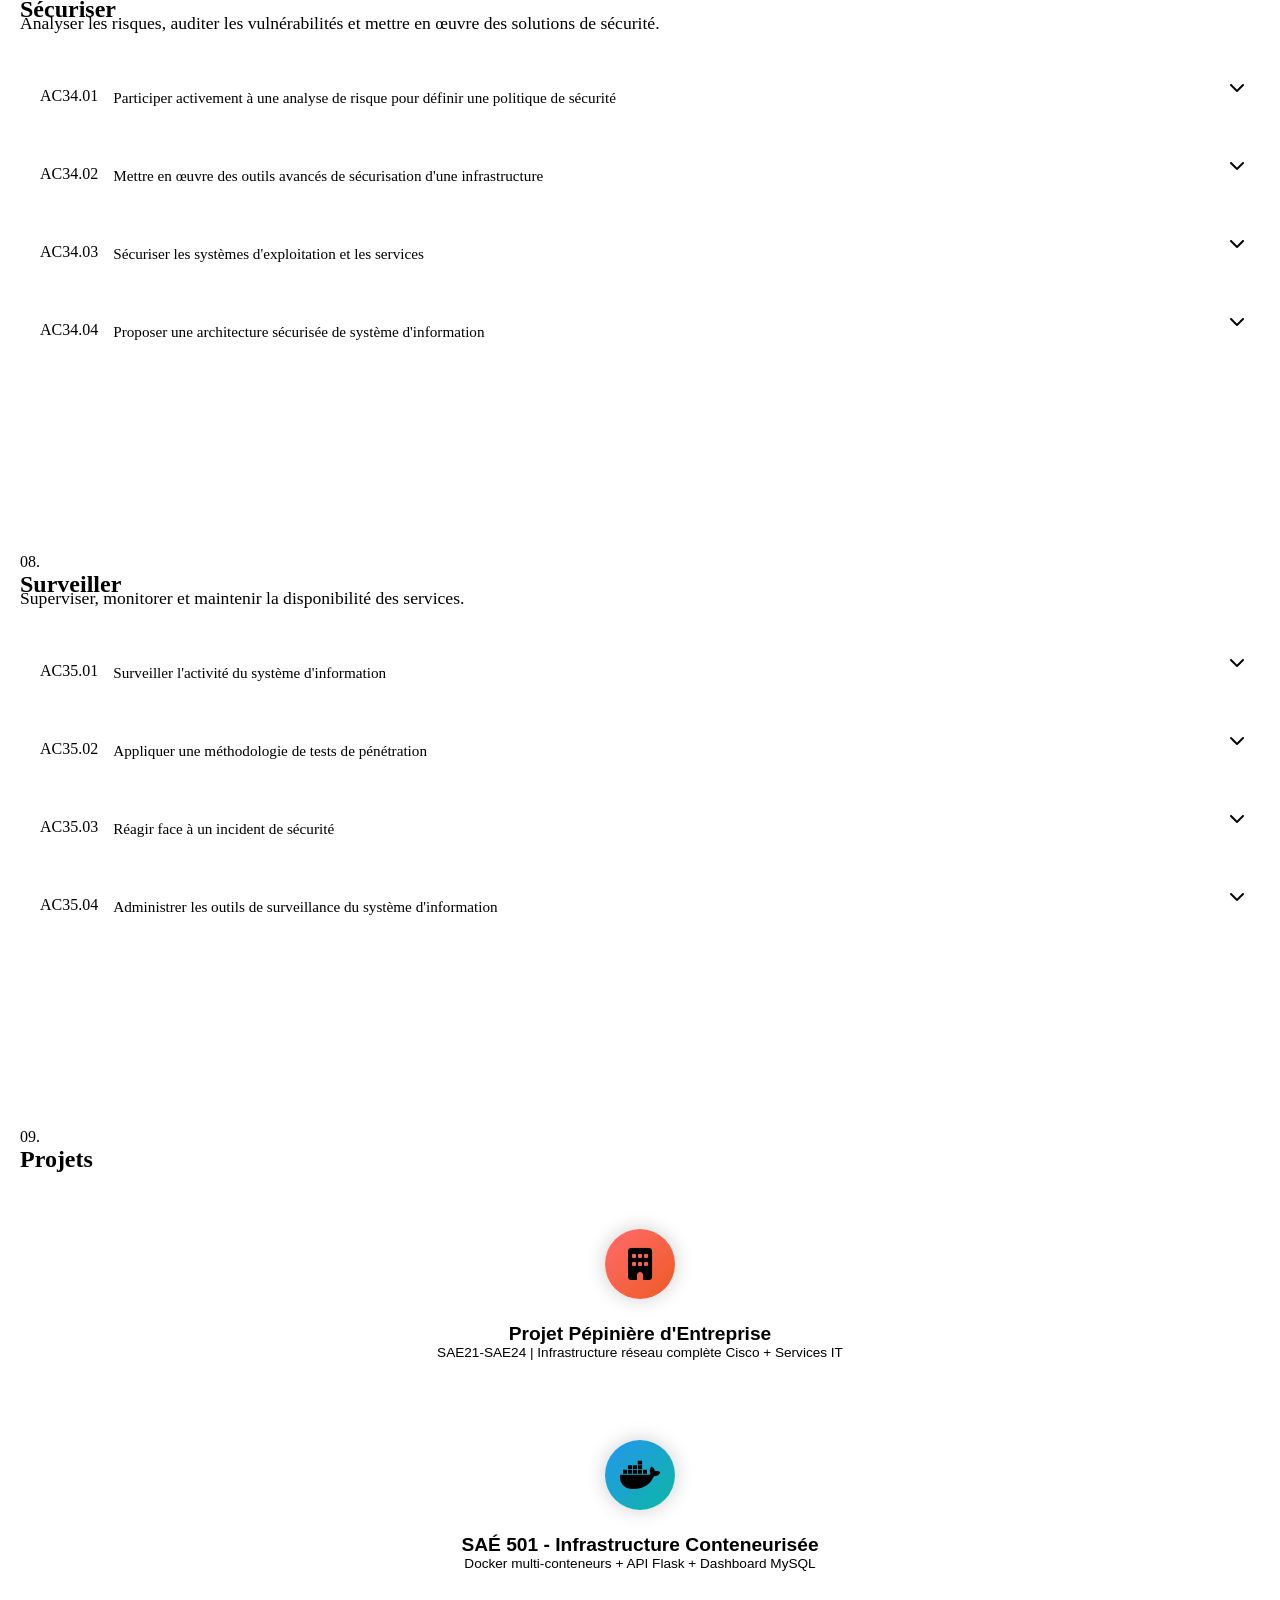
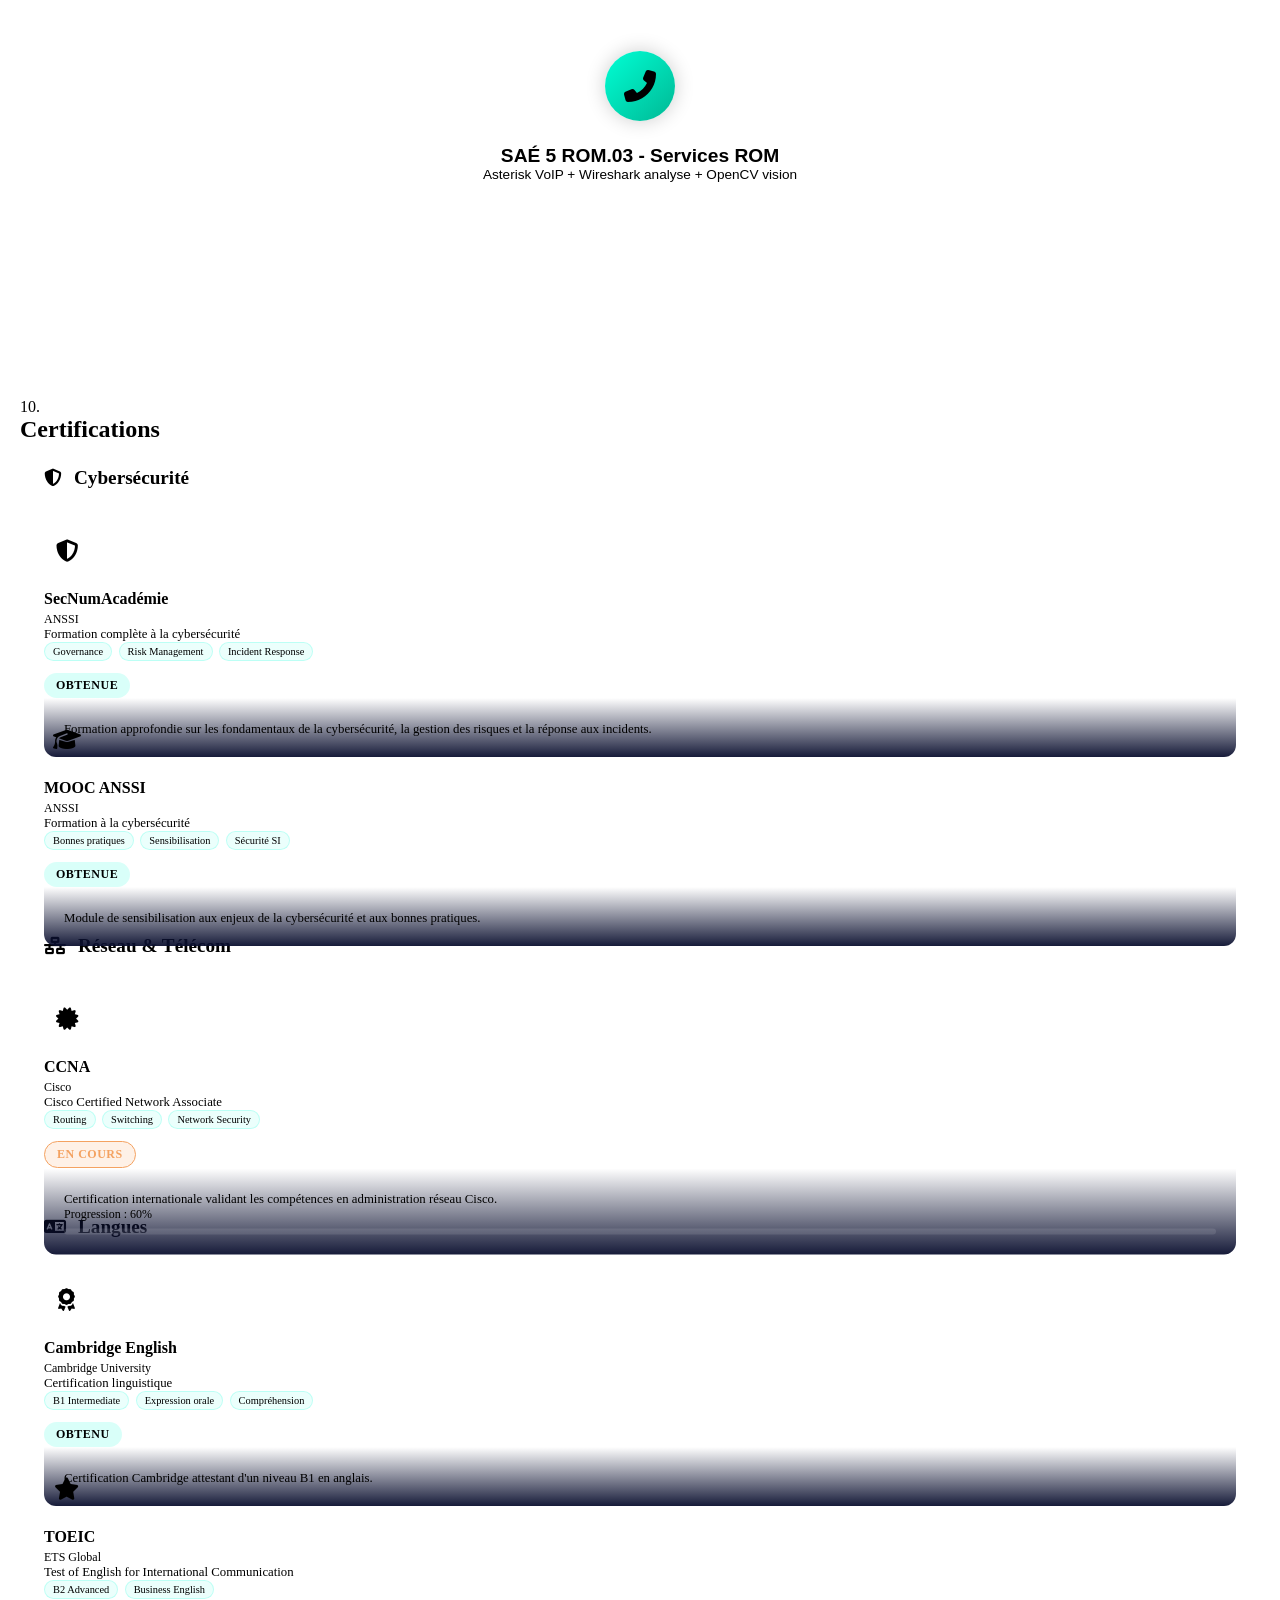
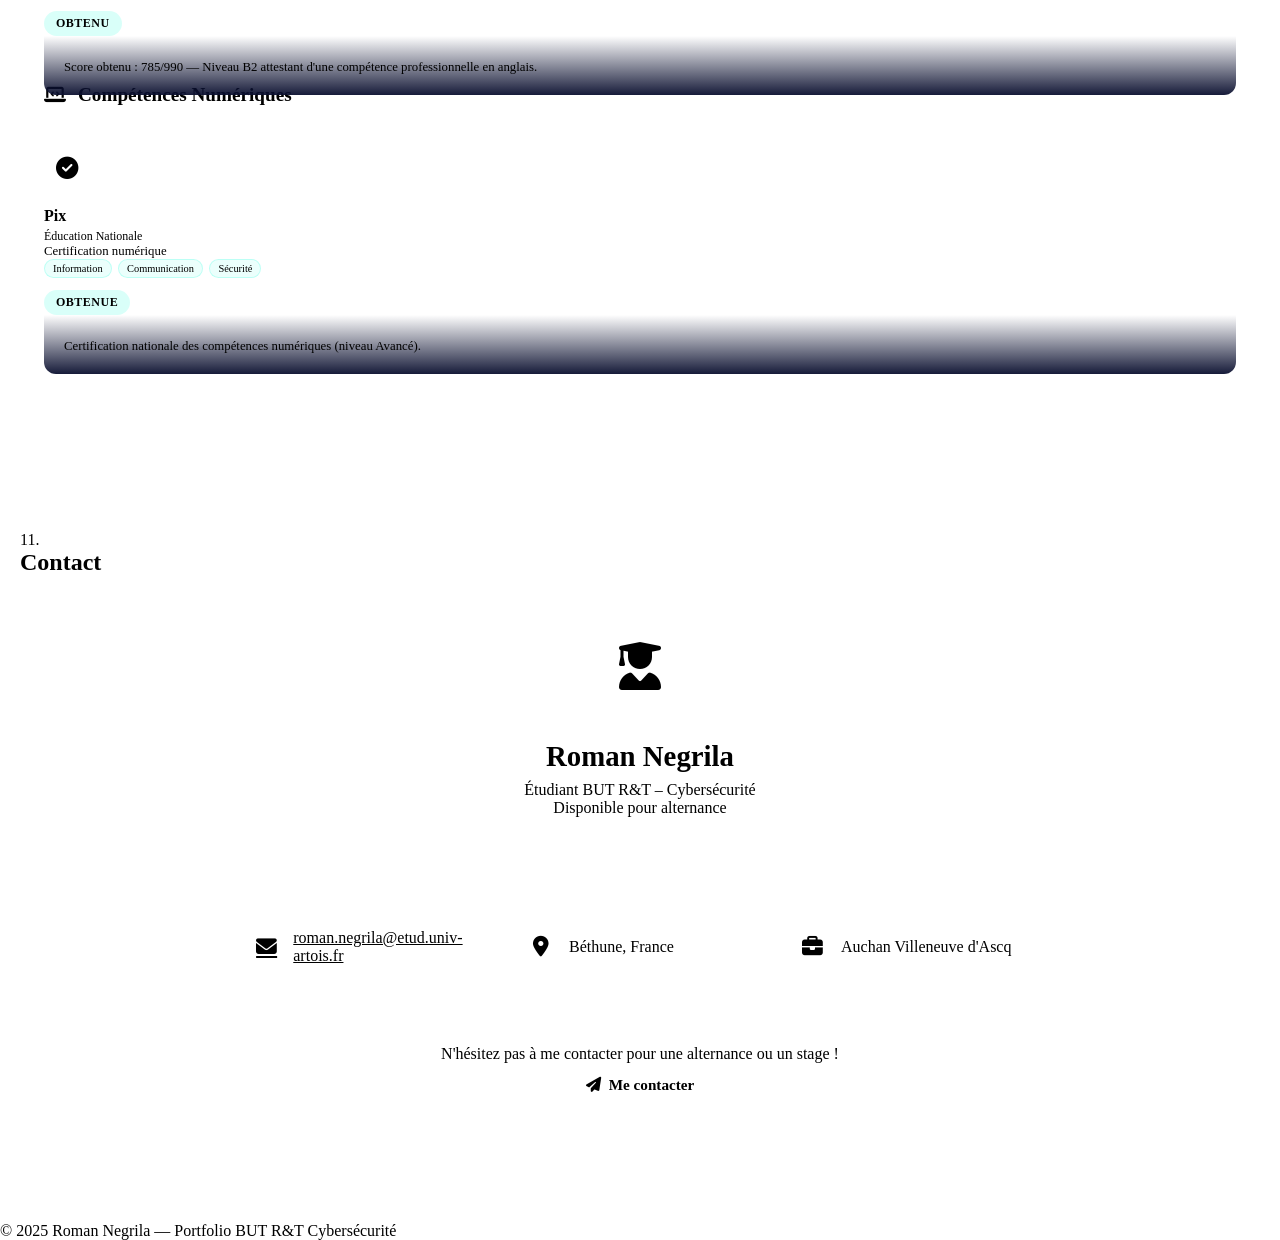
==== commit 514c6111: "Update index.html" ====
--- a/index.html
+++ b/index.html
@@ -4,33 +4,43 @@
     <meta charset="UTF-8">
     <meta name="viewport" content="width=device-width, initial-scale=1.0">
     <title>Roman Negrila - Portfolio BUT R&T Cybersécurité</title>
-    
-    <!-- Meta Tags for SEO and Social Sharing -->
+
     <meta name="description" content="Portfolio de Roman Negrila, étudiant en BUT Réseaux & Télécommunications parcours Cybersécurité. Découvrez mes projets, compétences et certifications.">
-    <meta name="keywords" content="Roman Negrila, Portfolio, BUT R&T, Cybersécurité, Réseaux, Alternance, IUT Béthune, Projets, Compétences">
+    <meta name="keywords" content="Roman Negrila, Portfolio, BUT R&T, Cybersécurité, Réseaux, Alternance, IUT Béthune">
     <meta name="author" content="Roman Negrila">
-    
-
+    <meta name="theme-color" content="#0a0f2f">
 
     <link rel="preconnect" href="https://fonts.googleapis.com">
     <link rel="preconnect" href="https://fonts.gstatic.com" crossorigin>
     <link href="https://fonts.googleapis.com/css2?family=Inter:wght@300;400;500;600;700;800&family=JetBrains+Mono:wght@400;500&display=swap" rel="stylesheet">
     <link rel="stylesheet" href="https://cdnjs.cloudflare.com/ajax/libs/font-awesome/6.4.0/css/all.min.css">
     <link rel="stylesheet" href="css/style.css">
-<link rel="manifest" href="manifest.json">
-    <meta name="theme-color" content="#0a0f2f">
-    <link rel="apple-touch-icon" href="assets/images/image1.png">
 </head>
 <body data-theme="dark">
+
+    <!-- Barre de progression -->
     <div id="progress-bar"></div>
-    
-    <!-- Lightbox pour les images -->
+
+    <!-- Lightbox -->
     <div id="lightbox" role="dialog" aria-modal="true" aria-hidden="true" aria-labelledby="lightbox-caption-title">
         <button id="lightbox-close" aria-label="Fermer l'image agrandie">&times;</button>
         <img id="lightbox-img" src="" alt="Image agrandie">
         <div id="lightbox-caption" role="heading" aria-level="2"></div>
     </div>
-    
+
+    <!-- En-tête mobile -->
+    <header class="mobile-header">
+        <a href="#accueil" class="logo-link" aria-label="Accueil">
+            <span class="logo" style="font-family: var(--font-mono); font-size: 1.1rem; font-weight: 700;">
+                <span class="logo-bracket">&lt;</span>Roman<span class="logo-slash">/</span><span class="logo-bracket">></span>
+            </span>
+        </a>
+        <button id="mobile-sidebar-toggle" aria-label="Ouvrir le menu" style="background:none;border:none;color:var(--fg-color);font-size:1.5rem;cursor:pointer;">
+            <i class="fas fa-bars"></i>
+        </button>
+    </header>
+
+    <!-- Sidebar -->
     <aside class="sidebar">
         <div class="sidebar-header">
             <a href="#accueil" class="logo-link" aria-label="Retour à l'accueil">
@@ -38,63 +48,64 @@
                     <span class="logo-bracket">&lt;</span>Roman<span class="logo-slash">/</span>Negrila<span class="logo-bracket">></span>
                 </h1>
             </a>
-            <button id="sidebar-toggle" aria-label="Ouvrir/Fermer le menu latéral">
+            <button id="sidebar-toggle" aria-label="Fermer le menu latéral">
                 <i class="fas fa-bars"></i>
             </button>
         </div>
-        
-        <nav class="sidebar-nav">
+
+        <nav class="sidebar-nav" aria-label="Navigation principale">
             <a href="#accueil" class="sidebar-link active">
-                <i class="fas fa-home"></i>
+                <i class="fas fa-home" aria-hidden="true"></i>
                 <span>Accueil</span>
             </a>
             <a href="#a-propos" class="sidebar-link">
-                <i class="fas fa-user"></i>
+                <i class="fas fa-user" aria-hidden="true"></i>
                 <span>À Propos</span>
             </a>
             <a href="#formation" class="sidebar-link">
-                <i class="fas fa-graduation-cap"></i>
+                <i class="fas fa-graduation-cap" aria-hidden="true"></i>
                 <span>Formation</span>
             </a>
-            
+
             <div class="sidebar-section-title">COMPÉTENCES</div>
-            
+
             <a href="#administrer" class="sidebar-link competence-link">
-                <i class="fas fa-server"></i>
+                <i class="fas fa-server" aria-hidden="true"></i>
                 <span>Administrer</span>
             </a>
             <a href="#connecter" class="sidebar-link competence-link">
-                <i class="fas fa-network-wired"></i>
+                <i class="fas fa-network-wired" aria-hidden="true"></i>
                 <span>Connecter</span>
             </a>
             <a href="#programmer" class="sidebar-link competence-link">
-                <i class="fas fa-code"></i>
+                <i class="fas fa-code" aria-hidden="true"></i>
                 <span>Programmer</span>
             </a>
             <a href="#securiser" class="sidebar-link competence-link">
-                <i class="fas fa-shield-alt"></i>
+                <i class="fas fa-shield-alt" aria-hidden="true"></i>
                 <span>Sécuriser</span>
             </a>
             <a href="#surveiller" class="sidebar-link competence-link">
-                <i class="fas fa-eye"></i>
+                <i class="fas fa-eye" aria-hidden="true"></i>
                 <span>Surveiller</span>
             </a>
-            
+
             <div class="sidebar-section-title">AUTRES</div>
-            
+
             <a href="#projets" class="sidebar-link">
-                <i class="fas fa-project-diagram"></i>
+                <i class="fas fa-project-diagram" aria-hidden="true"></i>
                 <span>Projets</span>
             </a>
             <a href="#certifications" class="sidebar-link">
-                <i class="fas fa-certificate"></i>
+                <i class="fas fa-certificate" aria-hidden="true"></i>
                 <span>Certifications</span>
             </a>
             <a href="#contact" class="sidebar-link">
-                <i class="fas fa-envelope"></i>
+                <i class="fas fa-envelope" aria-hidden="true"></i>
                 <span>Contact</span>
-            </a>        </nav>
-        
+            </a>
+        </nav>
+
         <div class="sidebar-footer">
             <button id="theme-toggle" aria-label="Changer le thème">
                 <i class="fas fa-moon"></i>
@@ -102,8 +113,10 @@
         </div>
     </aside>
 
+    <!-- Contenu principal -->
     <main class="main-content">
-        <!-- Project Modal -->
+
+        <!-- Modal Projet -->
         <div id="project-modal" class="project-modal" role="dialog" aria-modal="true" aria-hidden="true" aria-labelledby="modal-project-title">
             <div class="project-modal-content">
                 <button class="modal-close" aria-label="Fermer la fenêtre du projet">&times;</button>
@@ -115,14 +128,14 @@
             </div>
         </div>
 
-        <!-- 01. ACCUEIL -->
+        <!-- ===================== 01. ACCUEIL ===================== -->
         <section id="accueil" class="hero-section">
             <div class="hero-content">
                 <div class="hero-badge">
                     <span class="pulse" aria-hidden="true"></span>
                     En recherche d'alternance
                 </div>
-                <h2>Étudiant en <span class="highlight">BUT Réseaux & Télécommunications</span></h2>
+                <h2>Étudiant en <span class="highlight">BUT Réseaux &amp; Télécommunications</span></h2>
                 <h3>Parcours <span class="accent-text">Cybersécurité</span></h3>
                 <p class="typing-container">
                     <span class="typing" aria-live="polite" aria-atomic="true"></span><span class="cursor" aria-hidden="true">|</span>
@@ -149,7 +162,7 @@
     <span class="token keyword">def</span> <span class="token function">__init__</span>(self):
         self.nom = <span class="token string">"Roman Negrila"</span>
         self.age = <span class="token number">21</span>
-        self.formation = <span class="token string">"BUT R&T"</span>
+        self.formation = <span class="token string">"BUT R&amp;T"</span>
         self.specialite = <span class="token string">"Cybersécurité"</span>
         self.alternance = <span class="token string">"Auchan"</span>
         self.permis = <span class="token boolean">True</span>
@@ -158,14 +171,17 @@
 moi = <span class="token class">Etudiant</span>()</code></pre>
                 </div>
             </div>
-        </section>section id="a-propos">
+        </section>
+
+        <!-- ===================== 02. À PROPOS ===================== -->
+        <section id="a-propos">
             <div class="section-header">
                 <span class="section-tag">02.</span>
                 <h2>À Propos de Moi</h2>
             </div>
             <div class="about-content">
-                <p class="lead">J'ai <strong>21 ans</strong> et je suis actuellement en <strong>3ème année</strong> de BUT Réseaux & Télécommunications à l'<strong>IUT de Béthune</strong>, spécialisation <strong>Cybersécurité</strong>.</p>
-                <p>Je suis en <strong>alternance</strong> au sein de l'équipe <strong>exploitation réseau d'Auchan</strong> à Villeneuve d'Ascq, où je travaille sur la gestion et la supervision de l'infrastructure réseau du magasin.</p>
+                <p class="lead">J'ai <strong>21 ans</strong> et je suis actuellement en <strong>3ème année</strong> de BUT Réseaux &amp; Télécommunications à l'<strong>IUT de Béthune</strong>, spécialisation <strong>Cybersécurité</strong>.</p>
+                <p>Je suis en <strong>alternance</strong> au sein de l'équipe <strong>exploitation réseau d'Auchan</strong> à Villeneuve d'Ascq, où je travaille sur la gestion et la supervision de l'infrastructure réseau.</p>
                 <p>Ce qui me passionne dans la cybersécurité, c'est la course constante entre les attaquants et les défenseurs. Comprendre comment fonctionnent les vulnérabilités pour mieux sécuriser les systèmes, c'est un domaine qui me stimule au quotidien.</p>
                 <div class="about-info-cards">
                     <div class="info-card">
@@ -188,11 +204,12 @@
                             <strong>Anglais B2</strong>
                             <span>Classe Euro</span>
                         </div>
-                    </div>                </div>
+                    </div>
+                </div>
             </div>
         </section>
 
-        <!-- 03. FORMATION -->
+        <!-- ===================== 03. FORMATION ===================== -->
         <section id="formation">
             <div class="section-header">
                 <span class="section-tag">03.</span>
@@ -203,7 +220,8 @@
                     <div class="timeline-marker"></div>
                     <div class="timeline-content">
                         <span class="timeline-date">2022 - 2026</span>
-                        <h3>BUT Réseaux & Télécommunications</h3>                        <h4>Parcours Cybersécurité</h4>
+                        <h3>BUT Réseaux &amp; Télécommunications</h3>
+                        <h4>Parcours Cybersécurité</h4>
                         <p class="timeline-location"><i class="fas fa-map-marker-alt" aria-hidden="true"></i> IUT de Béthune, Université d'Artois</p>
                         <ul class="timeline-details">
                             <li>Architecture et administration des réseaux</li>
@@ -225,16 +243,17 @@
                         </ul>
                     </div>
                 </div>
-            </div>        </section>
-
-        <!-- 04. ADMINISTRER (full from pages/administrer.html) -->
+            </div>
+        </section>
+
+        <!-- ===================== 04. ADMINISTRER ===================== -->
         <section id="administrer">
             <div class="section-header">
                 <span class="section-tag">04.</span>
                 <h2>Administrer</h2>
                 <p class="section-intro">Installer, configurer et administrer les systèmes, services et ressources numériques.</p>
             </div>
-            
+
             <div class="ac-container">
                 <details class="ac-card">
                     <summary>
@@ -243,15 +262,15 @@
                         <i class="fas fa-chevron-down ac-toggle-icon" aria-hidden="true"></i>
                     </summary>
                     <div class="ac-content">
-                        <p>Lors du projet <strong>Pépinière d'Entreprise</strong> (SAE21/SAE24), j'ai conçu une infrastructure réseau complète pour une société de pépinière d'entreprises. Ce projet a nécessité la conception d'un réseau sécurisé avec plusieurs services (administration, production, IT) séparés par des VLANs. J'ai intégré les notions de haute disponibilité avec la redondance des équipements, configuré la QoS pour prioriser le trafic voix sur IP, et mis en place une architecture sécurisée avec pare-feu et filtrage.</p>
-                        
+                        <p>Lors du projet <strong>Pépinière d'Entreprise</strong> (SAE21/SAE24), j'ai conçu une infrastructure réseau complète. J'ai intégré les notions de haute disponibilité avec la redondance des équipements, configuré la QoS pour prioriser le trafic voix sur IP, et mis en place une architecture sécurisée avec pare-feu et filtrage.</p>
+
                         <figure>
                             <img src="assets/images/adm/administrer_proxmox.jpg" alt="Administration Proxmox pour haute disponibilité et QoS" class="skill-img" loading="lazy" data-lightbox-caption="Administration Proxmox VE - Gestion VM haute disponibilité"/>
                             <figcaption>Administration Proxmox pour haute disponibilité et QoS</figcaption>
                             <img src="assets/images/adm/administrer_ad.jpg" alt="Configuration Active Directory pour VLAN Admin" class="skill-img" loading="lazy" data-lightbox-caption="Configuration AD DS pour VLAN Administration"/>
                             <figcaption>Configuration Active Directory pour VLAN Admin</figcaption>
                         </figure>
-                        
+
                         <h4>Architecture conçue</h4>
                         <ul>
                             <li><strong>VLAN 10</strong> (Administration) : <code>192.168.10.0/24</code></li>
@@ -259,7 +278,7 @@
                             <li><strong>VLAN 30</strong> (IT) : <code>192.168.30.0/24</code></li>
                             <li><strong>VLAN 40</strong> (Guest) : <code>192.168.40.0/24</code></li>
                         </ul>
-                        
+
                         <h4>Services déployés</h4>
                         <ul>
                             <li><strong>Windows Server 2019</strong> : AD DS, DNS, DHCP</li>
@@ -267,7 +286,7 @@
                             <li><strong>Docker</strong> : Apache/Nginx, TFTP</li>
                             <li><strong>Caméra IP</strong> : Vivotek avec analyse vidéo</li>
                         </ul>
-                        
+
                         <div class="ac-skills">
                             <span class="skill-tag">Cisco</span>
                             <span class="skill-tag">VLAN</span>
@@ -284,7 +303,8 @@
                         <i class="fas fa-chevron-down ac-toggle-icon" aria-hidden="true"></i>
                     </summary>
                     <div class="ac-content">
-                        <p>Dans le cadre du Projet Pépinière, j'ai rédigé une documentation technique complète permettant la reproductibilité de l'infrastructure.</p>                        
+                        <p>Dans le cadre du Projet Pépinière, j'ai rédigé une documentation technique complète permettant la reproductibilité de l'infrastructure.</p>
+
                         <h4>Documentation réalisée</h4>
                         <ul>
                             <li>Configuration routeur Cisco (NAT, ACL, DHCP, VLAN, QoS)</li>
@@ -294,7 +314,7 @@
                         </ul>
 
                         <h4>Exemple de configuration Routeur</h4>
-                        <pre><code class="language-cisco">! Configuration des VLANs
+                        <pre><code>! Configuration des VLANs
 interface Vlan10
  description Administration
  ip address 192.168.10.1 255.255.255.0
@@ -303,7 +323,7 @@
 ip dhcp pool vlan10
  network 192.168.10.0 255.255.255.0
  default-router 192.168.10.1</code></pre>
-                        
+
                         <div class="ac-skills">
                             <span class="skill-tag">Documentation</span>
                             <span class="skill-tag">Procédures</span>
@@ -320,7 +340,7 @@
                     </summary>
                     <div class="ac-content">
                         <p>J'ai réalisé une maquette fonctionnelle complète du projet Pépinière permettant de démontrer la faisabilité technique devant le jury.</p>
-                        
+
                         <h4>Composants de la maquette</h4>
                         <ul>
                             <li><strong>Routeur Cisco C927-4P</strong> : NAT, ACL, DHCP, QoS</li>
@@ -329,7 +349,7 @@
                             <li><strong>Serveur Windows Server 2019</strong> : AD DS, DNS, DHCP</li>
                             <li><strong>Serveur Asterisk</strong> : ToIP avec 2 téléphones IP</li>
                         </ul>
-                        
+
                         <div class="ac-skills">
                             <span class="skill-tag">VMware</span>
                             <span class="skill-tag">Cisco</span>
@@ -338,7 +358,7 @@
                         </div>
                     </div>
                 </details>
-                
+
                 <details class="ac-card">
                     <summary>
                         <span class="ac-code">AC31.04</span>
@@ -347,14 +367,14 @@
                     </summary>
                     <div class="ac-content">
                         <p>Lors des soutenances de projets (Pépinière, SAE 501, SAE 503), j'ai présenté et défendu mes choix techniques devant un jury d'enseignants et de professionnels.</p>
-                        
+
                         <h4>Projets défendus</h4>
                         <ul>
                             <li><strong>Projet Pépinière</strong> : Architecture réseau complète (note: 16/20)</li>
                             <li><strong>SAE 501</strong> : Infrastructure conteneurisée Docker (note: 17/20)</li>
                             <li><strong>SAE 503</strong> : Services ROM/VoIP (note: 15/20)</li>
                         </ul>
-                        
+
                         <div class="ac-skills">
                             <span class="skill-tag">Présentation</span>
                             <span class="skill-tag">Argumentation</span>
@@ -371,7 +391,7 @@
                     </summary>
                     <div class="ac-content">
                         <p>Au cours des projets collectifs, j'ai appris à communiquer efficacement avec les membres de l'équipe et les enseignants.</p>
-                        
+
                         <h4>Communication en équipe</h4>
                         <ul>
                             <li>Répartition des tâches via matrice RACI</li>
@@ -380,12 +400,6 @@
                             <li>Appel téléphonique en anglais avec "client" simulé</li>
                         </ul>
 
-                        <h4>Langues</h4>
-                        <ul>
-                            <li>Communication en français</li>
-                            <li>Anglais B2</li>
-                        </ul>
-                        
                         <div class="ac-skills">
                             <span class="skill-tag">Équipe</span>
                             <span class="skill-tag">Français</span>
@@ -402,7 +416,7 @@
                     </summary>
                     <div class="ac-content">
                         <p>J'ai géré des projets complets sur plusieurs semaines en respectant les délais. Le projet Pépinière s'est déroulé sur 6 jours intensifs.</p>
-                        
+
                         <h4>Planification</h4>
                         <ul>
                             <li>Création du diagramme de Gantt sur 6 jours</li>
@@ -413,14 +427,13 @@
 
                         <h4>Résultats</h4>
                         <ul>
-                            <li>Infrastructure complète livrée</li>
+                            <li>Infrastructure complète livrée dans les délais</li>
                             <li>Documentation complète (30 pages)</li>
                             <li>Soutenance réussie (note: 16/20)</li>
-                            <li>Délai respecté</li>
-                        </ul>
-                        
-                        <div class="ac-skills">
-                            <span class="skill-tag">Gestion</span>
+                        </ul>
+
+                        <div class="ac-skills">
+                            <span class="skill-tag">Gestion de projet</span>
                             <span class="skill-tag">Délais</span>
                             <span class="skill-tag">Méthode Agile</span>
                         </div>
@@ -429,7 +442,7 @@
             </div>
         </section>
 
-        <!-- 05. CONNECTER -->
+        <!-- ===================== 05. CONNECTER ===================== -->
         <section id="connecter">
             <div class="section-header">
                 <span class="section-tag">05.</span>
@@ -437,7 +450,7 @@
                 <p class="section-intro">Concevoir, installer et administrer une infrastructure réseau sécurisée.</p>
             </div>
             <div class="ac-container">
-                <details class="ac-card but3">
+                <details class="ac-card">
                     <summary>
                         <span class="ac-code">AC32.01</span>
                         <span class="ac-title">Déployer un système de communication d'entreprise</span>
@@ -445,36 +458,25 @@
                     </summary>
                     <div class="ac-content">
                         <div class="but3-reflex">
-                            <div class="reflex-item">
-                                <strong>Ce que j'ai fait :</strong> Déployé Asterisk + caméra IP Vivotek pour SAE503/Pépinière (10 extensions SIP, flux RTSP)
-                            </div>
-                            <div class="reflex-item">
-                                <strong>Pourquoi :</strong> Système communication complète (VoIP + vidéo) pour PME, exigences SAE
-                            </div>
-                            <div class="reflex-item">
-                                <strong>Comment :</strong> Alpine Linux, Docker, OpenCV Python, SQLite (suivi QR codes caméra)
-                            </div>
-                            <div class="reflex-item">
-                                <strong>Difficultés :</strong> Latence RTSP haute → résolu QoS Asterisk + buffering OpenCV
-                            </div>
-                            <div class="reflex-item">
-                                <strong>Apprentissages :</strong> SIP fragile sans ACL, monitoring CDR essentiel prod
-                            </div>
-                            <div class="reflex-item">
-                                <strong>Pro :</strong> FreePBX entreprise + Kamailio pour scale + WebRTC
-                            </div>
-                        </div>
-                        
+                            <div class="reflex-item"><strong>Ce que j'ai fait :</strong> Déployé Asterisk + caméra IP Vivotek pour SAE503/Pépinière (10 extensions SIP, flux RTSP)</div>
+                            <div class="reflex-item"><strong>Pourquoi :</strong> Système de communication complète (VoIP + vidéo) pour PME</div>
+                            <div class="reflex-item"><strong>Comment :</strong> Alpine Linux, Docker, OpenCV Python, SQLite (suivi QR codes caméra)</div>
+                            <div class="reflex-item"><strong>Difficultés :</strong> Latence RTSP haute → résolu QoS Asterisk + buffering OpenCV</div>
+                            <div class="reflex-item"><strong>Apprentissages :</strong> SIP fragile sans ACL, monitoring CDR essentiel en prod</div>
+                            <div class="reflex-item"><strong>Pro :</strong> FreePBX entreprise + Kamailio pour scale + WebRTC</div>
+                        </div>
+
                         <figure>
                             <img src="assets/images/connec/connecter_telephonie.jpg" alt="Déploiement Asterisk ToIP" class="skill-img" loading="lazy" data-lightbox-caption="Serveur Asterisk avec téléphones IP"/>
                             <figcaption>Déploiement Asterisk ToIP</figcaption>
                         </figure>
+
                         <h4>Traces techniques</h4>
                         <ul>
                             <li><strong>Asterisk 18</strong> : 10 comptes SIP, trunks inter-serveurs</li>
                             <li><strong>Vivotek RTSP</strong> : Détection QR OpenCV</li>
                         </ul>
-                        
+
                         <div class="ac-skills">
                             <span class="skill-tag">Asterisk</span>
                             <span class="skill-tag">VoIP</span>
@@ -483,6 +485,7 @@
                         </div>
                     </div>
                 </details>
+
                 <details class="ac-card">
                     <summary>
                         <span class="ac-code">AC32.02</span>
@@ -495,28 +498,22 @@
                             <figcaption>Configuration QoS Cisco pour WiFi prioritaire</figcaption>
                         </figure>
 
-                    <div class="ac-content">
                         <p>J'ai configuré un réseau WiFi sécurisé sur point d'accès Cisco dans le cadre du projet Pépinière.</p>
-                        
+
                         <h4>Configuration borne WiFi Cisco</h4>
                         <ul>
                             <li>Création du SSID "WLAN_Pepiniere"</li>
-                            <li>Configuration WPA2-Enterprise avec authentification RADIUS</li>                            <li>Sécurisation en 2.4GHz et 5GHz (802.11n/ac)</li>
+                            <li>Configuration WPA2-Enterprise avec authentification RADIUS</li>
+                            <li>Sécurisation en 2.4GHz et 5GHz (802.11n/ac)</li>
                             <li>Configuration du chiffrement AES-256</li>
                             <li>Isolation des clients</li>
                         </ul>
 
-                        <h4>Sécurité WiFi</h4>
-                        <ul>
-                            <li>WPA2 Enterprise avec serveur RADIUS</li>
-                            <li>Chiffrement AES 256 bits</li>
-                            <li>Authentification par certificats</li>
-                        </ul>
-                        
                         <div class="ac-skills">
                             <span class="skill-tag">WiFi</span>
                             <span class="skill-tag">WPA2</span>
                             <span class="skill-tag">802.11n/ac</span>
+                            <span class="skill-tag">RADIUS</span>
                         </div>
                     </div>
                 </details>
@@ -529,36 +526,28 @@
                     </summary>
                     <div class="ac-content">
                         <p>J'ai déployé une infrastructure réseau complète avec routeur et switch Cisco pour le projet Pépinière.</p>
-                        
+
                         <h4>Équipements configurés</h4>
                         <ul>
                             <li><strong>Routeur Cisco C927-4P</strong> : Routage inter-VLAN, NAT, ACL, DHCP</li>
                             <li><strong>Switch Cisco Catalyst 2960</strong> : 24 ports en mode access/trunk</li>
                         </ul>
 
-                        <h4>Architecture réseau</h4>
-                        <ul>
-                            <li>3 VLANs principaux (10, 20, 30)</li>
-                            <li>Routage inter-VLAN sur le routeur Cisco</li>
-                            <li>NAT pour accès Internet</li>
-                            <li>ACL pour filtrage inter-VLAN</li>
-                        </ul>
-
                         <h4>Configuration routeur</h4>
-                        <pre><code class="language-cisco">! Interfaces VLAN
+                        <pre><code>! Interfaces VLAN
 interface Vlan10
  description Administration
  ip address 192.168.10.1 255.255.255.0
  ip nat inside
 !
 interface Vlan20
- description Production  
+ description Production
  ip address 192.168.20.1 255.255.255.0</code></pre>
-                        
+
                         <div class="ac-skills">
                             <span class="skill-tag">Cisco IOS</span>
                             <span class="skill-tag">VLAN</span>
-                            <span class="skill-tag">routage</span>
+                            <span class="skill-tag">Routage</span>
                             <span class="skill-tag">ACL</span>
                         </div>
                     </div>
@@ -572,24 +561,15 @@
                     </summary>
                     <div class="ac-content">
                         <p>J'ai sécurisé l'accès au système d'information avec plusieurs couches de protection.</p>
-                        
+
                         <h4>Sécurité réseau</h4>
                         <ul>
                             <li>ACL sur routeur Cisco pour filtrer le trafic</li>
                             <li>NAT pour masquage d'adresses</li>
                             <li>Séparation des VLANs pour isoler les services</li>
                             <li>SSH v2 pour administration distante</li>
-                            <li>Journalisation des connexions (logging)</li>
-                        </ul>
-
-                        <h4>Services sécurisés</h4>
-                        <ul>
-                            <li>Serveur Web avec HTTPS</li>
-                            <li>Authentification sur Windows Server (AD DS)</li>
-                            <li>Accès SSH avec clés RSA 4096 bits</li>
-                            <li>Fail2Ban sur Linux</li>
-                        </ul>
-                        
+                        </ul>
+
                         <div class="ac-skills">
                             <span class="skill-tag">Firewall</span>
                             <span class="skill-tag">ACL</span>
@@ -607,26 +587,18 @@
                     </summary>
                     <div class="ac-content">
                         <p>J'ai travaillé en équipe de 5 personnes sur le projet Pépinière, avec une répartition claire des tâches.</p>
-                        
+
                         <h4>Équipe projet</h4>
                         <ul>
-                            <li><strong>Mathis Faucher</strong> - Responsable configuration Cisco</li>
-                            <li><strong>Roman Negrila</strong> - Responsable services Windows/Linux</li>
-                            <li><strong>Yohann Piek</strong> - Responsable documentation</li>
-                            <li><strong>Enzo Savary</strong> - Responsable IoT/Arduino</li>
-                            <li><strong>Lucas Verwaerde</strong> - Responsable QA/Tests</li>
-                        </ul>
-
-                        <h4>Communication</h4>
-                        <ul>
-                            <li>Réunions quotidiennes en français</li>
-                            <li>Appel téléphonique en anglais avec "client" simulé</li>
-                            <li>Communication asynchrone via Slack</li>
-                        </ul>
-                        
-                        <div class="ac-skills">
-                            <span class="skill-tag">Équipe</span>
-                            <span class="skill-tag">Français</span>
+                            <li><strong>Mathis Faucher</strong> – Responsable configuration Cisco</li>
+                            <li><strong>Roman Negrila</strong> – Responsable services Windows/Linux</li>
+                            <li><strong>Yohann Piek</strong> – Responsable documentation</li>
+                            <li><strong>Enzo Savary</strong> – Responsable IoT/Arduino</li>
+                            <li><strong>Lucas Verwaerde</strong> – Responsable QA/Tests</li>
+                        </ul>
+
+                        <div class="ac-skills">
+                            <span class="skill-tag">Travail d'équipe</span>
                             <span class="skill-tag">Anglais B2</span>
                             <span class="skill-tag">Méthode Agile</span>
                         </div>
@@ -635,7 +607,7 @@
             </div>
         </section>
 
-        <!-- 06. PROGRAMMER -->
+        <!-- ===================== 06. PROGRAMMER ===================== -->
         <section id="programmer">
             <div class="section-header">
                 <span class="section-tag">06.</span>
@@ -643,50 +615,30 @@
                 <p class="section-intro">Développer des applications, scripts et automatisations.</p>
             </div>
             <div class="ac-container">
-                <details class="ac-card but3">
+                <details class="ac-card">
                     <summary>
                         <span class="ac-code">AC33.01</span>
                         <span class="ac-title">Implémenter des algorithmes</span>
                         <i class="fas fa-chevron-down ac-toggle-icon" aria-hidden="true"></i>
                     </summary>
                     <div class="ac-content">
-                        <figure>
-                            <img src="assets/images/projets/SAE/connecter_infra.jpg" alt="Infrastructure SAE avec Arduino et caméra IP" class="skill-img" loading="lazy" data-lightbox-caption="Infrastructure complète projet SAE - Caméra + Arduino DHT22"/>
-                            <figcaption>Projet SAE - Caméra IP et Arduino DHT22 pour détection QR</figcaption>
-                        </figure>
                         <div class="but3-reflex">
-                            <div class="reflex-item">
-                                <strong>Ce que j'ai fait :</strong> Détection QR realtime caméra IP + capteur DHT22 Arduino (Pépinière/SAE503)
-                            </div>
-                            <div class="reflex-item">
-                                <strong>Pourquoi :</strong> Automatisation accès sécurisé + monitoring IoT industriel
-                            </div>
-                            <div class="reflex-item">
-                                <strong>Comment :</strong> OpenCV + pyzbar (QR), Arduino JSON API, SQLite persistence
-                            </div>
-                            <div class="reflex-item">
-                                <strong>Difficultés :</strong> Latence OpenCV → threading + queue; DHT22 I2C instable → librairie Adafruit
-                            </div>
-                            <div class="reflex-item">
-                                <strong>Apprentissages :</strong> Threading critique realtime, JSON parsing robuste prod
-                            </div>
-                            <div class="reflex-item">
-                                <strong>Pro :</strong> TensorFlow Lite edge AI + MQTT broker pour scale
-                            </div>
-                        </div>
-                        
-                        <figure>
-                            <img src="assets/images/connec/connecter_camqrcode.jpg" alt="Détection QR Code avec caméra IP" class="skill-img" loading="lazy" data-lightbox-caption="Détection realtime QR codes avec OpenCV + pyzbar"/>
-                            <figcaption>Détection realtime QR codes avec OpenCV</figcaption>
-                        </figure>
-                        <h4>Traces techniques</h4>
-                        <pre><code class="language-python">import cv2
+                            <div class="reflex-item"><strong>Ce que j'ai fait :</strong> Détection QR realtime caméra IP + capteur DHT22 Arduino</div>
+                            <div class="reflex-item"><strong>Pourquoi :</strong> Automatisation accès sécurisé + monitoring IoT industriel</div>
+                            <div class="reflex-item"><strong>Comment :</strong> OpenCV + pyzbar (QR), Arduino JSON API, SQLite persistence</div>
+                            <div class="reflex-item"><strong>Difficultés :</strong> Latence OpenCV → threading + queue ; DHT22 I2C instable → lib Adafruit</div>
+                            <div class="reflex-item"><strong>Apprentissages :</strong> Threading critique realtime, JSON parsing robuste en prod</div>
+                            <div class="reflex-item"><strong>Pro :</strong> TensorFlow Lite edge AI + MQTT broker pour scale</div>
+                        </div>
+
+                        <h4>Code détection QR</h4>
+                        <pre><code>import cv2
 from pyzbar.pyzbar import decode
 
 class QRCodeScanner:
     def __init__(self, rtsp_url):
         self.rtsp_url = rtsp_url
-        
+
     def process_frame(self, frame):
         gray = cv2.cvtColor(frame, cv2.COLOR_BGR2GRAY)
         qrcodes = decode(gray)
@@ -694,7 +646,7 @@
             data = qrcode.data.decode('utf-8')
             self.save_qrcode(data)
         return frame</code></pre>
-                        
+
                         <div class="ac-skills">
                             <span class="skill-tag">Python</span>
                             <span class="skill-tag">OpenCV</span>
@@ -712,7 +664,7 @@
                     </summary>
                     <div class="ac-content">
                         <p>J'ai développé des applications web complètes avec Flask et des interfaces de gestion.</p>
-                        
+
                         <h4>Application Flask (SAE 501)</h4>
                         <ul>
                             <li>API REST avec Flask (Python 3.10)</li>
@@ -722,17 +674,9 @@
                             <li>Base de données MySQL 8.0</li>
                         </ul>
 
-                        <h4>Site Web (Projet Pépinière)</h4>
-                        <ul>
-                            <li>Pages dynamiques en français et anglais</li>
-                            <li>Base de données produits (SQLite)</li>
-                            <li>Formulaire de contact avec validation</li>
-                            <li>Design responsive</li>
-                        </ul>
-                        
                         <div class="ac-skills">
                             <span class="skill-tag">Flask</span>
-                            <span class="skill-tag">HTML</span>
+                            <span class="skill-tag">HTML/CSS</span>
                             <span class="skill-tag">MySQL</span>
                             <span class="skill-tag">Responsive</span>
                         </div>
@@ -746,29 +690,16 @@
                         <i class="fas fa-chevron-down ac-toggle-icon" aria-hidden="true"></i>
                     </summary>
                     <div class="ac-content">
-                        <p>J'ai automatisé plusieurs tâches système avec des scripts.</p>
-                        
+                        <p>J'ai automatisé plusieurs tâches système avec des scripts Python et Bash.</p>
+
                         <h4>Automatisations réalisées</h4>
                         <ul>
                             <li>Script de monitoring machines (Python/Flask)</li>
                             <li>Déploiement automatique VMs (script shell)</li>
                             <li>Backup automatique configuration (cron)</li>
-                            <li>Monitoring Raspberry Pi (Python)</li>
-                            <li>Rotation des logs (logrotate)</li>
                             <li>Déploiement conteneurs (Docker Compose)</li>
                         </ul>
 
-                        <h4>Script Monitoring Ping</h4>
-                        <pre><code class="language-python">from ping3 import ping
-from flask import Flask "192.168.10.9"
-}
-
-def check_machine(name, ip):
-    result = ping(ip, timeout=2)
-    if result:
-        return (name, ip, "OK", round(result * 1000, 1))
-    return (name, ip, "ERREUR", "-")</code></pre>
-                        
                         <div class="ac-skills">
                             <span class="skill-tag">Bash</span>
                             <span class="skill-tag">Python</span>
@@ -777,7 +708,7 @@
                         </div>
                     </div>
                 </details>
-                
+
                 <details class="ac-card">
                     <summary>
                         <span class="ac-code">AC33.04</span>
@@ -786,24 +717,9 @@
                     </summary>
                     <div class="ac-content">
                         <p>J'ai configuré des environnements de développement collaboratifs avec Docker et Git.</p>
-                        
-                        <h4>Docker (SAE 501)</h4>
-                        <ul>
-                            <li>Docker Compose multi-conteneurs</li>
-                            <li>Images personnalisées (Flask, MySQL, phpMyAdmin)</li>
-                            <li>Volumes pour la persistence</li>
-                            <li>Réseau Docker isolé</li>
-                        </ul>
-
-                        <h4>Gestion de version (Git)</h4>
-                        <ul>
-                            <li>Git pour le suivi des modifications</li>
-                            <li>Dépôts partagés (GitHub)</li>
-                            <li>Branches: main, develop, feature/*</li>
-                            <li>Merge requests pour les code reviews</li>                        </ul>
 
                         <h4>docker-compose.yml</h4>
-                        <pre><code class="language-yaml">version: '3.8'
+                        <pre><code>version: '3.8'
 services:
   web:
     build: ./app
@@ -811,7 +727,7 @@
       - "5000:5000"
   db:
     image: mysql:8.0</code></pre>
-                        
+
                         <div class="ac-skills">
                             <span class="skill-tag">Docker</span>
                             <span class="skill-tag">Git</span>
@@ -828,24 +744,15 @@
                         <i class="fas fa-chevron-down ac-toggle-icon" aria-hidden="true"></i>
                     </summary>
                     <div class="ac-content">
-                        <p>J'ai créé des documentations et des interfaces utilisateur pour faciliter la prise en main des systèmes.</p>
-                        
+                        <p>J'ai créé des documentations et formé les utilisateurs à la prise en main des systèmes.</p>
+
                         <h4>Documentation créée</h4>
                         <ul>
                             <li>Procédures de connexion Windows Server</li>
                             <li>Guide d'utilisation Linux Ubuntu</li>
                             <li>Manuels Asterisk pour utilisateurs</li>
-                            <li>FAQ techniques</li>
-                        </ul>
-
-                        <h4>Formation réalisée</h4>
-                        <ul>
-                            <li>Présentation du projet au jury (30 min)</li>
-                            <li>Démonstration des fonctionnalités</li>
-                            <li>Réponses aux questions des utilisateurs</li>
-                            <li>Session de formation live</li>
-                        </ul>
-                        
+                        </ul>
+
                         <div class="ac-skills">
                             <span class="skill-tag">Formation</span>
                             <span class="skill-tag">Documentation</span>
@@ -862,25 +769,16 @@
                     </summary>
                     <div class="ac-content">
                         <p>J'ai implémenté plusieurs mesures de sécurité dans les applications développées.</p>
-                        
+
                         <h4>Sécurité applicative</h4>
                         <ul>
                             <li>Hachage des mots de passe avec bcrypt</li>
-                            <li>Protection contre injections SQL</li>
-                            <li>Gestion sécurisée des sessions</li>
-                            <li>Validation des entrées utilisateur</li>
+                            <li>Protection contre les injections SQL</li>
                             <li>CSRF tokens sur tous les formulaires</li>
+                            <li>Headers de sécurité (HSTS, CSP)</li>
                             <li>Rate limiting</li>
                         </ul>
 
-                        <h4>Autres mesures</h4>
-                        <ul>
-                            <li>Isolation des conteneurs Docker</li>
-                            <li>Configuration HTTPS</li>
-                            <li>Headers de sécurité (HSTS, CSP)</li>
-                            <li>Logs d'audit pour traçabilité</li>
-                        </ul>
-                        
                         <div class="ac-skills">
                             <span class="skill-tag">Bcrypt</span>
                             <span class="skill-tag">OWASP</span>
@@ -891,7 +789,7 @@
             </div>
         </section>
 
-        <!-- 07. SÉCURISER -->
+        <!-- ===================== 07. SÉCURISER ===================== -->
         <section id="securiser">
             <div class="section-header">
                 <span class="section-tag">07.</span>
@@ -899,51 +797,32 @@
                 <p class="section-intro">Analyser les risques, auditer les vulnérabilités et mettre en œuvre des solutions de sécurité.</p>
             </div>
             <div class="ac-container">
-                <details class="ac-card but3">
+                <details class="ac-card">
                     <summary>
                         <span class="ac-code">AC34.01</span>
                         <span class="ac-title">Participer activement à une analyse de risque pour définir une politique de sécurité</span>
+                        <i class="fas fa-chevron-down ac-toggle-icon" aria-hidden="true"></i>
                     </summary>
                     <div class="ac-content">
                         <figure>
                             <img src="assets/images/secu/securiser_ANSSI.jpg" alt="Analyse risque PSSI ANSSI" class="skill-img" loading="lazy" data-lightbox-caption="Référentiel PSSI ANSSI - Analyse risques projet Pépinière"/>
                             <figcaption>Référentiel PSSI ANSSI pour analyse risques</figcaption>
                         </figure>
-                        <i class="fas fa-chevron-down ac-toggle-icon" aria-hidden="true"></i>
-                    </summary>
-                    <div class="ac-content">
+
                         <div class="but3-reflex">
-                            <div class="reflex-item">
-                                <strong>Ce que j'ai fait :</strong> Analyse risque Pépinière (CVSS VLANs/ACLs) + politique sécurité VLAN segmentation
-                            </div>
-                            <div class="reflex-item">
-                                <strong>Pourquoi :</strong> Respect PSSI ANSSI, protection données sensibles PME
-                            </div>
-                            <div class="reflex-item">
-                                <strong>Comment :</strong> Matrice risque Excel, CVSS v3.1, EBIOS méthode
-                            </div>
-                            <div class="reflex-item">
-                                <strong>Difficultés :</strong> Quantification proba menances → utiliser NIST SP800-30
-                            </div>
-                            <div class="reflex-item">
-                                <strong>Apprentissages :</strong> Segmentation = première défense, documentation PSSI = clé audit
-                            </div>
-                            <div class="reflex-item">
-                                <strong>Pro :</strong> SIEM (Splunk) + GRC (RSA Archer) entreprise
-                            </div>
-                        </div>
-                        
-                        <h4>Traces techniques</h4>
-                        <ul>
-                            <li><strong>CVSS Scoring</strong> : VLAN misconfig C:5.9/H:4.1/I:4.9</li>
-                            <li><strong>Politique VLAN</strong> : 4 VLANs segmentés ACLs</li>
-                        </ul>
-                        
+                            <div class="reflex-item"><strong>Ce que j'ai fait :</strong> Analyse risque Pépinière (CVSS VLANs/ACLs) + politique sécurité VLAN segmentation</div>
+                            <div class="reflex-item"><strong>Pourquoi :</strong> Respect PSSI ANSSI, protection données sensibles PME</div>
+                            <div class="reflex-item"><strong>Comment :</strong> Matrice risque Excel, CVSS v3.1, méthode EBIOS</div>
+                            <div class="reflex-item"><strong>Difficultés :</strong> Quantification probabilité menaces → utiliser NIST SP800-30</div>
+                            <div class="reflex-item"><strong>Apprentissages :</strong> Segmentation = première défense, doc PSSI = clé d'audit</div>
+                            <div class="reflex-item"><strong>Pro :</strong> SIEM (Splunk) + GRC (RSA Archer) en entreprise</div>
+                        </div>
+
                         <div class="ac-skills">
                             <span class="skill-tag">Audit</span>
                             <span class="skill-tag">ANSSI</span>
                             <span class="skill-tag">Risques</span>
-                            <span class="skill-tag">MEHARI</span>
+                            <span class="skill-tag">EBIOS</span>
                         </div>
                     </div>
                 </details>
@@ -956,28 +835,15 @@
                     </summary>
                     <div class="ac-content">
                         <p>J'ai configuré plusieurs outils de sécurité pour protéger l'infrastructure réseau.</p>
-                        
-                        <h4>Pare-feu et filtrage</h4>
+
+                        <h4>Sécurité réseau et WiFi</h4>
                         <ul>
                             <li>ACL sur routeur Cisco</li>
-                            <li>Filtrage des trafics inter-VLAN</li>
-                            <li>NAT pour masquage d'adresses</li>
-                            <li>Restriction des accès SSH</li>
-                        </ul>
-
-                        <h4>Sécurité WiFi</h4>
-                        <ul>
                             <li>WPA2 Enterprise avec RADIUS</li>
                             <li>Chiffrement AES 256 bits</li>
-                            <li>Isolation des clients</li>
-                        </ul>
-
-                        <h4>Sécurité des mots de passe</h4>
-                        <ul>
-                            <li>Hachage bcrypt</li>
-                            <li>Mots de passe forts</li>
-                            <li>Politique de rotation</li>
-                        </ul>                        
+                            <li>Hachage bcrypt pour les mots de passe</li>
+                        </ul>
+
                         <div class="ac-skills">
                             <span class="skill-tag">Firewall</span>
                             <span class="skill-tag">ACL</span>
@@ -994,36 +860,24 @@
                     </summary>
                     <div class="ac-content">
                         <p>J'ai sécurisé les différents systèmes d'exploitation et services déployés.</p>
-                        
+
                         <h4>Windows Server</h4>
                         <ul>
-                            <li>Active Directory avec utilisateurs et groupes</li>
-                            <li>Politiques de groupe (GPO)</li>
-                            <li>Droits d'accès sur les partages réseau</li>
+                            <li>Active Directory avec GPO</li>
                             <li>Authentification Kerberos</li>
                             <li>Pare-feu Windows activé</li>
                         </ul>
 
-                        <h4>Linux (Asterisk, Docker)</h4>
+                        <h4>Linux</h4>
                         <ul>
                             <li>Configuration SSH sécurisée</li>
-                            <li>Utilisateurs avec droits limités (sudo)</li>
+                            <li>Fail2Ban pour protection brute-force</li>
                             <li>Mise à jour automatique des paquets</li>
-                            <li>Fail2Ban pour protection brute-force</li>
-                        </ul>
-
-                        <h4>Sécurité VoIP (Asterisk)</h4>
-                        <ul>
-                            <li>Authentification SIP avec mots de passe forts</li>
-                            <li>Ports par défaut modifiés</li>
-                            <li>Monitoring des appels (CDR)</li>
-                            <li>Protection contre les attaques DDoS</li>
-                        </ul>
-                        
+                        </ul>
+
                         <div class="ac-skills">
                             <span class="skill-tag">AD DS</span>
                             <span class="skill-tag">Linux</span>
-                            <span class="skill-tag">VoIP</span>
                             <span class="skill-tag">Hardening</span>
                         </div>
                     </div>
@@ -1037,41 +891,32 @@
                     </summary>
                     <div class="ac-content">
                         <p>J'ai proposé et mis en œuvre une architecture sécurisée pour le Projet Pépinière.</p>
-                        
+
                         <h4>Architecture sécurisée</h4>
                         <ul>
                             <li><strong>DMZ</strong> : Serveurs accessibles depuis l'extérieur</li>
                             <li><strong>LAN</strong> : Postes de travail internes</li>
                             <li><strong>WLAN</strong> : Réseau WiFi isolé</li>
-                            <li><strong>Management</strong> : Accès administration séparé</li>
-                        </ul>
-
-                        <h4>Segmentation</h4>
-                        <ul>
-                            <li>3 VLANs pour les services (10, 20, 30)</li>
-                            <li>Routage filtré entre VLANs par ACL</li>
-                            <li>Accès Internet uniquement par NAT</li>
                         </ul>
 
                         <h4>Conformité</h4>
                         <ul>
                             <li>Recommandations ANSSI suivies</li>
-                            <li>Principe du moindre privilège appliqué</li>
+                            <li>Principe du moindre privilège</li>
                             <li>Défense en profondeur</li>
-                            <li>Journalisation des événements</li>
-                        </ul>
-                        
+                        </ul>
+
                         <div class="ac-skills">
                             <span class="skill-tag">Architecture</span>
                             <span class="skill-tag">DMZ</span>
-                            <span class="skill-tag">Conformité</span>                            <span class="skill-tag">ANSSI</span>
+                            <span class="skill-tag">ANSSI</span>
                         </div>
                     </div>
                 </details>
             </div>
         </section>
 
-        <!-- 08. SURVEILLER -->
+        <!-- ===================== 08. SURVEILLER ===================== -->
         <section id="surveiller">
             <div class="section-header">
                 <span class="section-tag">08.</span>
@@ -1079,7 +924,7 @@
                 <p class="section-intro">Superviser, monitorer et maintenir la disponibilité des services.</p>
             </div>
             <div class="ac-container">
-                <details class="ac-card but3">
+                <details class="ac-card">
                     <summary>
                         <span class="ac-code">AC35.01</span>
                         <span class="ac-title">Surveiller l'activité du système d'information</span>
@@ -1087,41 +932,24 @@
                     </summary>
                     <div class="ac-content">
                         <div class="but3-reflex">
-                            <div class="reflex-item">
-                                <strong>Ce que j'ai fait :</strong> Monitoring Python Flask + Portainer Docker (Pépinière/SAE501)
-                            </div>
-                            <div class="reflex-item">
-                                <strong>Pourquoi :</strong> HA services critiques, alertes proactives
-                            </div>
-                            <div class="reflex-item">
-                                <strong>Comment :</strong> Ping3 + SQLite dashboard, Portainer API
-                            </div>
-                            <div class="reflex-item">
-                                <strong>Difficultés :</strong> Faux positifs ping → thresholds adaptatifs + SNMP
-                            </div>
-                            <div class="reflex-item">
-                                <strong>Apprentissages :</strong> Grafana > Flask home, alertes SMS/Slack prod
-                            </div>
-                            <div class="reflex-item">
-                                <strong>Pro :</strong> Zabbix + Grafana + PagerDuty entreprise
-                            </div>
-                        </div>
-                        
+                            <div class="reflex-item"><strong>Ce que j'ai fait :</strong> Monitoring Python Flask + Portainer Docker</div>
+                            <div class="reflex-item"><strong>Pourquoi :</strong> HA services critiques, alertes proactives</div>
+                            <div class="reflex-item"><strong>Comment :</strong> Ping3 + SQLite dashboard, Portainer API</div>
+                            <div class="reflex-item"><strong>Difficultés :</strong> Faux positifs ping → thresholds adaptatifs + SNMP</div>
+                            <div class="reflex-item"><strong>Apprentissages :</strong> Grafana > Flask maison, alertes SMS/Slack en prod</div>
+                            <div class="reflex-item"><strong>Pro :</strong> Zabbix + Grafana + PagerDuty en entreprise</div>
+                        </div>
+
                         <figure>
                             <img src="assets/images/surve/surveiller_docker.jpg" alt="Monitoring Docker avec Portainer" class="skill-img" loading="lazy" data-lightbox-caption="Portainer - Supervision 12 conteneurs Docker realtime"/>
                             <figcaption>Monitoring Docker avec Portainer</figcaption>
                         </figure>
-                        <h4>Traces techniques</h4>
-                        <ul>
-                            <li><strong>Python Monitor</strong> : Ping realtime 15 machines</li>
-                            <li><strong>Portainer</strong> : 12 conteneurs trackés</li>
-                        </ul>
-                        
+
                         <div class="ac-skills">
                             <span class="skill-tag">Monitoring</span>
                             <span class="skill-tag">Python</span>
-                            <span class="skill-tag">Serveurs</span>
                             <span class="skill-tag">Alertes</span>
+                            <span class="skill-tag">Portainer</span>
                         </div>
                     </div>
                 </details>
@@ -1129,33 +957,30 @@
                 <details class="ac-card">
                     <summary>
                         <span class="ac-code">AC35.02</span>
-                        <span class="ac-title">Appliquer une méthodologie de tests de pénétration (Audit &amp; Découverte)</span>
+                        <span class="ac-title">Appliquer une méthodologie de tests de pénétration</span>
                         <i class="fas fa-chevron-down ac-toggle-icon" aria-hidden="true"></i>
                     </summary>
                     <div class="ac-content">
                         <p>J'ai réalisé des analyses de sécurité avec Wireshark et des tests de pénétration basiques.</p>
-                        
+
                         <h4>Analyse Wireshark</h4>
                         <ul>
                             <li>Capture de trames réseau (mode promiscuité)</li>
                             <li>Analyse protocoles SIP/RTP (VoIP)</li>
-                            <li>Détection de problèmes de sécurité</li>
                             <li>Filtres avancés (BPF)</li>
                         </ul>
 
-                        <h4>Découverte de vulnérabilités</h4>
+                        <h4>Tests réalisés</h4>
                         <ul>
                             <li>Interception de trames non chiffrées</li>
-                            <li>Analyse du trafic SIP</li>
                             <li>Test des ACL</li>
                             <li>Scan de ports (nmap)</li>
                         </ul>
-                        
+
                         <div class="ac-skills">
                             <span class="skill-tag">Wireshark</span>
-                            <span class="skill-tag">Audit</span>
                             <span class="skill-tag">Pentest</span>
-                            <span class="skill-tag">Scan</span>
+                            <span class="skill-tag">Nmap</span>
                         </div>
                     </div>
                 </details>
@@ -1163,12 +988,12 @@
                 <details class="ac-card">
                     <summary>
                         <span class="ac-code">AC35.03</span>
-                        <span class="ac-title">Réagir face à un incident de sécurité (Gestion des Actifs)</span>
+                        <span class="ac-title">Réagir face à un incident de sécurité</span>
                         <i class="fas fa-chevron-down ac-toggle-icon" aria-hidden="true"></i>
                     </summary>
                     <div class="ac-content">
                         <p>J'ai été sensibilisé à la gestion des incidents de sécurité et à la gestion des actifs.</p>
-                        
+
                         <h4>Procédures étudiées</h4>
                         <ul>
                             <li>Identification de l'incident</li>
@@ -1178,27 +1003,9 @@
                             <li>Analyse post-incident</li>
                         </ul>
 
-                        <h4>Gestion des actifs</h4>
-                        <ul>
-                            <li>Inventaire des équipements réseau</li>
-                            <li>Suivi des machines virtuelles</li>
-                            <li>Documentation des configurations</li>
-                            <li>Sauvegardes régulières</li>
-                            <li>Plan de reprise d'activité (PRA)</li>
-                        </ul>
-
-                        <h4>Actions réalisées</h4>
-                        <ul>
-                            <li>Tests de connectivité</li>
-                            <li>Vérification des logs</li>
-                            <li>Redémarrage des services</li>
-                            <li>Rapports d'incidents</li>
-                        </ul>
-                        
                         <div class="ac-skills">
                             <span class="skill-tag">Incidents</span>
                             <span class="skill-tag">Procédures</span>
-                            <span class="skill-tag">Actifs</span>
                             <span class="skill-tag">PRA</span>
                         </div>
                     </div>
@@ -1212,34 +1019,17 @@
                     </summary>
                     <div class="ac-content">
                         <p>J'ai administré plusieurs outils de surveillance au cours de mes projets.</p>
-                        
+
                         <h4>Outils utilisés</h4>
                         <ul>
                             <li><strong>Portainer</strong> : Gestion et supervision Docker</li>
                             <li><strong>Wireshark</strong> : Analyse réseau</li>
-                            <li><strong>Script Python</strong> : Monitoring personnalisé</li>
-                        </ul>
-
-                        <h4>Administration Docker (SAE 501)</h4>
-                        <ul>
-                            <li>Gestion des conteneurs via Portainer</li>
-                            <li>Création d'images personnalisées</li>
-                            <li>Configuration des réseaux Docker</li>
-                            <li>Monitoring des ressources</li>
-                        </ul>
-
-                        <h4>Configuration réalisée</h4>
-                        <ul>
-                            <li>Déploiement multi-conteneurs (docker-compose)</li>
-                            <li>Monitoring des ressources</li>
-                            <li>Gestion des logs</li>
-                            <li>Sauvegarde des configurations</li>
-                        </ul>
-                        
+                            <li><strong>Script Python</strong> : Monitoring personnalisé (ping realtime 15 machines)</li>
+                        </ul>
+
                         <div class="ac-skills">
                             <span class="skill-tag">Portainer</span>
                             <span class="skill-tag">Administration</span>
-                            <span class="skill-tag">Configuration</span>
                             <span class="skill-tag">Inventaire</span>
                         </div>
                     </div>
@@ -1247,7 +1037,7 @@
             </div>
         </section>
 
-        <!-- 09. PROJETS -->
+        <!-- ===================== 09. PROJETS ===================== -->
         <section id="projets">
             <div class="section-header">
                 <span class="section-tag">09.</span>
@@ -1262,11 +1052,13 @@
                         <div class="project-info">
                             <h3>Projet Pépinière d'Entreprise</h3>
                             <p>SAE21-SAE24 | Infrastructure réseau complète Cisco + Services IT</p>
-                        </div>                    </button>
+                        </div>
+                    </button>
                 </article>
 
                 <article class="project-card" data-project-id="sae501">
-                    <button class="project-card-button" aria-label="Voir les détails du projet SAÉ 501 - Infrastructure Conteneurisée">                        <div class="project-icon" style="background: linear-gradient(135deg, #2496ed, #0db7a5);">
+                    <button class="project-card-button" aria-label="Voir les détails du projet SAÉ 501">
+                        <div class="project-icon" style="background: linear-gradient(135deg, #2496ed, #0db7a5);">
                             <i class="fab fa-docker" aria-hidden="true"></i>
                         </div>
                         <div class="project-info">
@@ -1277,7 +1069,7 @@
                 </article>
 
                 <article class="project-card" data-project-id="sae5rom03">
-                    <button class="project-card-button" aria-label="Voir les détails du projet SAÉ 5 ROM.03 - Services ROM">
+                    <button class="project-card-button" aria-label="Voir les détails du projet SAÉ 5 ROM.03">
                         <div class="project-icon" style="background: linear-gradient(135deg, #00ffd5, #00b894);">
                             <i class="fas fa-phone-alt" aria-hidden="true"></i>
                         </div>
@@ -1290,14 +1082,14 @@
             </div>
         </section>
 
-        <!-- 10. CERTIFICATIONS -->
+        <!-- ===================== 10. CERTIFICATIONS ===================== -->
         <section id="certifications">
             <div class="section-header">
                 <span class="section-tag">10.</span>
                 <h2>Certifications</h2>
             </div>
             <div class="certs-categories">
-                <!-- Sécurité -->
+                <!-- Cybersécurité -->
                 <div class="certs-category">
                     <h3 class="category-title"><i class="fas fa-shield-alt" aria-hidden="true"></i> Cybersécurité</h3>
                     <div class="certs-grid">
@@ -1320,7 +1112,7 @@
                                 <p>Formation approfondie sur les fondamentaux de la cybersécurité, la gestion des risques et la réponse aux incidents.</p>
                             </div>
                         </div>
-                        
+
                         <div class="cert-card">
                             <div class="cert-badge obtained">
                                 <i class="fas fa-graduation-cap" aria-hidden="true"></i>
@@ -1342,7 +1134,7 @@
                         </div>
                     </div>
                 </div>
-                
+
                 <!-- Réseau -->
                 <div class="certs-category">
                     <h3 class="category-title"><i class="fas fa-network-wired" aria-hidden="true"></i> Réseau &amp; Télécom</h3>
@@ -1365,14 +1157,15 @@
                             <div class="cert-hover">
                                 <p>Certification internationale validant les compétences en administration réseau Cisco.</p>
                                 <div class="cert-progress">
-                                    <span>Progression: 60%</span>
+                                    <span>Progression : 60%</span>
                                     <div class="progress-bar"><div class="progress-fill" style="width: 60%"></div></div>
                                 </div>
                             </div>
                         </div>
                     </div>
                 </div>
-                                <!-- Langues -->
+
+                <!-- Langues -->
                 <div class="certs-category">
                     <h3 class="category-title"><i class="fas fa-language" aria-hidden="true"></i> Langues</h3>
                     <div class="certs-grid">
@@ -1395,7 +1188,7 @@
                                 <p>Certification Cambridge attestant d'un niveau B1 en anglais.</p>
                             </div>
                         </div>
-                        
+
                         <div class="cert-card">
                             <div class="cert-badge obtained">
                                 <i class="fas fa-star" aria-hidden="true"></i>
@@ -1407,18 +1200,17 @@
                                 <div class="cert-skills">
                                     <span>B2 Advanced</span>
                                     <span>Business English</span>
-                                    <span>Communication pro</span>
                                 </div>
                                 <span class="cert-status obtained">Obtenu</span>
                             </div>
                             <div class="cert-hover">
-                                <p>Score obtenu: 785/990 - Niveau B2 attestant d'une compétence professionnelle en anglais.</p>
-                            </div>
-                        </div>
-                    </div>
-                </div>
-                
-                <!-- Compétences numériques -->
+                                <p>Score obtenu : 785/990 — Niveau B2 attestant d'une compétence professionnelle en anglais.</p>
+                            </div>
+                        </div>
+                    </div>
+                </div>
+
+                <!-- Numérique -->
                 <div class="certs-category">
                     <h3 class="category-title"><i class="fas fa-laptop-code" aria-hidden="true"></i> Compétences Numériques</h3>
                     <div class="certs-grid">
@@ -1429,11 +1221,11 @@
                             <div class="cert-content">
                                 <h4>Pix</h4>
                                 <p class="cert-issuer">Éducation Nationale</p>
-                                <p class="cert-desc">Certification numérique</p>                                <div class="cert-skills">
+                                <p class="cert-desc">Certification numérique</p>
+                                <div class="cert-skills">
                                     <span>Information</span>
                                     <span>Communication</span>
                                     <span>Sécurité</span>
-                                    <span>Résolution problème</span>
                                 </div>
                                 <span class="cert-status obtained">Obtenue</span>
                             </div>
@@ -1446,7 +1238,7 @@
             </div>
         </section>
 
-        <!-- 11. CONTACT -->
+        <!-- ===================== 11. CONTACT ===================== -->
         <section id="contact">
             <div class="section-header">
                 <span class="section-tag">11.</span>
@@ -1458,29 +1250,28 @@
                         <i class="fas fa-user-graduate" aria-hidden="true"></i>
                     </div>
                     <h3>Roman Negrila</h3>
-                    <p class="contact-title">Étudiant BUT R&amp;T - Cybersécurité</p>
+                    <p class="contact-title">Étudiant BUT R&amp;T – Cybersécurité</p>
                     <p class="contact-availability">
                         <span class="availability-dot" aria-hidden="true"></span>
                         Disponible pour alternance
                     </p>
                 </div>
-                
+
                 <div class="contact-info-grid">
                     <a href="mailto:roman.negrila@etud.univ-artois.fr" class="contact-item">
                         <i class="fas fa-envelope" aria-hidden="true"></i>
                         <span>roman.negrila@etud.univ-artois.fr</span>
                     </a>
-                    
                     <div class="contact-item">
                         <i class="fas fa-map-marker-alt" aria-hidden="true"></i>
                         <span>Béthune, France</span>
                     </div>
-                    
                     <div class="contact-item">
                         <i class="fas fa-briefcase" aria-hidden="true"></i>
                         <span>Auchan Villeneuve d'Ascq</span>
                     </div>
-                </div>                
+                </div>
+
                 <div class="contact-cta">
                     <p>N'hésitez pas à me contacter pour une alternance ou un stage !</p>
                     <a href="mailto:roman.negrila@etud.univ-artois.fr" class="btn btn-primary btn-large">
@@ -1489,7 +1280,12 @@
                 </div>
             </div>
         </section>
+
     </main>
+
+    <footer>
+        <p>© 2025 Roman Negrila — Portfolio BUT R&T Cybersécurité</p>
+    </footer>
 
     <script src="js/main.js" defer></script>
 </body>
